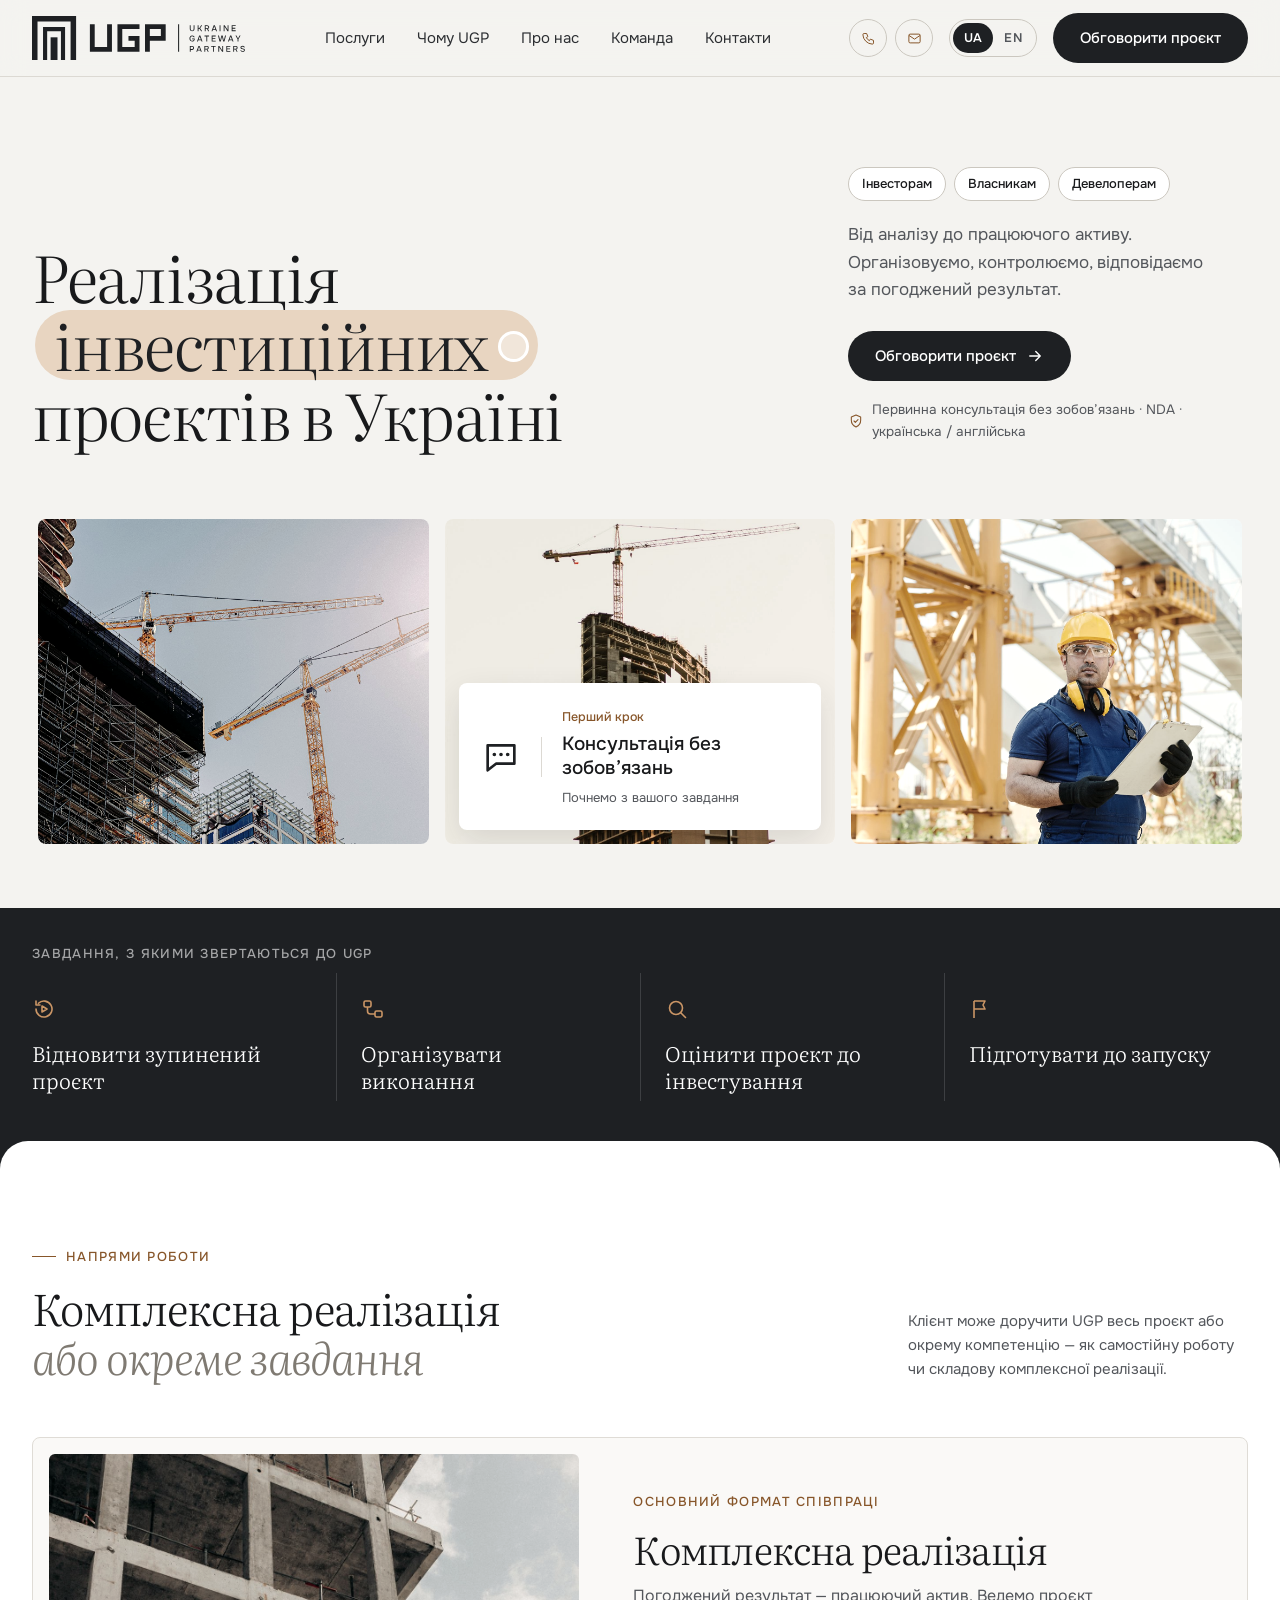
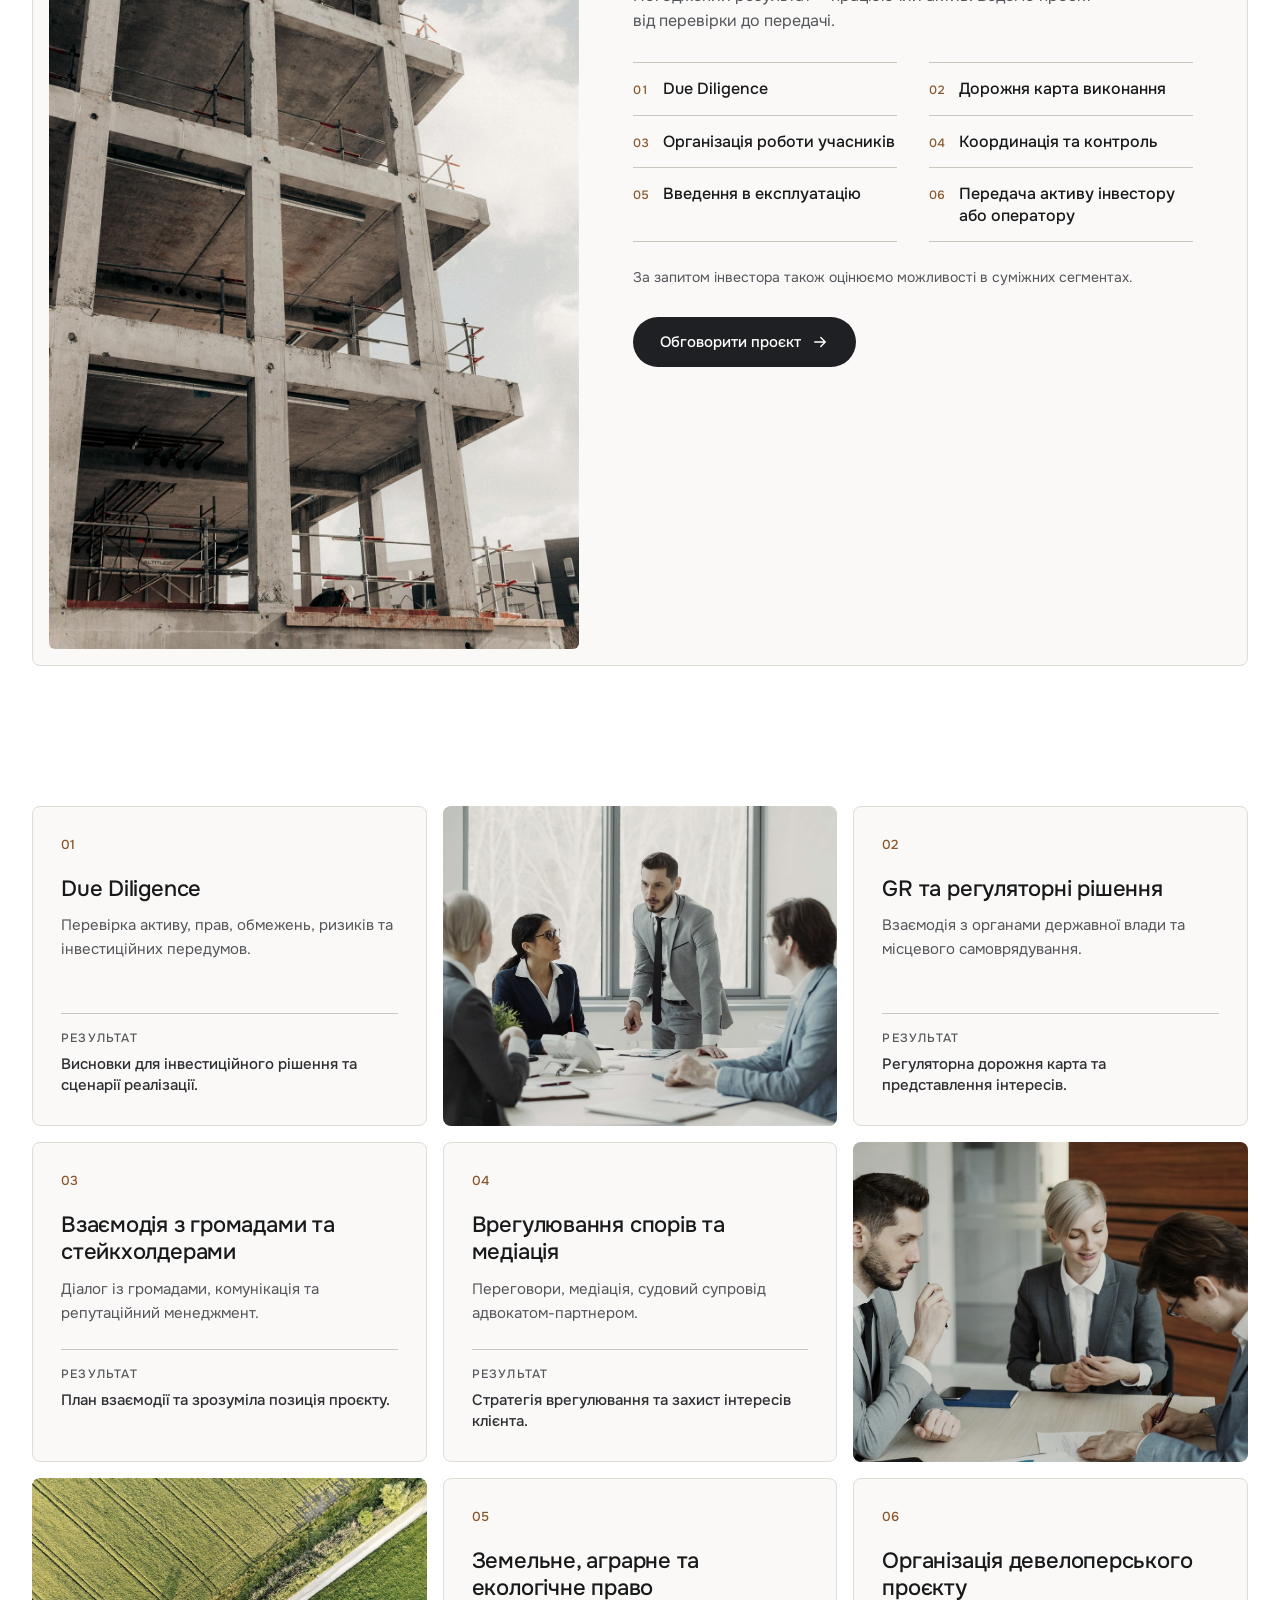
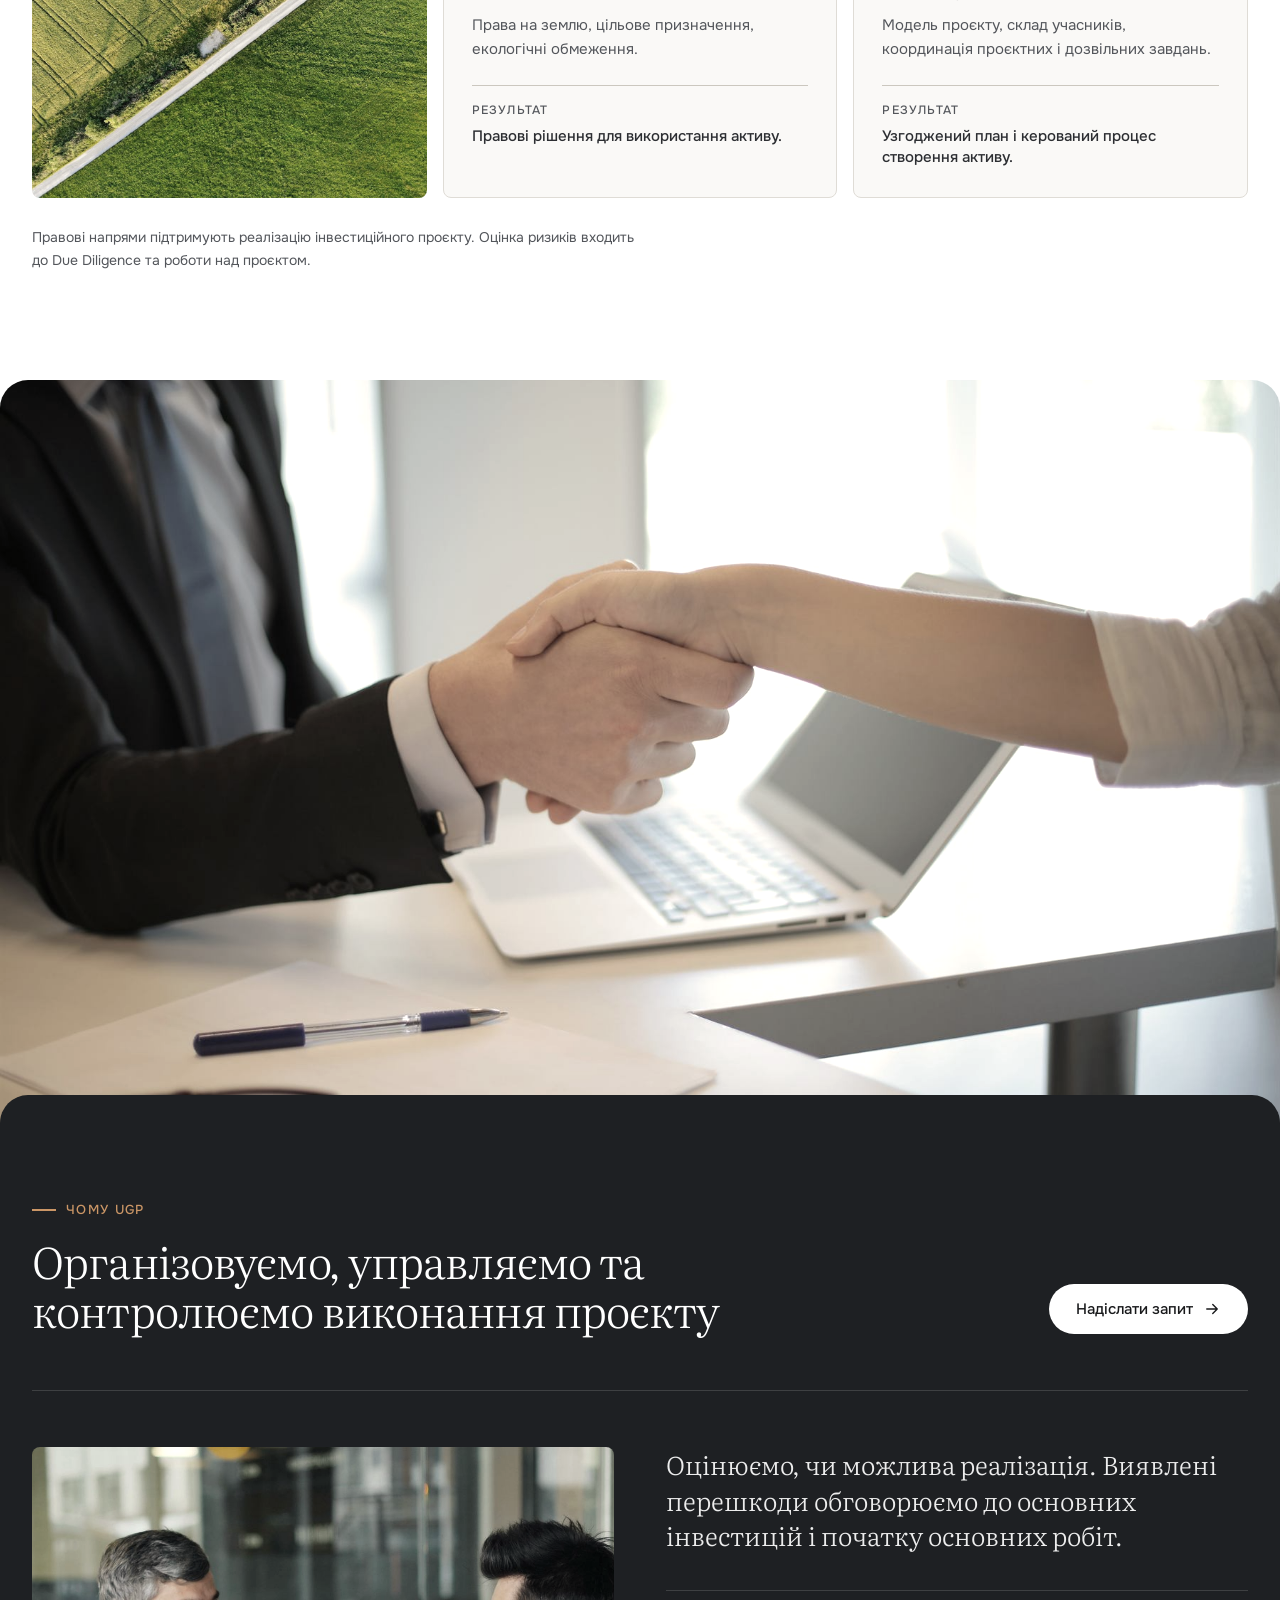
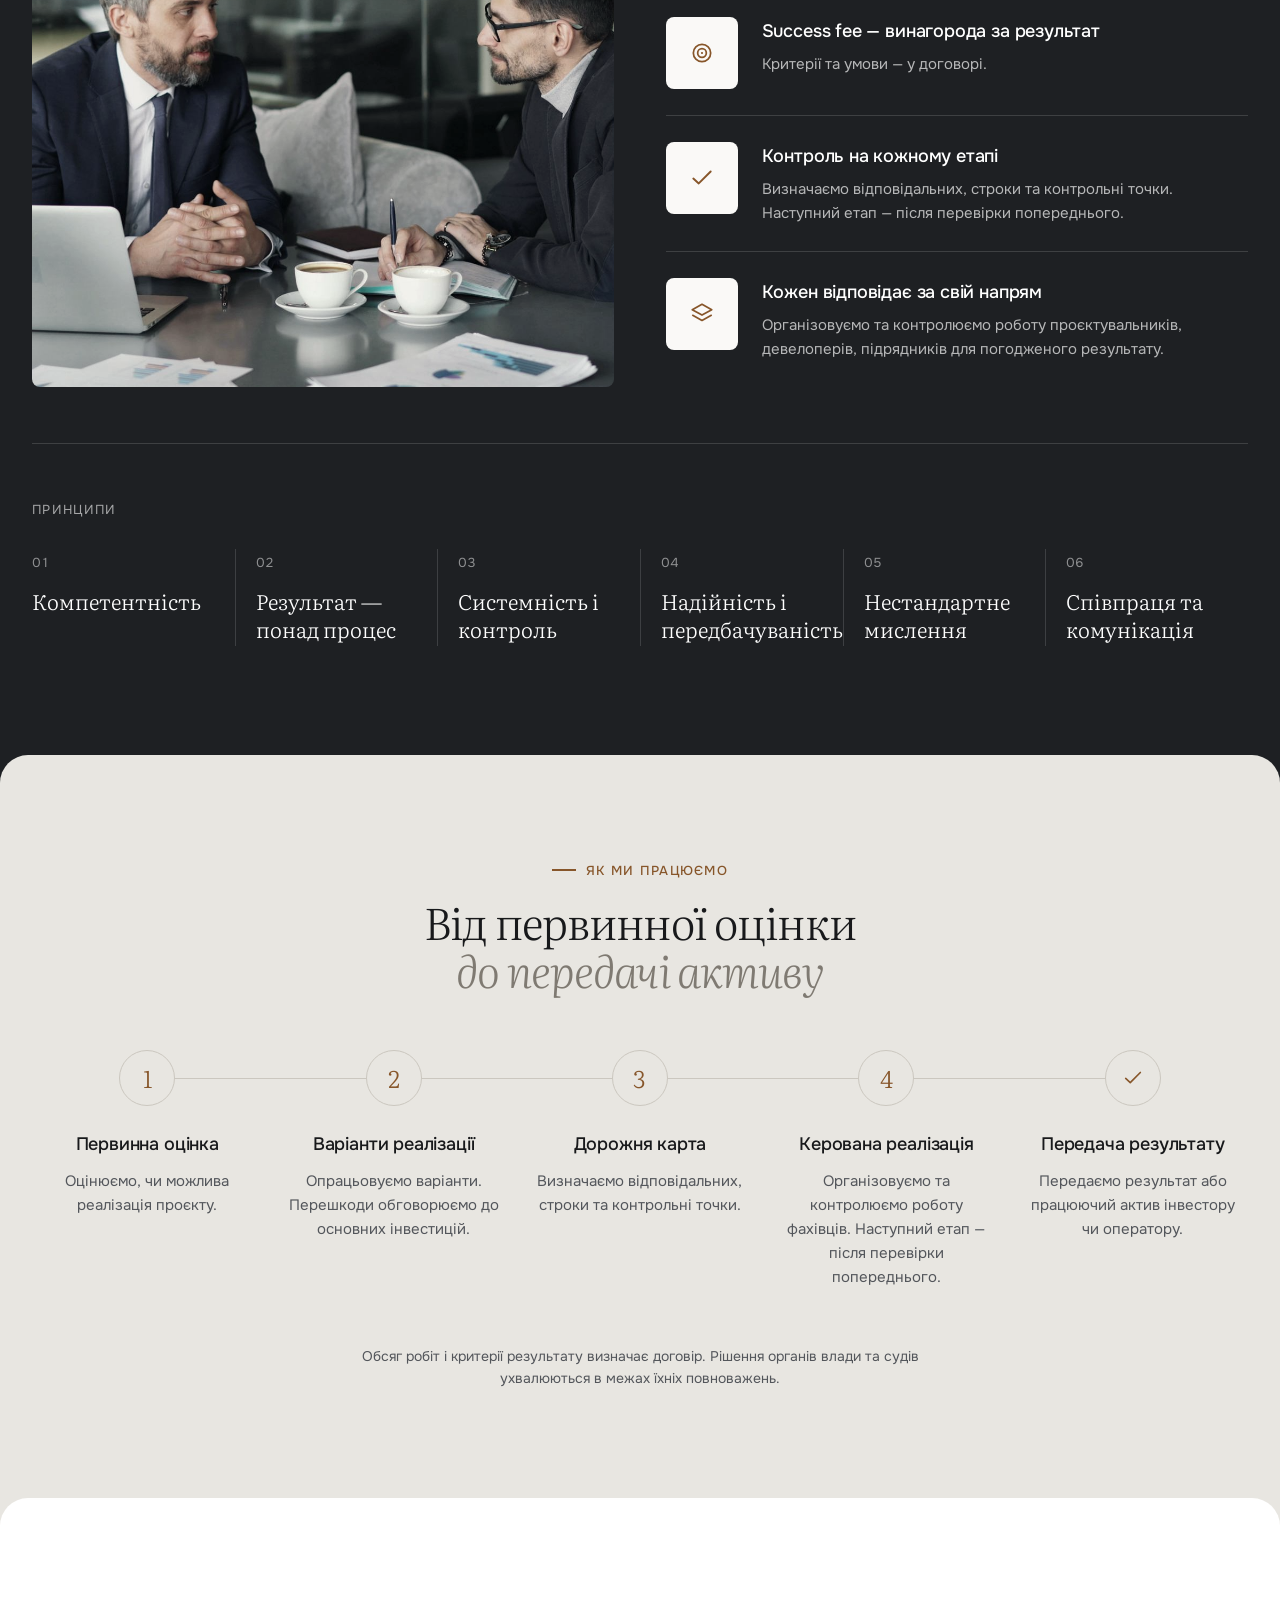
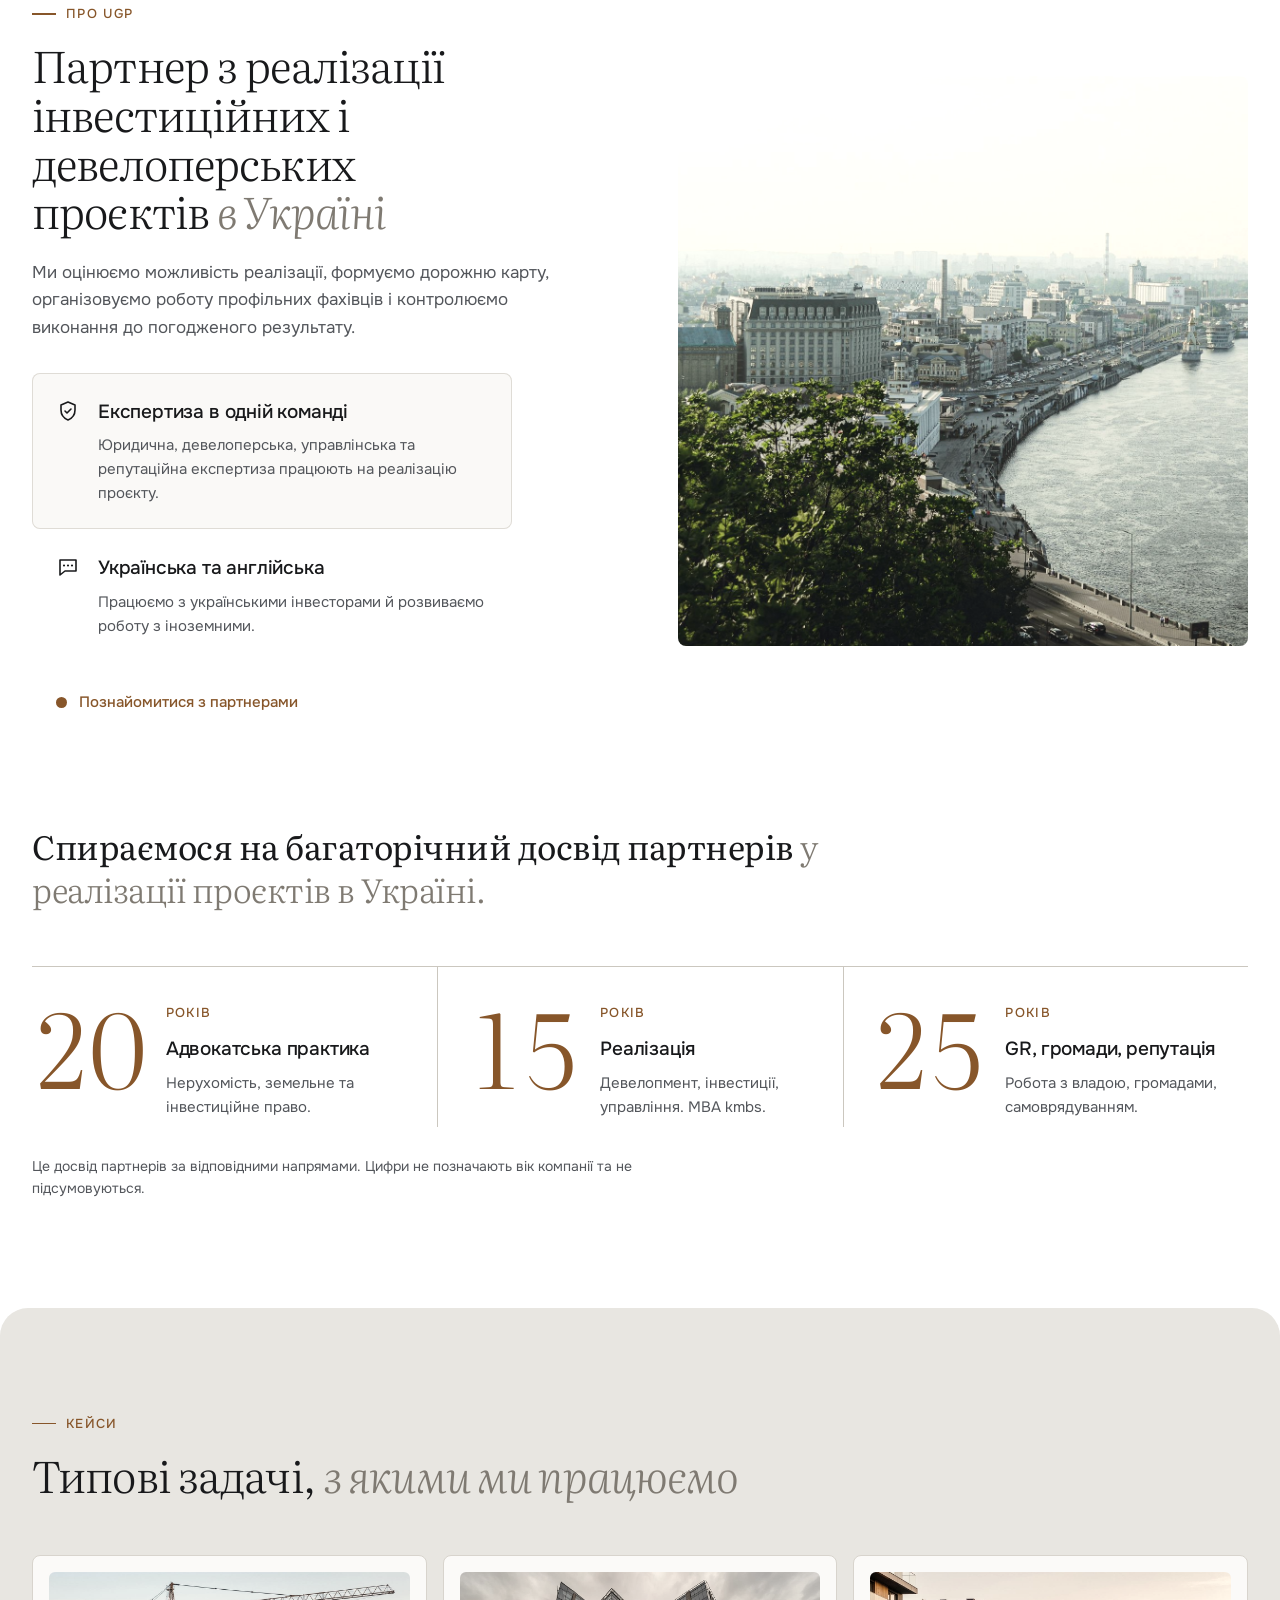
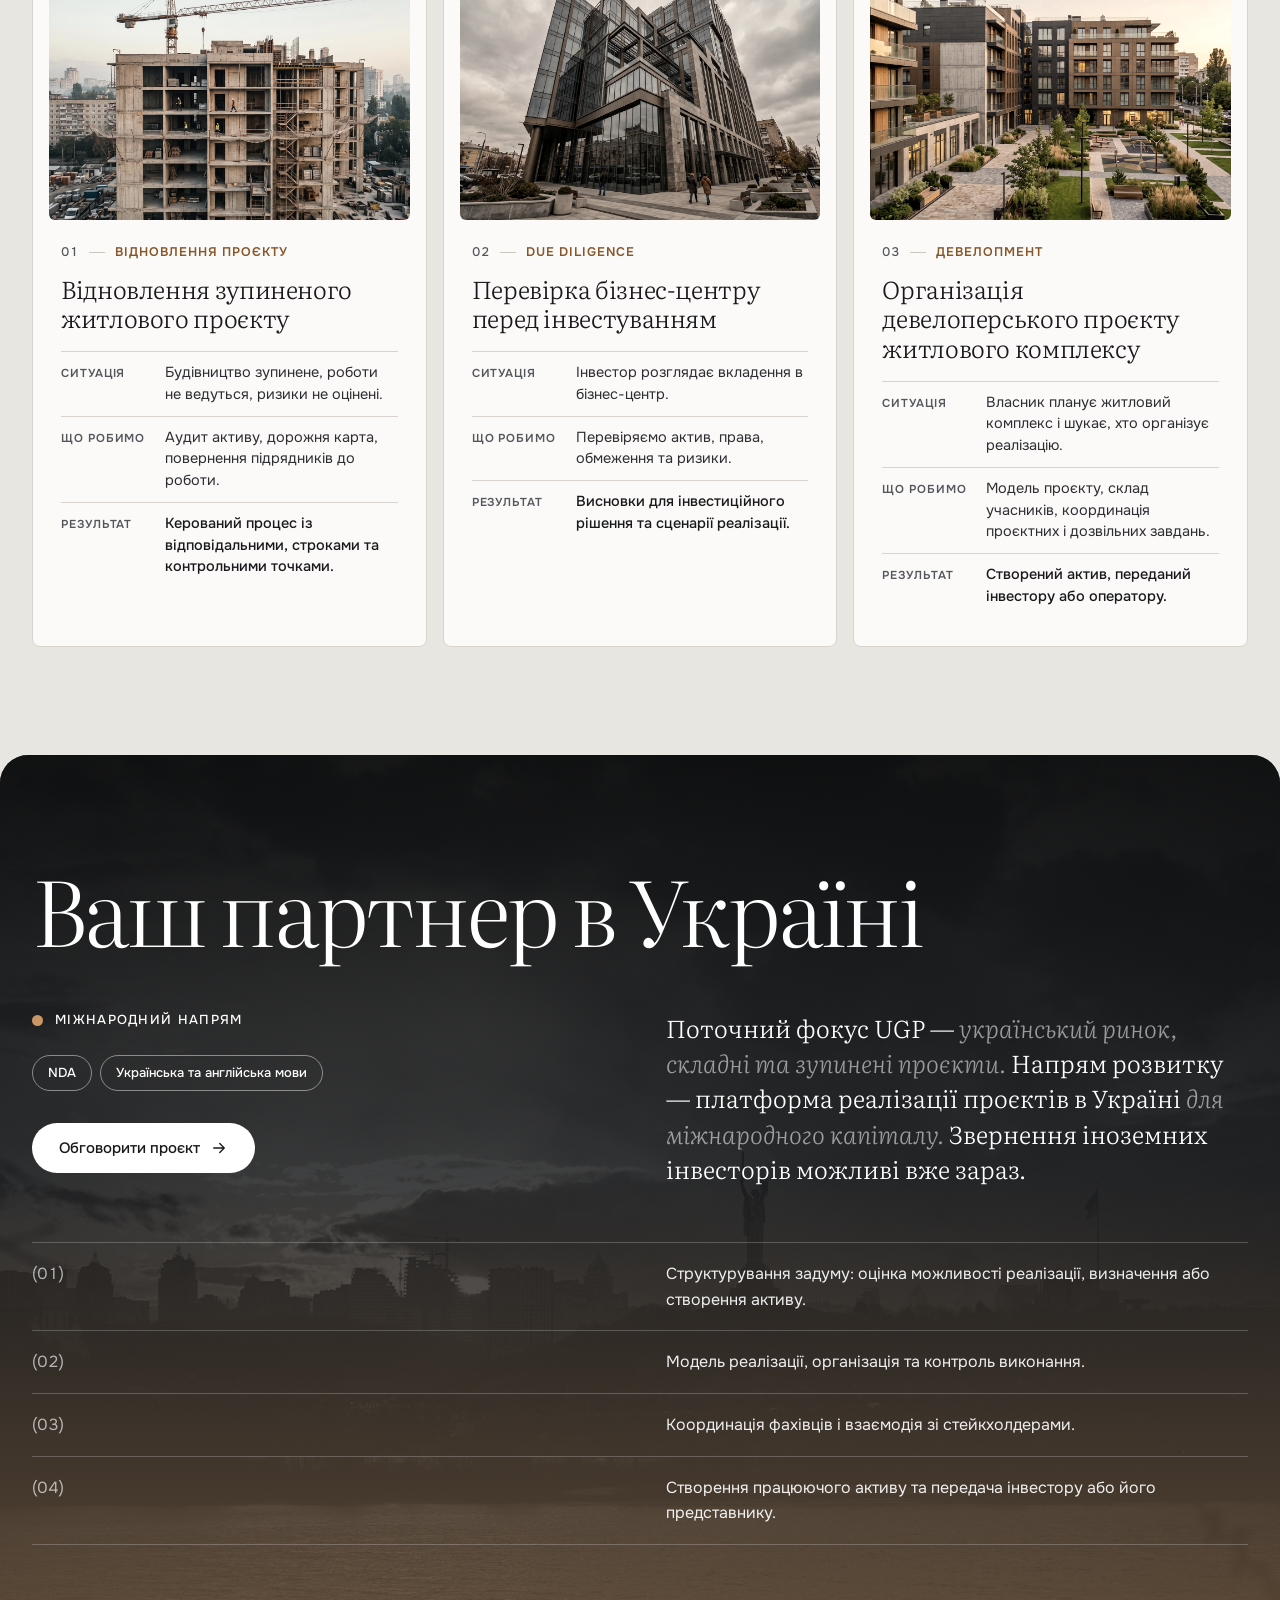
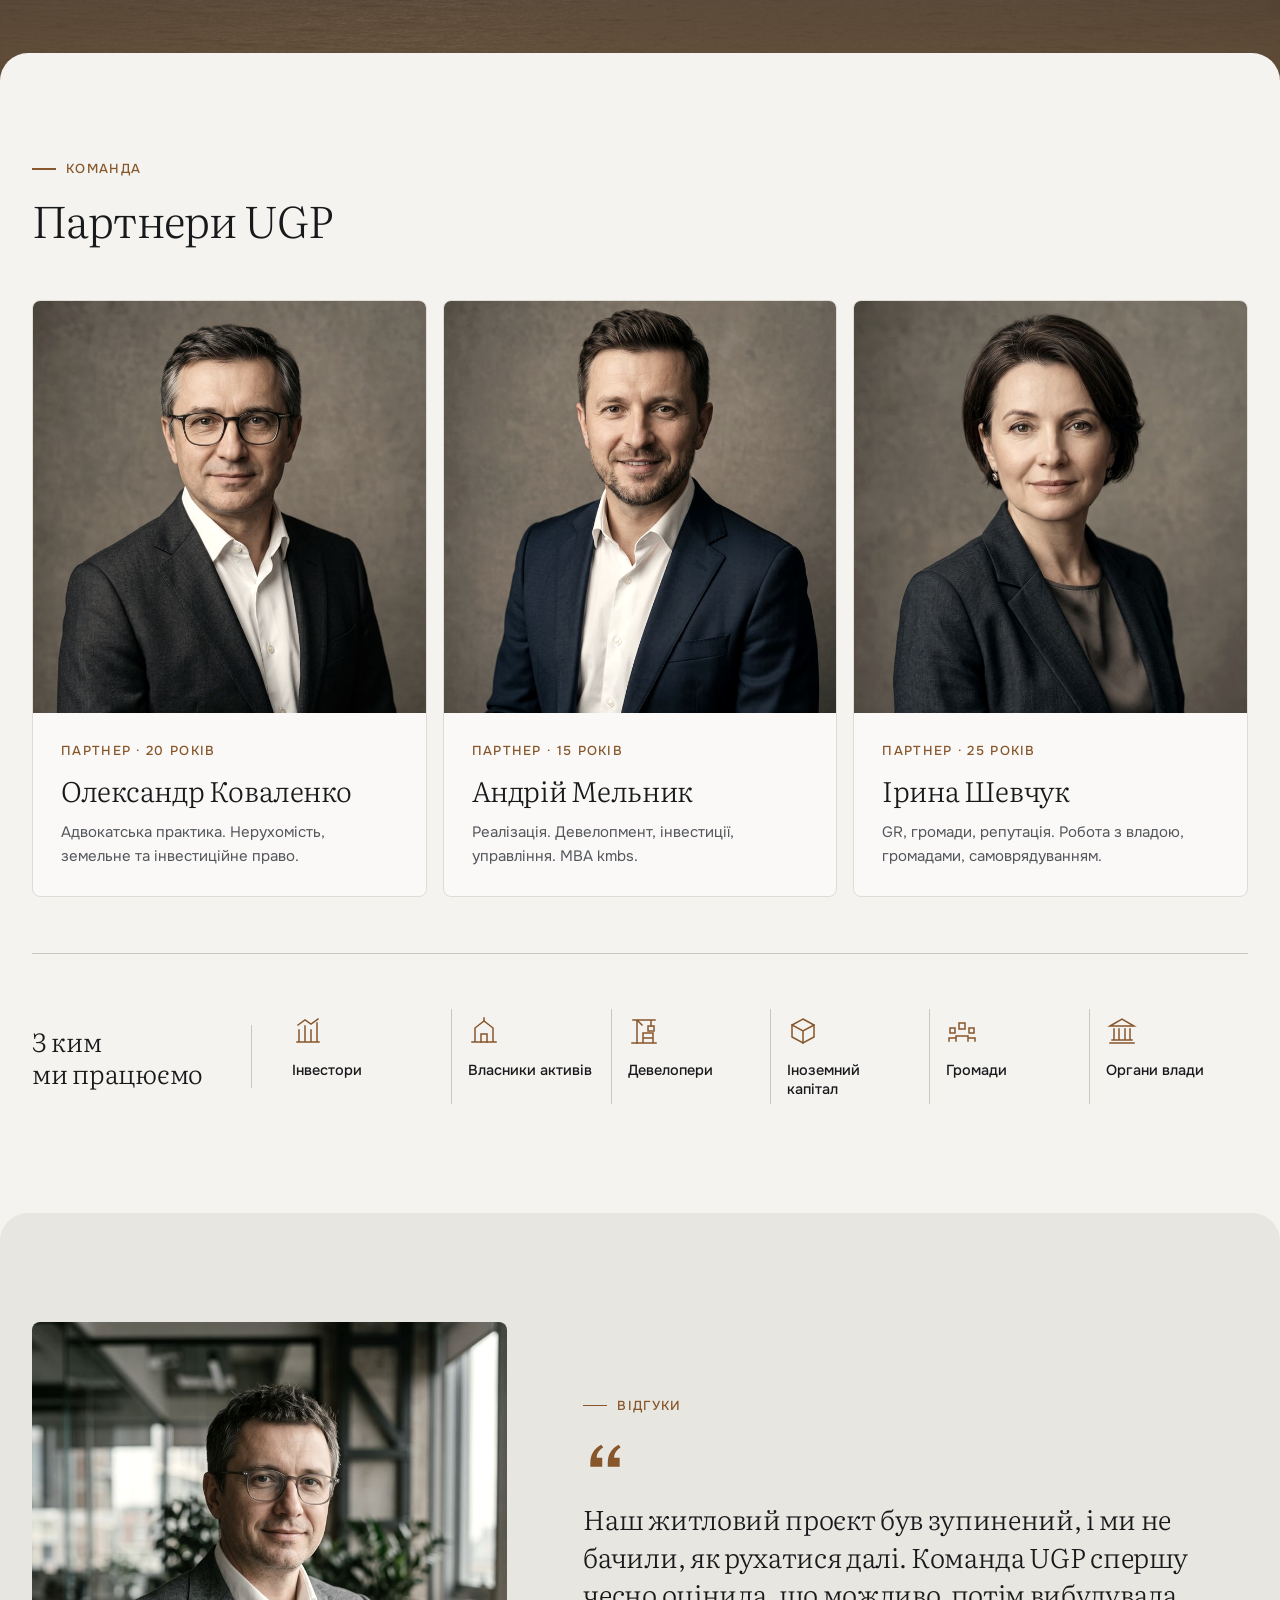
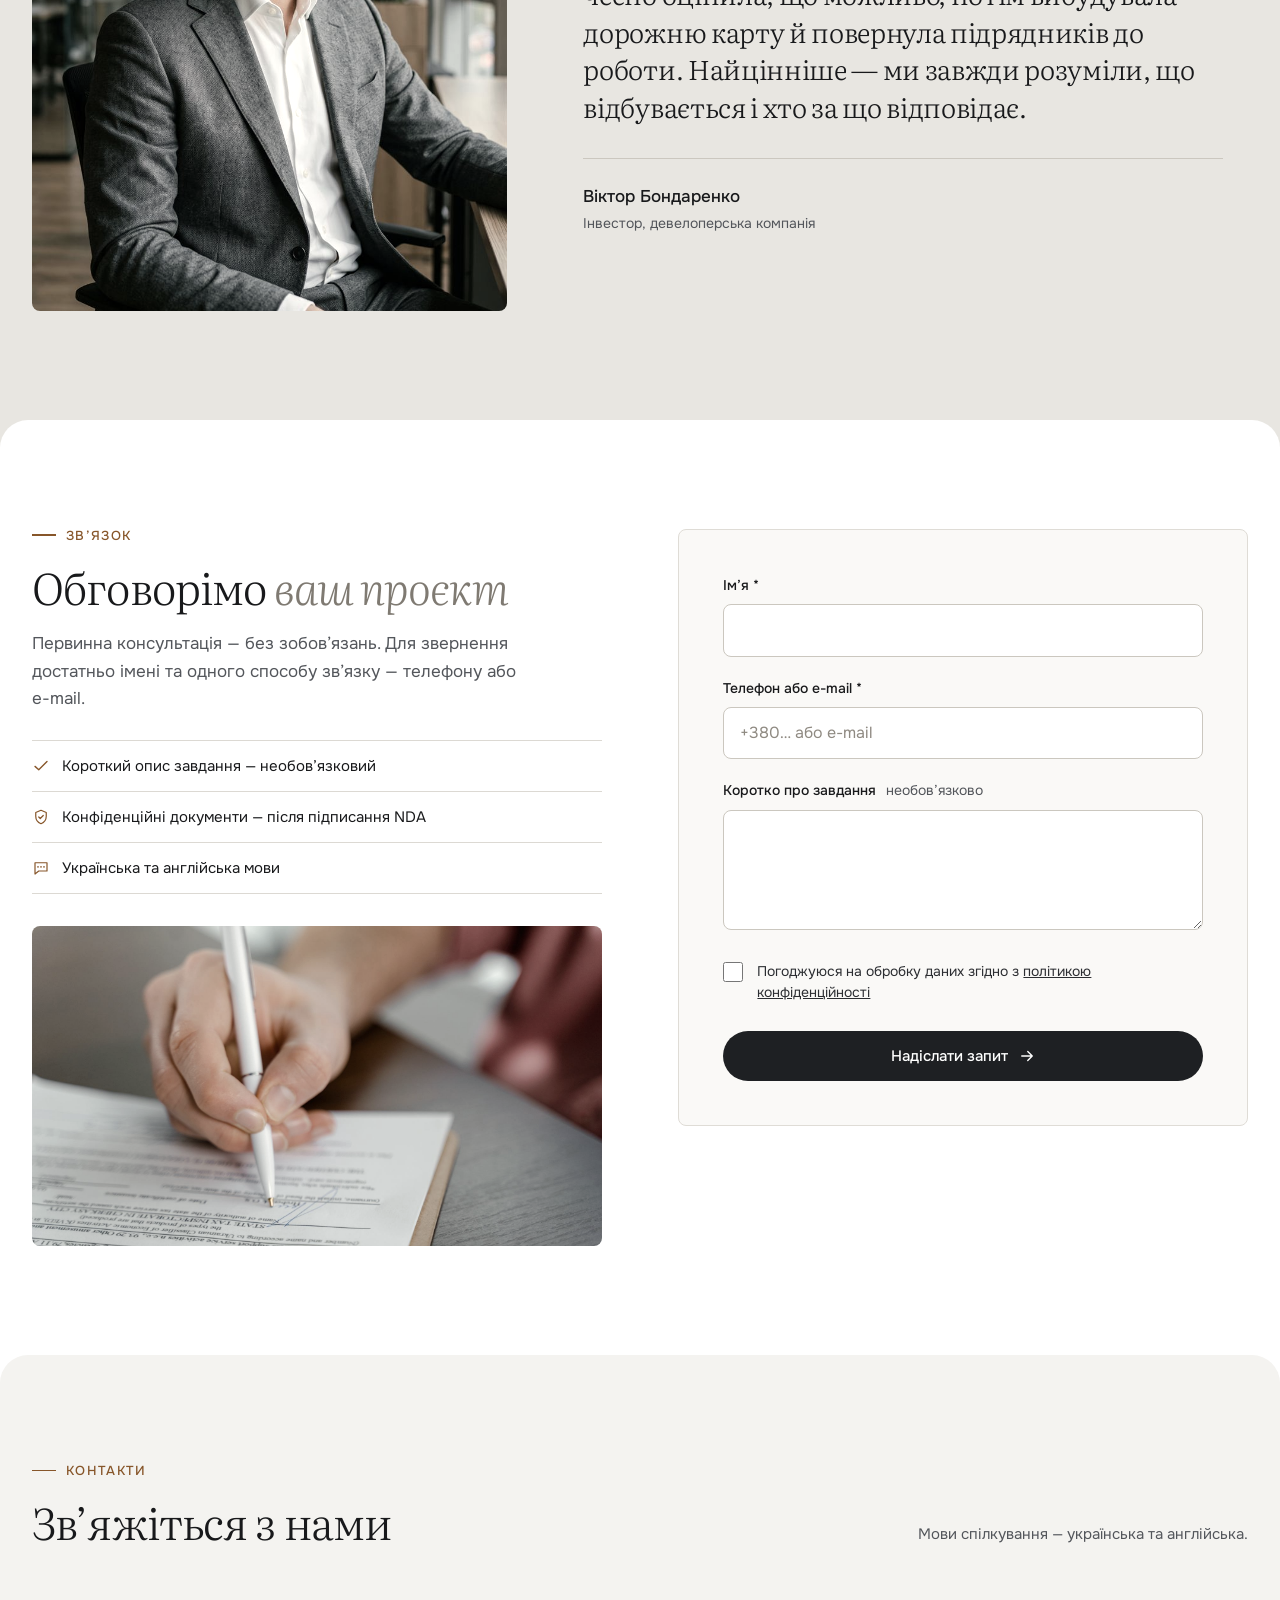
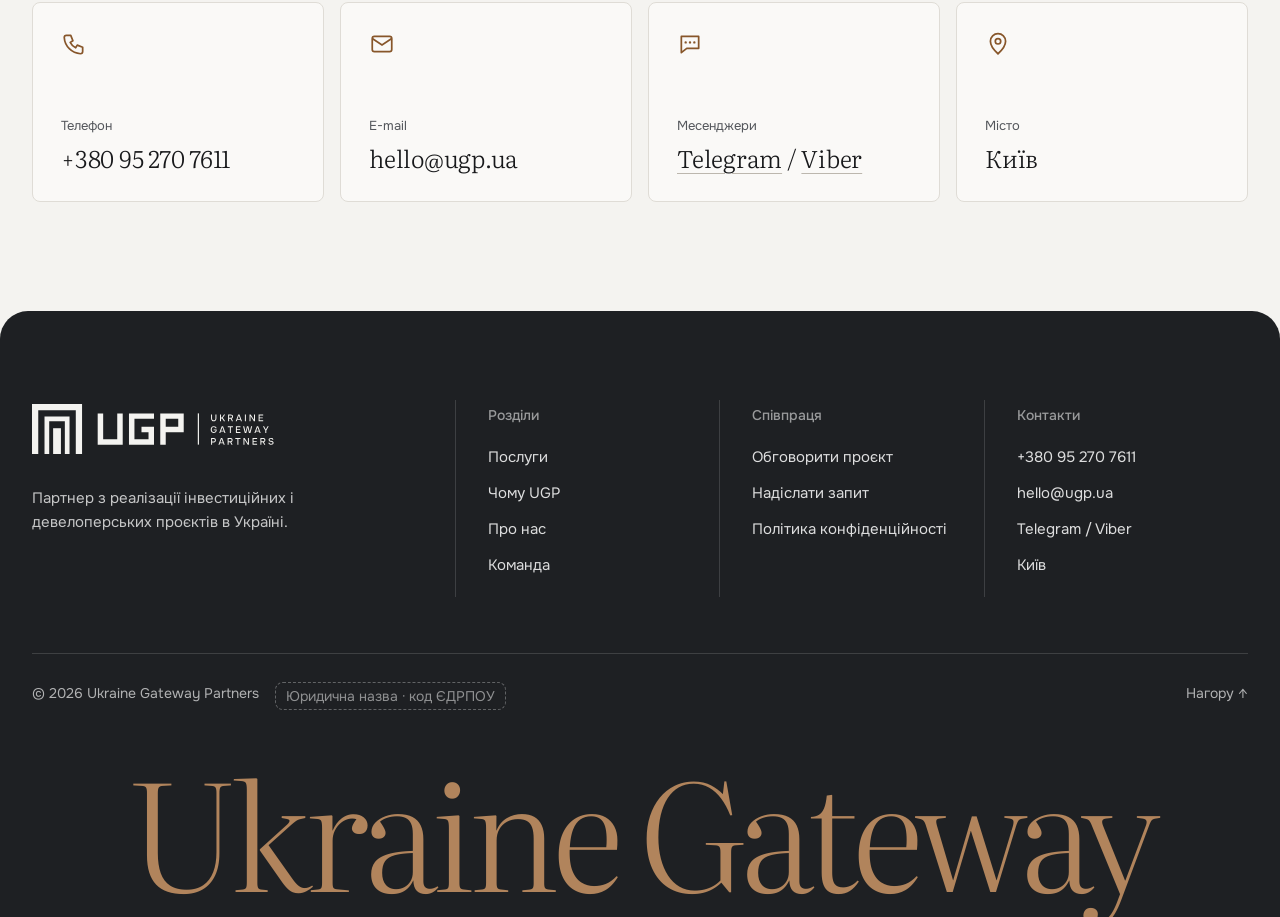
==== site/index.html @ 8f63236b "Replace logo strip with "Who we work with" block Six audience/stakeholder items from the brief with " ====
<!doctype html>
<html lang="uk">
<head>
  <meta charset="utf-8">
  <meta name="viewport" content="width=device-width, initial-scale=1">
  <title data-i18n="meta.title">UGP — Ukraine Gateway Partners · Реалізація інвестиційних проєктів в Україні</title>
  <meta name="description" data-i18n-attr="content:meta.description" content="UGP — партнер з реалізації інвестиційних і девелоперських проєктів в Україні. Від аналізу до працюючого активу: організовуємо, контролюємо, відповідаємо за погоджений результат.">
  <meta property="og:type" content="website">
  <meta property="og:locale" data-i18n-attr="content:meta.locale" content="uk_UA">
  <meta property="og:site_name" content="UGP — Ukraine Gateway Partners">
  <meta property="og:title" data-i18n-attr="content:meta.ogTitle" content="UGP — реалізація інвестиційних проєктів в Україні">
  <meta property="og:description" data-i18n-attr="content:meta.ogDescription" content="Від аналізу до працюючого активу. Організовуємо, контролюємо, відповідаємо за погоджений результат.">
  <!-- og:image: месенджери вимагають повну адресу. Після публікації замініть https://ugp.ua на реальний домен, якщо він інший. -->
  <meta property="og:image" content="https://ugp.ua/assets/brand/og-image.png">
  <meta property="og:image:width" content="1200">
  <meta property="og:image:height" content="630">
  <meta property="og:image:alt" content="UGP — Ukraine Gateway Partners">
  <meta name="twitter:card" content="summary_large_image">
  <meta name="theme-color" content="#1e2023">
  <link rel="icon" href="assets/brand/favicon.svg" type="image/svg+xml">
  <link rel="icon" href="assets/brand/favicon-32.png" sizes="32x32" type="image/png">
  <link rel="apple-touch-icon" href="assets/brand/apple-touch-icon.png">
  <link rel="preconnect" href="https://fonts.googleapis.com">
  <link rel="preconnect" href="https://fonts.gstatic.com" crossorigin>
  <link href="https://fonts.googleapis.com/css2?family=Literata:ital,opsz,wght@0,7..72,300;0,7..72,400;1,7..72,300;1,7..72,400&family=Onest:wght@400;500;600&display=swap" rel="stylesheet">
  <link rel="stylesheet" href="assets/css/style.css">
  <script>document.documentElement.classList.add('js')</script>
  <script type="application/ld+json">
  {
    "@context": "https://schema.org",
    "@type": "ProfessionalService",
    "name": "Ukraine Gateway Partners",
    "alternateName": "UGP",
    "description": "Партнер з реалізації інвестиційних і девелоперських проєктів в Україні.",
    "telephone": "+380952707611",
    "email": "hello@ugp.ua",
    "areaServed": "UA",
    "address": { "@type": "PostalAddress", "addressLocality": "Київ", "addressCountry": "UA" },
    "availableLanguage": ["uk", "en"]
  }
  </script>
</head>
<body>

<!--
  ТЕКСТИ ТА ПЕРЕКЛАД
  Українські тексти — у цьому файлі. Англійські — в assets/i18n/en.js (ключі збігаються з data-i18n).
  data-i18n="ключ"                 — перекладається вміст елемента
  data-i18n-attr="атрибут:ключ"    — перекладається атрибут (alt, aria-label, placeholder, content)
-->

<svg width="0" height="0" style="position:absolute" aria-hidden="true">
  <symbol id="i-arrow" viewBox="0 0 24 24"><path d="M5 12h14M13 6l6 6-6 6" fill="none" stroke="currentColor" stroke-width="1.8" stroke-linecap="round" stroke-linejoin="round"/></symbol>
  <symbol id="i-arrow-left" viewBox="0 0 24 24"><path d="M19 12H5M11 6l-6 6 6 6" fill="none" stroke="currentColor" stroke-width="1.8" stroke-linecap="round" stroke-linejoin="round"/></symbol>
  <symbol id="i-arrow-up" viewBox="0 0 24 24"><path d="M7 17 17 7M8 7h9v9" fill="none" stroke="currentColor" stroke-width="1.8" stroke-linecap="round" stroke-linejoin="round"/></symbol>
  <symbol id="i-phone" viewBox="0 0 24 24"><path d="M5 4h4l2 5-2.5 1.5a11 11 0 0 0 5 5L15 13l5 2v4a2 2 0 0 1-2 2A16 16 0 0 1 3 6a2 2 0 0 1 2-2" fill="none" stroke="currentColor" stroke-width="1.6" stroke-linejoin="round"/></symbol>
  <symbol id="i-mail" viewBox="0 0 24 24"><rect x="3" y="5" width="18" height="14" rx="2" fill="none" stroke="currentColor" stroke-width="1.6"/><path d="m3 7 9 6 9-6" fill="none" stroke="currentColor" stroke-width="1.6"/></symbol>
  <symbol id="i-chat" viewBox="0 0 24 24"><path d="M4 5h16v11H9l-5 4z" fill="none" stroke="currentColor" stroke-width="1.6" stroke-linejoin="round"/><path d="M8 10.5h.01M12 10.5h.01M16 10.5h.01" stroke="currentColor" stroke-width="2.2" stroke-linecap="round"/></symbol>
  <symbol id="i-pin" viewBox="0 0 24 24"><path d="M12 21s-7-6.2-7-11.5a7 7 0 0 1 14 0C19 14.8 12 21 12 21z" fill="none" stroke="currentColor" stroke-width="1.6"/><circle cx="12" cy="9.5" r="2.5" fill="none" stroke="currentColor" stroke-width="1.6"/></symbol>
  <symbol id="i-restart" viewBox="0 0 24 24"><path d="M4 12a8 8 0 1 0 2.4-5.7M4 4v4h4" fill="none" stroke="currentColor" stroke-width="1.6" stroke-linecap="round" stroke-linejoin="round"/><path d="m10 9 5 3-5 3z" fill="none" stroke="currentColor" stroke-width="1.6" stroke-linejoin="round"/></symbol>
  <symbol id="i-flow" viewBox="0 0 24 24"><rect x="3" y="4" width="7" height="6" rx="1.5" fill="none" stroke="currentColor" stroke-width="1.6"/><rect x="14" y="14" width="7" height="6" rx="1.5" fill="none" stroke="currentColor" stroke-width="1.6"/><path d="M6.5 10v4a3 3 0 0 0 3 3H14" fill="none" stroke="currentColor" stroke-width="1.6"/></symbol>
  <symbol id="i-search" viewBox="0 0 24 24"><circle cx="11" cy="11" r="6.5" fill="none" stroke="currentColor" stroke-width="1.6"/><path d="m16 16 4.5 4.5" stroke="currentColor" stroke-width="1.6" stroke-linecap="round"/></symbol>
  <symbol id="i-flag" viewBox="0 0 24 24"><path d="M5 21V4M5 4h11l-2 4 2 4H5" fill="none" stroke="currentColor" stroke-width="1.6" stroke-linejoin="round"/></symbol>
  <symbol id="i-target" viewBox="0 0 24 24"><circle cx="12" cy="12" r="8" fill="none" stroke="currentColor" stroke-width="1.6"/><circle cx="12" cy="12" r="4" fill="none" stroke="currentColor" stroke-width="1.6"/><circle cx="12" cy="12" r="1" fill="currentColor"/></symbol>
  <symbol id="i-check" viewBox="0 0 24 24"><path d="M4 12.5 9 17 20 6" fill="none" stroke="currentColor" stroke-width="1.8" stroke-linecap="round" stroke-linejoin="round"/></symbol>
  <symbol id="i-layers" viewBox="0 0 24 24"><path d="m12 3 9 5-9 5-9-5z M3 13l9 5 9-5" fill="none" stroke="currentColor" stroke-width="1.6" stroke-linejoin="round"/></symbol>
  <symbol id="i-shield" viewBox="0 0 24 24"><path d="M12 3 5 6v5c0 4.5 3 8.3 7 10 4-1.7 7-5.5 7-10V6z" fill="none" stroke="currentColor" stroke-width="1.6" stroke-linejoin="round"/><path d="m9 12 2 2 4-4" fill="none" stroke="currentColor" stroke-width="1.6" stroke-linecap="round" stroke-linejoin="round"/></symbol>
  <symbol id="i-image" viewBox="0 0 24 24"><rect x="3" y="4" width="18" height="16" rx="2" fill="none" stroke="currentColor" stroke-width="1.4"/><circle cx="9" cy="9.5" r="1.8" fill="none" stroke="currentColor" stroke-width="1.4"/><path d="m4 18 5-5 4 4 3-3 4 4" fill="none" stroke="currentColor" stroke-width="1.4" stroke-linejoin="round"/></symbol>
  <symbol id="i-user" viewBox="0 0 24 24"><circle cx="12" cy="8.5" r="4" fill="none" stroke="currentColor" stroke-width="1.3"/><path d="M4 21c.8-4.2 4-6.5 8-6.5s7.2 2.3 8 6.5" fill="none" stroke="currentColor" stroke-width="1.3" stroke-linecap="round"/></symbol>
  <!-- «З ким ми працюємо»: лінійні іконки, гострі кути (stroke-linejoin: miter) -->
  <symbol id="w-investor" viewBox="0 0 32 32"><g fill="none" stroke="currentColor" stroke-width="1.5" stroke-linejoin="miter" stroke-linecap="square"><path d="M5 27h22M7 27V15M13 27V11M19 27V15M25 27V8"/><path d="M6 10l7-5 6 4 7-5"/></g></symbol>
  <symbol id="w-owner" viewBox="0 0 32 32"><g fill="none" stroke="currentColor" stroke-width="1.5" stroke-linejoin="miter" stroke-linecap="square"><path d="M4 27h24M7 27V13l9-7 9 7v14"/><path d="M13 27v-8h6v8"/><path d="M16 6V3"/></g></symbol>
  <symbol id="w-developer" viewBox="0 0 32 32"><g fill="none" stroke="currentColor" stroke-width="1.5" stroke-linejoin="miter" stroke-linecap="square"><path d="M9 28V5M5 5h22M9 5l5 5M23 5v6"/><path d="M20 11h6v5h-6z"/><path d="M4 28h24M15 28V18h10v10M15 23h10"/></g></symbol>
  <symbol id="w-foreign" viewBox="0 0 32 32"><g fill="none" stroke="currentColor" stroke-width="1.5" stroke-linejoin="miter" stroke-linecap="square"><path d="M16 4l11 6v12l-11 6-11-6V10z"/><path d="M5 10l11 6 11-6M16 16v12"/></g></symbol>
  <symbol id="w-community" viewBox="0 0 32 32"><g fill="none" stroke="currentColor" stroke-width="1.5" stroke-linejoin="miter" stroke-linecap="square"><path d="M13 8h6v6h-6zM4 13h5v5H4zM23 13h5v5h-5z"/><path d="M10 26v-5h12v5M3 26v-3h7M22 23h7v3"/></g></symbol>
  <symbol id="w-authority" viewBox="0 0 32 32"><g fill="none" stroke="currentColor" stroke-width="1.5" stroke-linejoin="miter" stroke-linecap="square"><path d="M4 11L16 4l12 7z"/><path d="M4 28h24M6 25h20M8 14v11M13 14v11M19 14v11M24 14v11"/></g></symbol>
  <symbol id="i-quote" viewBox="0 0 48 48"><path d="M8 34c0-9 4-16 12-20l2 3c-5 3-7 7-7 11h6v10H8zm19 0c0-9 4-16 12-20l2 3c-5 3-7 7-7 11h6v10H27z" fill="currentColor"/></symbol>
</svg>

<a class="skip-link" href="#main" data-i18n="a11y.skip">Перейти до змісту</a>

<header class="header" id="top">
  <div class="container header__inner">
    <a class="logo" href="#top" data-i18n-attr="aria-label:a11y.logo" aria-label="UGP — Ukraine Gateway Partners, на початок сторінки">
      <picture>
        <source media="(max-width: 600px)" srcset="assets/brand/logo-compact.svg">
        <img class="logo__img" src="assets/brand/logo-header.svg" alt="UGP — Ukraine Gateway Partners" width="312" height="64">
      </picture>
    </a>
    <nav class="nav" id="nav" data-i18n-attr="aria-label:a11y.nav" aria-label="Основна навігація">
      <ul class="nav__list">
        <li><a href="#services" data-i18n="nav.services">Послуги</a></li>
        <li><a href="#why" data-i18n="nav.why">Чому UGP</a></li>
        <li><a href="#about" data-i18n="nav.about">Про нас</a></li>
        <li><a href="#team" data-i18n="nav.team">Команда</a></li>
        <li><a href="#contacts" data-i18n="nav.contacts">Контакти</a></li>
      </ul>
      <!-- Контакти в мобільному меню -->
      <div class="nav__contacts">
        <a href="tel:+380952707611"><svg class="ico" aria-hidden="true"><use href="#i-phone"/></svg>+380 95 270 7611</a>
        <a href="mailto:hello@ugp.ua"><svg class="ico" aria-hidden="true"><use href="#i-mail"/></svg>hello@ugp.ua</a>
      </div>
    </nav>
    <div class="header__end">
      <div class="header__contacts">
        <a href="tel:+380952707611"><svg class="ico" aria-hidden="true"><use href="#i-phone"/></svg><span>+380 95 270 7611</span></a>
        <a href="mailto:hello@ugp.ua"><svg class="ico" aria-hidden="true"><use href="#i-mail"/></svg><span>hello@ugp.ua</span></a>
      </div>
      <div class="lang" role="group" data-i18n-attr="aria-label:a11y.lang" aria-label="Мова сайту">
        <span class="lang__thumb" aria-hidden="true"></span>
        <button type="button" data-lang="uk" aria-pressed="true" aria-label="Українська">UA</button>
        <button type="button" data-lang="en" aria-pressed="false" aria-label="English">EN</button>
      </div>
      <a class="btn btn--dark header__cta" href="#contact-form" data-i18n="cta.discuss">Обговорити проєкт</a>
      <button class="burger" type="button" aria-expanded="false" aria-controls="nav" aria-label="Відкрити меню"><span></span><span></span></button>
    </div>
  </div>
</header>

<main id="main">

  <!-- 1. HERO -->
  <section class="hero" aria-labelledby="hero-title">
    <div class="container hero__head">
      <h1 id="hero-title" class="hero__title reveal" data-i18n="hero.title">Реалізація <span class="pill">інвестиційних<i class="pill__dot" aria-hidden="true"></i></span> проєктів в&nbsp;Україні</h1>
      <div class="hero__aside reveal">
        <p class="hero__audience"><span data-i18n="hero.aud1">Інвесторам</span><span data-i18n="hero.aud2">Власникам</span><span data-i18n="hero.aud3">Девелоперам</span></p>
        <p class="hero__lead" data-i18n="hero.lead">Від аналізу до працюючого активу. Організовуємо, контролюємо, відповідаємо за&nbsp;погоджений результат.</p>
        <a class="btn btn--dark" href="#contact-form"><span data-i18n="cta.discuss">Обговорити проєкт</span> <svg class="ico"><use href="#i-arrow"/></svg></a>
        <p class="hero__assure"><svg class="ico" aria-hidden="true"><use href="#i-shield"/></svg><span data-i18n="hero.assure">Первинна консультація без зобов’язань · NDA · українська / англійська</span></p>
      </div>
    </div>
    <div class="hero__gallery">
      <figure class="hero__photo photo-zoom reveal"><img src="assets/img/hero-concrete.jpg" data-i18n-attr="alt:alt.heroConcrete" alt="Будівництво висотного об'єкта з баштовими кранами" width="1800" height="1200" fetchpriority="high"></figure>
      <figure class="hero__photo photo-zoom reveal">
        <img src="assets/img/crane.jpg" data-i18n-attr="alt:alt.crane" alt="Баштовий кран над каркасом будівлі, що зводиться" width="1200" height="1800">
        <div class="hero__badge">
          <svg class="hero__badge-ico" aria-hidden="true"><use href="#i-chat"/></svg>
          <div>
            <span class="hero__badge-kicker" data-i18n="hero.badgeKicker">Перший крок</span>
            <strong data-i18n="hero.badgeTitle">Консультація без зобов’язань</strong>
            <span class="hero__badge-sub" data-i18n="hero.badgeSub">Почнемо з вашого завдання</span>
          </div>
        </div>
      </figure>
      <figure class="hero__photo photo-zoom reveal"><img src="assets/img/engineer.jpg" data-i18n-attr="alt:alt.engineer" alt="Інженер на будівельному майданчику з документацією" width="1800" height="1200"></figure>
    </div>
    <div class="tasks">
      <div class="container">
        <p class="tasks__label reveal" data-i18n="tasks.label">Завдання, з якими звертаються до&nbsp;UGP</p>
        <ul class="tasks__list">
          <li class="reveal"><svg class="ico"><use href="#i-restart"/></svg><span data-i18n="tasks.t1">Відновити зупинений проєкт</span></li>
          <li class="reveal"><svg class="ico"><use href="#i-flow"/></svg><span data-i18n="tasks.t2">Організувати виконання</span></li>
          <li class="reveal"><svg class="ico"><use href="#i-search"/></svg><span data-i18n="tasks.t3">Оцінити проєкт до інвестування</span></li>
          <li class="reveal"><svg class="ico"><use href="#i-flag"/></svg><span data-i18n="tasks.t4">Підготувати до запуску</span></li>
        </ul>
      </div>
    </div>
  </section>

  <!-- 2. ПОСЛУГИ -->
  <section class="section section--white sheet" id="services" aria-labelledby="services-title">
    <div class="container">
      <div class="section-head reveal">
        <div>
          <p class="eyebrow" data-i18n="services.eyebrow">Напрями роботи</p>
          <h2 id="services-title" data-i18n="services.title">Комплексна реалізація <span class="tone">або окреме завдання</span></h2>
        </div>
        <p class="section-head__text" data-i18n="services.text">Клієнт може доручити UGP весь проєкт або окрему компетенцію — як самостійну роботу чи складову комплексної реалізації.</p>
      </div>

      <article class="feature reveal">
        <div class="feature__media photo-zoom"><img src="assets/img/concrete-frame.jpg" data-i18n-attr="alt:alt.concreteFrame" alt="Бетонний каркас багатоповерхової будівлі" loading="lazy" width="1200" height="1800"></div>
        <div class="feature__body">
          <p class="feature__kicker" data-i18n="feature.kicker">Основний формат співпраці</p>
          <h3 class="feature__title" data-i18n="feature.title">Комплексна реалізація</h3>
          <p class="feature__text" data-i18n="feature.text">Погоджений результат — працюючий актив. Ведемо проєкт від перевірки до передачі.</p>
          <ol class="steps-list">
            <li><span>01</span><b data-i18n="feature.s1">Due Diligence</b></li>
            <li><span>02</span><b data-i18n="feature.s2">Дорожня карта виконання</b></li>
            <li><span>03</span><b data-i18n="feature.s3">Організація роботи учасників</b></li>
            <li><span>04</span><b data-i18n="feature.s4">Координація та контроль</b></li>
            <li><span>05</span><b data-i18n="feature.s5">Введення в експлуатацію</b></li>
            <li><span>06</span><b data-i18n="feature.s6">Передача активу інвестору або оператору</b></li>
          </ol>
          <p class="feature__note" data-i18n="feature.note">За запитом інвестора також оцінюємо можливості в суміжних сегментах.</p>
          <a class="btn btn--dark" href="#contact-form"><span data-i18n="cta.discuss">Обговорити проєкт</span> <svg class="ico"><use href="#i-arrow"/></svg></a>
        </div>
      </article>

      <h3 class="subhead reveal" data-i18n="services.subhead">Окремі компетенції</h3>
      <div class="svc-grid">
        <article class="svc reveal">
          <span class="svc__num">01</span>
          <h4 class="svc__title" data-i18n="svc1.title">Due Diligence</h4>
          <p class="svc__text" data-i18n="svc1.text">Перевірка активу, прав, обмежень, ризиків та інвестиційних передумов.</p>
          <p class="svc__result"><span data-i18n="svc.result">Результат</span><b data-i18n="svc1.result">Висновки для інвестиційного рішення та сценарії реалізації.</b></p>
        </article>
        <figure class="svc svc--photo photo-zoom reveal"><img src="assets/img/team-meeting.jpg" data-i18n-attr="alt:alt.teamMeeting" alt="Робоча нарада учасників проєкту" loading="lazy" width="1800" height="1013"></figure>
        <article class="svc reveal">
          <span class="svc__num">02</span>
          <h4 class="svc__title" data-i18n="svc2.title">GR та регуляторні рішення</h4>
          <p class="svc__text" data-i18n="svc2.text">Взаємодія з органами державної влади та місцевого самоврядування.</p>
          <p class="svc__result"><span data-i18n="svc.result">Результат</span><b data-i18n="svc2.result">Регуляторна дорожня карта та представлення інтересів.</b></p>
        </article>
        <article class="svc reveal">
          <span class="svc__num">03</span>
          <h4 class="svc__title" data-i18n="svc3.title">Взаємодія з громадами та стейкхолдерами</h4>
          <p class="svc__text" data-i18n="svc3.text">Діалог із громадами, комунікація та репутаційний менеджмент.</p>
          <p class="svc__result"><span data-i18n="svc.result">Результат</span><b data-i18n="svc3.result">План взаємодії та зрозуміла позиція проєкту.</b></p>
        </article>
        <article class="svc reveal">
          <span class="svc__num">04</span>
          <h4 class="svc__title" data-i18n="svc4.title">Врегулювання спорів та медіація</h4>
          <p class="svc__text" data-i18n="svc4.text">Переговори, медіація, судовий супровід адвокатом-партнером.</p>
          <p class="svc__result"><span data-i18n="svc.result">Результат</span><b data-i18n="svc4.result">Стратегія врегулювання та захист інтересів клієнта.</b></p>
        </article>
        <figure class="svc svc--photo photo-zoom reveal"><img src="assets/img/signing-team.jpg" data-i18n-attr="alt:alt.signingTeam" alt="Переговори та підписання документів" loading="lazy" width="1800" height="1013"></figure>
        <figure class="svc svc--photo photo-zoom reveal"><img src="assets/img/land-aerial.jpg" data-i18n-attr="alt:alt.landAerial" alt="Земельні ділянки, вигляд згори" loading="lazy" width="1200" height="899"></figure>
        <article class="svc reveal">
          <span class="svc__num">05</span>
          <h4 class="svc__title" data-i18n="svc5.title">Земельне, аграрне та екологічне право</h4>
          <p class="svc__text" data-i18n="svc5.text">Права на землю, цільове призначення, екологічні обмеження.</p>
          <p class="svc__result"><span data-i18n="svc.result">Результат</span><b data-i18n="svc5.result">Правові рішення для використання активу.</b></p>
        </article>
        <article class="svc reveal">
          <span class="svc__num">06</span>
          <h4 class="svc__title" data-i18n="svc6.title">Організація девелоперського проєкту</h4>
          <p class="svc__text" data-i18n="svc6.text">Модель проєкту, склад учасників, координація проєктних і дозвільних завдань.</p>
          <p class="svc__result"><span data-i18n="svc.result">Результат</span><b data-i18n="svc6.result">Узгоджений план і керований процес створення активу.</b></p>
        </article>
      </div>
      <p class="fineprint reveal" data-i18n="services.fine">Правові напрями підтримують реалізацію інвестиційного проєкту. Оцінка ризиків входить до Due Diligence та роботи над проєктом.</p>
    </div>
  </section>

  <!-- 3. CTA -->
  <section class="cta sheet" aria-labelledby="cta1-title">
    <img class="cta__bg" src="assets/img/handshake.jpg" alt="" loading="lazy" width="1800" height="1200">
    <div class="container cta__wrap">
      <div class="cta__panel reveal">
        <p class="eyebrow eyebrow--light" data-i18n="cta1.eyebrow">Перший крок</p>
        <h2 id="cta1-title" data-i18n="cta1.title">Обговорімо <span class="tone">ваш проєкт</span></h2>
        <p data-i18n="cta1.text">Почнемо з вашого завдання. Визначимо формат роботи та наступні кроки. Первинна консультація — без зобов’язань.</p>
        <a class="btn btn--light" href="#contact-form"><span data-i18n="cta.discuss">Обговорити проєкт</span> <svg class="ico"><use href="#i-arrow"/></svg></a>
      </div>
    </div>
  </section>

  <!-- 4. ЧОМУ МИ -->
  <section class="section section--dark sheet" id="why" aria-labelledby="why-title">
    <div class="container">
      <div class="section-head reveal">
        <div>
          <p class="eyebrow eyebrow--light" data-i18n="why.eyebrow">Чому UGP</p>
          <h2 id="why-title" data-i18n="why.title">Організовуємо, управляємо та контролюємо виконання проєкту</h2>
        </div>
        <a class="btn btn--light" href="#contact-form"><span data-i18n="cta.request">Надіслати запит</span> <svg class="ico"><use href="#i-arrow"/></svg></a>
      </div>
      <div class="why">
        <figure class="why__media photo-zoom reveal"><img src="assets/img/meeting-cafe.jpg" data-i18n-attr="alt:alt.meetingCafe" alt="Ділова зустріч щодо проєкту" loading="lazy" width="1800" height="1013"></figure>
        <div class="why__body">
          <p class="why__lead reveal" data-i18n="why.lead">Оцінюємо, чи можлива реалізація. Виявлені перешкоди обговорюємо до основних інвестицій і початку основних робіт.</p>
          <ul class="why__list">
            <li class="reveal">
              <span class="why__ico"><svg class="ico"><use href="#i-target"/></svg></span>
              <div><h3 data-i18n="why.i1Title">Success fee — винагорода за результат</h3><p data-i18n="why.i1Text">Критерії та умови — у договорі.</p></div>
            </li>
            <li class="reveal">
              <span class="why__ico"><svg class="ico"><use href="#i-check"/></svg></span>
              <div><h3 data-i18n="why.i2Title">Контроль на кожному етапі</h3><p data-i18n="why.i2Text">Визначаємо відповідальних, строки та контрольні точки. Наступний етап — після перевірки попереднього.</p></div>
            </li>
            <li class="reveal">
              <span class="why__ico"><svg class="ico"><use href="#i-layers"/></svg></span>
              <div><h3 data-i18n="why.i3Title">Кожен відповідає за свій напрям</h3><p data-i18n="why.i3Text">Організовуємо та контролюємо роботу проєктувальників, девелоперів, підрядників для погодженого результату.</p></div>
            </li>
          </ul>
        </div>
      </div>
      <div class="principles reveal">
        <p class="principles__label" data-i18n="why.principles">Принципи</p>
        <ul>
          <li><span>01</span><b data-i18n="why.p1">Компетентність</b></li>
          <li><span>02</span><b data-i18n="why.p2">Результат — понад процес</b></li>
          <li><span>03</span><b data-i18n="why.p3">Системність і контроль</b></li>
          <li><span>04</span><b data-i18n="why.p4">Надійність і передбачуваність</b></li>
          <li><span>05</span><b data-i18n="why.p5">Нестандартне мислення</b></li>
          <li><span>06</span><b data-i18n="why.p6">Співпраця та комунікація</b></li>
        </ul>
      </div>
    </div>
  </section>

  <section class="section section--stone sheet" aria-labelledby="process-title">
    <div class="container">
      <div class="section-head section-head--center reveal">
        <div>
          <p class="eyebrow" data-i18n="process.eyebrow">Як ми працюємо</p>
          <h2 id="process-title" data-i18n="process.title">Від первинної оцінки <span class="tone">до передачі активу</span></h2>
        </div>
      </div>
      <ol class="process">
        <li class="step reveal"><span class="step__num">1</span><h3 data-i18n="process.s1Title">Первинна оцінка</h3><p data-i18n="process.s1Text">Оцінюємо, чи можлива реалізація проєкту.</p></li>
        <li class="step reveal"><span class="step__num">2</span><h3 data-i18n="process.s2Title">Варіанти реалізації</h3><p data-i18n="process.s2Text">Опрацьовуємо варіанти. Перешкоди обговорюємо до основних інвестицій.</p></li>
        <li class="step reveal"><span class="step__num">3</span><h3 data-i18n="process.s3Title">Дорожня карта</h3><p data-i18n="process.s3Text">Визначаємо відповідальних, строки та контрольні точки.</p></li>
        <li class="step reveal"><span class="step__num">4</span><h3 data-i18n="process.s4Title">Керована реалізація</h3><p data-i18n="process.s4Text">Організовуємо та контролюємо роботу фахівців. Наступний етап — після перевірки попереднього.</p></li>
        <li class="step reveal"><span class="step__num"><svg class="ico" aria-hidden="true"><use href="#i-check"/></svg><span class="visually-hidden">5</span></span><h3 data-i18n="process.s5Title">Передача результату</h3><p data-i18n="process.s5Text">Передаємо результат або працюючий актив інвестору чи оператору.</p></li>
      </ol>
      <p class="fineprint fineprint--center reveal" data-i18n="process.fine">Обсяг робіт і критерії результату визначає договір. Рішення органів влади та судів ухвалюються в межах їхніх повноважень.</p>
    </div>
  </section>

  <!-- 5. ПРО НАС -->
  <section class="section section--white sheet" id="about" aria-labelledby="about-title">
    <div class="container">
      <div class="about">
        <div class="about__body">
          <p class="eyebrow reveal" data-i18n="about.eyebrow">Про UGP</p>
          <h2 id="about-title" class="reveal" data-i18n="about.title">Партнер з реалізації інвестиційних і девелоперських проєктів <span class="tone">в&nbsp;Україні</span></h2>
          <p class="about__text reveal" data-i18n="about.text">Ми оцінюємо можливість реалізації, формуємо дорожню карту, організовуємо роботу профільних фахівців і контролюємо виконання до погодженого результату.</p>
          <ul class="about__points">
            <li class="reveal"><svg class="ico"><use href="#i-shield"/></svg><div><h3 data-i18n="about.p1Title">Експертиза в одній команді</h3><p data-i18n="about.p1Text">Юридична, девелоперська, управлінська та репутаційна експертиза працюють на реалізацію проєкту.</p></div></li>
            <li class="reveal"><svg class="ico"><use href="#i-chat"/></svg><div><h3 data-i18n="about.p2Title">Українська та англійська</h3><p data-i18n="about.p2Text">Працюємо з українськими інвесторами й розвиваємо роботу з іноземними.</p></div></li>
          </ul>
          <a class="dot-link reveal" href="#team"><i aria-hidden="true"></i><span data-i18n="about.link">Познайомитися з партнерами</span></a>
        </div>
        <figure class="about__media photo-zoom reveal"><img src="assets/img/kyiv-podil.jpg" data-i18n-attr="alt:alt.kyivPodil" alt="Київ, вид на Поділ і Дніпро" loading="lazy" width="1800" height="1200"></figure>
      </div>

      <div class="exp">
        <p class="exp__intro reveal" data-i18n="exp.intro"><strong>Спираємося на багаторічний досвід партнерів</strong> у реалізації проєктів в Україні.</p>
        <div class="exp__grid">
          <div class="exp__item reveal">
            <p class="exp__num">20</p>
            <div><p class="exp__unit" data-i18n="exp.years">років</p><h3 data-i18n="exp.t1Title">Адвокатська практика</h3><p data-i18n="exp.t1Text">Нерухомість, земельне та інвестиційне право.</p></div>
          </div>
          <div class="exp__item reveal">
            <p class="exp__num">15</p>
            <div><p class="exp__unit" data-i18n="exp.years">років</p><h3 data-i18n="exp.t2Title">Реалізація</h3><p data-i18n="exp.t2Text">Девелопмент, інвестиції, управління. MBA kmbs.</p></div>
          </div>
          <div class="exp__item reveal">
            <p class="exp__num">25</p>
            <div><p class="exp__unit" data-i18n="exp.years">років</p><h3 data-i18n="exp.t3Title">GR, громади, репутація</h3><p data-i18n="exp.t3Text">Робота з владою, громадами, самоврядуванням.</p></div>
          </div>
        </div>
        <p class="fineprint reveal" data-i18n="exp.fine">Це досвід партнерів за відповідними напрямами. Цифри не позначають вік компанії та не підсумовуються.</p>
      </div>
    </div>
  </section>

  <!-- 6. КЕЙСИ (макет із заглушками) -->
  <section class="section section--stone sheet" id="cases" aria-labelledby="cases-title">
    <div class="container">
      <div class="section-head reveal">
        <div>
          <p class="eyebrow" data-i18n="cases.eyebrow">Кейси</p>
          <h2 id="cases-title" data-i18n="cases.title">Типові задачі, <span class="tone">з&nbsp;якими ми працюємо</span></h2>
        </div>
      </div>
      <!-- Типові сценарії на основі брифу (не історії конкретних клієнтів). Тексти погодити з замовником. -->
      <div class="cases">
        <article class="case reveal">
          <!-- DEMO — replace with real data before launch (AI photo) -->
          <figure class="case__media photo-zoom"><img src="assets/img/case-1.jpg" data-i18n-attr="alt:case1.alt" alt="Житловий будинок на етапі будівництва" loading="lazy" width="1600" height="893"></figure>
          <div class="case__body">
            <p class="case__tag"><span>01</span><b data-i18n="case1.tag">Відновлення проєкту</b></p>
            <h3 class="case__title" data-i18n="case1.title">Відновлення зупиненого житлового проєкту</h3>
            <dl class="case__steps">
              <div><dt data-i18n="cases.lSituation">Ситуація</dt><dd data-i18n="case1.s">Будівництво зупинене, роботи не ведуться, ризики не оцінені.</dd></div>
              <div><dt data-i18n="cases.lAction">Що робимо</dt><dd data-i18n="case1.a">Аудит активу, дорожня карта, повернення підрядників до роботи.</dd></div>
              <div><dt data-i18n="cases.lResult">Результат</dt><dd data-i18n="case1.r">Керований процес із відповідальними, строками та контрольними точками.</dd></div>
            </dl>
          </div>
        </article>
        <article class="case reveal">
          <!-- DEMO — replace with real data before launch (AI photo) -->
          <figure class="case__media photo-zoom"><img src="assets/img/case-2.jpg" data-i18n-attr="alt:case2.alt" alt="Сучасний бізнес-центр" loading="lazy" width="1600" height="893"></figure>
          <div class="case__body">
            <p class="case__tag"><span>02</span><b data-i18n="case2.tag">Due Diligence</b></p>
            <h3 class="case__title" data-i18n="case2.title">Перевірка бізнес-центру перед інвестуванням</h3>
            <dl class="case__steps">
              <div><dt data-i18n="cases.lSituation">Ситуація</dt><dd data-i18n="case2.s">Інвестор розглядає вкладення в бізнес-центр.</dd></div>
              <div><dt data-i18n="cases.lAction">Що робимо</dt><dd data-i18n="case2.a">Перевіряємо актив, права, обмеження та ризики.</dd></div>
              <div><dt data-i18n="cases.lResult">Результат</dt><dd data-i18n="case2.r">Висновки для інвестиційного рішення та сценарії реалізації.</dd></div>
            </dl>
          </div>
        </article>
        <article class="case reveal">
          <!-- DEMO — replace with real data before launch (AI photo) -->
          <figure class="case__media photo-zoom"><img src="assets/img/case-3.jpg" data-i18n-attr="alt:case3.alt" alt="Житловий комплекс із благоустроєним двором" loading="lazy" width="1600" height="893"></figure>
          <div class="case__body">
            <p class="case__tag"><span>03</span><b data-i18n="case3.tag">Девелопмент</b></p>
            <h3 class="case__title" data-i18n="case3.title">Організація девелоперського проєкту житлового комплексу</h3>
            <dl class="case__steps">
              <div><dt data-i18n="cases.lSituation">Ситуація</dt><dd data-i18n="case3.s">Власник планує житловий комплекс і шукає, хто організує реалізацію.</dd></div>
              <div><dt data-i18n="cases.lAction">Що робимо</dt><dd data-i18n="case3.a">Модель проєкту, склад учасників, координація проєктних і дозвільних завдань.</dd></div>
              <div><dt data-i18n="cases.lResult">Результат</dt><dd data-i18n="case3.r">Створений актив, переданий інвестору або оператору.</dd></div>
            </dl>
          </div>
        </article>
      </div>
    </div>
  </section>

  <!-- 7. CTA — міжнародний напрям -->
  <section class="intl sheet" aria-labelledby="intl-title">
    <img class="intl__bg" src="assets/img/kyiv-sunset.jpg" alt="" loading="lazy" width="1800" height="1200">
    <div class="container">
      <h2 id="intl-title" class="intl__title reveal" data-i18n="intl.title">Ваш партнер в&nbsp;Україні</h2>
      <div class="intl__grid">
        <div class="intl__side reveal">
          <p class="intl__label"><i aria-hidden="true"></i><span data-i18n="intl.eyebrow">Міжнародний напрям</span></p>
          <p class="intl__chips"><span>NDA</span><span data-i18n="intl.chipLang">Українська та англійська мови</span></p>
          <a class="btn btn--light" href="#contact-form"><span data-i18n="cta.discuss">Обговорити проєкт</span> <svg class="ico"><use href="#i-arrow"/></svg></a>
        </div>
        <p class="intl__text reveal" data-i18n="intl.text">Поточний фокус UGP — <span class="tone">український ринок, складні та зупинені проєкти.</span> Напрям розвитку — платформа реалізації проєктів в Україні <span class="tone">для міжнародного капіталу.</span> Звернення іноземних інвесторів можливі вже зараз.</p>
      </div>
      <ol class="intl__rows reveal">
        <li><span>(01)</span><b data-i18n="intl.s1">Структурування задуму: оцінка можливості реалізації, визначення або створення активу.</b></li>
        <li><span>(02)</span><b data-i18n="intl.s2">Модель реалізації, організація та контроль виконання.</b></li>
        <li><span>(03)</span><b data-i18n="intl.s3">Координація фахівців і взаємодія зі стейкхолдерами.</b></li>
        <li><span>(04)</span><b data-i18n="intl.s4">Створення працюючого активу та передача інвестору або його представнику.</b></li>
      </ol>
    </div>
  </section>

  <!-- 8. КОМАНДА (DEMO: імена й фото — демонстраційні) -->
  <section class="section section--paper sheet" id="team" aria-labelledby="team-title">
    <div class="container">
      <div class="section-head reveal">
        <div>
          <p class="eyebrow" data-i18n="team.eyebrow">Команда</p>
          <h2 id="team-title" data-i18n="team.title">Партнери UGP</h2>
        </div>
      </div>
      <ul class="team">
        <li class="member reveal">
          <!-- DEMO — replace with real data before launch (AI photo + demo name below) -->
          <figure class="member__photo photo-zoom"><img src="assets/img/team-1.jpg" data-i18n-attr="alt:ph.partnerPhoto" alt="Фото партнера" loading="lazy" width="725" height="900"></figure>
          <div class="member__body">
            <p class="member__role" data-i18n="team.role20">Партнер · 20 років</p>
            <h3 class="member__name" data-i18n="team.n1">Олександр Коваленко</h3>
            <p class="member__text" data-i18n="team.m1">Адвокатська практика. Нерухомість, земельне та інвестиційне право.</p>
          </div>
        </li>
        <li class="member reveal">
          <!-- DEMO — replace with real data before launch (AI photo + demo name below) -->
          <figure class="member__photo photo-zoom"><img src="assets/img/team-2.jpg" data-i18n-attr="alt:ph.partnerPhoto" alt="Фото партнера" loading="lazy" width="725" height="900"></figure>
          <div class="member__body">
            <p class="member__role" data-i18n="team.role15">Партнер · 15 років</p>
            <h3 class="member__name" data-i18n="team.n2">Андрій Мельник</h3>
            <p class="member__text" data-i18n="team.m2">Реалізація. Девелопмент, інвестиції, управління. MBA kmbs.</p>
          </div>
        </li>
        <li class="member reveal">
          <!-- DEMO — replace with real data before launch (AI photo + demo name below) -->
          <figure class="member__photo photo-zoom"><img src="assets/img/team-3.jpg" data-i18n-attr="alt:ph.partnerPhoto" alt="Фото партнера" loading="lazy" width="725" height="900"></figure>
          <div class="member__body">
            <p class="member__role" data-i18n="team.role25">Партнер · 25 років</p>
            <h3 class="member__name" data-i18n="team.n3">Ірина Шевчук</h3>
            <p class="member__text" data-i18n="team.m3">GR, громади, репутація. Робота з владою, громадами, самоврядуванням.</p>
          </div>
        </li>
      </ul>
    </div>
  </section>

  <!-- 9. З КИМ МИ ПРАЦЮЄМО (аудиторія та стейкхолдери з брифу) -->
  <section class="trust" aria-labelledby="trust-title">
    <div class="container trust__inner">
      <h2 id="trust-title" class="trust__label" data-i18n="trust.title">З ким ми працюємо</h2>
      <ul class="trust__logos trust__logos--who">
        <li class="who reveal"><svg class="who__ico" aria-hidden="true"><use href="#w-investor"/></svg><span data-i18n="who.investors">Інвестори</span></li>
        <li class="who reveal"><svg class="who__ico" aria-hidden="true"><use href="#w-owner"/></svg><span data-i18n="who.owners">Власники активів</span></li>
        <li class="who reveal"><svg class="who__ico" aria-hidden="true"><use href="#w-developer"/></svg><span data-i18n="who.developers">Девелопери</span></li>
        <li class="who reveal"><svg class="who__ico" aria-hidden="true"><use href="#w-foreign"/></svg><span data-i18n="who.foreign">Іноземний капітал</span></li>
        <li class="who reveal"><svg class="who__ico" aria-hidden="true"><use href="#w-community"/></svg><span data-i18n="who.communities">Громади</span></li>
        <li class="who reveal"><svg class="who__ico" aria-hidden="true"><use href="#w-authority"/></svg><span data-i18n="who.authorities">Органи влади</span></li>
      </ul>
    </div>
    <!--
      «НАМ ДОВІРЯЮТЬ» — смуга логотипів клієнтів. Увімкнути лише після письмового дозволу клієнтів
      (бриф: «погоджені логотипи… публікуємо після отримання дозволу»). Щоб увімкнути: замінити блок вище на цей,
      у кожен <li> вставити <img src="assets/img/logos/…" alt="Назва клієнта">, повернути ключ trust.title = «Нам довіряють» / "Trusted by".
    <div class="container trust__inner">
      <h2 id="trust-title" class="trust__label">Нам довіряють</h2>
      <ul class="trust__logos">
        <li class="ph-logo reveal">Логотип</li>
        <li class="ph-logo reveal">Логотип</li>
        <li class="ph-logo reveal">Логотип</li>
        <li class="ph-logo reveal">Логотип</li>
        <li class="ph-logo reveal">Логотип</li>
        <li class="ph-logo reveal">Логотип</li>
      </ul>
    </div>
    -->
  </section>

  <!-- 10. ВІДГУКИ (заглушки; лише реальні погоджені відгуки) -->
  <section class="section section--stone sheet reviews" aria-labelledby="reviews-title">
    <div class="container reviews__inner">
      <!-- DEMO — replace with real data before launch (AI photo) -->
      <figure class="reviews__media photo-zoom reveal"><img src="assets/img/review-1.jpg" data-i18n-attr="alt:ph.clientPhoto" alt="Фото клієнта" loading="lazy" width="800" height="993"></figure>
      <div class="reviews__body">
        <p class="eyebrow reveal" data-i18n="reviews.eyebrow">Відгуки</p>
        <h2 id="reviews-title" class="visually-hidden" data-i18n="reviews.title">Відгуки клієнтів</h2>
        <svg class="reviews__mark reveal" aria-hidden="true"><use href="#i-quote"/></svg>
        <figure class="reviews__figure reveal">
          <!-- DEMO — replace with real data before launch (review text, name, position) -->
          <blockquote class="reviews__quote">
            <p data-i18n="reviews.quote">Наш житловий проєкт був зупинений, і ми не бачили, як рухатися далі. Команда UGP спершу чесно оцінила, що можливо, потім вибудувала дорожню карту й повернула підрядників до роботи. Найцінніше&nbsp;— ми завжди розуміли, що відбувається і хто за що відповідає.</p>
          </blockquote>
          <figcaption class="reviews__author">
            <span class="reviews__name" data-i18n="reviews.name">Віктор Бондаренко</span>
            <span class="reviews__pos" data-i18n="reviews.pos">Інвестор, девелоперська компанія</span>
          </figcaption>
        </figure>
      </div>
    </div>
  </section>

  <!-- 11. ФОРМА -->
  <section class="section section--white sheet" id="contact-form" aria-labelledby="form-title">
    <div class="container contact">
      <div class="contact__intro">
        <p class="eyebrow reveal" data-i18n="form.eyebrow">Зв’язок</p>
        <h2 id="form-title" class="reveal" data-i18n="form.title">Обговорімо <span class="tone">ваш проєкт</span></h2>
        <p class="contact__text reveal" data-i18n="form.text">Первинна консультація — без зобов’язань. Для звернення достатньо імені та одного способу зв’язку — телефону або e-mail.</p>
        <ul class="contact__notes reveal">
          <li><svg class="ico"><use href="#i-check"/></svg><span data-i18n="form.note1">Короткий опис завдання — необов’язковий</span></li>
          <li><svg class="ico"><use href="#i-shield"/></svg><span data-i18n="form.note2">Конфіденційні документи — після підписання NDA</span></li>
          <li><svg class="ico"><use href="#i-chat"/></svg><span data-i18n="form.note3">Українська та англійська мови</span></li>
        </ul>
        <figure class="contact__media photo-zoom reveal"><img src="assets/img/document.jpg" data-i18n-attr="alt:alt.document" alt="Підписання документа" loading="lazy" width="1800" height="1200"></figure>
      </div>

      <!-- data-endpoint: адреса прийому заявок (CRM / пошта / Telegram-бот). Поки не задана — успіх не показується. -->
      <form class="form reveal" id="lead-form" data-endpoint="" novalidate>
        <div class="field">
          <label for="f-name"><span data-i18n="form.name">Ім’я</span> <span aria-hidden="true">*</span></label>
          <input id="f-name" name="name" type="text" autocomplete="name" required maxlength="100" aria-describedby="f-name-err">
          <p class="field__err" id="f-name-err" aria-live="polite"></p>
        </div>
        <div class="field">
          <label for="f-contact"><span data-i18n="form.contact">Телефон або e-mail</span> <span aria-hidden="true">*</span></label>
          <input id="f-contact" name="contact" type="text" autocomplete="email" inputmode="email" required maxlength="120" data-i18n-attr="placeholder:form.contactPh" placeholder="+380… або e-mail" aria-describedby="f-contact-err">
          <p class="field__err" id="f-contact-err" aria-live="polite"></p>
        </div>
        <div class="field">
          <label for="f-msg"><span data-i18n="form.message">Коротко про завдання</span> <span class="field__opt" data-i18n="form.optional">необов’язково</span></label>
          <textarea id="f-msg" name="message" rows="4" maxlength="2000"></textarea>
        </div>
        <div class="hp" aria-hidden="true">
          <label for="f-site">Не заповнюйте це поле / Leave this field empty</label>
          <input id="f-site" name="website" type="text" tabindex="-1" autocomplete="off">
        </div>
        <div class="field field--check">
          <input id="f-consent" name="consent" type="checkbox" required aria-describedby="f-consent-err">
          <label for="f-consent" data-i18n="form.consent">Погоджуюся на обробку даних згідно з <a href="#" data-todo="privacy-policy">політикою конфіденційності</a></label>
          <p class="field__err" id="f-consent-err" aria-live="polite"></p>
        </div>
        <button class="btn btn--dark btn--block" type="submit"><span data-i18n="cta.request">Надіслати запит</span> <svg class="ico"><use href="#i-arrow"/></svg></button>
        <div class="form__status" role="status" aria-live="polite"></div>
      </form>
    </div>
  </section>

  <!-- 12. КОНТАКТИ -->
  <section class="section section--paper sheet" id="contacts" aria-labelledby="contacts-title">
    <div class="container">
      <div class="section-head reveal">
        <div>
          <p class="eyebrow" data-i18n="contacts.eyebrow">Контакти</p>
          <h2 id="contacts-title" data-i18n="contacts.title">Зв’яжіться з&nbsp;нами</h2>
        </div>
        <p class="section-head__text" data-i18n="contacts.text">Мови спілкування — українська та англійська.</p>
      </div>
      <ul class="contacts">
        <li class="reveal"><a class="contact-card" href="tel:+380952707611"><svg class="ico"><use href="#i-phone"/></svg><span class="contact-card__label" data-i18n="contacts.phone">Телефон</span><span class="contact-card__value">+380 95 270 7611</span></a></li>
        <li class="reveal"><a class="contact-card" href="mailto:hello@ugp.ua"><svg class="ico"><use href="#i-mail"/></svg><span class="contact-card__label" data-i18n="contacts.email">E-mail</span><span class="contact-card__value">hello@ugp.ua</span></a></li>
        <!-- TODO: точні посилання на Telegram і Viber надає замовник -->
        <li class="reveal"><div class="contact-card"><svg class="ico"><use href="#i-chat"/></svg><span class="contact-card__label" data-i18n="contacts.messengers">Месенджери</span><span class="contact-card__value contact-card__links"><a href="#" data-todo="telegram">Telegram</a> <span aria-hidden="true">/</span> <a href="#" data-todo="viber">Viber</a></span></div></li>
        <li class="reveal"><div class="contact-card"><svg class="ico"><use href="#i-pin"/></svg><span class="contact-card__label" data-i18n="contacts.city">Місто</span><span class="contact-card__value" data-i18n="contacts.kyiv">Київ</span></div></li>
      </ul>
    </div>
  </section>

</main>

<footer class="footer sheet">
  <div class="container">
    <div class="footer__top">
      <div class="footer__brand">
        <a class="logo logo--light" href="#top" data-i18n-attr="aria-label:a11y.logoTop" aria-label="UGP — на початок сторінки">
          <img class="logo__img" src="assets/brand/logo-header-light.svg" alt="UGP — Ukraine Gateway Partners" width="312" height="64" loading="lazy">
        </a>
        <p data-i18n="footer.tagline">Партнер з реалізації інвестиційних і девелоперських проєктів в&nbsp;Україні.</p>
      </div>
      <nav class="footer__col" data-i18n-attr="aria-label:a11y.footerNav" aria-label="Розділи сайту">
        <p class="footer__head" data-i18n="footer.sections">Розділи</p>
        <ul><li><a href="#services" data-i18n="nav.services">Послуги</a></li><li><a href="#why" data-i18n="nav.why">Чому UGP</a></li><li><a href="#about" data-i18n="nav.about">Про нас</a></li><li><a href="#team" data-i18n="nav.team">Команда</a></li></ul>
      </nav>
      <div class="footer__col">
        <p class="footer__head" data-i18n="footer.work">Співпраця</p>
        <ul><li><a href="#contact-form" data-i18n="cta.discuss">Обговорити проєкт</a></li><li><a href="#contact-form" data-i18n="cta.request">Надіслати запит</a></li><li><a href="#" data-todo="privacy-policy" data-i18n="footer.privacy">Політика конфіденційності</a></li></ul>
      </div>
      <div class="footer__col">
        <p class="footer__head" data-i18n="footer.contacts">Контакти</p>
        <ul><li><a href="tel:+380952707611">+380 95 270 7611</a></li><li><a href="mailto:hello@ugp.ua">hello@ugp.ua</a></li><li>Telegram / Viber</li><li data-i18n="contacts.kyiv">Київ</li></ul>
      </div>
    </div>
    <div class="footer__bottom">
      <p>© <span data-year>2026</span> Ukraine Gateway Partners</p>
      <!-- TODO: юридична назва та код ЄДРПОУ — надає замовник -->
      <p class="footer__legal" data-i18n="footer.legal">Юридична назва · код ЄДРПОУ</p>
      <a href="#top" data-i18n="footer.top">Нагору ↑</a>
    </div>
  </div>
  <p class="footer__wordmark" aria-hidden="true">Ukraine Gateway</p>
</footer>

<script src="assets/js/vendor/lenis.min.js"></script><!-- Lenis 1.1.13 (MIT), плавна прокрутка -->
<script src="assets/i18n/en.js"></script>
<script src="assets/js/main.js"></script>
</body>
</html>
---- site/assets/css/style.css ----
/* UGP — Ukraine Gateway Partners
   Єдина дизайн-система: одна палітра, одна пара шрифтів, один радіус, одна сітка відступів. */

:root {
  /* Палітра «Graphite & Bronze» */
  --paper: #f4f3f0;          /* основне тло */
  --white: #ffffff;
  --stone: #e8e6e1;          /* тепле тло-«аркуш» */
  --card: #faf9f7;           /* картки на світлому тлі */
  --card-line: #dfdcd6;      /* тонка рамка карток */
  --card-2: #f1efeb;
  --ph: #e4e1db;             /* заглушки */
  --ink: #18191b;
  --ink-2: #2c2e32;
  --muted: #53565b;
  --tone: #7f7a72;           /* курсивні акцентні слова */
  --line: #dcd9d3;
  --line-2: #cbc7bf;
  --dark: #1e2023;           /* темні секції — графіт */
  --dark-2: #2a2d31;
  --dark-line: rgba(255, 255, 255, .14);
  --accent: #87562a;         /* акцент — бронза (на світлому) */
  --accent-dark: #cb9666;    /* бронза на темному */
  --pill: #e8d5c1;           /* виділення слова в заголовку */
  --shadow: 30, 32, 35;      /* RGB для тіней */

  /* Типографіка */
  --serif: "Literata", Georgia, "Times New Roman", serif;
  --sans: "Onest", "Segoe UI", system-ui, sans-serif;

  /* Сітка й відступи */
  --wrap: 1240px;
  --gutter: 32px;
  --gap: 16px;
  --section: clamp(80px, 8.5vw, 120px);
  --head-gap: clamp(40px, 4.5vw, 56px);
  --radius: 8px;
  --sheet: 28px;             /* заокруглення верхніх кутів секцій-«аркушів» */
  --edge: max(var(--gutter), calc((100vw - var(--wrap)) / 2));
  --ease: cubic-bezier(.2, .7, .2, 1);
}

*, *::before, *::after { box-sizing: border-box; }
html { scroll-behavior: smooth; scroll-padding-top: 72px; -webkit-text-size-adjust: 100%; }
/* Lenis (плавна інерційна прокрутка) */
html.lenis, html.lenis body { height: auto; }
.lenis.lenis-smooth { scroll-behavior: auto !important; }
.lenis.lenis-smooth [data-lenis-prevent] { overscroll-behavior: contain; }
.lenis.lenis-stopped { overflow: hidden; }
body {
  margin: 0;
  background: var(--paper);
  color: var(--ink);
  font: 400 16px/1.6 var(--sans);
  -webkit-font-smoothing: antialiased;
  text-rendering: optimizeLegibility;
  overflow-x: hidden;
}
img { display: block; max-width: 100%; height: auto; }
a { color: inherit; }
ul, ol { margin: 0; padding: 0; list-style: none; }
h1, h2, h3, h4, p, figure, blockquote { margin: 0; }
b { font-weight: inherit; }
button { font: inherit; }

h1, h2 {
  font-family: var(--serif);
  font-weight: 300;
  letter-spacing: -.02em;
  text-wrap: balance;
}
h2 { font-size: clamp(32px, 3.4vw, 50px); line-height: 1.12; }
h3, h4 { font-weight: 500; letter-spacing: -.01em; }

/* Акцентні слова в заголовках: курсив + приглушений тон */
.tone { font-style: italic; color: var(--tone); }

.container { width: 100%; max-width: calc(var(--wrap) + var(--gutter) * 2); margin: 0 auto; padding: 0 var(--gutter); }
.ico { width: 18px; height: 18px; flex: none; }
.visually-hidden { position: absolute !important; width: 1px; height: 1px; overflow: hidden; clip: rect(0 0 0 0); white-space: nowrap; }

.skip-link { position: absolute; left: 16px; top: -60px; z-index: 100; background: var(--dark); color: #fff; padding: 10px 16px; border-radius: var(--radius); }
.skip-link:focus { top: 12px; }
:focus-visible { outline: 2px solid var(--accent); outline-offset: 3px; border-radius: 4px; }

/* ---------- Кнопки й посилання ---------- */
.btn {
  display: inline-flex; align-items: center; justify-content: center; gap: 10px;
  min-height: 50px; padding: 13px 26px;
  border-radius: 999px; border: 1px solid transparent;
  font: 500 15px/1.2 var(--sans); text-decoration: none; cursor: pointer; white-space: nowrap;
  transition: background .4s var(--ease), color .4s var(--ease), border-color .4s var(--ease), transform .4s var(--ease), box-shadow .4s var(--ease);
}
.btn:hover { transform: translateY(-2px); box-shadow: 0 10px 24px rgba(var(--shadow), .16); }
.btn:active { transform: translateY(0); box-shadow: none; transition-duration: .15s; }
.btn .ico { transition: transform .4s var(--ease); }
.btn:hover .ico { transform: translateX(3px); }
.btn--dark { background: var(--dark); color: #fff; }
.btn--dark:hover { background: var(--accent); }
.btn--light { background: #fff; color: var(--ink); }
.btn--light:hover { background: var(--pill); }
.btn--block { width: 100%; }

.dot-link { display: inline-flex; align-items: center; gap: 12px; color: var(--accent); font-size: 15px; font-weight: 500; text-decoration: none; }
.dot-link i { width: 11px; height: 11px; border-radius: 50%; background: currentColor; transition: transform .25s var(--ease); }
.dot-link:hover span { text-decoration: underline; text-underline-offset: 4px; }
.dot-link:hover i { transform: scale(1.3); }

.arrow {
  display: inline-grid; place-items: center; width: 46px; height: 46px;
  border: 1px solid var(--line-2); border-radius: 50%; background: transparent; color: var(--ink);
  cursor: pointer; transition: background .2s, color .2s, opacity .2s;
}
.arrow:hover:not(:disabled) { background: var(--dark); border-color: var(--dark); color: #fff; }
.arrow:disabled { opacity: .45; cursor: default; }
.slider-nav { display: flex; gap: 12px; }

/* ---------- Заголовки секцій ---------- */
.eyebrow {
  display: flex; align-items: center; gap: 10px; margin-bottom: 20px;
  font: 500 13px/1 var(--sans); letter-spacing: .1em; text-transform: uppercase; color: var(--accent);
}
.eyebrow::before { content: ""; width: 24px; height: 1.5px; background: currentColor; }
.eyebrow--light { color: var(--accent-dark); }
.eyebrow--center { justify-content: center; }

.section { padding: var(--section) 0 calc(var(--section) + var(--sheet)); }
.section--white { background: var(--white); }
.section--paper { background: var(--paper); }
.section--stone { background: var(--stone); --card: #fbfaf8; --card-2: #fff; --card-line: #d8d4cd; }
.section--dark { background: var(--dark); color: #fff; }
.section--dark h2 { color: #fff; }
.section--dark .tone { color: rgba(255,255,255,.55); }

/* Секції-«аркуші»: кожна наступна заходить на попередню із заокругленими верхніми кутами */
.sheet { position: relative; border-radius: var(--sheet) var(--sheet) 0 0; margin-top: calc(-1 * var(--sheet)); }

.section-head { display: flex; justify-content: space-between; align-items: flex-end; gap: 40px; margin-bottom: var(--head-gap); }
.section-head > div { max-width: 720px; }
.section-head__text { max-width: 340px; color: var(--muted); font-size: 15px; }
.section-head--center { justify-content: center; text-align: center; }
.section-head--center .eyebrow { justify-content: center; }
.subhead { font: 500 22px/1.3 var(--sans); margin: calc(var(--head-gap) * 1.5) 0 28px; }
.fineprint { margin-top: 28px; max-width: 68ch; color: var(--muted); font-size: 14px; }
.fineprint--center { margin: var(--head-gap) auto 0; text-align: center; }
.section--dark .fineprint { color: rgba(255,255,255,.6); }

/* ---------- Topbar і шапка ---------- */

.header { position: sticky; top: 0; z-index: 50; background: rgba(244, 243, 240, .92); backdrop-filter: saturate(1.4) blur(12px); border-bottom: 1px solid var(--line); transition: box-shadow .4s var(--ease), background .4s var(--ease); }
.header__inner { display: grid; grid-template-columns: auto 1fr auto; align-items: center; gap: 24px; min-height: 76px; transition: min-height .4s var(--ease); }
.header.is-scrolled { background: rgba(244, 243, 240, .97); box-shadow: 0 6px 24px rgba(var(--shadow), .08); }
.header.is-scrolled .header__inner { min-height: 62px; }
.logo { display: inline-flex; align-items: center; text-decoration: none; justify-self: start; }
.logo picture { display: block; }
.logo__img { display: block; height: 44px; width: auto; transition: height .4s var(--ease); }
.header.is-scrolled .logo__img { height: 36px; }
.footer .logo__img { height: 50px; }

.nav__list { display: flex; gap: 32px; }
.nav__list a { text-decoration: none; font-size: 15px; color: var(--ink-2); padding: 6px 0; position: relative; white-space: nowrap; }
.nav__list a::after { content: ""; position: absolute; left: 0; right: 0; bottom: 0; height: 1px; background: currentColor; transform: scaleX(0); transform-origin: left; transition: transform .3s var(--ease); }
.nav__list a:hover::after { transform: scaleX(1); }
.nav { justify-self: center; }
.nav__contacts { display: none; }
.header__end { display: flex; align-items: center; gap: 16px; justify-self: end; }
.header__contacts { display: flex; flex-direction: column; align-items: flex-start; gap: 1px; padding-right: 16px; border-right: 1px solid var(--line); font-size: 13px; line-height: 1.4; }
.header__contacts a { display: inline-flex; align-items: center; gap: 7px; color: var(--ink-2); text-decoration: none; white-space: nowrap; transition: color .3s var(--ease); }
.header__contacts a:hover { color: var(--accent); }
.header__contacts .ico { width: 13px; height: 13px; color: var(--accent); }

/* Перемикач мови: індикатор ковзає між UA та EN */
.lang { position: relative; display: flex; padding: 3px; border: 1px solid var(--line-2); border-radius: 999px; }
.lang__thumb { position: absolute; top: 3px; left: 3px; width: 40px; height: 30px; border-radius: 999px; background: var(--dark); transition: transform .32s cubic-bezier(.65, 0, .35, 1); will-change: transform; }
.lang[data-active="en"] .lang__thumb { transform: translateX(40px); }
.lang button { position: relative; z-index: 1; width: 40px; height: 30px; padding: 0; border: 0; border-radius: 999px; background: transparent; font: 600 12.5px/1 var(--sans); letter-spacing: .04em; color: var(--muted); cursor: pointer; transition: color .32s cubic-bezier(.65, 0, .35, 1); }
.lang button:hover { color: var(--ink); }
.lang button[aria-pressed="true"] { color: #fff; }

/* Плавна зміна текстів при перемиканні мови */
html.lang-anim [data-i18n] { transition: opacity .2s ease-in !important; }
html.lang-in [data-i18n] { transition: opacity .25s ease-out !important; }
html.lang-out [data-i18n] { opacity: 0 !important; }
.burger { display: none; }

/* ---------- 1. Hero ---------- */
.hero { padding-top: clamp(56px, 7vw, 96px); }
.hero__head { display: grid; grid-template-columns: minmax(0, 1.65fr) minmax(0, 1fr); gap: 48px; align-items: end; }
.hero__title { font-size: clamp(42px, 5vw, 72px); line-height: 1.06; }
.pill {
  display: inline-flex; align-items: center; gap: .16em;
  padding: .02em .14em .06em .3em; margin: 0 .04em;
  background: var(--pill); border-radius: 999px; color: var(--dark); line-height: 1.02;
}
.pill__dot { display: inline-block; width: .48em; height: .48em; flex: none; margin-top: .08em; border-radius: 50%; border: .06em solid #fff; background: rgba(255,255,255,.4); }
.hero__aside { max-width: 400px; justify-self: end; padding-bottom: 6px; }
.hero__audience { display: flex; flex-wrap: wrap; gap: 8px; margin-bottom: 20px; }
.hero__audience span { font-size: 13px; font-weight: 500; padding: 6px 13px; border: 1px solid var(--line-2); border-radius: 999px; background: var(--white); }
.hero__lead { color: var(--muted); font-size: 17px; margin-bottom: 28px; }
.hero__assure { display: flex; align-items: center; gap: 8px; margin-top: 18px; font-size: 13.5px; color: var(--muted); }
.hero__assure .ico { width: 16px; height: 16px; color: var(--accent); }

.hero__gallery { display: grid; grid-template-columns: repeat(3, 1fr); gap: var(--gap); max-width: 1600px; margin: clamp(48px, 5.5vw, 80px) auto 0; padding: 0 clamp(16px, 3vw, 48px); }
.hero__photo { position: relative; border-radius: var(--radius); overflow: hidden; aspect-ratio: 6 / 5; background: var(--card); }
.hero__photo img { width: 100%; height: 100%; object-fit: cover; }
.hero__badge { position: absolute; left: 14px; right: 14px; bottom: 14px; display: flex; align-items: center; gap: 20px; background: #fff; border-radius: var(--radius); padding: 20px 22px; box-shadow: 0 12px 32px rgba(var(--shadow), .12); }
.hero__badge-ico { width: 40px; height: 40px; flex: none; color: var(--dark); padding-right: 20px; box-sizing: content-box; border-right: 1px solid var(--line); }
.hero__badge strong { display: block; font: 500 19px/1.25 var(--sans); margin: 4px 0; }
.hero__badge-kicker { font-size: 12.5px; font-weight: 500; color: var(--accent); }
.hero__badge-sub { font-size: 13px; color: var(--muted); }

/* Смуга завдань: темна стрічка з 4 рівними колонками та вертикальними розділювачами */
.tasks { background: var(--dark); color: #fff; margin-top: clamp(48px, 5vw, 72px); padding: 36px 0 calc(40px + var(--sheet)); }
.tasks__label { font-size: 13px; font-weight: 500; letter-spacing: .1em; text-transform: uppercase; color: rgba(255,255,255,.6); margin-bottom: 8px; }
.tasks__list { display: grid; grid-template-columns: repeat(4, minmax(0, 1fr)); }
.tasks__list li { display: flex; flex-direction: column; gap: 18px; padding: 24px 24px 8px; border-left: 1px solid var(--dark-line); font: 300 21px/1.3 var(--serif); }
.tasks__list li:first-child { border-left: 0; padding-left: 0; }
.tasks__list .ico { width: 24px; height: 24px; color: var(--accent-dark); }

/* ---------- 2. Послуги ---------- */
.feature { display: grid; grid-template-columns: minmax(0, 1fr) minmax(0, 1.2fr); gap: var(--gap); background: var(--card); border: 1px solid var(--card-line); border-radius: var(--radius); padding: var(--gap); }
.feature__media { border-radius: calc(var(--radius) - 2px); overflow: hidden; min-height: 460px; }
.feature__media img { width: 100%; height: 100%; object-fit: cover; }
.feature__body { padding: clamp(20px, 3vw, 40px); display: flex; flex-direction: column; align-items: flex-start; }
.feature__kicker { font-size: 13px; font-weight: 500; letter-spacing: .1em; text-transform: uppercase; color: var(--accent); }
.feature__title { font: 300 clamp(30px, 3vw, 42px)/1.15 var(--serif); letter-spacing: -.02em; margin: 14px 0 12px; }
.feature__text { color: var(--muted); margin-bottom: 28px; max-width: 480px; }
.steps-list { width: 100%; display: grid; grid-template-columns: 1fr 1fr; column-gap: 32px; margin-bottom: 24px; }
.steps-list li { display: flex; gap: 14px; align-items: baseline; padding: 15px 0; border-top: 1px solid var(--line-2); font-weight: 500; line-height: 1.35; }
.steps-list li:nth-last-child(-n+2) { border-bottom: 1px solid var(--line-2); }
.steps-list span { font-size: 12px; color: var(--accent); font-variant-numeric: tabular-nums; }
.feature__note { font-size: 14px; color: var(--muted); margin-bottom: 28px; }

.svc-grid { display: grid; grid-template-columns: repeat(3, minmax(0, 1fr)); gap: var(--gap); }
.svc { display: flex; flex-direction: column; min-height: 320px; background: var(--card); border: 1px solid var(--card-line); border-radius: var(--radius); padding: 28px; transition: background .4s var(--ease), border-color .4s var(--ease); }
article.svc:hover { background: var(--card-2); border-color: var(--line-2); }
.svc__num { font-size: 13px; color: var(--accent); font-weight: 500; margin-bottom: 20px; }
.svc__title { font-size: 22px; line-height: 1.25; margin-bottom: 10px; }
.svc__text { color: var(--muted); font-size: 15px; }
.svc__result { margin-top: auto; padding-top: 24px; font-size: 15px; font-weight: 500; color: var(--ink-2); line-height: 1.45; }
.svc__result b { display: block; min-height: 2.9em; }
.svc__result span { display: block; font-size: 12px; font-weight: 500; letter-spacing: .1em; text-transform: uppercase; color: var(--muted); margin-bottom: 6px; padding-top: 16px; border-top: 1px solid var(--line-2); }
.svc--photo { padding: 0; overflow: hidden; border: 0; }
.svc--photo img { width: 100%; height: 100%; object-fit: cover; }

/* ---------- 3. CTA: фото + темна панель, що на нього заходить ---------- */
.cta { overflow: hidden; isolation: isolate; color: #fff; padding-bottom: calc(clamp(64px, 7vw, 104px) + var(--sheet)); }
.cta__bg { position: absolute; inset: 0; width: 100%; height: 100%; object-fit: cover; z-index: -1; }
.cta__wrap { display: flex; justify-content: flex-end; padding-top: clamp(140px, 16vw, 240px); }
.cta__panel { width: min(560px, 100%); background: var(--dark); border-radius: var(--radius); padding: clamp(40px, 4.5vw, 64px) clamp(28px, 4vw, 56px); text-align: center; box-shadow: 0 24px 60px rgba(var(--shadow), .3); }
.cta__panel .eyebrow { justify-content: center; }
.cta h2 { color: #fff; margin-bottom: 16px; }
.cta .tone { color: rgba(255,255,255,.55); }
.cta p:not(.eyebrow) { color: rgba(255,255,255,.8); margin: 0 auto 32px; max-width: 420px; }

/* ---------- 4. Чому UGP ---------- */
.section--dark .section-head { padding-bottom: var(--head-gap); border-bottom: 1px solid var(--dark-line); }
.why { display: grid; grid-template-columns: repeat(2, minmax(0, 1fr)); gap: clamp(32px, 4vw, 56px); }
.why__media { border-radius: var(--radius); overflow: hidden; min-height: 480px; }
.why__media img { width: 100%; height: 100%; object-fit: cover; }
.why__lead { font: 300 clamp(22px, 2vw, 28px)/1.4 var(--serif); color: rgba(255,255,255,.92); margin-bottom: 36px; }
.why__list li { display: flex; gap: 24px; align-items: flex-start; padding: 26px 0; border-top: 1px solid var(--dark-line); }
.why__ico { flex: none; display: grid; place-items: center; width: 72px; height: 72px; border-radius: var(--radius); background: var(--card); color: var(--accent); }
.why__ico .ico { width: 26px; height: 26px; }
.why__list h3 { font-size: 18px; margin-bottom: 6px; }
.why__list p { color: rgba(255,255,255,.68); font-size: 15px; }
.principles { margin-top: var(--head-gap); padding-top: var(--head-gap); border-top: 1px solid var(--dark-line); }
.principles__label { font-size: 13px; letter-spacing: .1em; text-transform: uppercase; color: rgba(255,255,255,.6); margin-bottom: 28px; }
.principles ul { display: grid; grid-template-columns: repeat(6, minmax(0, 1fr)); }
.principles li { display: flex; flex-direction: column; gap: 14px; padding: 4px 20px; border-left: 1px solid var(--dark-line); }
.principles li:first-child { border-left: 0; padding-left: 0; }
.principles span { font-size: 13px; color: rgba(255,255,255,.5); font-variant-numeric: tabular-nums; }
.principles b { font: 300 21px/1.3 var(--serif); }

/* Етапи: нумеровані кола, з'єднані лінією */
.process { position: relative; display: grid; grid-template-columns: repeat(5, minmax(0, 1fr)); gap: var(--gap); text-align: center; }
.process::before { content: ""; position: absolute; top: 28px; left: 10%; right: 10%; height: 1px; background: var(--line-2); }
.step { position: relative; padding: 0 8px; }
.step__num { display: grid; place-items: center; width: 56px; height: 56px; margin: 0 auto 24px; border: 1px solid var(--line-2); border-radius: 50%; background: var(--stone); font: 300 24px/1 var(--serif); color: var(--accent); }
.step__num .ico { width: 22px; height: 22px; }
.step h3 { font-size: 18px; margin-bottom: 10px; }
.step p { color: var(--muted); font-size: 15px; }

/* ---------- 5. Про нас ---------- */
.about { display: grid; grid-template-columns: repeat(2, minmax(0, 1fr)); gap: clamp(40px, 6vw, 96px); align-items: center; }
.about h2 { margin-bottom: 24px; }
.about__text { color: var(--muted); font-size: 17px; margin-bottom: 32px; max-width: 520px; }
.about__points { max-width: 480px; margin-bottom: 28px; }
.about__points li { display: flex; gap: 18px; padding: 24px; border-radius: var(--radius); }
.about__points li:first-child { background: var(--card); box-shadow: inset 0 0 0 1px var(--card-line); }
.about__points .ico { width: 24px; height: 24px; color: var(--ink); margin-top: 2px; }
.about__points h3 { font-size: 19px; margin-bottom: 6px; }
.about__points p { color: var(--muted); font-size: 15px; }
.about__body .dot-link { margin-left: 24px; }
.about__media { border-radius: var(--radius); overflow: hidden; aspect-ratio: 1 / 1; }
.about__media img { width: 100%; height: 100%; object-fit: cover; }

/* Досвід партнерів: великі тонкі цифри з підписом поруч */
.exp { margin-top: var(--section); }
.exp__intro { font: 300 clamp(24px, 2.6vw, 36px)/1.3 var(--serif); letter-spacing: -.015em; color: var(--tone); max-width: 860px; margin-bottom: var(--head-gap); }
.exp__intro strong { font-weight: 400; color: var(--ink); }
.exp__grid { display: grid; grid-template-columns: repeat(3, minmax(0, 1fr)); border-top: 1px solid var(--line-2); }
.exp__item { display: flex; gap: 22px; align-items: flex-start; padding: 36px 28px 8px; border-left: 1px solid var(--line-2); }
.exp__item:first-child { border-left: 0; padding-left: 0; }
.exp__num { font: 300 clamp(80px, 8vw, 120px)/.82 var(--serif); letter-spacing: -.04em; color: var(--accent); }
.exp__unit { font-size: 13px; font-weight: 500; letter-spacing: .1em; text-transform: uppercase; color: var(--accent); margin-bottom: 10px; }
.exp__item h3 { font-size: 19px; margin-bottom: 6px; }
.exp__item p:last-child { color: var(--muted); font-size: 15px; }

/* ---------- Заглушки ---------- */
.ph { display: flex; flex-direction: column; align-items: center; justify-content: center; gap: 10px; color: #6f6a63; font-size: 13px; font-weight: 500; background: repeating-linear-gradient(135deg, transparent 0 14px, rgba(var(--shadow), .035) 14px 15px), var(--ph); border-radius: calc(var(--radius) - 2px); }
.ph .ico { width: 36px; height: 36px; }
.ph-logo { display: inline-flex; align-items: center; justify-content: center; height: 44px; padding: 0 18px; border: 1px dashed #bcb7ae; border-radius: var(--radius); font-size: 13px; font-weight: 500; color: #6f6a63; white-space: nowrap; }

/* ---------- 6. Кейси ---------- */
.cases { display: grid; grid-template-columns: repeat(3, minmax(0, 1fr)); gap: var(--gap); }
.case { display: flex; flex-direction: column; background: var(--card); border: 1px solid var(--card-line); border-radius: var(--radius); padding: var(--gap); }
.case__media { border-radius: calc(var(--radius) - 2px); overflow: hidden; aspect-ratio: 16 / 11; }
.case__media img { width: 100%; height: 100%; object-fit: cover; }
.case__body { padding: 22px 12px 12px; }
.case__tag { display: flex; align-items: center; gap: 10px; font-size: 12.5px; font-weight: 600; letter-spacing: .08em; text-transform: uppercase; color: var(--accent); margin-bottom: 12px; }
.case__tag span { font-variant-numeric: tabular-nums; color: var(--muted); font-weight: 500; }
.case__tag span::after { content: ""; display: inline-block; width: 16px; height: 1px; margin-left: 10px; vertical-align: middle; background: var(--line-2); }
.case__title { font: 300 clamp(22px, 1.9vw, 26px)/1.22 var(--serif); letter-spacing: -.015em; margin-bottom: 18px; text-wrap: balance; }
.case__steps { margin: 0; }
.case__steps div { display: grid; grid-template-columns: 92px 1fr; gap: 12px; padding: 10px 0; border-top: 1px solid var(--card-line); }
.case__steps dt { font-size: 11.5px; font-weight: 600; letter-spacing: .08em; text-transform: uppercase; color: var(--muted); padding-top: 3px; }
.case__steps dd { margin: 0; font-size: 14.5px; line-height: 1.5; color: var(--ink-2); }
.case__steps div:last-child dd { font-weight: 500; color: var(--ink); }

/* ---------- 7. Міжнародний напрям ---------- */
.intl { overflow: hidden; isolation: isolate; color: #fff; padding: var(--section) 0 calc(var(--section) + var(--sheet)); }
.intl__bg { position: absolute; inset: 0; width: 100%; height: 100%; object-fit: cover; z-index: -2; filter: grayscale(1) sepia(.25) contrast(1.05); }
.intl::after { content: ""; position: absolute; inset: 0; z-index: -1; background: linear-gradient(180deg, rgba(14, 15, 16, .94) 0%, rgba(30, 32, 35, .86) 45%, rgba(112, 88, 64, .84) 100%); }
.intl__title { color: #fff; font-size: clamp(48px, 7vw, 104px); line-height: 1; letter-spacing: -.035em; margin-bottom: var(--head-gap); }
.intl__grid { display: grid; grid-template-columns: repeat(2, minmax(0, 1fr)); gap: clamp(32px, 4vw, 56px); margin-bottom: var(--head-gap); }
.intl__label { display: flex; align-items: center; gap: 12px; font-size: 13px; font-weight: 500; letter-spacing: .1em; text-transform: uppercase; margin-bottom: 24px; }
.intl__label i { width: 11px; height: 11px; border-radius: 50%; background: var(--accent-dark); }
.intl__chips { display: flex; flex-wrap: wrap; gap: 8px; margin-bottom: 32px; }
.intl__chips span { font-size: 13px; font-weight: 500; padding: 7px 15px; border-radius: 999px; border: 1px solid rgba(255,255,255,.45); }
.intl__text { font: 300 clamp(21px, 1.9vw, 27px)/1.45 var(--serif); }
.intl__text .tone { color: rgba(255,255,255,.55); }
.intl__rows li { display: grid; grid-template-columns: repeat(2, minmax(0, 1fr)); gap: clamp(32px, 4vw, 56px); padding: 18px 0; border-top: 1px solid rgba(255,255,255,.22); }
.intl__rows li:last-child { border-bottom: 1px solid rgba(255,255,255,.22); }
.intl__rows span { color: rgba(255,255,255,.65); font-variant-numeric: tabular-nums; }
.intl__rows b { color: rgba(255,255,255,.92); }

/* ---------- 8. Команда ---------- */
#team { padding-bottom: 0; }
.team { display: grid; grid-template-columns: repeat(3, minmax(0, 1fr)); gap: var(--gap); }
.member { background: var(--card); border: 1px solid var(--card-line); border-radius: var(--radius); overflow: hidden; display: flex; flex-direction: column; }
.member__photo { aspect-ratio: 4 / 4.2; overflow: hidden; }
.member__photo img { width: 100%; height: 100%; object-fit: cover; object-position: 50% 22%; }
.member__body { padding: 28px; }
.member__role { font-size: 13px; font-weight: 500; letter-spacing: .1em; text-transform: uppercase; color: var(--accent); margin-bottom: 12px; }
.member__name { font: 300 28px/1.2 var(--serif); letter-spacing: -.015em; margin-bottom: 12px; }
.member__text { color: var(--muted); font-size: 15px; }

/* ---------- 9. Нам довіряють (продовжує тло команди) ---------- */
.trust { background: var(--paper); padding: var(--head-gap) 0 calc(var(--section) + var(--sheet)); }
.trust__inner { display: flex; align-items: center; gap: 40px; padding-top: var(--head-gap); background: linear-gradient(var(--line-2), var(--line-2)) center top / calc(100% - 2 * var(--gutter)) 1px no-repeat; }
.trust__label { flex: none; font: 300 26px/1.2 var(--serif); letter-spacing: -.01em; padding-right: 40px; border-right: 1px solid var(--line-2); }
.trust__logos { flex: 1; display: grid; grid-template-columns: repeat(6, minmax(0, 1fr)); gap: var(--gap); }
.trust__logos .ph-logo { width: 100%; }
.trust__label { max-width: 220px; }
.trust__logos--who { gap: 0; }
.who { display: flex; flex-direction: column; align-items: flex-start; gap: 14px; padding: 6px 16px; border-left: 1px solid var(--line-2); }
.who__ico { width: 32px; height: 32px; color: var(--accent); transition: transform .4s var(--ease); }
.who:first-child { border-left: 0; padding-left: 0; }
.who:hover .who__ico { transform: translateY(-3px); }
.who span { font-size: 14.5px; font-weight: 500; line-height: 1.3; color: var(--ink); }

/* ---------- 10. Відгуки ---------- */
/* Відгук: велике фото + цитата в дві колонки */
.reviews__inner { display: grid; grid-template-columns: minmax(0, 5fr) minmax(0, 7fr); gap: clamp(40px, 6vw, 96px); align-items: stretch; }
.reviews__body { display: flex; flex-direction: column; justify-content: center; padding: 8px 0; }
.reviews__media { border-radius: var(--radius); overflow: hidden; min-height: 440px; margin: 0; }
.reviews__media img { width: 100%; height: 100%; object-fit: cover; object-position: 50% 25%; }
.reviews__figure { margin: 0; }
.reviews__mark { width: 44px; height: 44px; color: var(--accent); margin-bottom: 24px; }
.reviews__quote { margin: 0; }
.reviews__quote p { font: 300 clamp(22px, 2.1vw, 30px)/1.4 var(--serif); letter-spacing: -.012em; max-width: 640px; }
.reviews__author { display: flex; flex-direction: column; gap: 2px; margin-top: 32px; padding-top: 24px; border-top: 1px solid var(--line-2); max-width: 640px; }
.reviews__name { font-weight: 500; font-size: 17px; }
.reviews__pos { font-size: 14px; color: var(--muted); }
.photo-grade { filter: sepia(.14) saturate(.78) contrast(1.03); }

/* ---------- 11. Форма ---------- */
.contact { display: grid; grid-template-columns: repeat(2, minmax(0, 1fr)); gap: clamp(40px, 6vw, 96px); align-items: start; }
.contact h2 { margin-bottom: 20px; }
.contact__text { color: var(--muted); font-size: 17px; margin-bottom: 28px; max-width: 500px; }
.contact__notes li { display: flex; gap: 12px; align-items: center; padding: 13px 0; border-top: 1px solid var(--line); font-size: 15px; }
.contact__notes li:last-child { border-bottom: 1px solid var(--line); }
.contact__notes .ico { color: var(--accent); }
.contact__media { margin-top: 32px; border-radius: var(--radius); overflow: hidden; aspect-ratio: 16 / 9; }
.contact__media img { width: 100%; height: 100%; object-fit: cover; }

.form { background: var(--card); border: 1px solid var(--card-line); border-radius: var(--radius); padding: clamp(24px, 3.5vw, 44px); }
.field { margin-bottom: 20px; }
.field label { display: block; font-size: 14px; font-weight: 500; margin-bottom: 8px; }
.field__opt { font-weight: 400; color: var(--muted); margin-left: 6px; }
.field input[type="text"], .field textarea { width: 100%; padding: 14px 16px; font: 400 16px/1.4 var(--sans); color: var(--ink); background: #fff; border: 1px solid var(--line-2); border-radius: var(--radius); transition: border-color .2s, box-shadow .2s; }
.field textarea { resize: vertical; min-height: 120px; }
.field input:focus, .field textarea:focus { outline: none; border-color: var(--accent); box-shadow: 0 0 0 3px rgba(135, 86, 42, .16); }
.field input::placeholder { color: #8f8a82; }
.field.is-invalid input[type="text"] { border-color: #b3261e; }
.field__err { color: #b3261e; font-size: 13px; margin-top: 6px; }
.field__err:empty { display: none; }
.field--check { display: grid; grid-template-columns: 22px 1fr; gap: 12px; align-items: start; margin: 24px 0 28px; }
.field--check input { width: 20px; height: 20px; margin: 1px 0 0; accent-color: var(--dark); }
.field--check label { font-weight: 400; color: var(--ink-2); margin: 0; line-height: 1.5; }
.field--check .field__err { grid-column: 2; margin: 0; }
.hp { position: absolute; left: -9999px; width: 1px; height: 1px; overflow: hidden; }
.form__status:not(:empty) { margin-top: 18px; padding: 14px 16px; border-radius: var(--radius); font-size: 15px; }
.form__status.is-ok { background: #e3efe6; color: #1d4a2a; }
.form__status.is-error { background: #f6e4e2; color: #6e1d17; }
.form__status a { font-weight: 600; }
.form.is-sending button[type="submit"] { opacity: .6; pointer-events: none; }

/* ---------- 12. Контакти ---------- */
#contacts { padding-bottom: calc(var(--section) + var(--sheet)); }
.contacts { display: grid; grid-template-columns: repeat(4, minmax(0, 1fr)); gap: var(--gap); }
.contact-card { display: flex; flex-direction: column; gap: 6px; height: 100%; min-height: 200px; padding: 28px; background: var(--card); border: 1px solid var(--card-line); border-radius: var(--radius); text-decoration: none; transition: background .4s var(--ease), border-color .4s var(--ease); }
a.contact-card:hover { background: var(--card-2); border-color: var(--line-2); }
.contact-card > .ico { width: 26px; height: 26px; color: var(--accent); margin-bottom: auto; }
.contact-card__label { font-size: 13px; color: var(--muted); padding-top: 32px; }
.contact-card__value { font: 300 24px/1.25 var(--serif); letter-spacing: -.01em; }
.contact-card__links a { text-decoration: underline; text-decoration-color: #bcb7ae; text-underline-offset: 5px; text-decoration-thickness: 1px; }
.contact-card__links a:hover { text-decoration-color: currentColor; }

/* ---------- Footer ---------- */
.footer { background: var(--dark); color: #fff; padding-top: clamp(56px, 7vw, 96px); overflow: hidden; }
.footer__top { display: grid; grid-template-columns: 1.6fr repeat(3, 1fr); padding-bottom: 56px; }
.footer__top > * { padding: 4px 32px 8px; border-left: 1px solid var(--dark-line); }
.footer__top > :first-child { border-left: 0; padding-left: 0; }
.footer__brand p { margin-top: 24px; max-width: 300px; color: rgba(255,255,255,.75); font-size: 15px; }
.footer__head { font-size: 14px; font-weight: 500; color: rgba(255,255,255,.55); margin-bottom: 18px; }
.footer__col li { margin-bottom: 12px; font-size: 15px; color: rgba(255,255,255,.85); }
.footer__col a { text-decoration: none; }
.footer__col a:hover { color: #fff; text-decoration: underline; }
.footer__bottom { display: flex; justify-content: space-between; gap: 16px; padding: 28px 0; border-top: 1px solid var(--dark-line); font-size: 14px; color: rgba(255,255,255,.65); }
.footer__bottom a { text-decoration: none; }
.footer__legal { margin-right: auto; padding: 2px 10px; border: 1px dashed rgba(255,255,255,.3); border-radius: var(--radius); color: rgba(255,255,255,.5); }
.footer__bottom a:hover { color: #fff; }
.footer__wordmark { margin: 16px 0 0; padding-bottom: .1em; text-align: center; white-space: nowrap; font: 300 clamp(40px, 11.6vw, 210px)/1 var(--serif); letter-spacing: -.045em; color: var(--accent-dark); opacity: .85; user-select: none; }

/* ---------- Фото: єдина обробка + повільне наближення при наведенні ---------- */
.photo-zoom img { filter: sepia(.14) saturate(.78) contrast(1.03); transition: transform .8s var(--ease); }
.photo-zoom:hover img { transform: scale(1.045); }
.cta__bg { filter: sepia(.14) saturate(.78) contrast(1.03); }

/* ---------- Анімація появи ---------- */
.js .reveal { opacity: 0; transform: translateY(24px); transition: opacity .7s var(--ease), transform .7s var(--ease); }
.js .reveal.is-in { opacity: 1; transform: none; }
.js .svc.reveal, .js .contact-card.reveal { transition: opacity .7s var(--ease), transform .7s var(--ease), background .4s var(--ease), border-color .4s var(--ease); }
.exp__num { font-variant-numeric: tabular-nums; }
@media (prefers-reduced-motion: reduce) {
  html { scroll-behavior: auto; }
  .js .reveal { opacity: 1; transform: none; transition: none; }
  * { transition-duration: .01ms !important; transition-delay: 0s !important; }
  .btn:hover, .photo-zoom:hover img { transform: none !important; }
}

/* ---------- Адаптив ---------- */
@media (max-width: 1319px) {
  .header__contacts { flex-direction: row; gap: 8px; border-right: 0; padding-right: 0; }
  .header__contacts a { justify-content: center; width: 38px; height: 38px; border: 1px solid var(--line-2); border-radius: 50%; }
  .header__contacts span { position: absolute; width: 1px; height: 1px; overflow: hidden; clip: rect(0 0 0 0); white-space: nowrap; }
  .header__contacts .ico { width: 15px; height: 15px; }
}

@media (max-width: 1220px) {
  .header__cta { display: none; }
}

@media (max-width: 1180px) {
  .nav__list { gap: 22px; }
  .header__contacts { padding-right: 12px; }
  .principles ul { grid-template-columns: repeat(3, minmax(0, 1fr)); row-gap: 32px; }
  .principles li:nth-child(4) { border-left: 0; padding-left: 0; }
}

@media (max-width: 1100px) {
  .svc-grid { grid-template-columns: repeat(2, minmax(0, 1fr)); }
  .svc--photo { display: none; }
  .process { grid-template-columns: repeat(3, minmax(0, 1fr)); row-gap: 48px; }
  .process::before { display: none; }
  .team { grid-template-columns: repeat(2, minmax(0, 1fr)); }
  .trust__logos { grid-template-columns: repeat(3, minmax(0, 1fr)); }
  .trust__logos--who { row-gap: 28px; }
  .who:nth-child(3n+1) { border-left: 0; padding-left: 0; }
  .contacts { grid-template-columns: repeat(2, minmax(0, 1fr)); }
  .footer__top { grid-template-columns: repeat(3, 1fr); row-gap: 40px; }
  .footer__brand { grid-column: 1 / -1; }
  .footer__top > :nth-child(2) { border-left: 0; padding-left: 0; }
}

@media (max-width: 900px) {
  :root { --gutter: 24px; --sheet: 22px; }
  .header__inner { grid-template-columns: 1fr auto; }
  .header__contacts { display: none; }
  .nav__contacts { display: flex; flex-direction: column; gap: 4px; padding-top: 16px; }
  .nav__contacts a { display: inline-flex; align-items: center; gap: 12px; padding: 10px 0; font-size: 17px; color: var(--ink); text-decoration: none; }
  .nav__contacts .ico { width: 18px; height: 18px; color: var(--accent); }
  .burger { display: grid; place-content: center; gap: 6px; width: 46px; height: 46px; border: 1px solid var(--line-2); border-radius: 50%; background: #fff; cursor: pointer; }
  .burger span { display: block; width: 18px; height: 1.6px; background: var(--ink); transition: transform .3s var(--ease); }
  .burger[aria-expanded="true"] span:first-child { transform: translateY(3.8px) rotate(45deg); }
  .burger[aria-expanded="true"] span:last-child { transform: translateY(-3.8px) rotate(-45deg); }
  .nav { position: absolute; top: 100%; left: 0; right: 0; padding: 4px var(--gutter) 24px; background: var(--paper); border-bottom: 1px solid var(--line); border-radius: 0 0 var(--radius) var(--radius); box-shadow: 0 20px 40px rgba(var(--shadow), .08); display: none; }
  .nav.is-open { display: block; }
  .nav { justify-self: stretch; }
  .nav__list { flex-direction: column; gap: 0; }
  .nav__list a { display: block; padding: 14px 0; font-size: 17px; border-bottom: 1px solid var(--line); }
  .nav__list a::after { display: none; }

  .hero__head, .about, .why, .contact, .intl__grid { grid-template-columns: minmax(0, 1fr); }
  .hero__aside { justify-self: start; }
  .hero__gallery { grid-template-columns: repeat(2, 1fr); padding: 0 var(--gutter); }
  .hero__photo:last-child { display: none; }
  .tasks__list { grid-template-columns: repeat(2, minmax(0, 1fr)); }
  .tasks__list li:nth-child(3) { border-left: 0; padding-left: 0; }
  .section-head { flex-direction: column; align-items: flex-start; gap: 24px; }
  .section-head--center { align-items: center; }
  .section-head__text { max-width: 560px; }
  .feature { grid-template-columns: minmax(0, 1fr); }
  .feature__media { min-height: 0; aspect-ratio: 16 / 10; }
  .cta__wrap { justify-content: center; }
  .why__media { min-height: 0; aspect-ratio: 16 / 10; }
  .about__media { aspect-ratio: 16 / 10; order: -1; }
  .exp__grid { grid-template-columns: minmax(0, 1fr); }
  .exp__item { border-left: 0; padding: 28px 0; border-bottom: 1px solid var(--line-2); }
  .cases { grid-template-columns: minmax(0, 1fr); }
  .reviews__inner { grid-template-columns: minmax(0, 1fr); gap: 40px; }
  .reviews__media { aspect-ratio: 4 / 3.6; min-height: 0; }
  .intl__rows li { grid-template-columns: 56px minmax(0, 1fr); gap: 16px; }
  .trust__inner { flex-direction: column; align-items: flex-start; gap: 24px; }
  .trust__label { border: 0; padding: 0; }
  .trust__logos { width: 100%; }
}

@media (max-width: 600px) {
  :root { --gutter: 16px; --gap: 12px; --sheet: 18px; }
  body { font-size: 15.5px; }
  .header__inner { min-height: 64px; gap: 12px; }
  .header__end { gap: 10px; }
  .header .logo__img { height: 34px; }
  .header.is-scrolled .header__inner { min-height: 56px; }
  .header.is-scrolled .logo__img { height: 30px; }
  .footer__legal { margin-right: 0; align-self: flex-start; }
  .hero__gallery { grid-template-columns: minmax(0, 1fr); }
  .hero__photo:first-child { display: none; }
  .hero__photo { aspect-ratio: 4 / 3; }
  .hero__badge { left: 10px; right: 10px; bottom: 10px; padding: 14px 16px; gap: 14px; }
  .hero__badge-ico { width: 30px; height: 30px; padding-right: 14px; }
  .hero__badge strong { font-size: 16px; }
  .tasks__list { grid-template-columns: minmax(0, 1fr); }
  .tasks__list li { flex-direction: row; align-items: center; gap: 16px; padding: 16px 0; border-left: 0; border-top: 1px solid var(--dark-line); font-size: 19px; }
  .tasks__list li:first-child { border-top: 0; }
  .steps-list { grid-template-columns: minmax(0, 1fr); }
  .steps-list li:nth-last-child(2) { border-bottom: 0; }
  .svc-grid { grid-template-columns: minmax(0, 1fr); }
  .svc { min-height: 0; padding: 24px; }
  .feature__body { padding: 20px 12px 12px; }
  .feature .btn, .cta .btn, .intl .btn { width: 100%; }
  .cta { background: var(--white); }
  .cta__bg { height: 300px; bottom: auto; object-position: 45% 60%; }
  .cta__wrap { padding: 220px 0 0; }
  .cta__panel { padding-left: 24px; padding-right: 24px; }
  .why__list li { gap: 16px; }
  .why__ico { width: 52px; height: 52px; }
  .principles ul { grid-template-columns: repeat(2, minmax(0, 1fr)); row-gap: 24px; }
  .principles li, .principles li:nth-child(4) { padding: 0 12px; border-left: 1px solid var(--dark-line); }
  .principles li:nth-child(odd) { border-left: 0; padding-left: 0; }
  .principles b { font-size: 18px; }
  .process { grid-template-columns: minmax(0, 1fr); row-gap: 36px; }
  .exp__item { gap: 18px; }
  .team { grid-template-columns: minmax(0, 1fr); }
  .trust__logos { grid-template-columns: repeat(2, minmax(0, 1fr)); }
  .trust__logos--who { row-gap: 24px; }
  .who { flex-direction: row; align-items: center; gap: 12px; padding: 4px 10px; }
  .who:nth-child(odd) { border-left: 0; padding-left: 0; }
  .who:nth-child(even) { border-left: 1px solid var(--line-2); padding-left: 10px; }
  .who__ico { width: 26px; height: 26px; flex: none; }
  .who span { font-size: 14px; }
  .contacts { grid-template-columns: minmax(0, 1fr); }
  .contact-card { min-height: 0; flex-direction: row; flex-wrap: wrap; align-items: center; gap: 4px 16px; padding: 22px; }
  .contact-card > .ico { margin: 0; }
  .contact-card__label { padding: 0; flex: 1; }
  .contact-card__value { flex-basis: 100%; padding-left: 42px; font-size: 22px; }
  .footer__top { grid-template-columns: 1fr 1fr; }
  .footer__top > * { padding-left: 16px; padding-right: 8px; }
  .footer__top > :nth-child(2), .footer__top > :nth-child(4) { border-left: 0; padding-left: 0; }
  .footer__top > :nth-child(3) { border-left: 1px solid var(--dark-line); }
  .footer__bottom { flex-direction: column; }
}

/* Під час зміни мови вирівнювання прокрутки робить скрипт (без подвійної корекції браузером) */
html.lang-anim body, html.lang-in body { overflow-anchor: none; }
[tabindex="-1"]:focus { outline: none; }
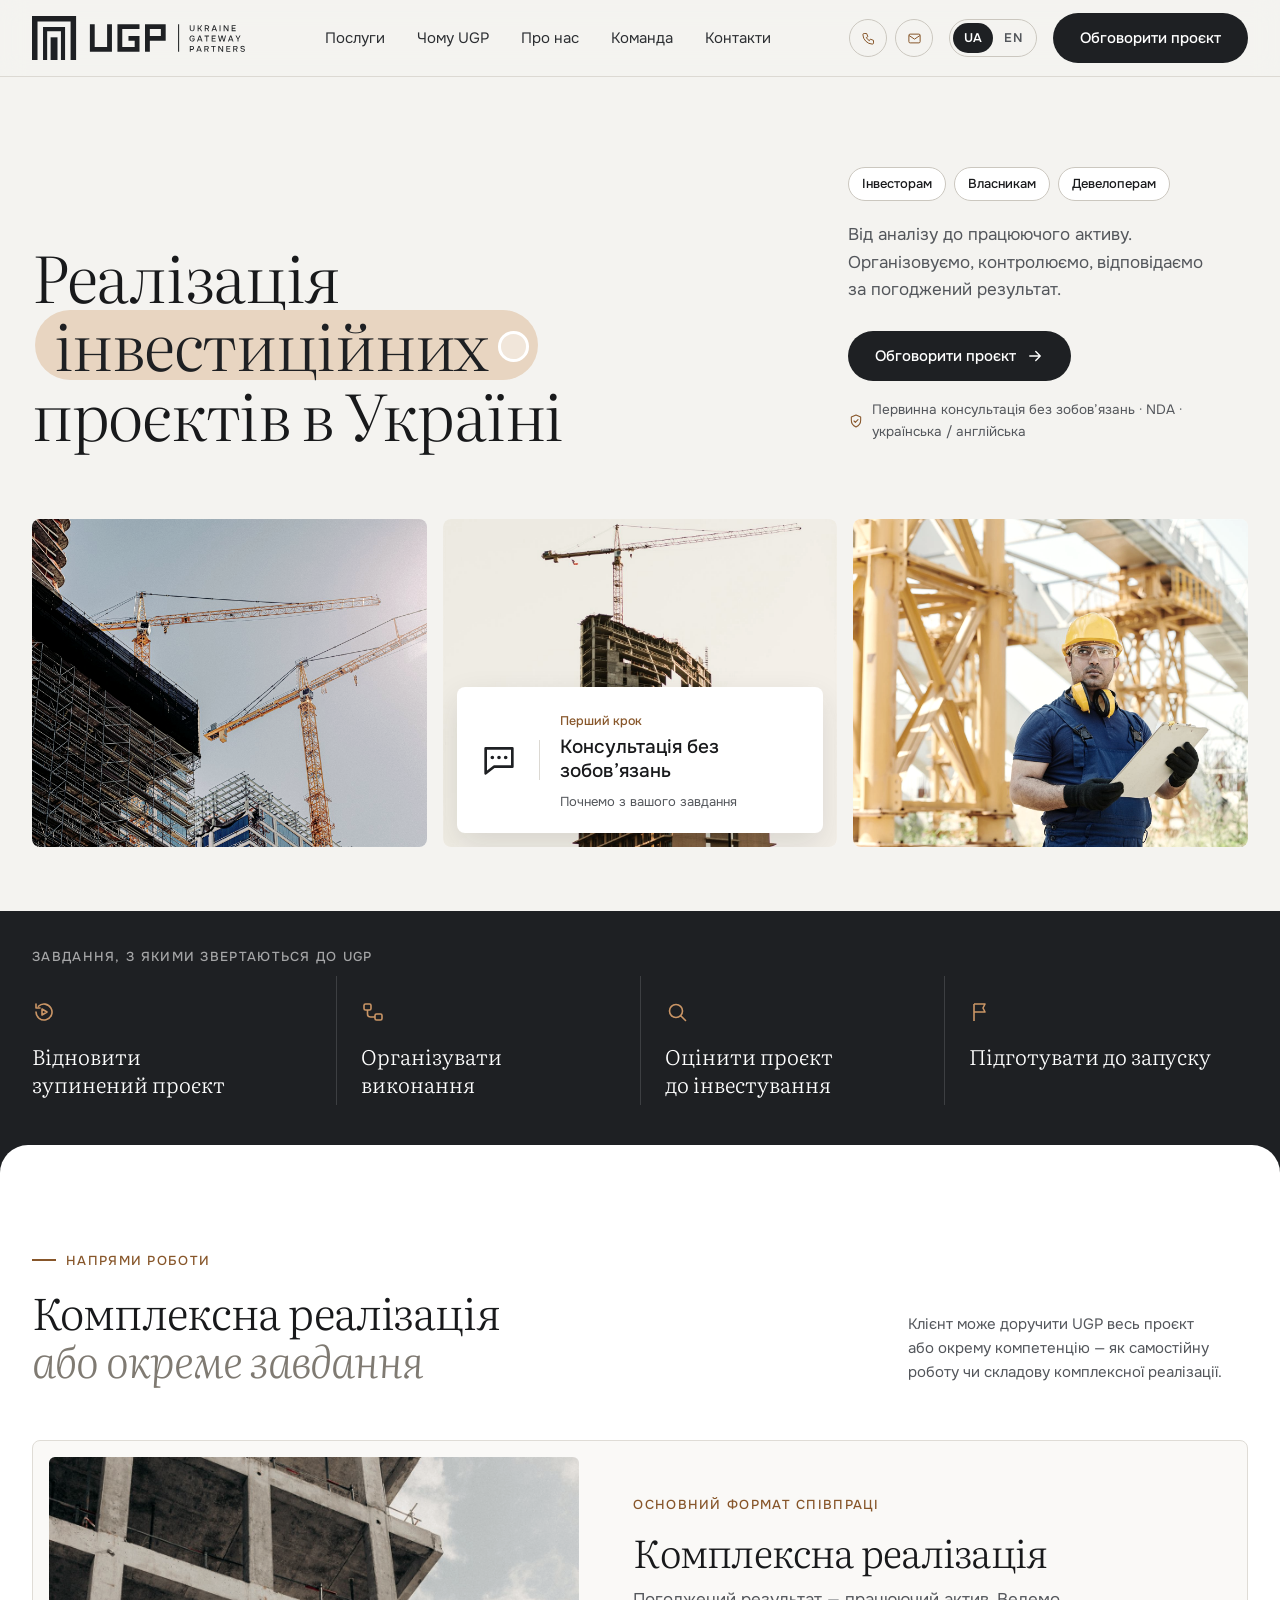
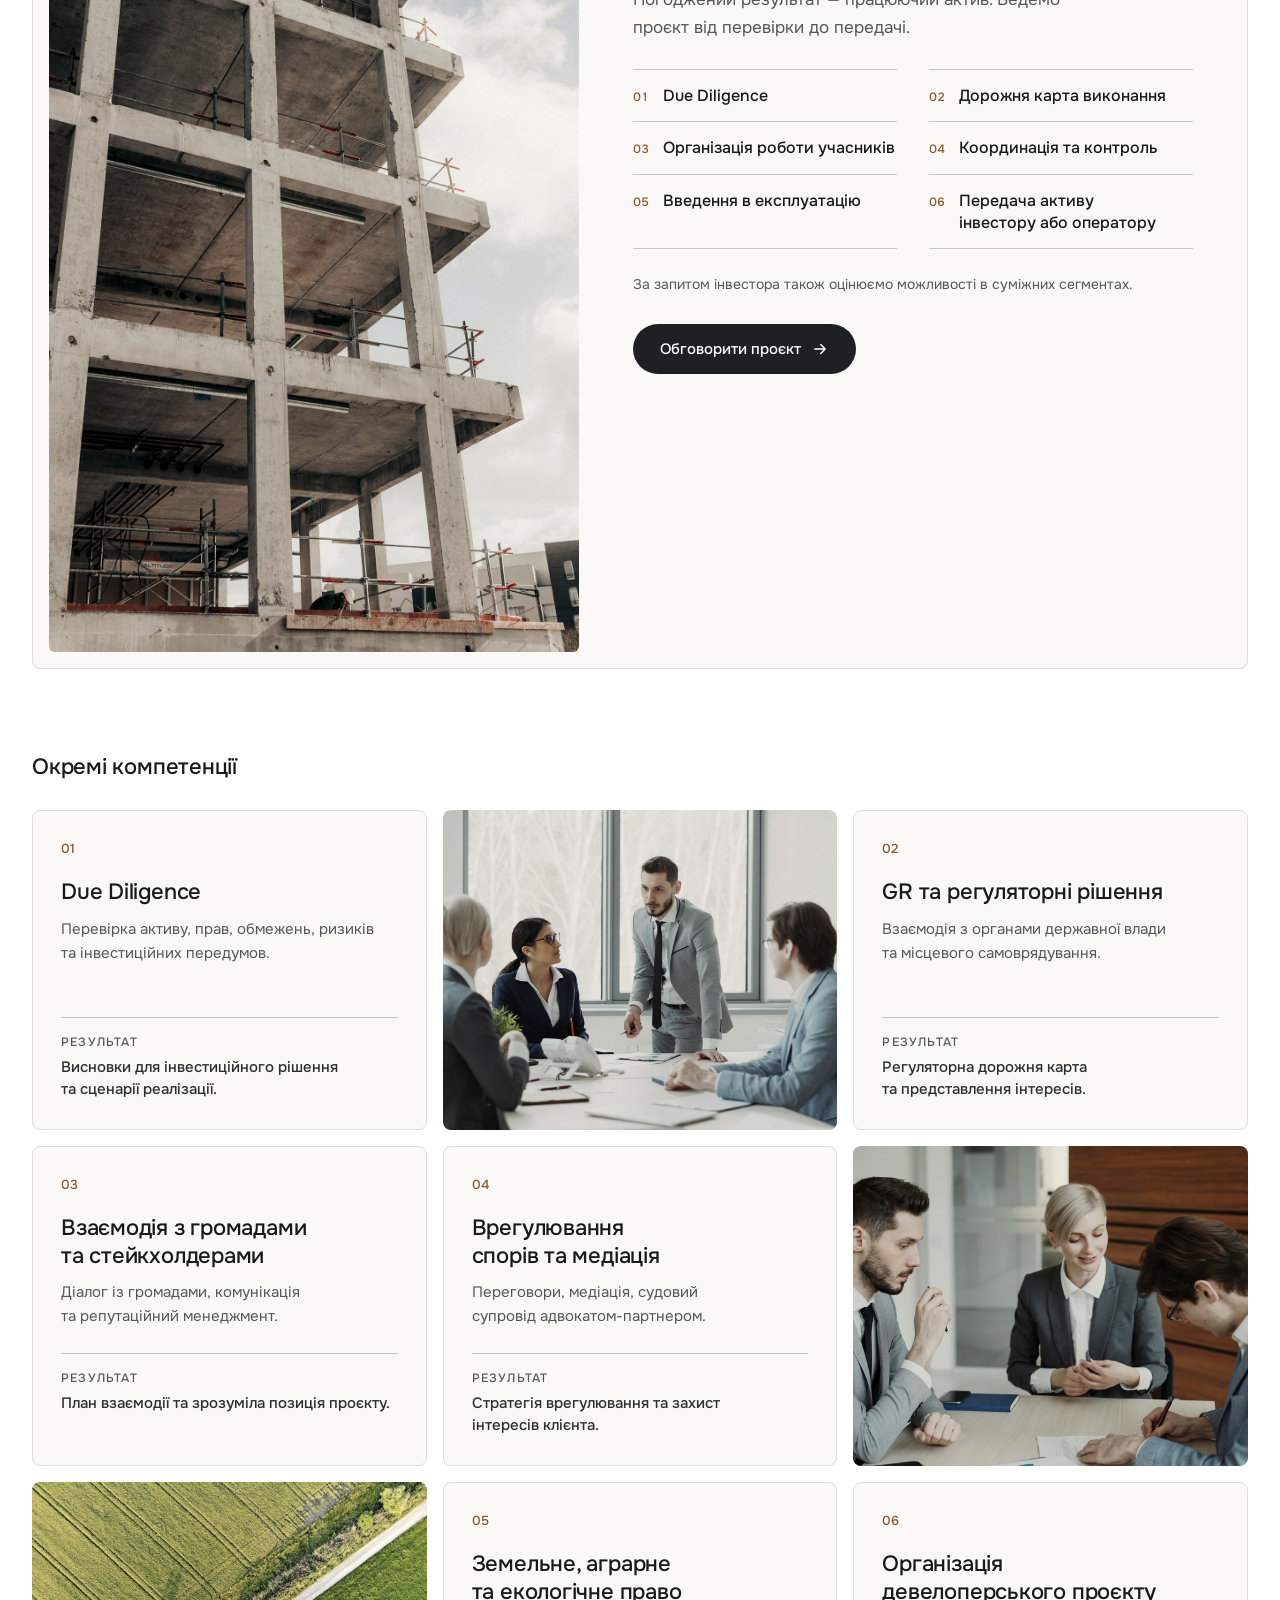
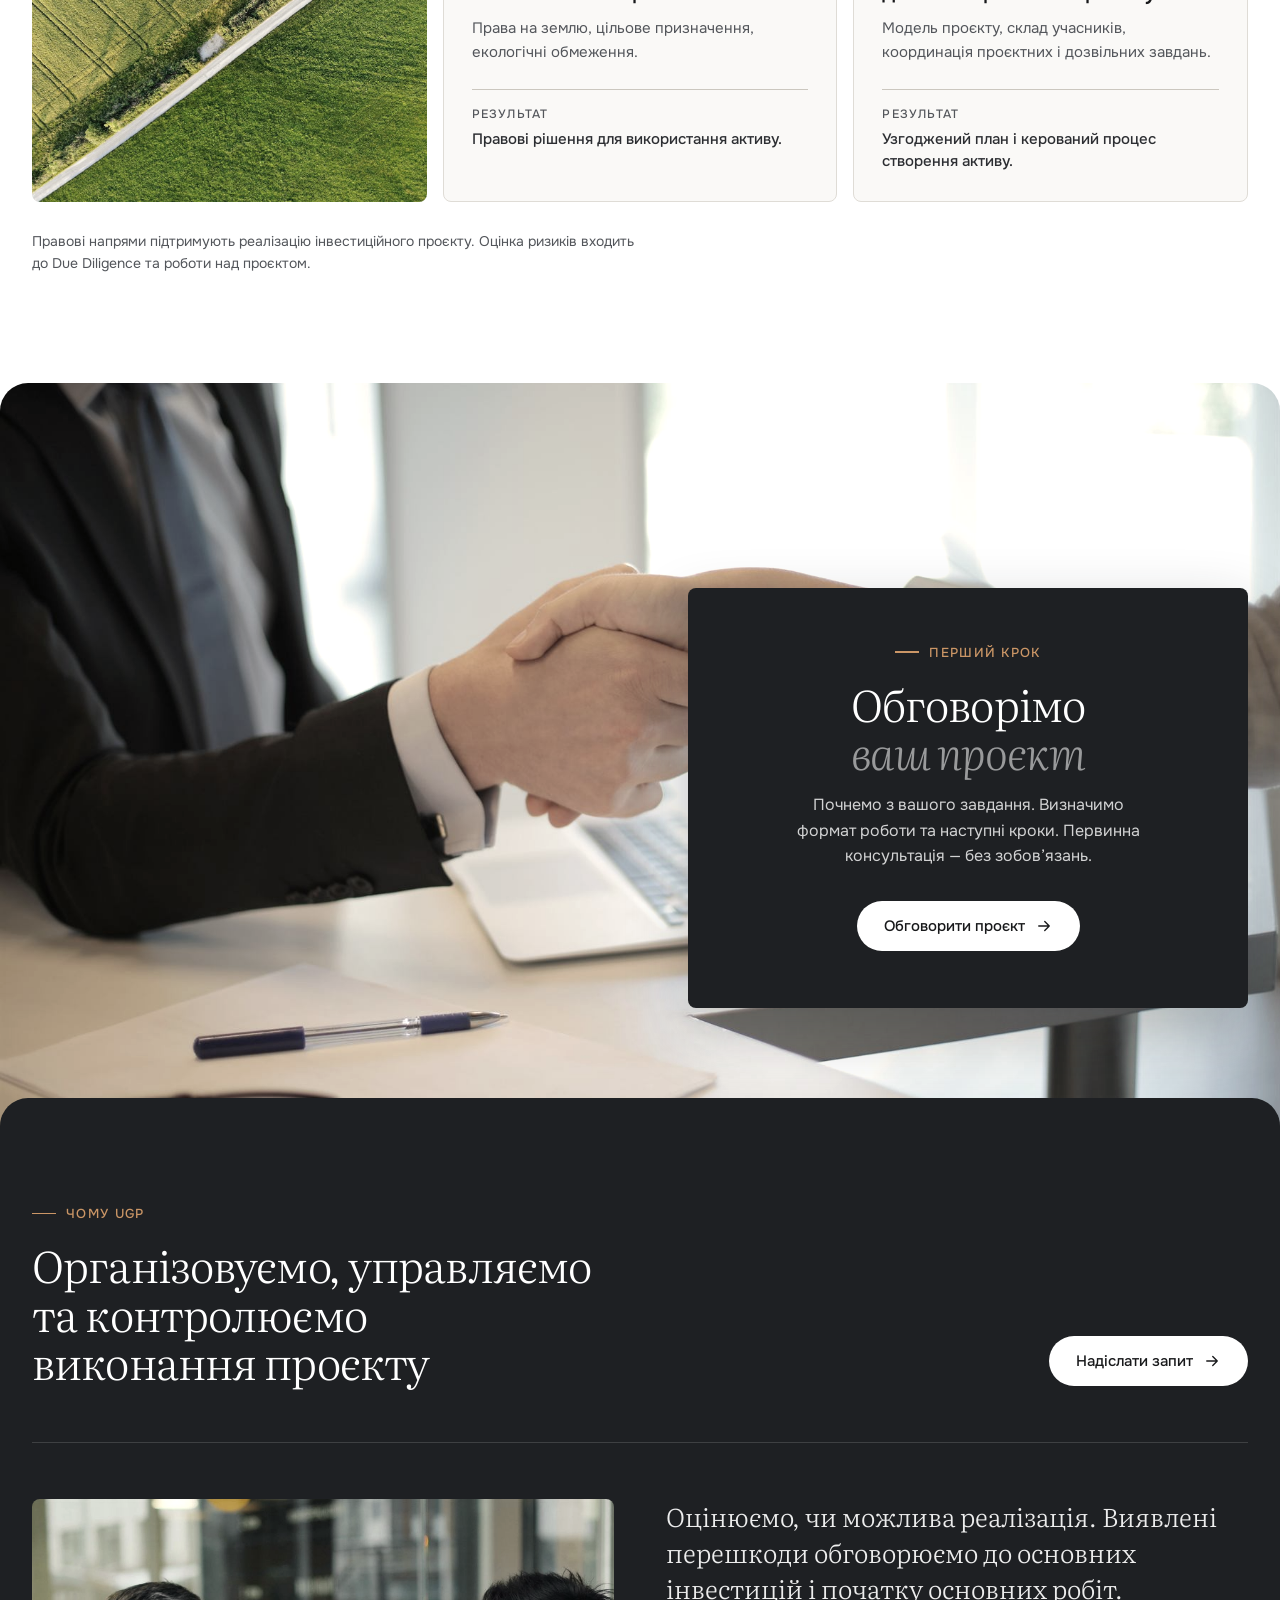
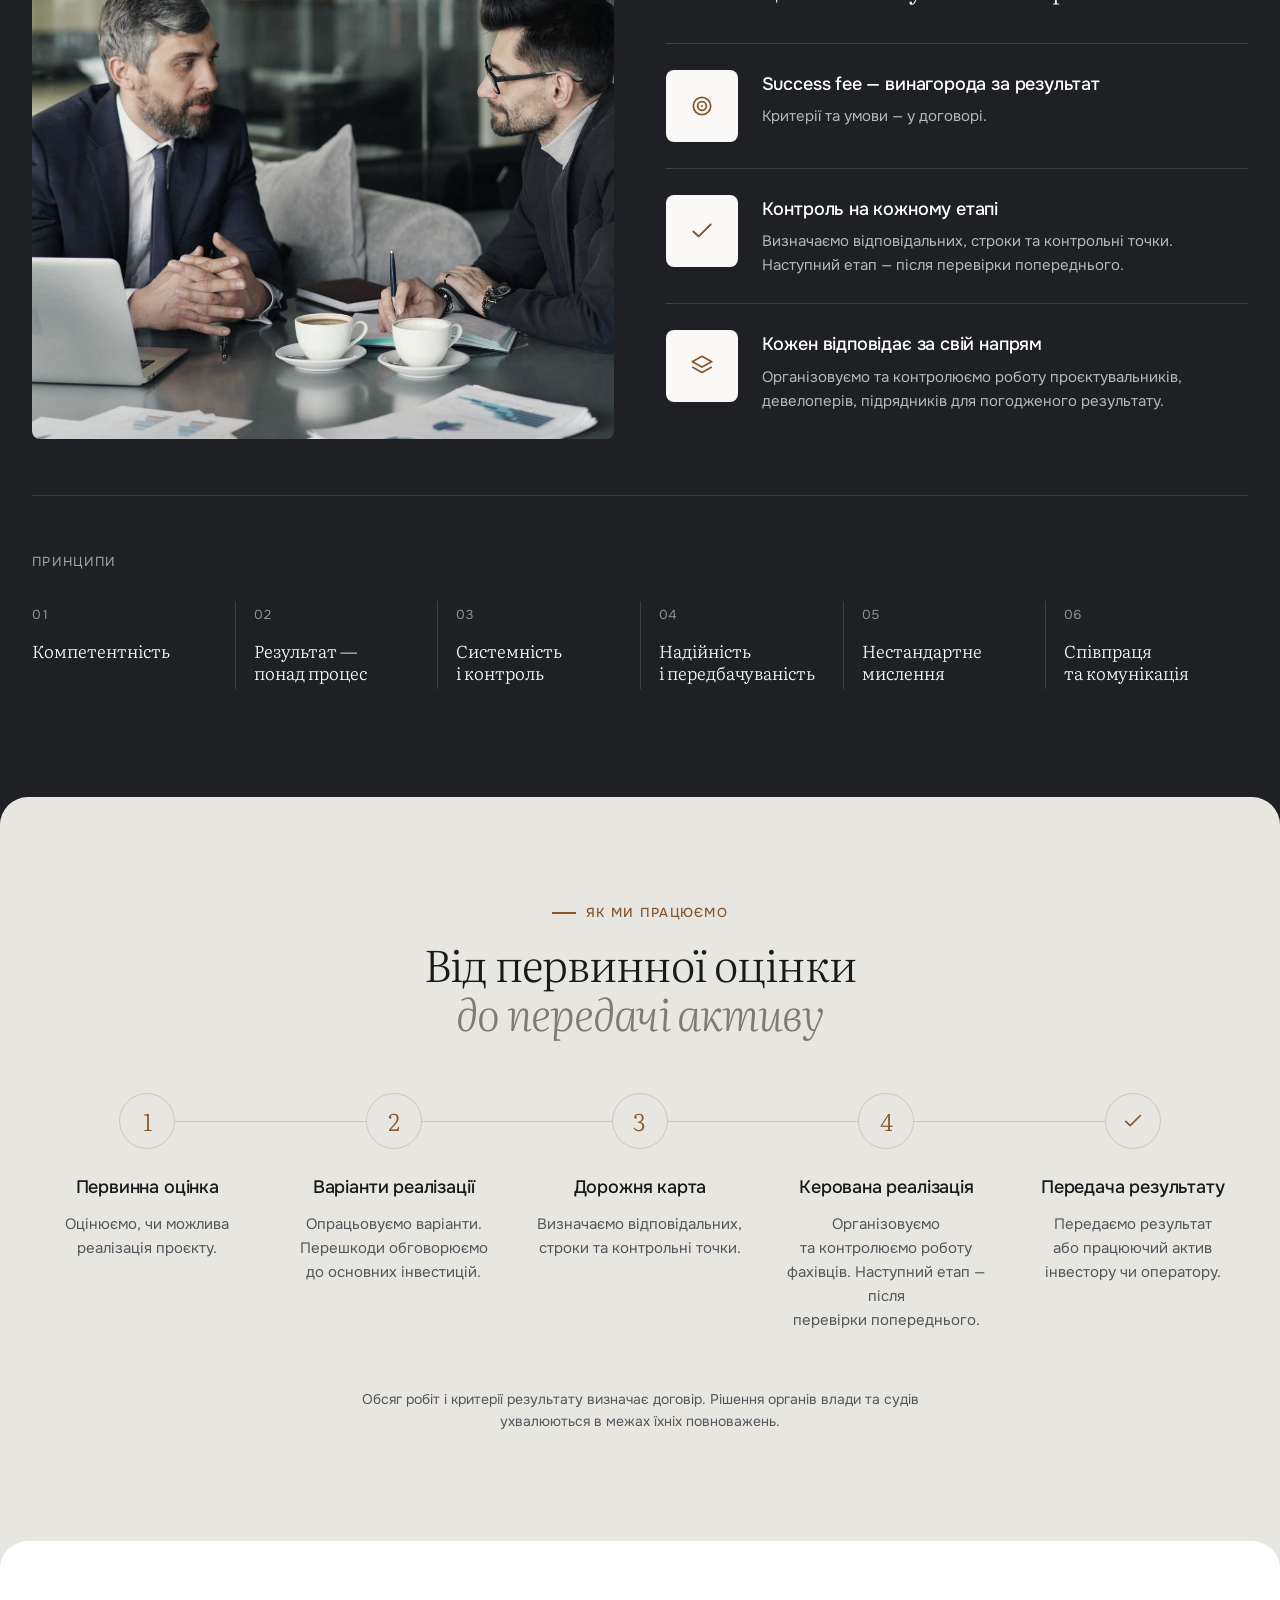
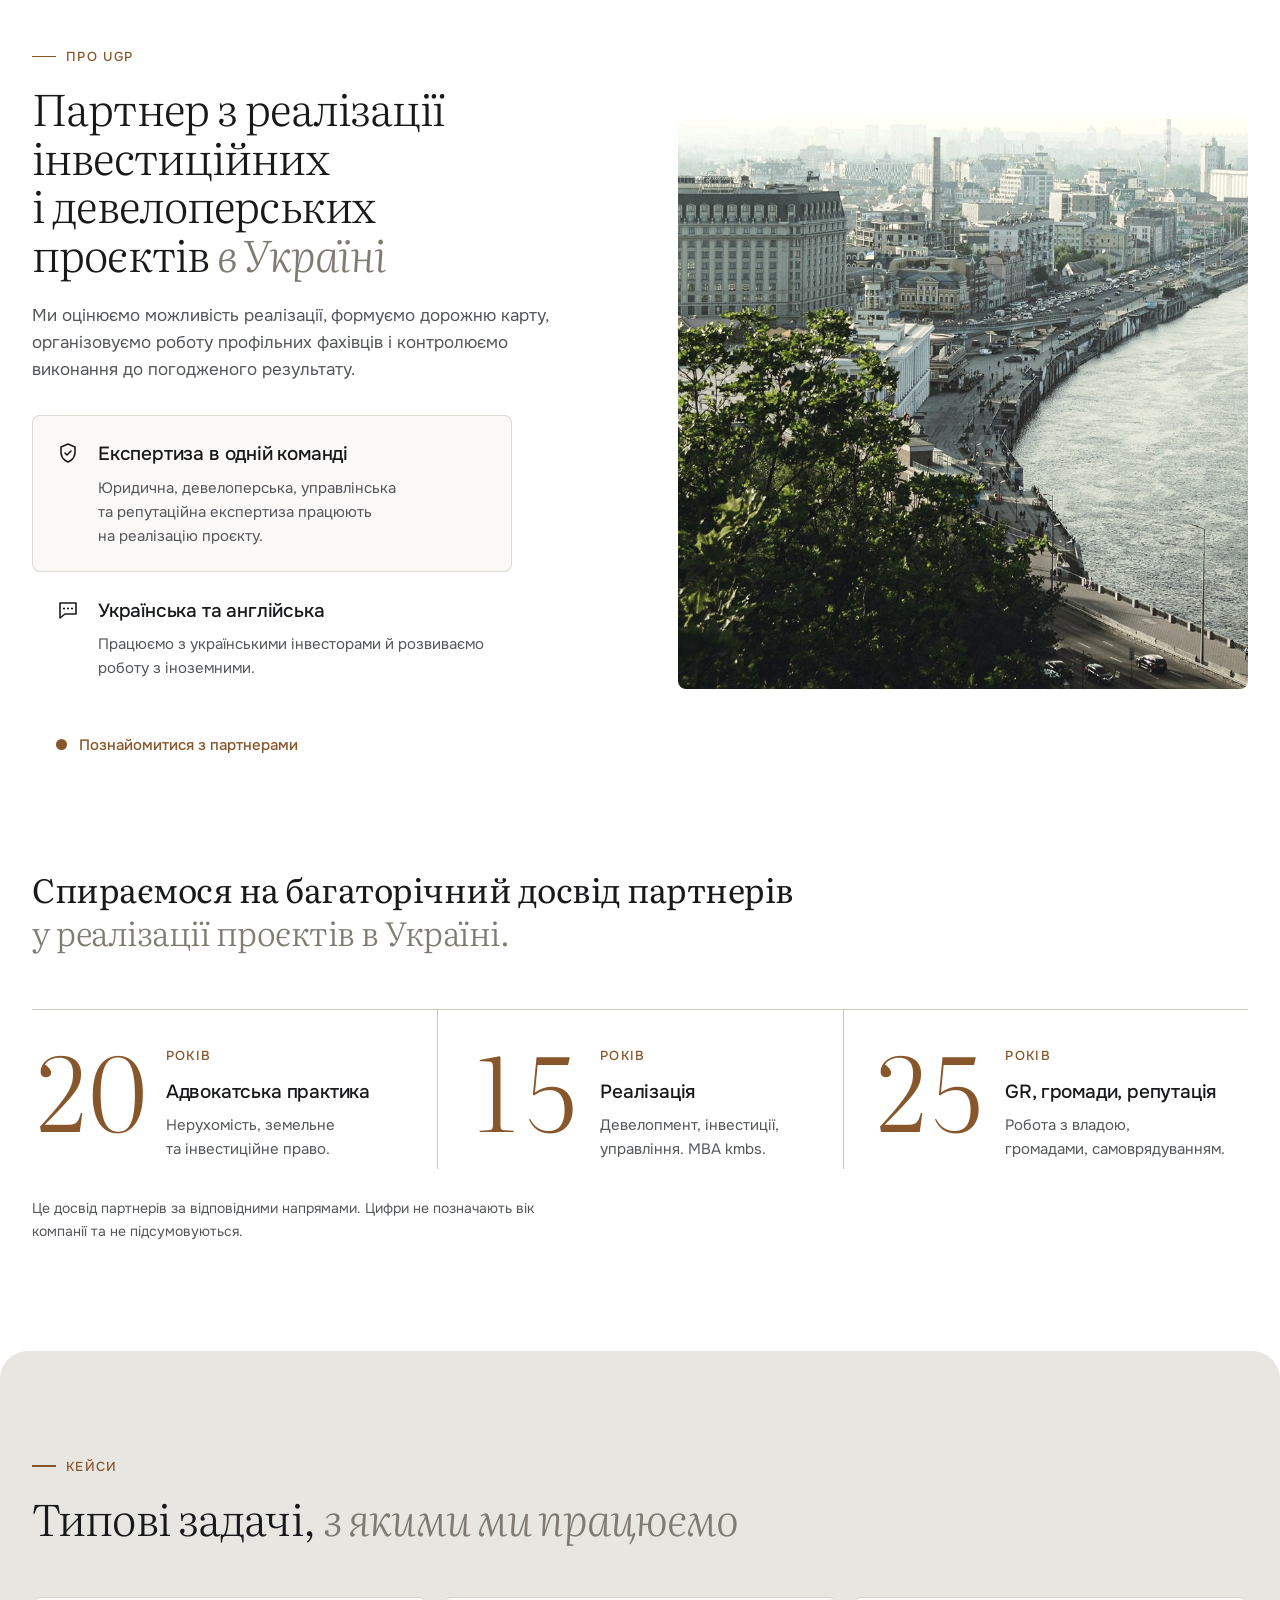
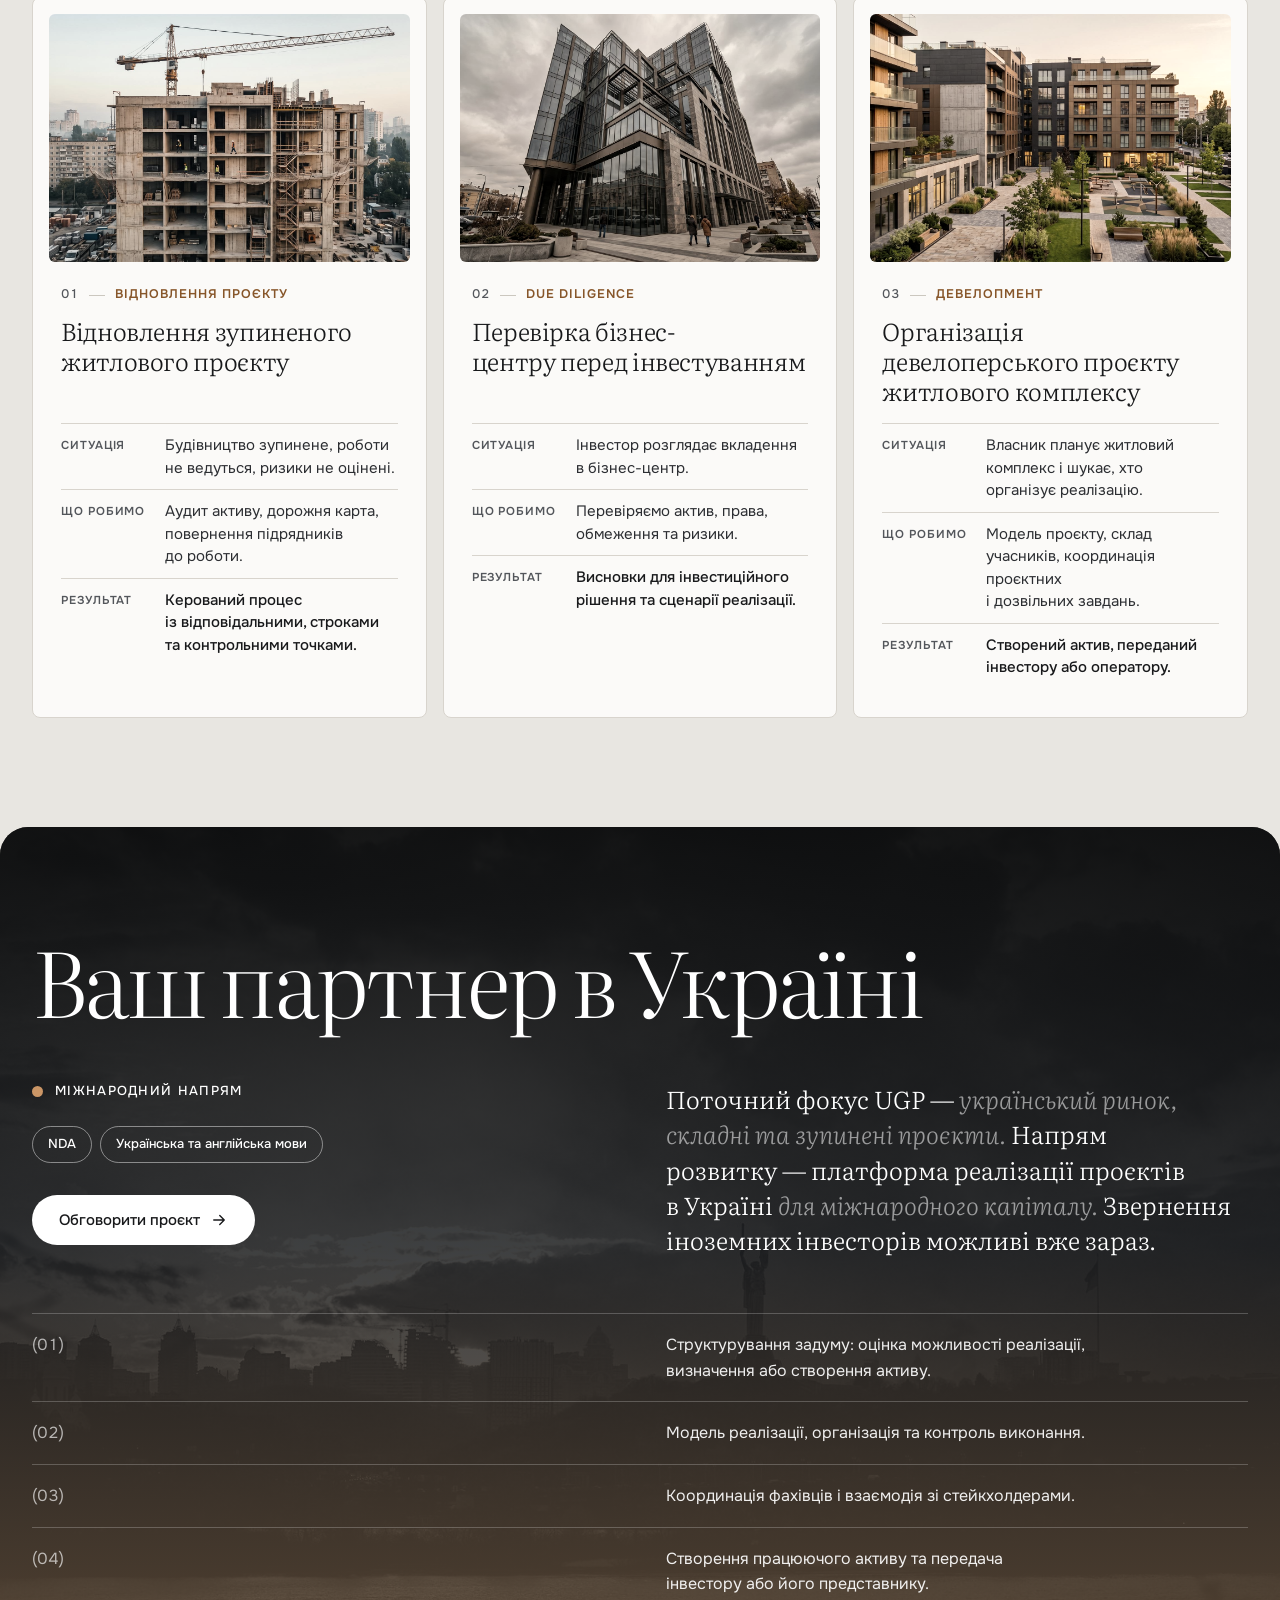
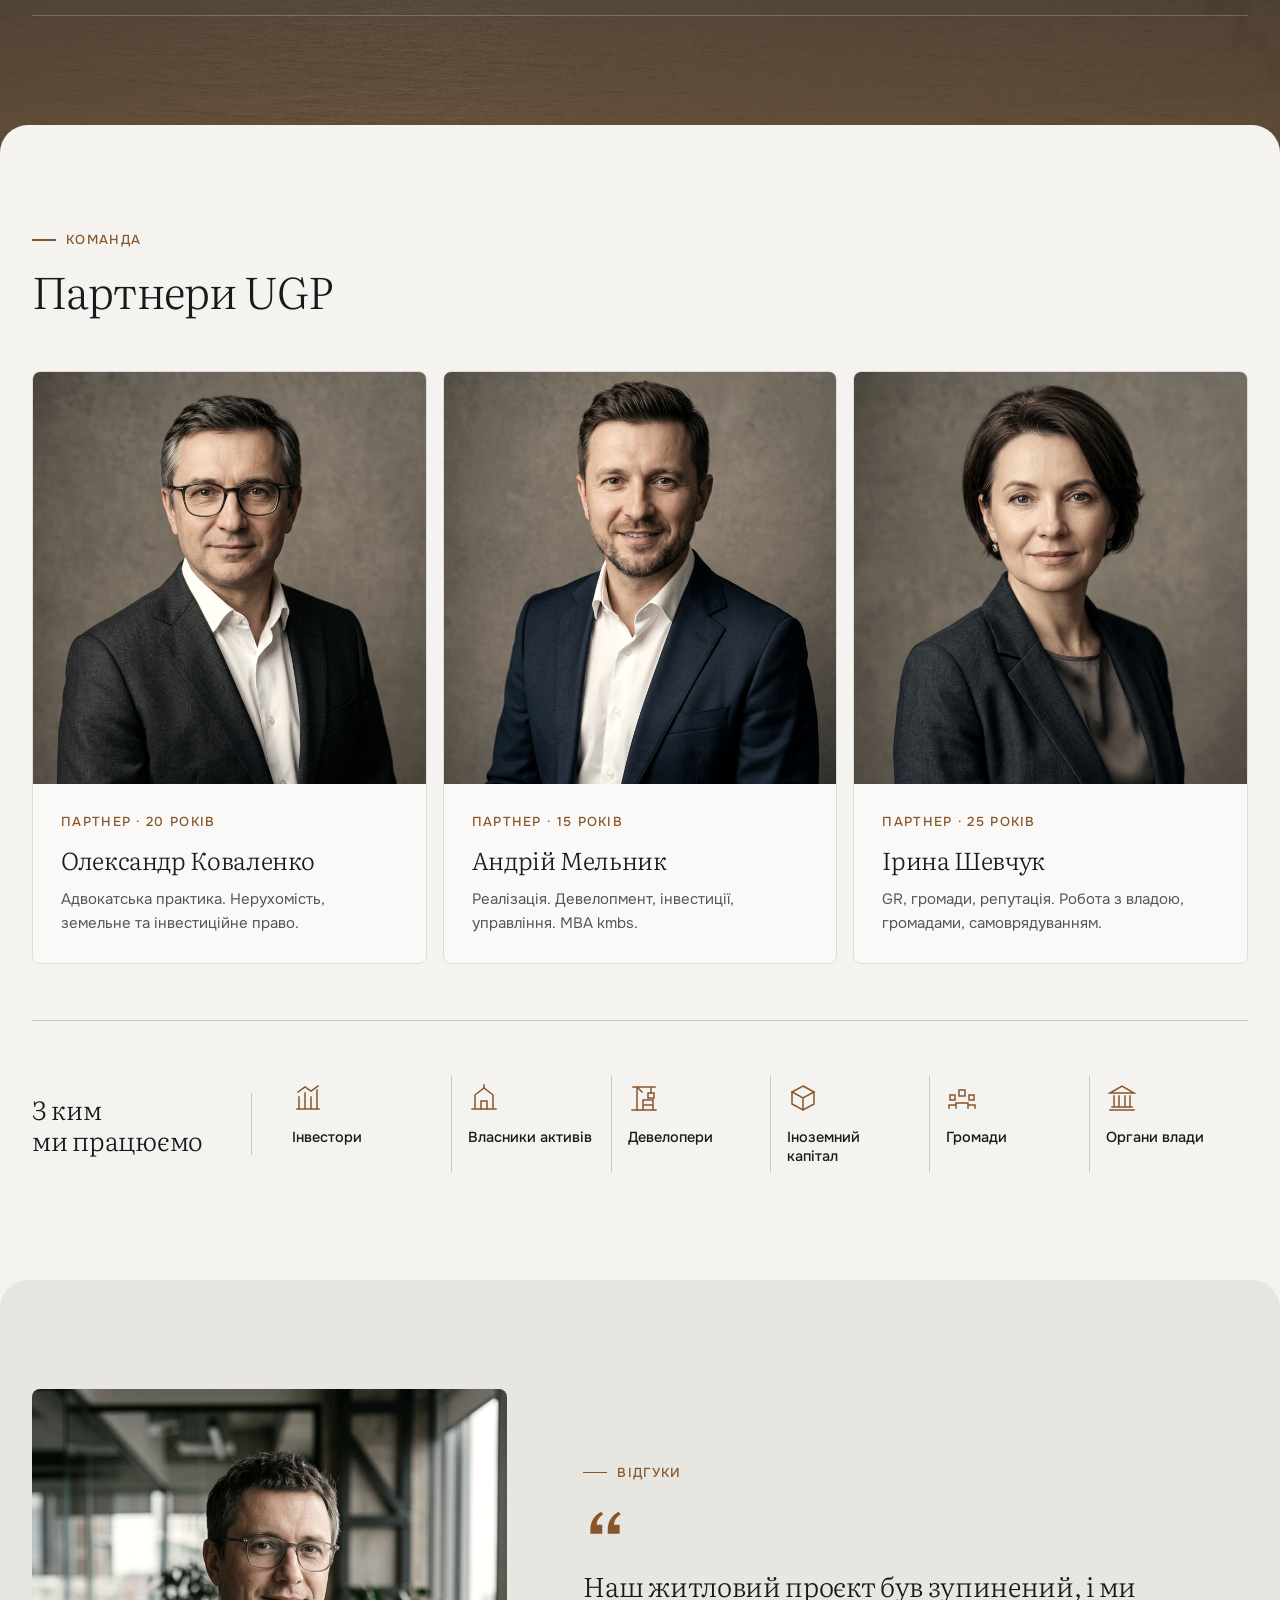
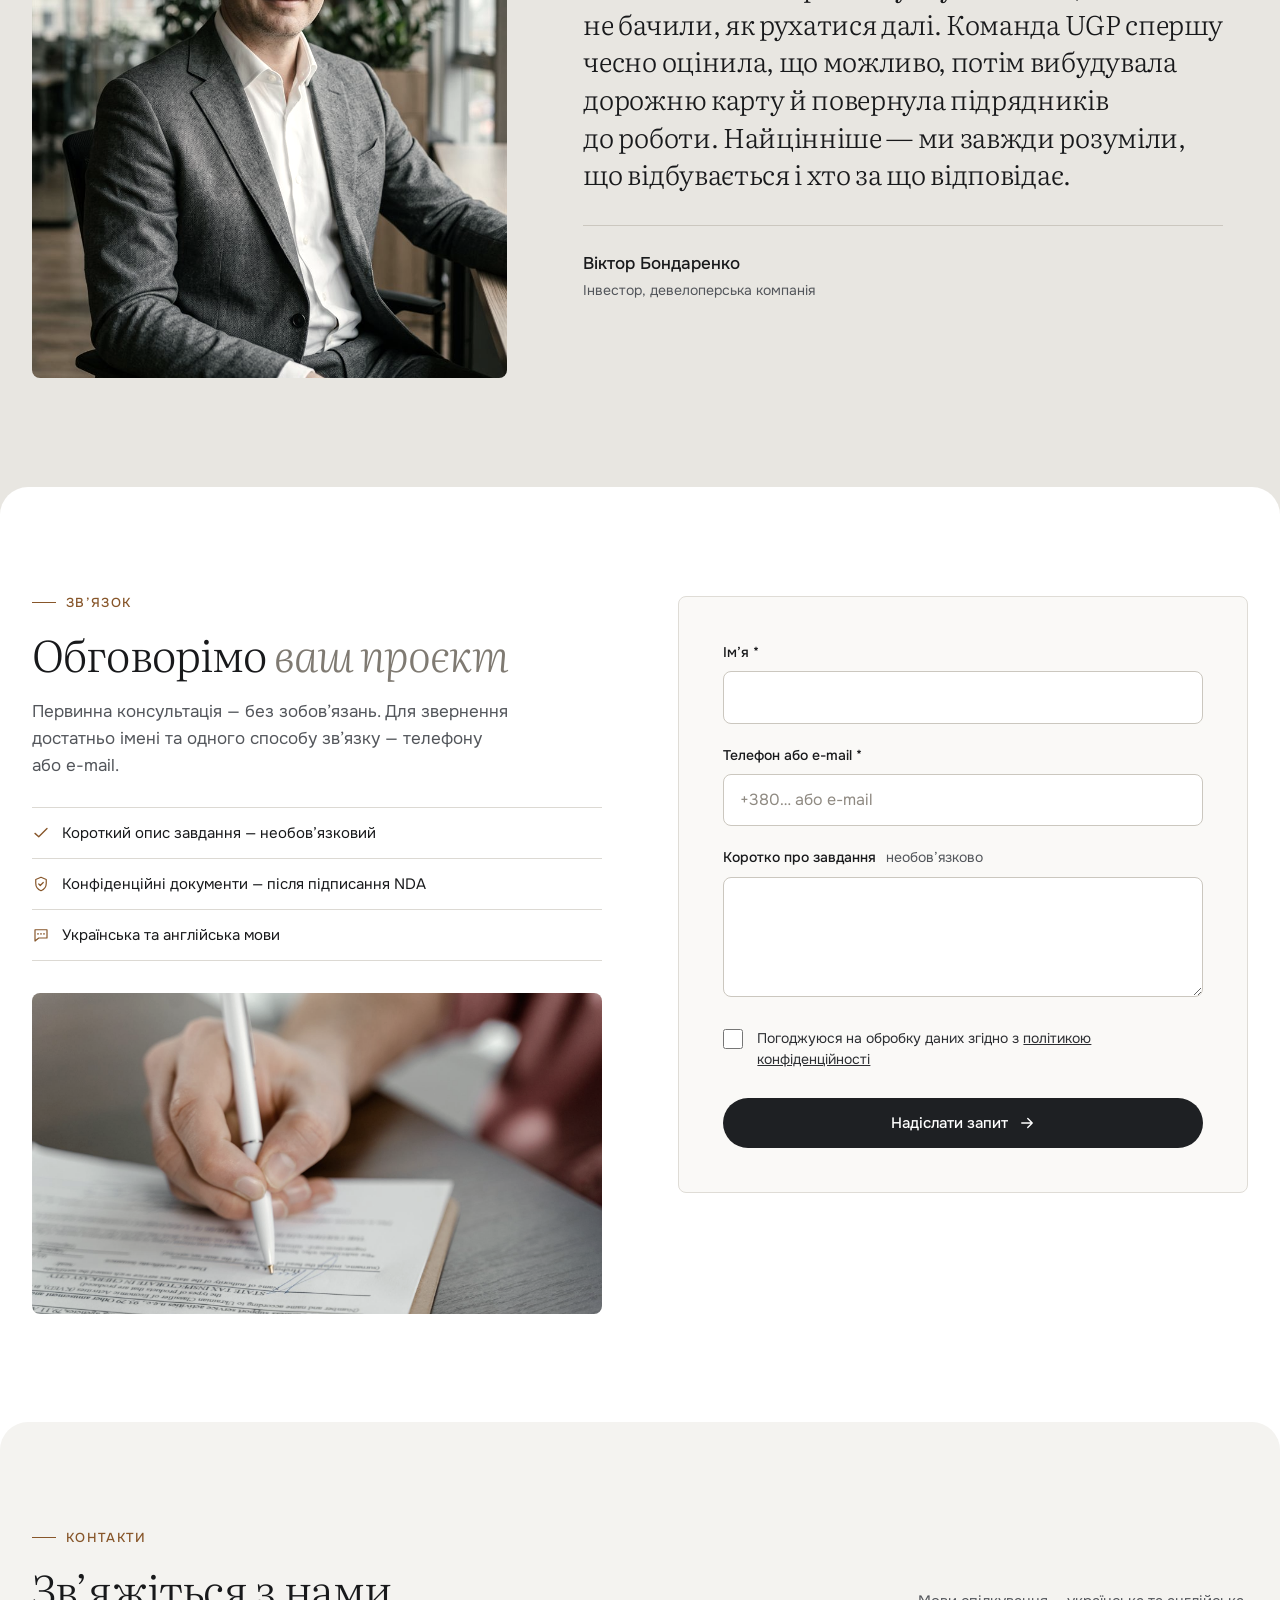
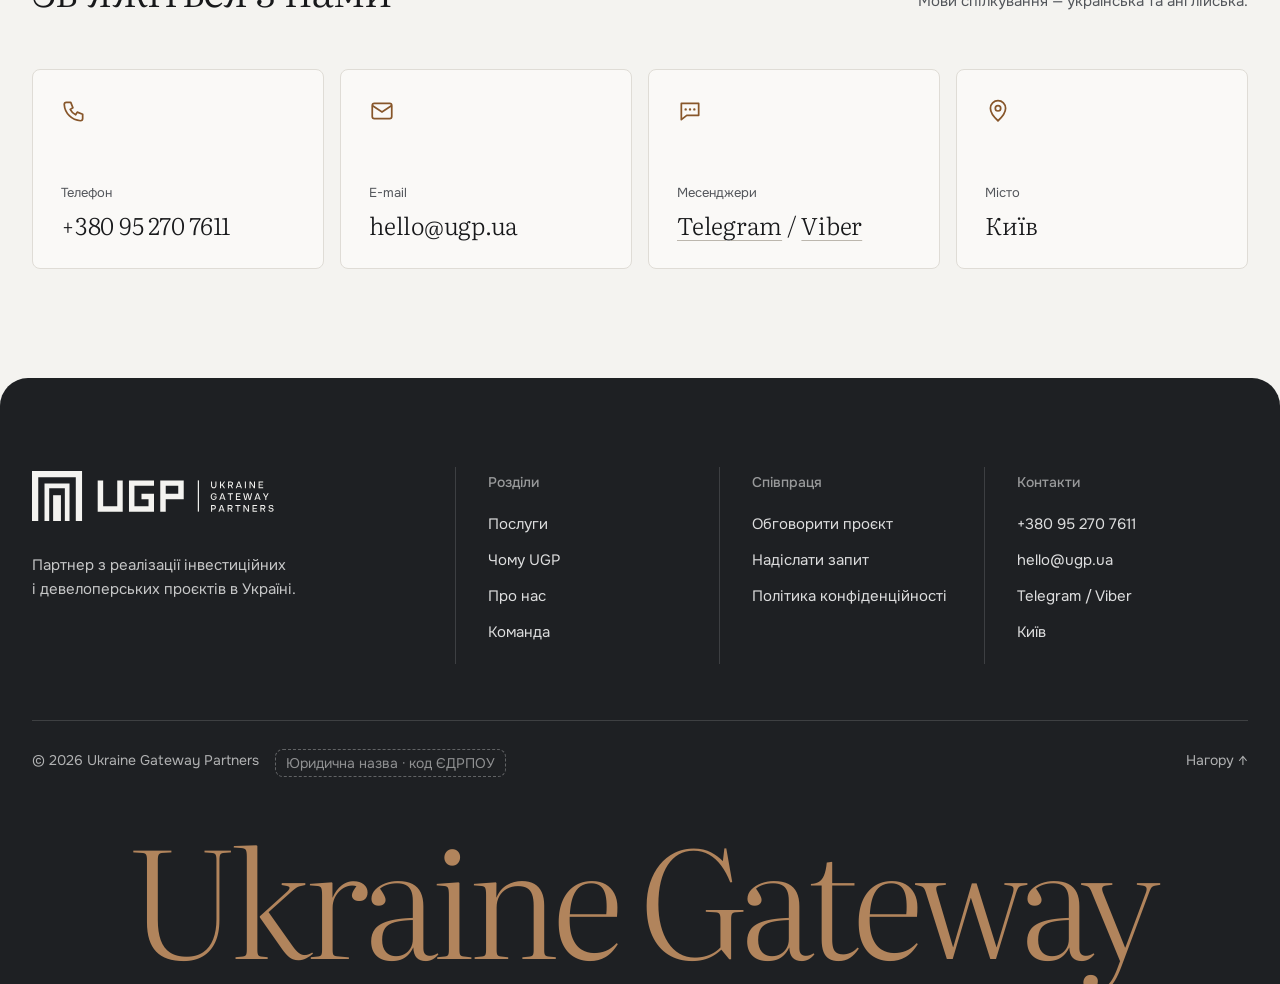
==== commit 6bc76bbb: "Design audit fixes: typography, grid, responsive layouts - Keep short words with the next word and l" ====
--- a/site/index.html
+++ b/site/index.html
@@ -324,7 +324,7 @@
           </ul>
           <a class="dot-link reveal" href="#team"><i aria-hidden="true"></i><span data-i18n="about.link">Познайомитися з партнерами</span></a>
         </div>
-        <figure class="about__media photo-zoom reveal"><img src="assets/img/kyiv-podil.jpg" data-i18n-attr="alt:alt.kyivPodil" alt="Київ, вид на Поділ і Дніпро" loading="lazy" width="1800" height="1200"></figure>
+        <figure class="about__media photo-zoom reveal"><img src="assets/img/kyiv-podil.jpg" data-i18n-attr="alt:alt.kyivPodil" alt="Київ, вид на Поділ і Дніпро" loading="lazy" width="1800" height="840"></figure>
       </div>
 
       <div class="exp">
--- a/site/assets/css/style.css
+++ b/site/assets/css/style.css
@@ -70,7 +70,10 @@
   text-wrap: balance;
 }
 h2 { font-size: clamp(32px, 3.4vw, 50px); line-height: 1.12; }
-h3, h4 { font-weight: 500; letter-spacing: -.01em; }
+h3, h4 { font-weight: 500; letter-spacing: -.01em; text-wrap: balance; }
+/* Без «вдів»: останній рядок абзацу не лишається з одного слова */
+p, li, dd, dt, blockquote, figcaption { text-wrap: pretty; }
+.tasks__list li, .principles b, .who span, .steps-list b, .btn { text-wrap: balance; }
 
 /* Акцентні слова в заголовках: курсив + приглушений тон */
 .tone { font-style: italic; color: var(--tone); }
@@ -200,7 +203,7 @@
 .hero__assure { display: flex; align-items: center; gap: 8px; margin-top: 18px; font-size: 13.5px; color: var(--muted); }
 .hero__assure .ico { width: 16px; height: 16px; color: var(--accent); }
 
-.hero__gallery { display: grid; grid-template-columns: repeat(3, 1fr); gap: var(--gap); max-width: 1600px; margin: clamp(48px, 5.5vw, 80px) auto 0; padding: 0 clamp(16px, 3vw, 48px); }
+.hero__gallery { display: grid; grid-template-columns: repeat(3, 1fr); gap: var(--gap); max-width: calc(var(--wrap) + var(--gutter) * 2); margin: clamp(48px, 5.5vw, 80px) auto 0; padding: 0 var(--gutter); }
 .hero__photo { position: relative; border-radius: var(--radius); overflow: hidden; aspect-ratio: 6 / 5; background: var(--card); }
 .hero__photo img { width: 100%; height: 100%; object-fit: cover; }
 .hero__badge { position: absolute; left: 14px; right: 14px; bottom: 14px; display: flex; align-items: center; gap: 20px; background: #fff; border-radius: var(--radius); padding: 20px 22px; box-shadow: 0 12px 32px rgba(var(--shadow), .12); }
@@ -224,7 +227,7 @@
 .feature__body { padding: clamp(20px, 3vw, 40px); display: flex; flex-direction: column; align-items: flex-start; }
 .feature__kicker { font-size: 13px; font-weight: 500; letter-spacing: .1em; text-transform: uppercase; color: var(--accent); }
 .feature__title { font: 300 clamp(30px, 3vw, 42px)/1.15 var(--serif); letter-spacing: -.02em; margin: 14px 0 12px; }
-.feature__text { color: var(--muted); margin-bottom: 28px; max-width: 480px; }
+.feature__text { color: var(--muted); font-size: 17px; margin-bottom: 28px; max-width: 480px; }
 .steps-list { width: 100%; display: grid; grid-template-columns: 1fr 1fr; column-gap: 32px; margin-bottom: 24px; }
 .steps-list li { display: flex; gap: 14px; align-items: baseline; padding: 15px 0; border-top: 1px solid var(--line-2); font-weight: 500; line-height: 1.35; }
 .steps-list li:nth-last-child(-n+2) { border-bottom: 1px solid var(--line-2); }
@@ -267,10 +270,10 @@
 .principles { margin-top: var(--head-gap); padding-top: var(--head-gap); border-top: 1px solid var(--dark-line); }
 .principles__label { font-size: 13px; letter-spacing: .1em; text-transform: uppercase; color: rgba(255,255,255,.6); margin-bottom: 28px; }
 .principles ul { display: grid; grid-template-columns: repeat(6, minmax(0, 1fr)); }
-.principles li { display: flex; flex-direction: column; gap: 14px; padding: 4px 20px; border-left: 1px solid var(--dark-line); }
+.principles li { display: flex; flex-direction: column; gap: 14px; padding: 4px 18px; border-left: 1px solid var(--dark-line); min-width: 0; }
 .principles li:first-child { border-left: 0; padding-left: 0; }
 .principles span { font-size: 13px; color: rgba(255,255,255,.5); font-variant-numeric: tabular-nums; }
-.principles b { font: 300 21px/1.3 var(--serif); }
+.principles b { font: 300 clamp(17px, 1.35vw, 20px)/1.3 var(--serif); overflow-wrap: anywhere; }
 
 /* Етапи: нумеровані кола, з'єднані лінією */
 .process { position: relative; display: grid; grid-template-columns: repeat(5, minmax(0, 1fr)); gap: var(--gap); text-align: center; }
@@ -314,10 +317,13 @@
 
 /* ---------- 6. Кейси ---------- */
 .cases { display: grid; grid-template-columns: repeat(3, minmax(0, 1fr)); gap: var(--gap); }
-.case { display: flex; flex-direction: column; background: var(--card); border: 1px solid var(--card-line); border-radius: var(--radius); padding: var(--gap); }
+.case { display: grid; grid-template-rows: subgrid; grid-row: span 4; row-gap: 0; background: var(--card); border: 1px solid var(--card-line); border-radius: var(--radius); padding: var(--gap); }
+.case__body { display: contents; }
+.case__body > * { margin-left: 12px; margin-right: 12px; }
+.case__body > .case__tag { margin-top: 22px; }
+.case__body > .case__steps { margin: 0 12px 12px; align-self: start; }
 .case__media { border-radius: calc(var(--radius) - 2px); overflow: hidden; aspect-ratio: 16 / 11; }
 .case__media img { width: 100%; height: 100%; object-fit: cover; }
-.case__body { padding: 22px 12px 12px; }
 .case__tag { display: flex; align-items: center; gap: 10px; font-size: 12.5px; font-weight: 600; letter-spacing: .08em; text-transform: uppercase; color: var(--accent); margin-bottom: 12px; }
 .case__tag span { font-variant-numeric: tabular-nums; color: var(--muted); font-weight: 500; }
 .case__tag span::after { content: ""; display: inline-block; width: 16px; height: 1px; margin-left: 10px; vertical-align: middle; background: var(--line-2); }
@@ -325,7 +331,7 @@
 .case__steps { margin: 0; }
 .case__steps div { display: grid; grid-template-columns: 92px 1fr; gap: 12px; padding: 10px 0; border-top: 1px solid var(--card-line); }
 .case__steps dt { font-size: 11.5px; font-weight: 600; letter-spacing: .08em; text-transform: uppercase; color: var(--muted); padding-top: 3px; }
-.case__steps dd { margin: 0; font-size: 14.5px; line-height: 1.5; color: var(--ink-2); }
+.case__steps dd { margin: 0; font-size: 15px; line-height: 1.5; color: var(--ink-2); }
 .case__steps div:last-child dd { font-weight: 500; color: var(--ink); }
 
 /* ---------- 7. Міжнародний напрям ---------- */
@@ -353,7 +359,7 @@
 .member__photo img { width: 100%; height: 100%; object-fit: cover; object-position: 50% 22%; }
 .member__body { padding: 28px; }
 .member__role { font-size: 13px; font-weight: 500; letter-spacing: .1em; text-transform: uppercase; color: var(--accent); margin-bottom: 12px; }
-.member__name { font: 300 28px/1.2 var(--serif); letter-spacing: -.015em; margin-bottom: 12px; }
+.member__name { font: 300 clamp(22px, 1.9vw, 26px)/1.22 var(--serif); letter-spacing: -.015em; margin-bottom: 12px; }
 .member__text { color: var(--muted); font-size: 15px; }
 
 /* ---------- 9. Нам довіряють (продовжує тло команди) ---------- */
@@ -483,9 +489,10 @@
 @media (max-width: 1100px) {
   .svc-grid { grid-template-columns: repeat(2, minmax(0, 1fr)); }
   .svc--photo { display: none; }
-  .process { grid-template-columns: repeat(3, minmax(0, 1fr)); row-gap: 48px; }
+  .process { display: flex; flex-wrap: wrap; justify-content: center; row-gap: 48px; }
+  .process > .step { flex: 0 0 calc((100% - 2 * var(--gap)) / 3); }
   .process::before { display: none; }
-  .team { grid-template-columns: repeat(2, minmax(0, 1fr)); }
+
   .trust__logos { grid-template-columns: repeat(3, minmax(0, 1fr)); }
   .trust__logos--who { row-gap: 28px; }
   .who:nth-child(3n+1) { border-left: 0; padding-left: 0; }
@@ -530,6 +537,15 @@
   .exp__grid { grid-template-columns: minmax(0, 1fr); }
   .exp__item { border-left: 0; padding: 28px 0; border-bottom: 1px solid var(--line-2); }
   .cases { grid-template-columns: minmax(0, 1fr); }
+  .process { display: grid; grid-template-columns: minmax(0, 1fr); row-gap: 0; max-width: 620px; margin: 0 auto; text-align: left; }
+  .process > .step { display: grid; grid-template-columns: 56px minmax(0, 1fr); column-gap: 20px; padding: 0 0 28px; }
+  .process > .step:not(:last-child)::after { content: ""; position: absolute; left: 28px; top: 56px; bottom: 0; width: 1px; background: var(--line-2); }
+  .step__num { grid-row: span 2; margin: 0; }
+  .step h3 { margin: 14px 0 6px; }
+  .team { grid-template-columns: minmax(0, 1fr); }
+  .member { display: grid; grid-template-columns: minmax(200px, 38%) minmax(0, 1fr); }
+  .member__photo { aspect-ratio: auto; min-height: 260px; }
+  .member__body { align-self: center; }
   .reviews__inner { grid-template-columns: minmax(0, 1fr); gap: 40px; }
   .reviews__media { aspect-ratio: 4 / 3.6; min-height: 0; }
   .intl__rows li { grid-template-columns: 56px minmax(0, 1fr); gap: 16px; }
@@ -564,7 +580,7 @@
   .feature .btn, .cta .btn, .intl .btn { width: 100%; }
   .cta { background: var(--white); }
   .cta__bg { height: 300px; bottom: auto; object-position: 45% 60%; }
-  .cta__wrap { padding: 220px 0 0; }
+  .cta__wrap { padding-top: 220px; }
   .cta__panel { padding-left: 24px; padding-right: 24px; }
   .why__list li { gap: 16px; }
   .why__ico { width: 52px; height: 52px; }
@@ -572,9 +588,11 @@
   .principles li, .principles li:nth-child(4) { padding: 0 12px; border-left: 1px solid var(--dark-line); }
   .principles li:nth-child(odd) { border-left: 0; padding-left: 0; }
   .principles b { font-size: 18px; }
-  .process { grid-template-columns: minmax(0, 1fr); row-gap: 36px; }
+
+
   .exp__item { gap: 18px; }
-  .team { grid-template-columns: minmax(0, 1fr); }
+  .member { grid-template-columns: minmax(0, 1fr); }
+  .member__photo { aspect-ratio: 4 / 4.2; min-height: 0; }
   .trust__logos { grid-template-columns: repeat(2, minmax(0, 1fr)); }
   .trust__logos--who { row-gap: 24px; }
   .who { flex-direction: row; align-items: center; gap: 12px; padding: 4px 10px; }
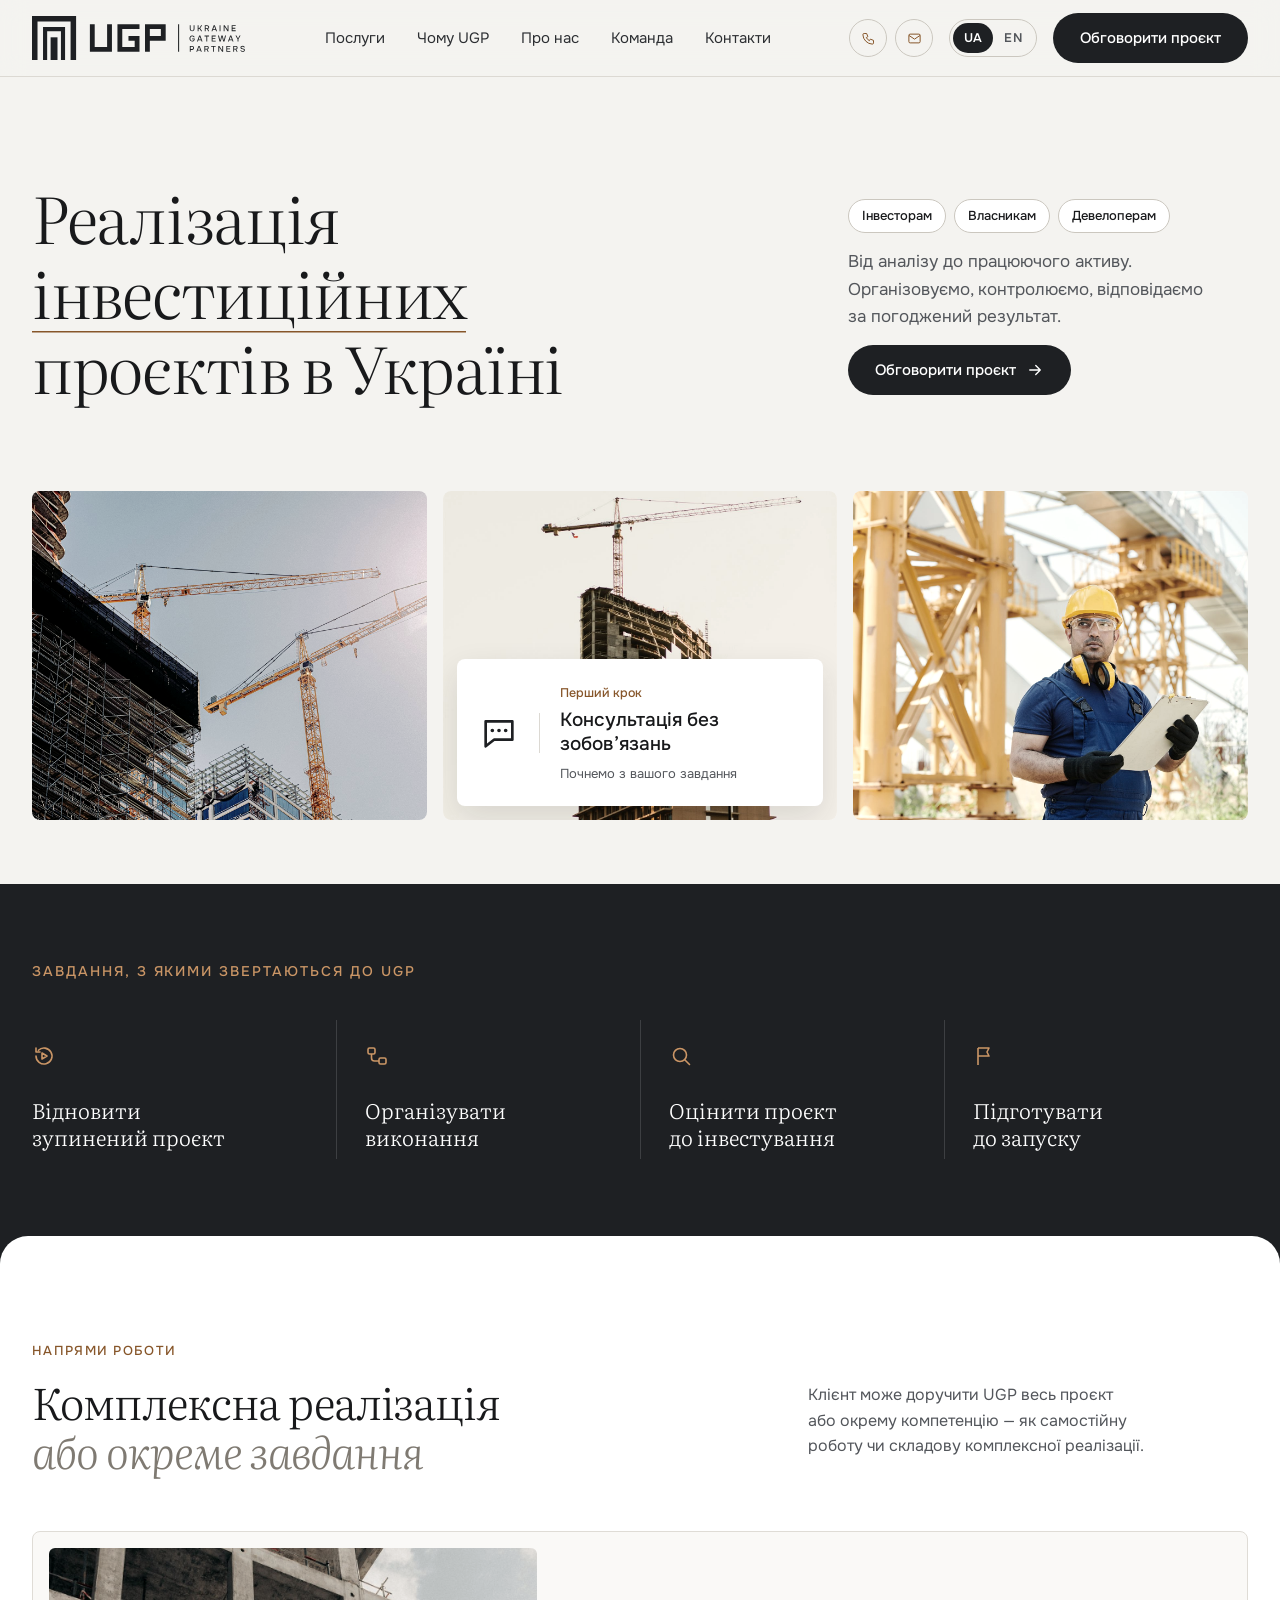
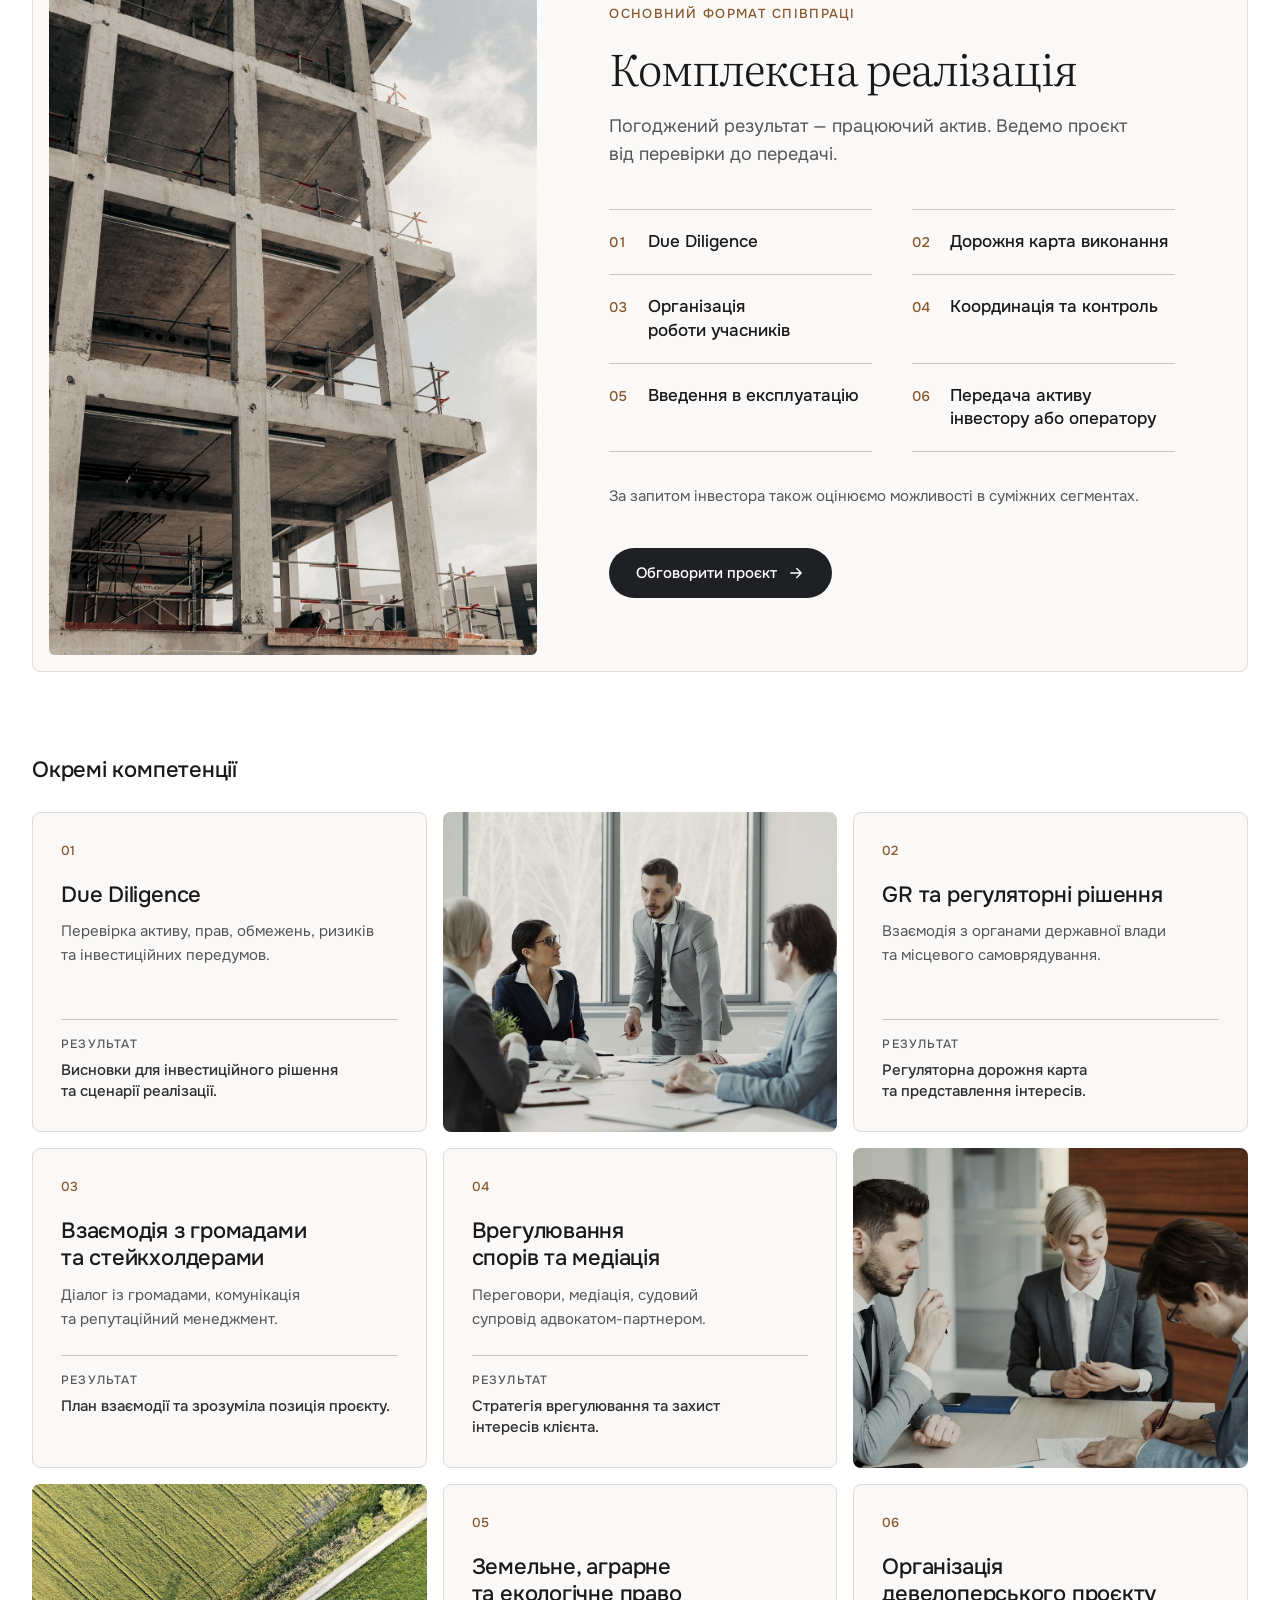
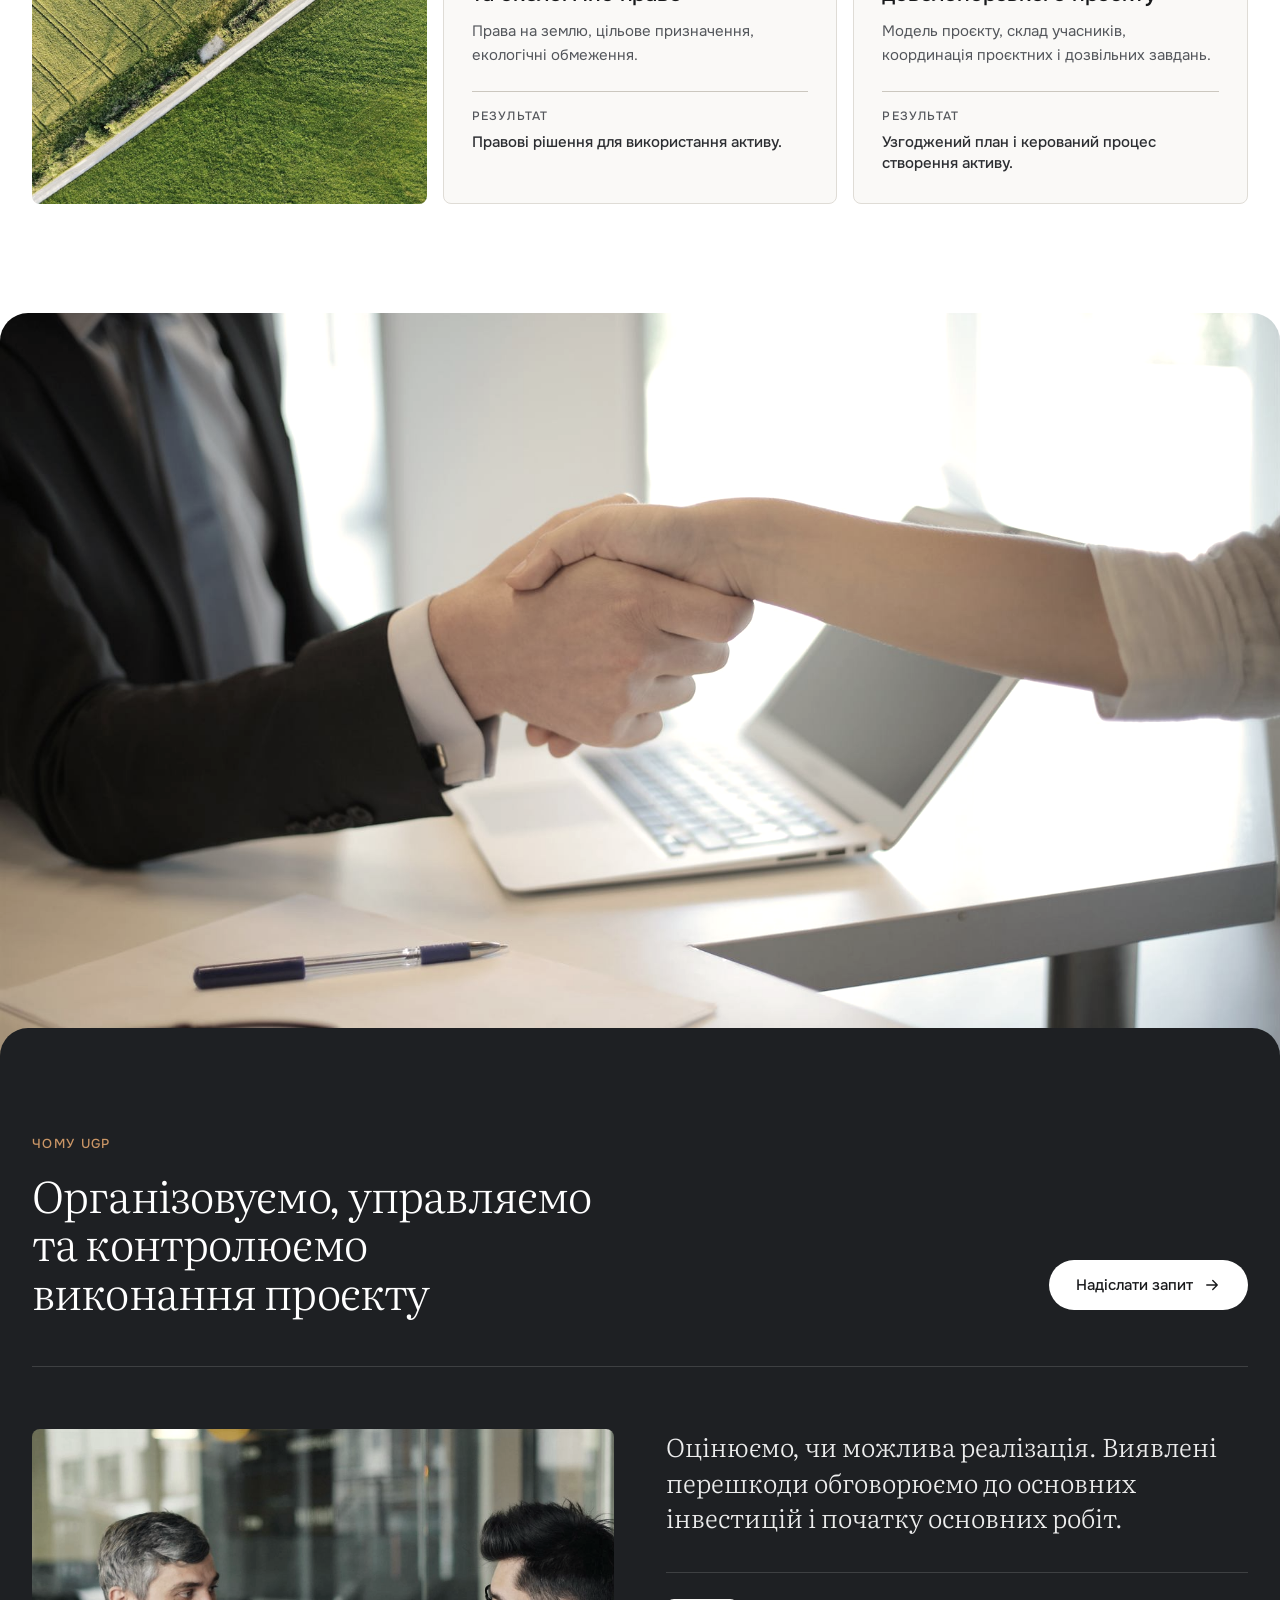
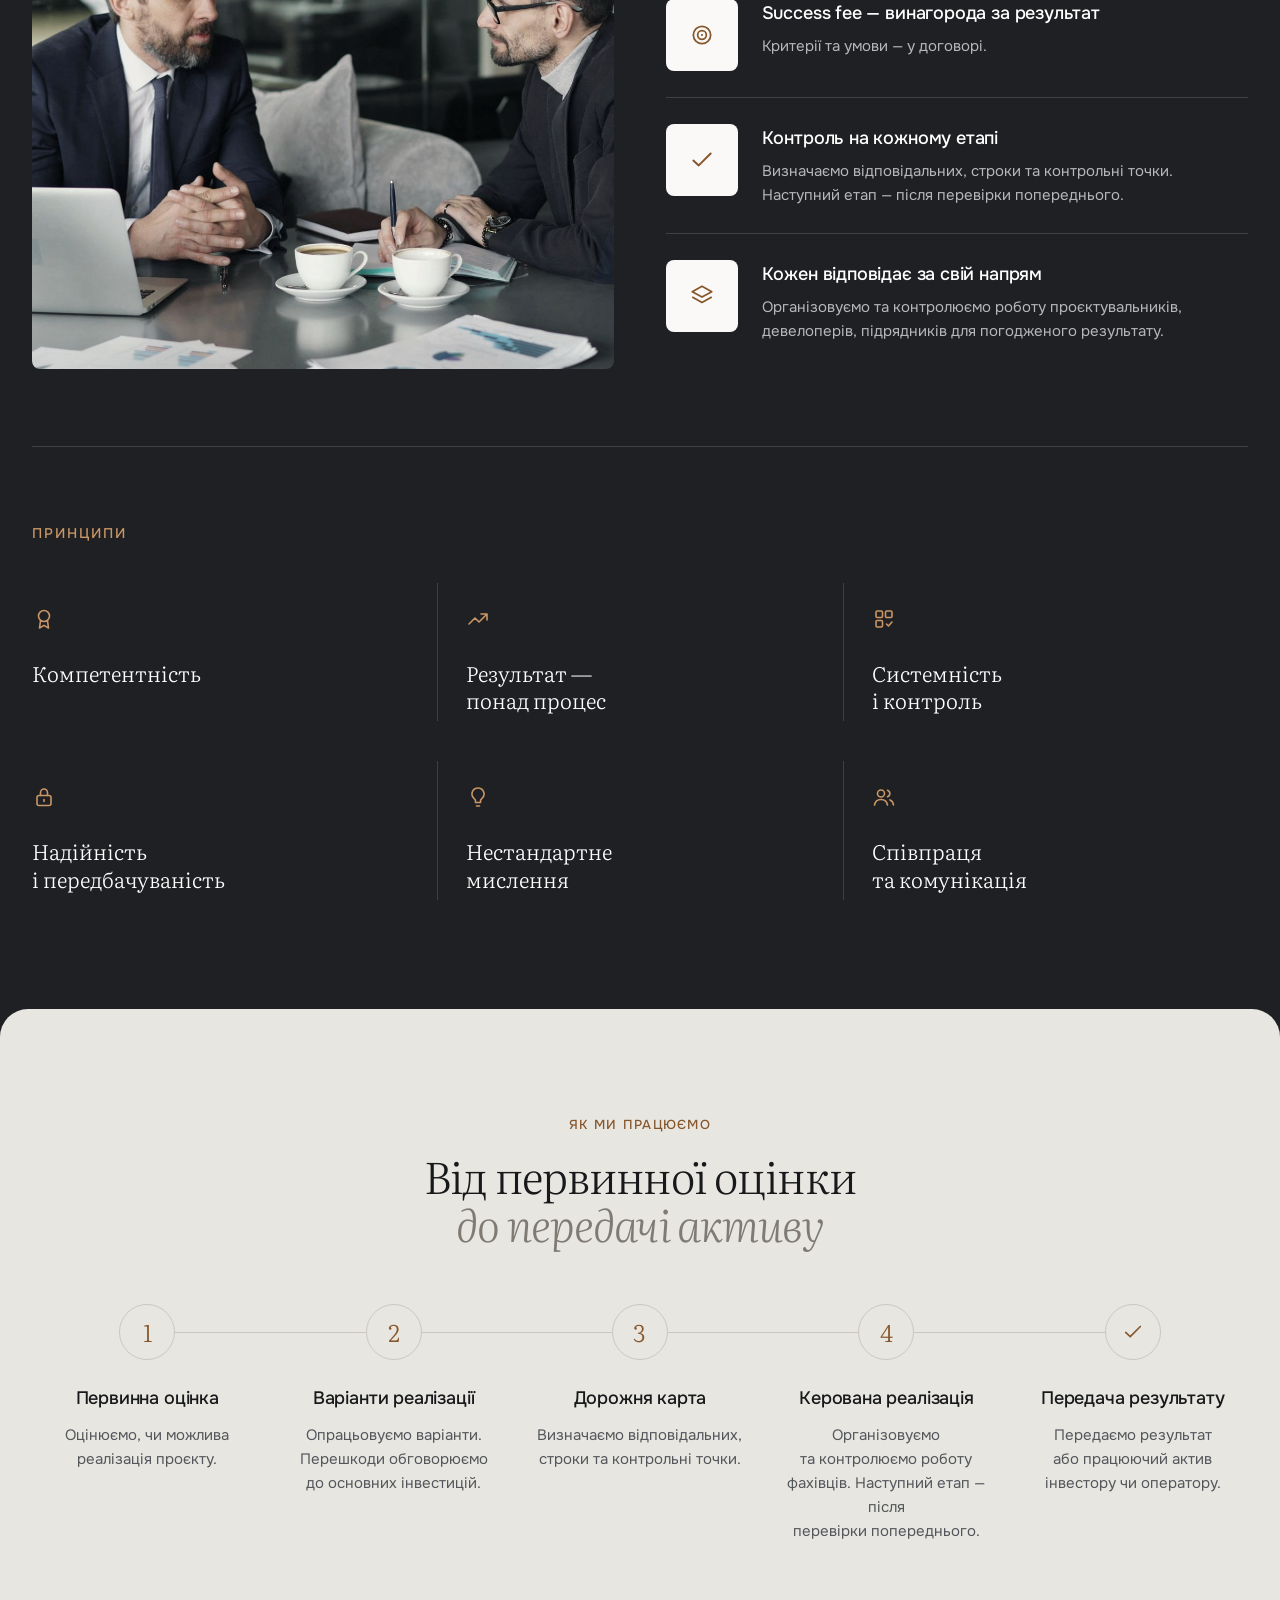
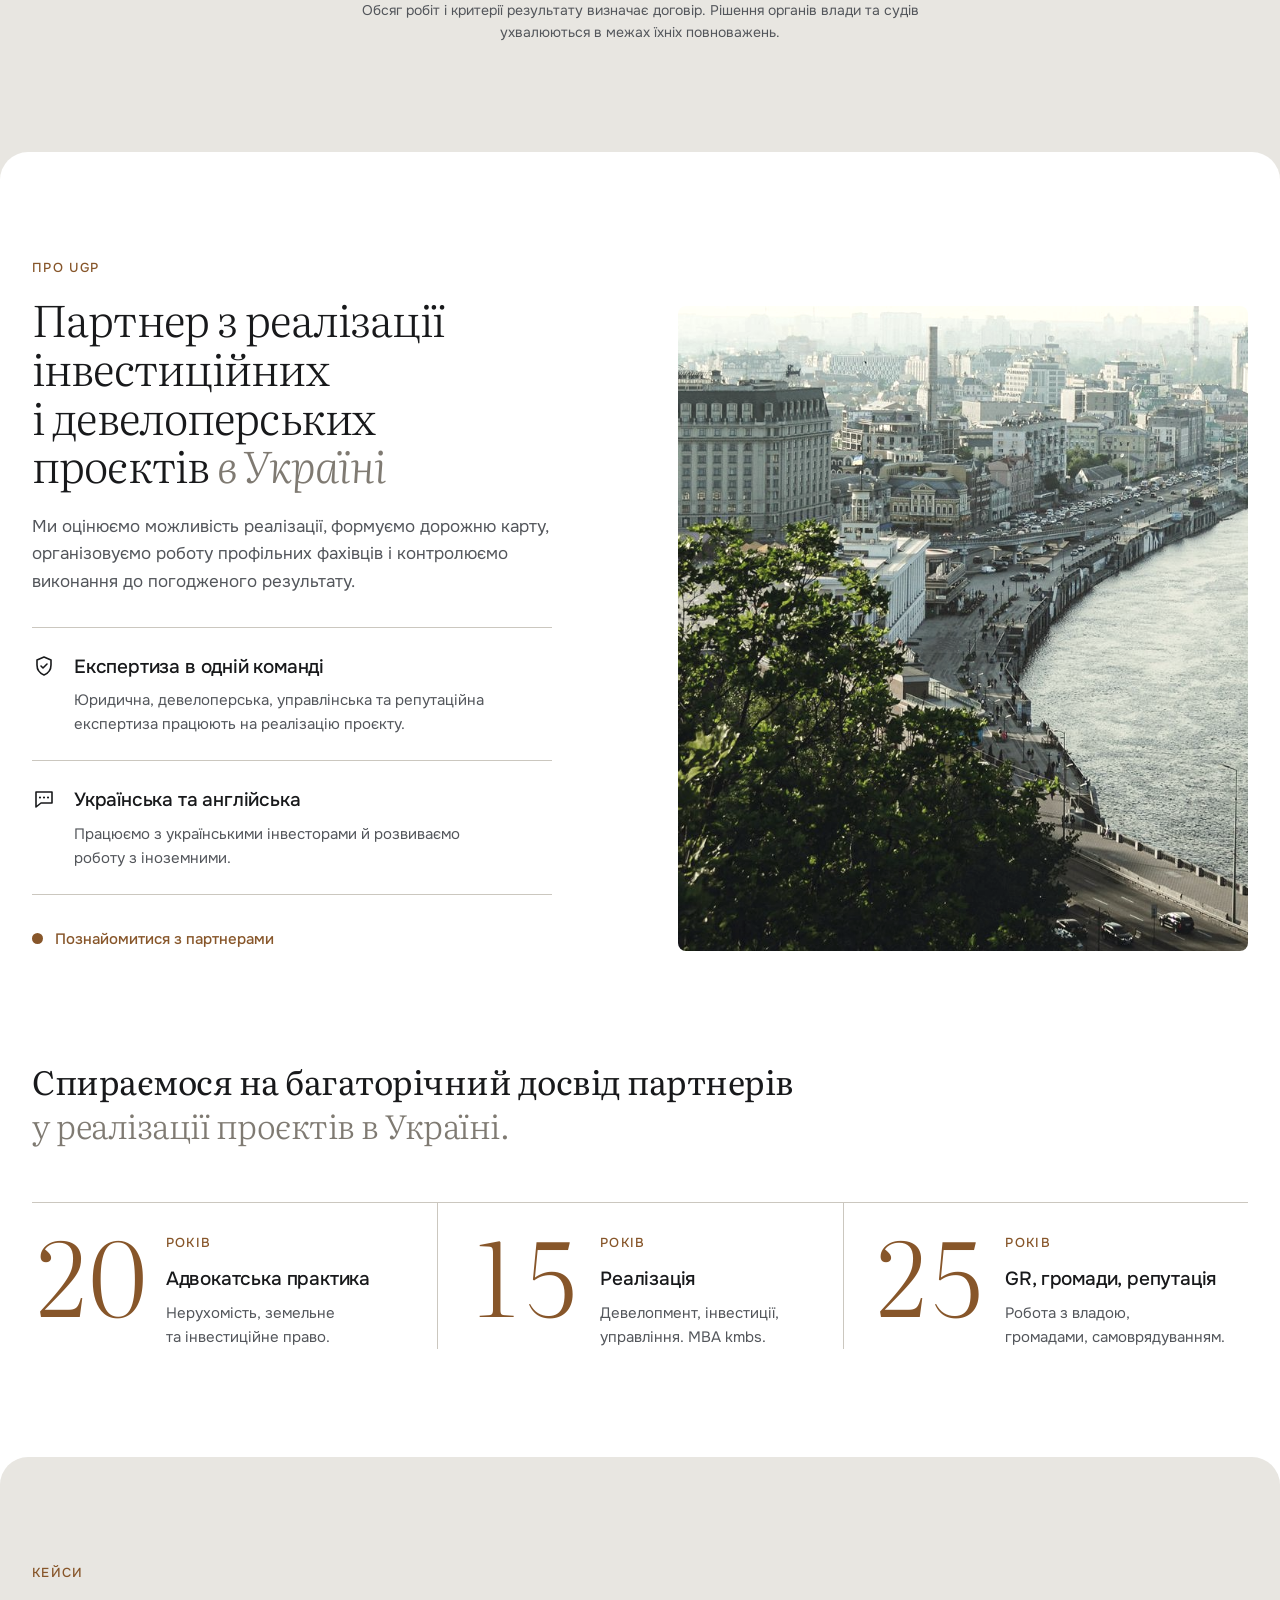
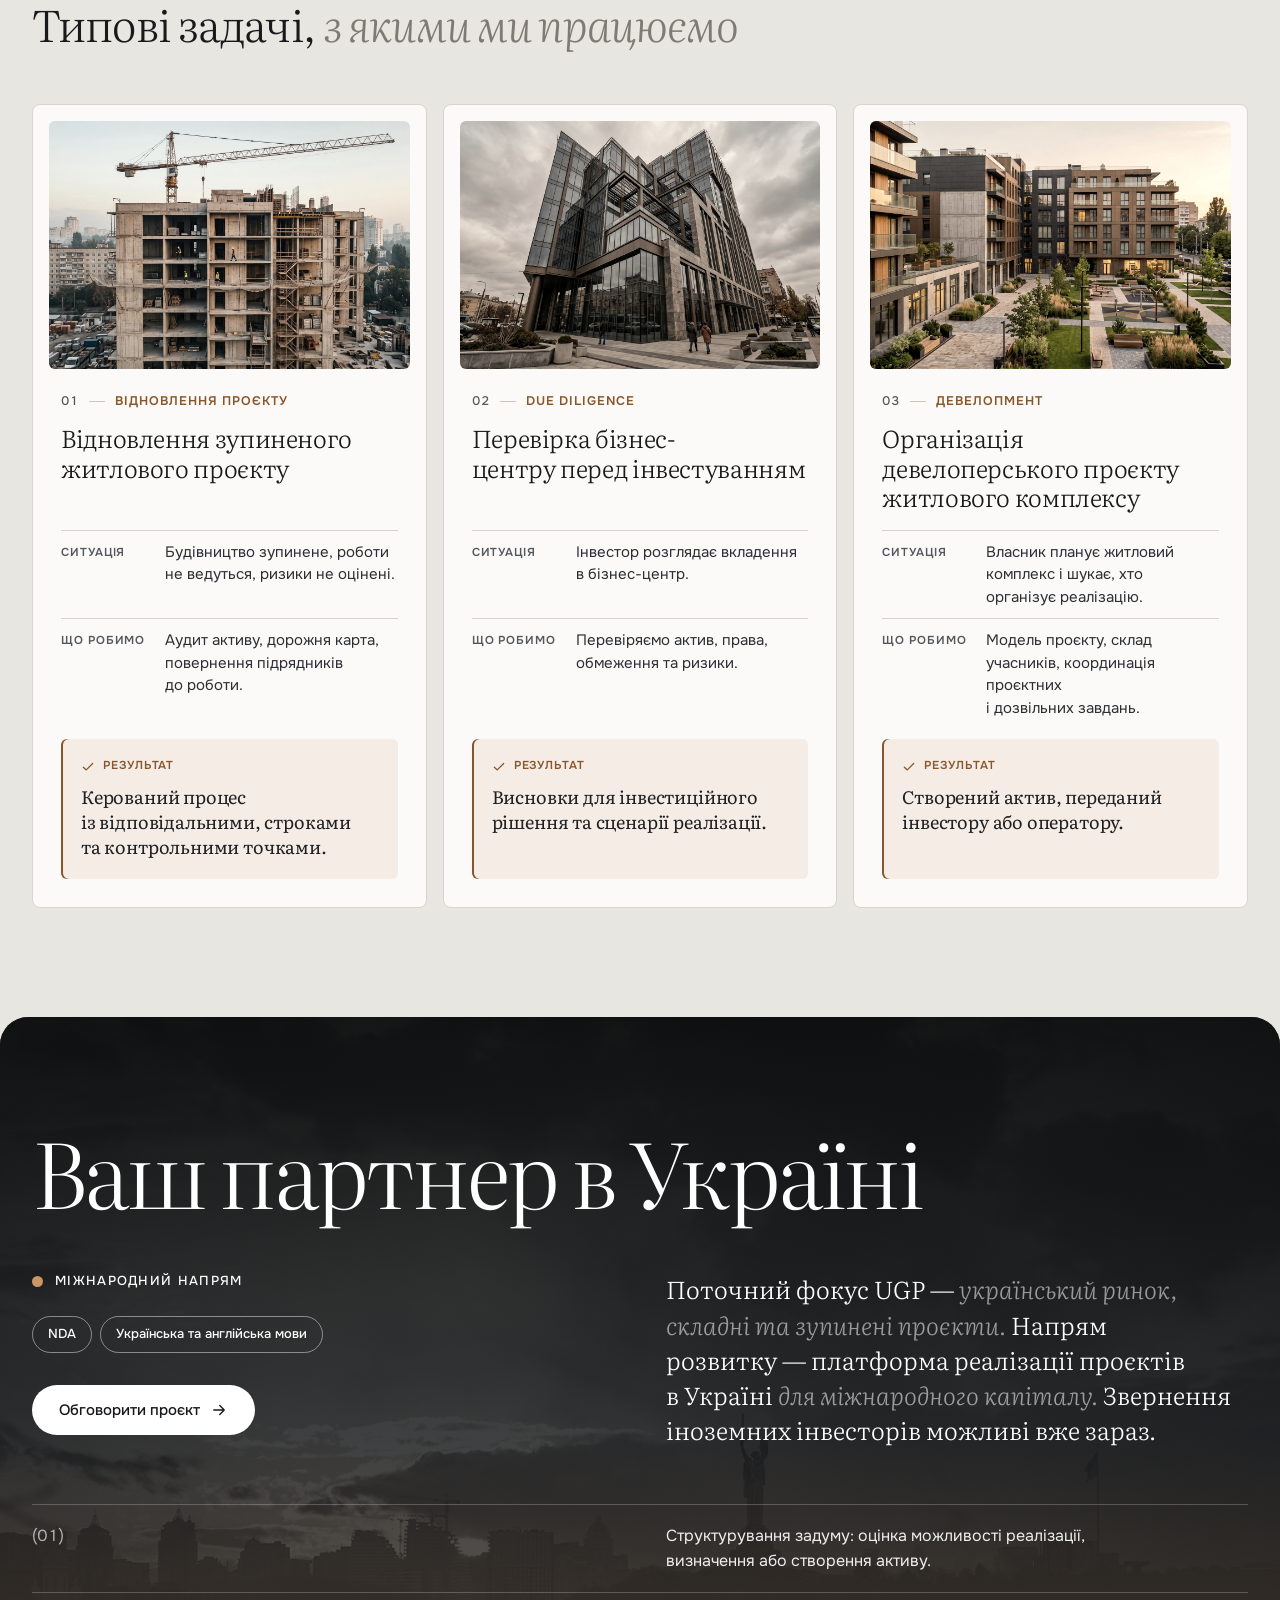
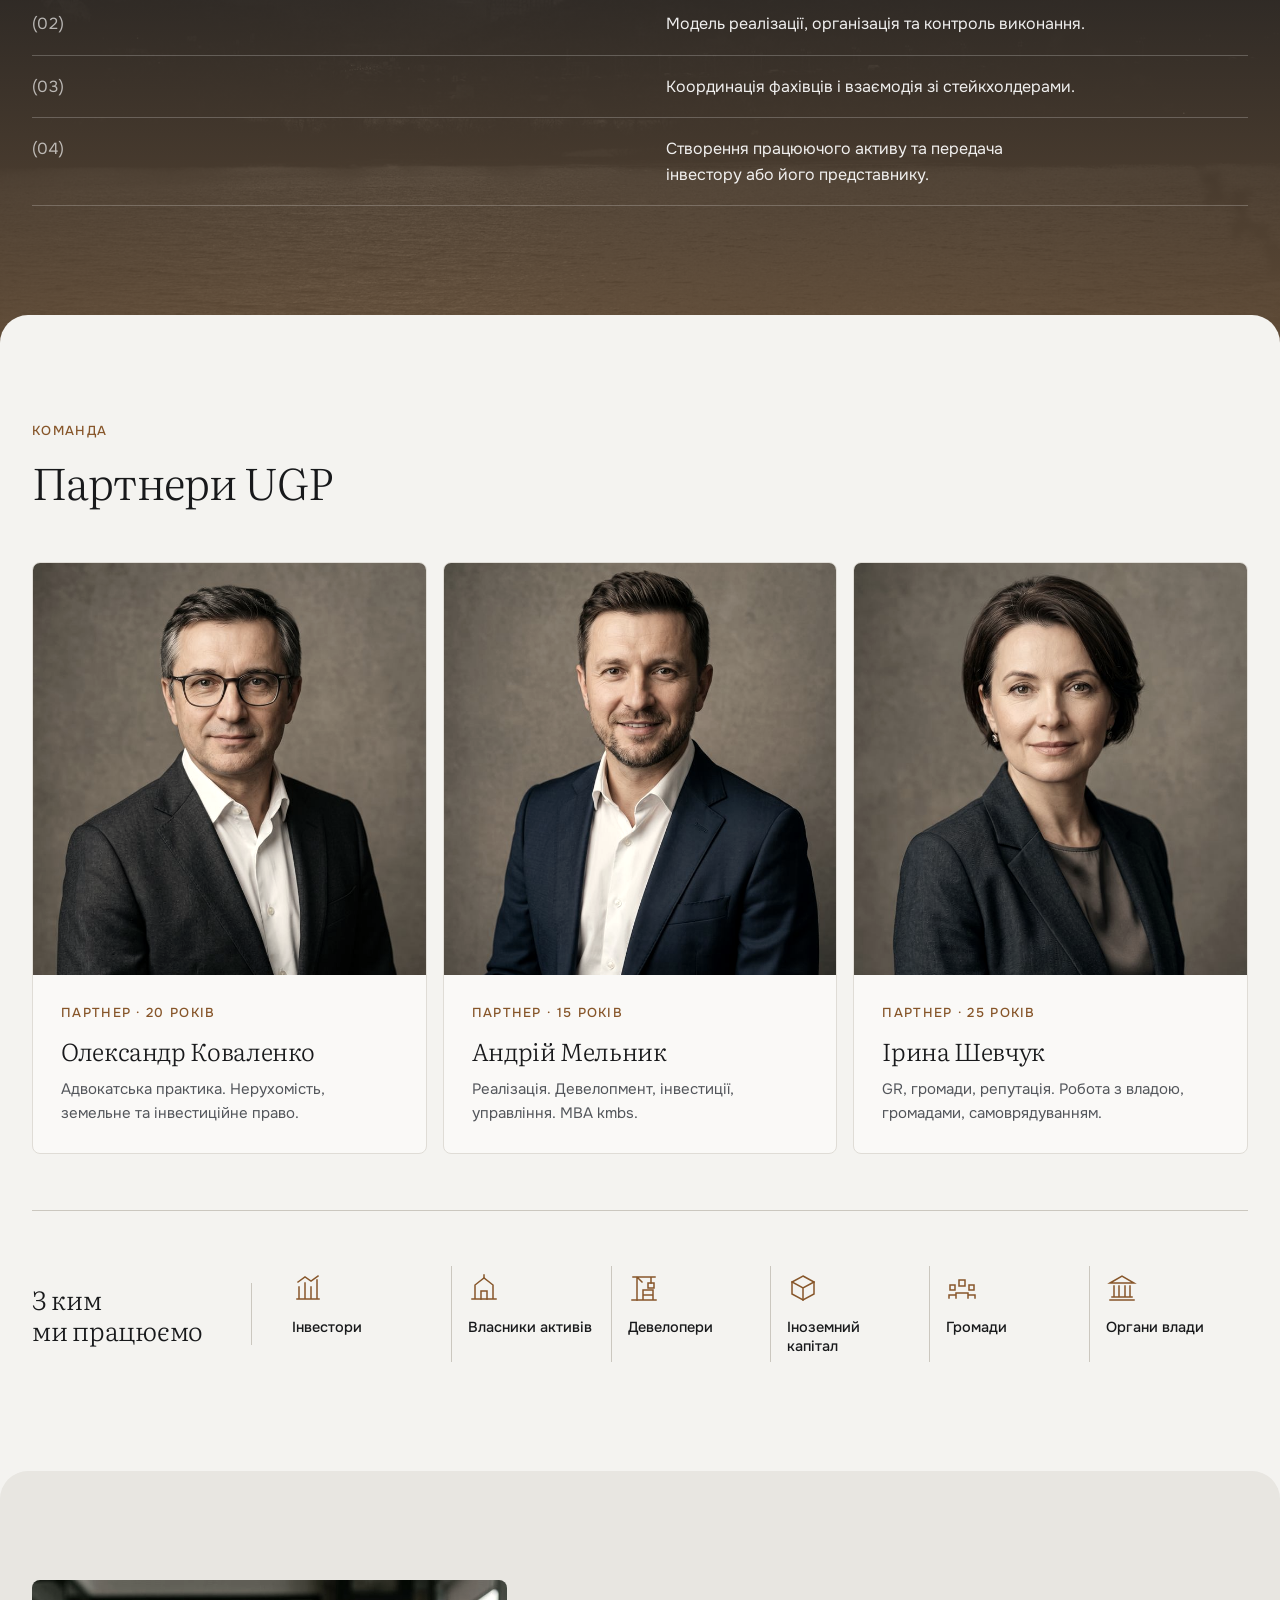
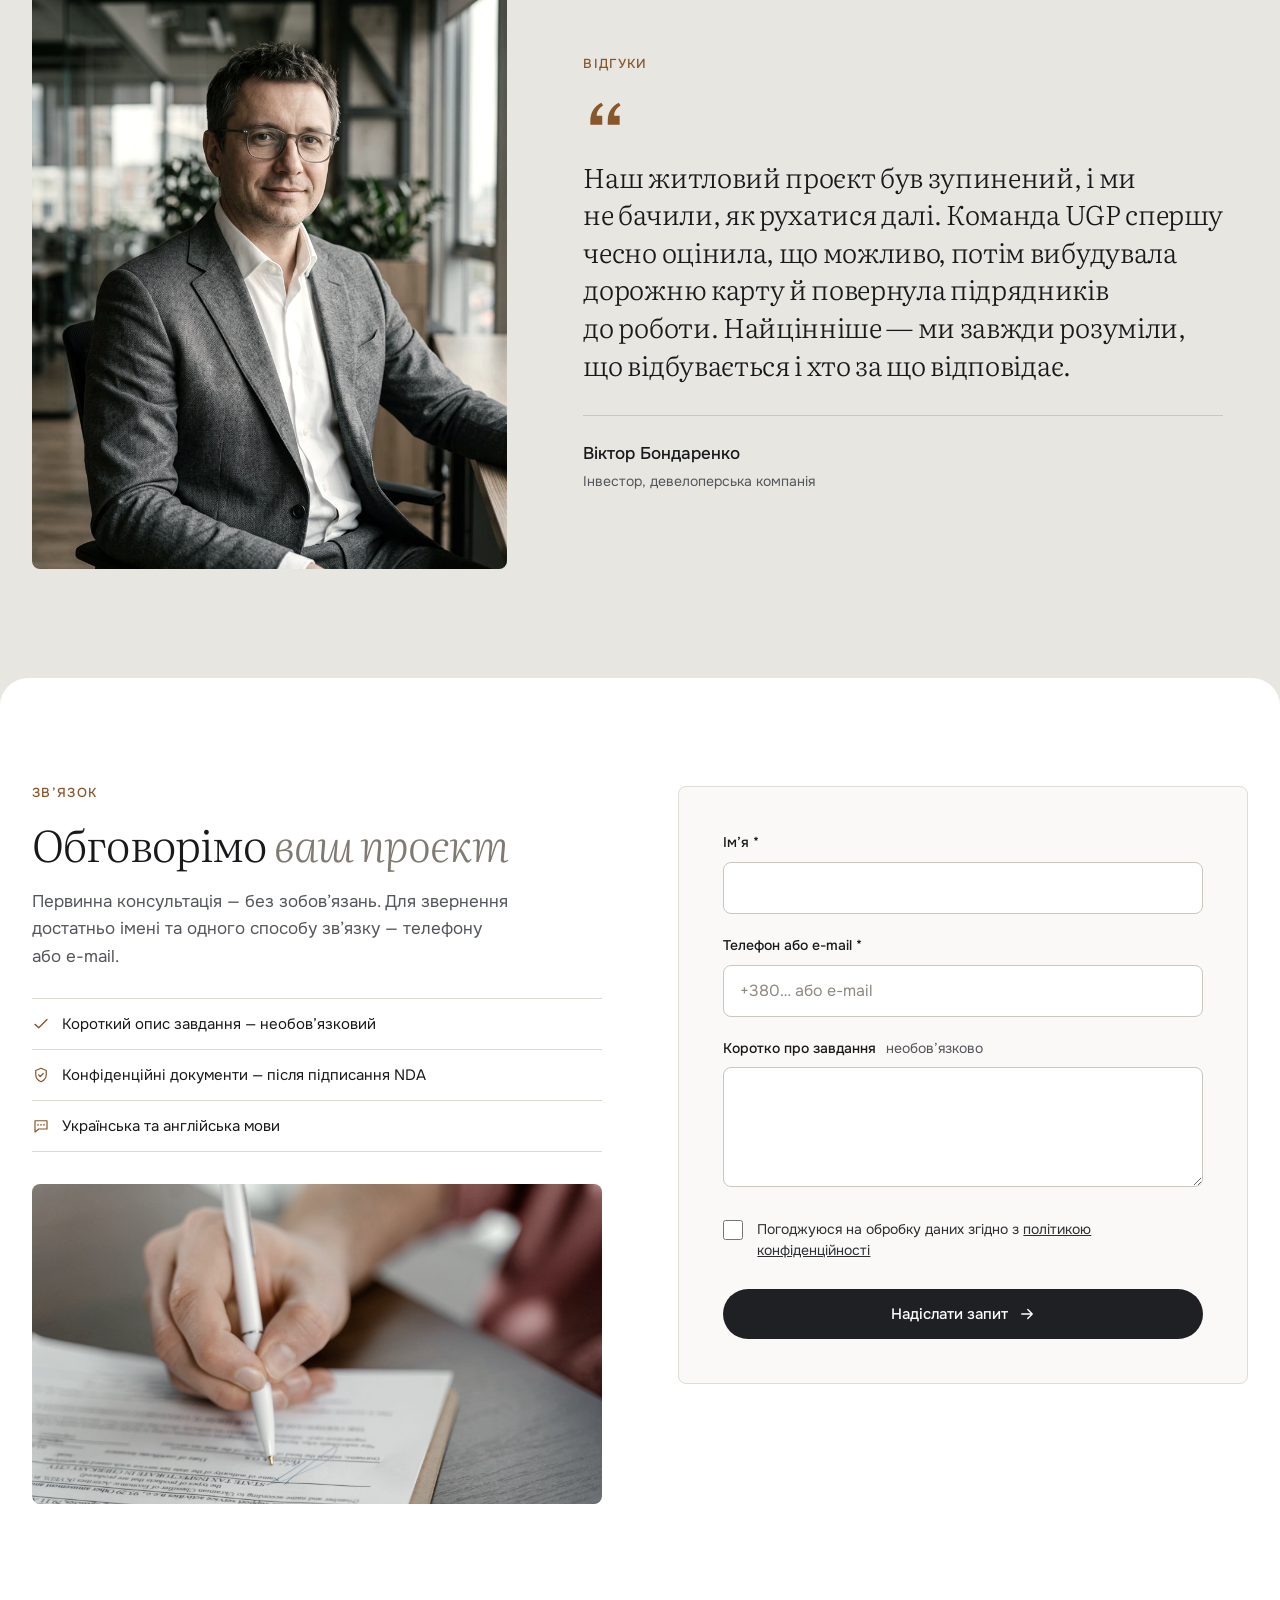
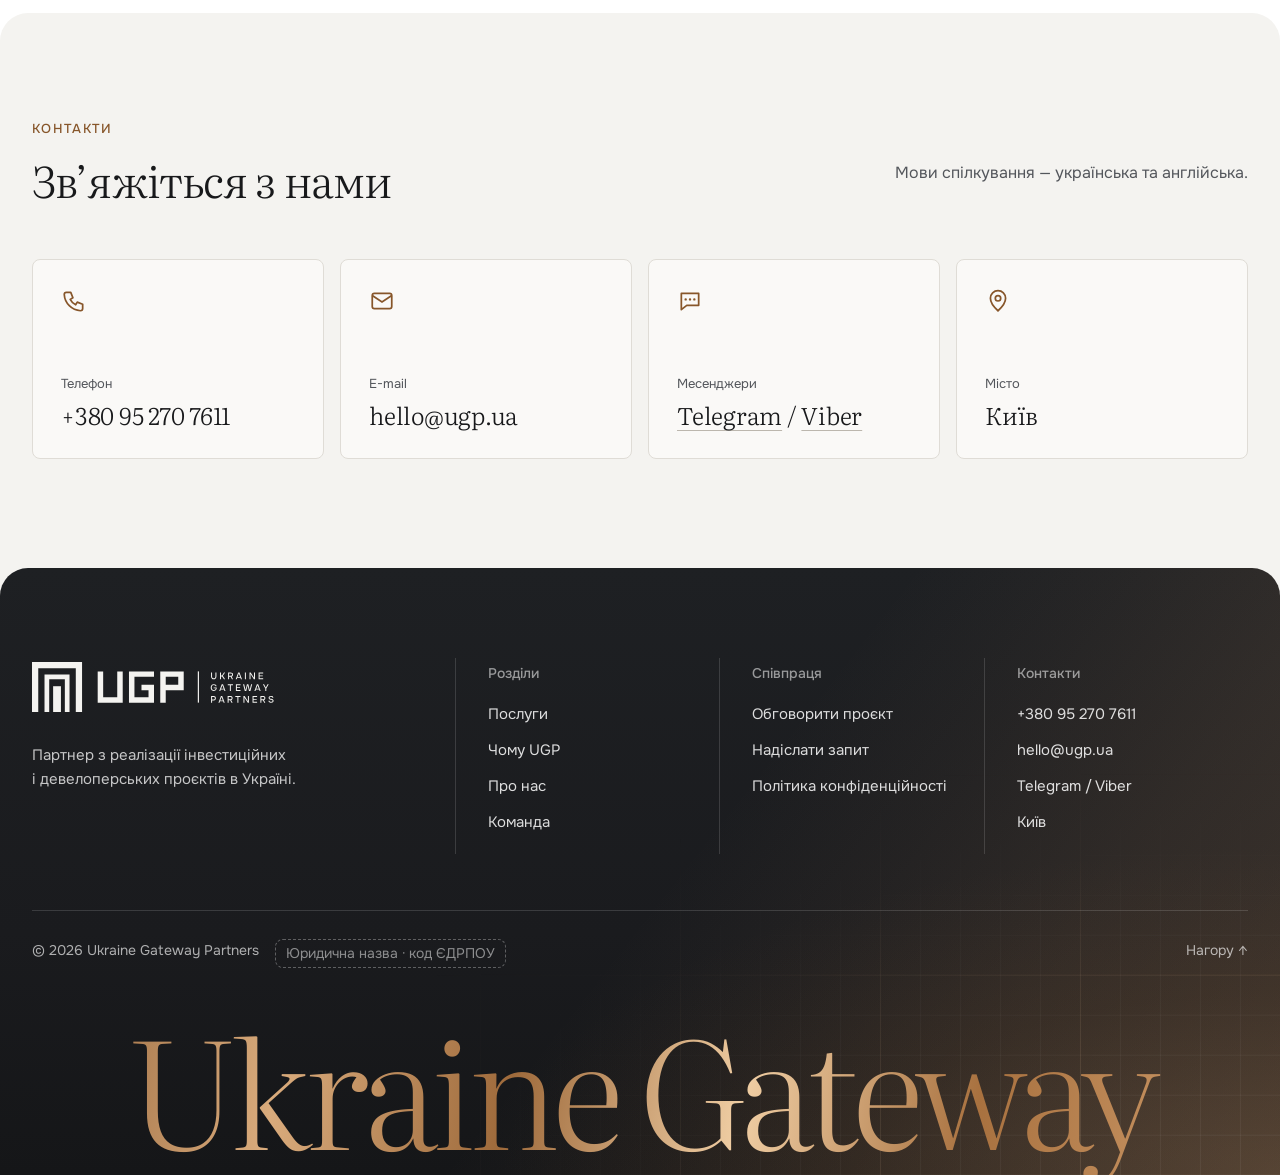
==== commit 0e49172d: "Landing refinements: hero, strips, section headers, about, cases - Hero: fine bronze underline on th" ====
--- a/site/index.html
+++ b/site/index.html
@@ -67,6 +67,13 @@
   <symbol id="i-shield" viewBox="0 0 24 24"><path d="M12 3 5 6v5c0 4.5 3 8.3 7 10 4-1.7 7-5.5 7-10V6z" fill="none" stroke="currentColor" stroke-width="1.6" stroke-linejoin="round"/><path d="m9 12 2 2 4-4" fill="none" stroke="currentColor" stroke-width="1.6" stroke-linecap="round" stroke-linejoin="round"/></symbol>
   <symbol id="i-image" viewBox="0 0 24 24"><rect x="3" y="4" width="18" height="16" rx="2" fill="none" stroke="currentColor" stroke-width="1.4"/><circle cx="9" cy="9.5" r="1.8" fill="none" stroke="currentColor" stroke-width="1.4"/><path d="m4 18 5-5 4 4 3-3 4 4" fill="none" stroke="currentColor" stroke-width="1.4" stroke-linejoin="round"/></symbol>
   <symbol id="i-user" viewBox="0 0 24 24"><circle cx="12" cy="8.5" r="4" fill="none" stroke="currentColor" stroke-width="1.3"/><path d="M4 21c.8-4.2 4-6.5 8-6.5s7.2 2.3 8 6.5" fill="none" stroke="currentColor" stroke-width="1.3" stroke-linecap="round"/></symbol>
+  <!-- «Принципи»: лінійні іконки в стилі стрічки «Завдання» -->
+  <symbol id="p-competence" viewBox="0 0 24 24"><circle cx="12" cy="9" r="5.5" fill="none" stroke="currentColor" stroke-width="1.6"/><path d="M8.6 13.4 7.5 21l4.5-2.6 4.5 2.6-1.1-7.6" fill="none" stroke="currentColor" stroke-width="1.6" stroke-linejoin="round"/></symbol>
+  <symbol id="p-result" viewBox="0 0 24 24"><path d="m3 17 6-6 4 4 8-8M15 7h6v6" fill="none" stroke="currentColor" stroke-width="1.6" stroke-linecap="round" stroke-linejoin="round"/></symbol>
+  <symbol id="p-system" viewBox="0 0 24 24"><rect x="4" y="4" width="6.5" height="6.5" rx="1.2" fill="none" stroke="currentColor" stroke-width="1.6"/><rect x="13.5" y="4" width="6.5" height="6.5" rx="1.2" fill="none" stroke="currentColor" stroke-width="1.6"/><rect x="4" y="13.5" width="6.5" height="6.5" rx="1.2" fill="none" stroke="currentColor" stroke-width="1.6"/><path d="m14.5 17 2 2 3.5-4" fill="none" stroke="currentColor" stroke-width="1.6" stroke-linecap="round" stroke-linejoin="round"/></symbol>
+  <symbol id="p-reliable" viewBox="0 0 24 24"><rect x="5" y="10.5" width="14" height="10" rx="2" fill="none" stroke="currentColor" stroke-width="1.6"/><path d="M8.5 10.5V7.5a3.5 3.5 0 0 1 7 0v3M12 14.5v2" fill="none" stroke="currentColor" stroke-width="1.6" stroke-linecap="round"/></symbol>
+  <symbol id="p-idea" viewBox="0 0 24 24"><path d="M9.5 17.5h5M10.5 21h3M12 3a6 6 0 0 0-3.6 10.8c.7.6 1.1 1.4 1.1 2.2v1.5h5V16c0-.8.4-1.6 1.1-2.2A6 6 0 0 0 12 3z" fill="none" stroke="currentColor" stroke-width="1.6" stroke-linecap="round" stroke-linejoin="round"/></symbol>
+  <symbol id="p-team" viewBox="0 0 24 24"><circle cx="9" cy="8.5" r="3.5" fill="none" stroke="currentColor" stroke-width="1.6"/><path d="M2.5 20c.6-3.5 3.2-5.5 6.5-5.5s5.9 2 6.5 5.5M15.5 5.2a3.5 3.5 0 0 1 0 6.6M18 14.9c1.9.7 3.2 2.5 3.5 5.1" fill="none" stroke="currentColor" stroke-width="1.6" stroke-linecap="round"/></symbol>
   <!-- «З ким ми працюємо»: лінійні іконки, гострі кути (stroke-linejoin: miter) -->
   <symbol id="w-investor" viewBox="0 0 32 32"><g fill="none" stroke="currentColor" stroke-width="1.5" stroke-linejoin="miter" stroke-linecap="square"><path d="M5 27h22M7 27V15M13 27V11M19 27V15M25 27V8"/><path d="M6 10l7-5 6 4 7-5"/></g></symbol>
   <symbol id="w-owner" viewBox="0 0 32 32"><g fill="none" stroke="currentColor" stroke-width="1.5" stroke-linejoin="miter" stroke-linecap="square"><path d="M4 27h24M7 27V13l9-7 9 7v14"/><path d="M13 27v-8h6v8"/><path d="M16 6V3"/></g></symbol>
@@ -122,12 +129,11 @@
   <!-- 1. HERO -->
   <section class="hero" aria-labelledby="hero-title">
     <div class="container hero__head">
-      <h1 id="hero-title" class="hero__title reveal" data-i18n="hero.title">Реалізація <span class="pill">інвестиційних<i class="pill__dot" aria-hidden="true"></i></span> проєктів в&nbsp;Україні</h1>
+      <h1 id="hero-title" class="hero__title reveal" data-i18n="hero.title">Реалізація <span class="pill">інвестиційних</span> проєктів в&nbsp;Україні</h1>
       <div class="hero__aside reveal">
         <p class="hero__audience"><span data-i18n="hero.aud1">Інвесторам</span><span data-i18n="hero.aud2">Власникам</span><span data-i18n="hero.aud3">Девелоперам</span></p>
         <p class="hero__lead" data-i18n="hero.lead">Від аналізу до працюючого активу. Організовуємо, контролюємо, відповідаємо за&nbsp;погоджений результат.</p>
         <a class="btn btn--dark" href="#contact-form"><span data-i18n="cta.discuss">Обговорити проєкт</span> <svg class="ico"><use href="#i-arrow"/></svg></a>
-        <p class="hero__assure"><svg class="ico" aria-hidden="true"><use href="#i-shield"/></svg><span data-i18n="hero.assure">Первинна консультація без зобов’язань · NDA · українська / англійська</span></p>
       </div>
     </div>
     <div class="hero__gallery">
@@ -147,12 +153,12 @@
     </div>
     <div class="tasks">
       <div class="container">
-        <p class="tasks__label reveal" data-i18n="tasks.label">Завдання, з якими звертаються до&nbsp;UGP</p>
+        <p class="eyebrow eyebrow--light tasks__label reveal" data-i18n="tasks.label">Завдання, з якими звертаються до&nbsp;UGP</p>
         <ul class="tasks__list">
-          <li class="reveal"><svg class="ico"><use href="#i-restart"/></svg><span data-i18n="tasks.t1">Відновити зупинений проєкт</span></li>
-          <li class="reveal"><svg class="ico"><use href="#i-flow"/></svg><span data-i18n="tasks.t2">Організувати виконання</span></li>
-          <li class="reveal"><svg class="ico"><use href="#i-search"/></svg><span data-i18n="tasks.t3">Оцінити проєкт до інвестування</span></li>
-          <li class="reveal"><svg class="ico"><use href="#i-flag"/></svg><span data-i18n="tasks.t4">Підготувати до запуску</span></li>
+          <li class="reveal"><svg class="ico"><use href="#i-restart"/></svg><span data-i18n="tasks.t1">Відновити<br>зупинений проєкт</span></li>
+          <li class="reveal"><svg class="ico"><use href="#i-flow"/></svg><span data-i18n="tasks.t2">Організувати<br>виконання</span></li>
+          <li class="reveal"><svg class="ico"><use href="#i-search"/></svg><span data-i18n="tasks.t3">Оцінити проєкт<br>до інвестування</span></li>
+          <li class="reveal"><svg class="ico"><use href="#i-flag"/></svg><span data-i18n="tasks.t4">Підготувати<br>до запуску</span></li>
         </ul>
       </div>
     </div>
@@ -230,7 +236,6 @@
           <p class="svc__result"><span data-i18n="svc.result">Результат</span><b data-i18n="svc6.result">Узгоджений план і керований процес створення активу.</b></p>
         </article>
       </div>
-      <p class="fineprint reveal" data-i18n="services.fine">Правові напрями підтримують реалізацію інвестиційного проєкту. Оцінка ризиків входить до Due Diligence та роботи над проєктом.</p>
     </div>
   </section>
 
@@ -278,14 +283,14 @@
         </div>
       </div>
       <div class="principles reveal">
-        <p class="principles__label" data-i18n="why.principles">Принципи</p>
-        <ul>
-          <li><span>01</span><b data-i18n="why.p1">Компетентність</b></li>
-          <li><span>02</span><b data-i18n="why.p2">Результат — понад процес</b></li>
-          <li><span>03</span><b data-i18n="why.p3">Системність і контроль</b></li>
-          <li><span>04</span><b data-i18n="why.p4">Надійність і передбачуваність</b></li>
-          <li><span>05</span><b data-i18n="why.p5">Нестандартне мислення</b></li>
-          <li><span>06</span><b data-i18n="why.p6">Співпраця та комунікація</b></li>
+        <p class="eyebrow eyebrow--light tasks__label" data-i18n="why.principles">Принципи</p>
+        <ul class="tasks__list tasks__list--3">
+          <li><svg class="ico" aria-hidden="true"><use href="#p-competence"/></svg><span data-i18n="why.p1">Компетентність</span></li>
+          <li><svg class="ico" aria-hidden="true"><use href="#p-result"/></svg><span data-i18n="why.p2">Результат —<br>понад процес</span></li>
+          <li><svg class="ico" aria-hidden="true"><use href="#p-system"/></svg><span data-i18n="why.p3">Системність<br>і контроль</span></li>
+          <li><svg class="ico" aria-hidden="true"><use href="#p-reliable"/></svg><span data-i18n="why.p4">Надійність<br>і передбачуваність</span></li>
+          <li><svg class="ico" aria-hidden="true"><use href="#p-idea"/></svg><span data-i18n="why.p5">Нестандартне<br>мислення</span></li>
+          <li><svg class="ico" aria-hidden="true"><use href="#p-team"/></svg><span data-i18n="why.p6">Співпраця<br>та комунікація</span></li>
         </ul>
       </div>
     </div>
@@ -314,8 +319,8 @@
   <section class="section section--white sheet" id="about" aria-labelledby="about-title">
     <div class="container">
       <div class="about">
+        <p class="eyebrow reveal" data-i18n="about.eyebrow">Про UGP</p>
         <div class="about__body">
-          <p class="eyebrow reveal" data-i18n="about.eyebrow">Про UGP</p>
           <h2 id="about-title" class="reveal" data-i18n="about.title">Партнер з реалізації інвестиційних і девелоперських проєктів <span class="tone">в&nbsp;Україні</span></h2>
           <p class="about__text reveal" data-i18n="about.text">Ми оцінюємо можливість реалізації, формуємо дорожню карту, організовуємо роботу профільних фахівців і контролюємо виконання до погодженого результату.</p>
           <ul class="about__points">
@@ -343,7 +348,6 @@
             <div><p class="exp__unit" data-i18n="exp.years">років</p><h3 data-i18n="exp.t3Title">GR, громади, репутація</h3><p data-i18n="exp.t3Text">Робота з владою, громадами, самоврядуванням.</p></div>
           </div>
         </div>
-        <p class="fineprint reveal" data-i18n="exp.fine">Це досвід партнерів за відповідними напрямами. Цифри не позначають вік компанії та не підсумовуються.</p>
       </div>
     </div>
   </section>
@@ -368,7 +372,7 @@
             <dl class="case__steps">
               <div><dt data-i18n="cases.lSituation">Ситуація</dt><dd data-i18n="case1.s">Будівництво зупинене, роботи не ведуться, ризики не оцінені.</dd></div>
               <div><dt data-i18n="cases.lAction">Що робимо</dt><dd data-i18n="case1.a">Аудит активу, дорожня карта, повернення підрядників до роботи.</dd></div>
-              <div><dt data-i18n="cases.lResult">Результат</dt><dd data-i18n="case1.r">Керований процес із відповідальними, строками та контрольними точками.</dd></div>
+              <div class="case__result"><dt data-i18n="cases.lResult">Результат</dt><dd data-i18n="case1.r">Керований процес із відповідальними, строками та контрольними точками.</dd></div>
             </dl>
           </div>
         </article>
@@ -381,7 +385,7 @@
             <dl class="case__steps">
               <div><dt data-i18n="cases.lSituation">Ситуація</dt><dd data-i18n="case2.s">Інвестор розглядає вкладення в бізнес-центр.</dd></div>
               <div><dt data-i18n="cases.lAction">Що робимо</dt><dd data-i18n="case2.a">Перевіряємо актив, права, обмеження та ризики.</dd></div>
-              <div><dt data-i18n="cases.lResult">Результат</dt><dd data-i18n="case2.r">Висновки для інвестиційного рішення та сценарії реалізації.</dd></div>
+              <div class="case__result"><dt data-i18n="cases.lResult">Результат</dt><dd data-i18n="case2.r">Висновки для інвестиційного рішення та сценарії реалізації.</dd></div>
             </dl>
           </div>
         </article>
@@ -394,7 +398,7 @@
             <dl class="case__steps">
               <div><dt data-i18n="cases.lSituation">Ситуація</dt><dd data-i18n="case3.s">Власник планує житловий комплекс і шукає, хто організує реалізацію.</dd></div>
               <div><dt data-i18n="cases.lAction">Що робимо</dt><dd data-i18n="case3.a">Модель проєкту, склад учасників, координація проєктних і дозвільних завдань.</dd></div>
-              <div><dt data-i18n="cases.lResult">Результат</dt><dd data-i18n="case3.r">Створений актив, переданий інвестору або оператору.</dd></div>
+              <div class="case__result"><dt data-i18n="cases.lResult">Результат</dt><dd data-i18n="case3.r">Створений актив, переданий інвестору або оператору.</dd></div>
             </dl>
           </div>
         </article>
--- a/site/assets/css/style.css
+++ b/site/assets/css/style.css
@@ -34,6 +34,7 @@
   --gap: 16px;
   --section: clamp(80px, 8.5vw, 120px);
   --head-gap: clamp(40px, 4.5vw, 56px);
+  --strip-pad: clamp(56px, 6vw, 88px); /* відступи стрічок «Завдання» і «Принципи» */
   --radius: 8px;
   --sheet: 28px;             /* заокруглення верхніх кутів секцій-«аркушів» */
   --edge: max(var(--gutter), calc((100vw - var(--wrap)) / 2));
@@ -69,11 +70,12 @@
   letter-spacing: -.02em;
   text-wrap: balance;
 }
-h2 { font-size: clamp(32px, 3.4vw, 50px); line-height: 1.12; }
+:root { --fs-h2: clamp(32px, 3.4vw, 50px); }
+h2 { font-size: var(--fs-h2); line-height: 1.12; }
 h3, h4 { font-weight: 500; letter-spacing: -.01em; text-wrap: balance; }
 /* Без «вдів»: останній рядок абзацу не лишається з одного слова */
 p, li, dd, dt, blockquote, figcaption { text-wrap: pretty; }
-.tasks__list li, .principles b, .who span, .steps-list b, .btn { text-wrap: balance; }
+.tasks__list li, .who span, .steps-list b, .btn { text-wrap: balance; }
 
 /* Акцентні слова в заголовках: курсив + приглушений тон */
 .tone { font-style: italic; color: var(--tone); }
@@ -120,10 +122,9 @@
 
 /* ---------- Заголовки секцій ---------- */
 .eyebrow {
-  display: flex; align-items: center; gap: 10px; margin-bottom: 20px;
+  display: flex; align-items: center; margin-bottom: 20px;
   font: 500 13px/1 var(--sans); letter-spacing: .1em; text-transform: uppercase; color: var(--accent);
 }
-.eyebrow::before { content: ""; width: 24px; height: 1.5px; background: currentColor; }
 .eyebrow--light { color: var(--accent-dark); }
 .eyebrow--center { justify-content: center; }
 
@@ -138,10 +139,19 @@
 /* Секції-«аркуші»: кожна наступна заходить на попередню із заокругленими верхніми кутами */
 .sheet { position: relative; border-radius: var(--sheet) var(--sheet) 0 0; margin-top: calc(-1 * var(--sheet)); }
 
-.section-head { display: flex; justify-content: space-between; align-items: flex-end; gap: 40px; margin-bottom: var(--head-gap); }
-.section-head > div { max-width: 720px; }
-.section-head__text { max-width: 340px; color: var(--muted); font-size: 15px; }
-.section-head--center { justify-content: center; text-align: center; }
+/* Заголовок секції: надзаголовок над рядком «заголовок ↔ текст праворуч».
+   Верх заголовка і тексту праворуч вирівняно по верху великих літер (див. «Вирівнювання по висоті літер» нижче). */
+/* Заголовок обрізано до базової лінії (див. нижче) — додаємо висоту виносних елементів, щоб відступ під ним не змінився */
+.section-head { display: grid; grid-template-columns: minmax(0, 1fr) auto; grid-template-areas: "eyebrow ." "title side"; column-gap: 40px; align-items: start; margin-bottom: calc(var(--head-gap) + var(--fs-h2) * .131); }
+.section-head > div { display: contents; }
+.section-head .eyebrow { grid-area: eyebrow; margin-bottom: calc(20px + var(--fs-h2) * .265); }
+.section-head h2 { grid-area: title; max-width: 720px; }
+/* Заголовок з текстом праворуч: сіра частина завжди з нового рядка (як в UA), щоб заголовок не був нижчим за текст */
+.section-head:has(.section-head__text) h2 .tone { display: block; }
+/* Текст праворуч вирівняно по верху: верх великих літер першого рядка = верх великих літер заголовка */
+.section-head__text { grid-area: side; align-self: start; max-width: 440px; color: var(--muted); font-size: 16px; text-wrap: balance; }
+.section-head > .btn { grid-area: side; align-self: end; } /* низ кнопки = базова лінія заголовка */
+.section-head--center { grid-template-columns: minmax(0, 1fr); grid-template-areas: "eyebrow" "title"; justify-items: center; text-align: center; }
 .section-head--center .eyebrow { justify-content: center; }
 .subhead { font: 500 22px/1.3 var(--sans); margin: calc(var(--head-gap) * 1.5) 0 28px; }
 .fineprint { margin-top: 28px; max-width: 68ch; color: var(--muted); font-size: 14px; }
@@ -187,23 +197,25 @@
 .burger { display: none; }
 
 /* ---------- 1. Hero ---------- */
-.hero { padding-top: clamp(56px, 7vw, 96px); }
-.hero__head { display: grid; grid-template-columns: minmax(0, 1.65fr) minmax(0, 1fr); gap: 48px; align-items: end; }
-.hero__title { font-size: clamp(42px, 5vw, 72px); line-height: 1.06; }
+.hero { padding-top: clamp(80px, 9.5vw, 136px); }
+.hero__head { display: grid; grid-template-columns: minmax(0, 1.65fr) minmax(0, 1fr); gap: 72px; align-items: start; }
+.hero__title { font-size: clamp(42px, 5vw, 72px); line-height: 1.17; }
+/* Виділене слово: тонка бронзова лінія під літерами, «малюється» при завантаженні */
 .pill {
-  display: inline-flex; align-items: center; gap: .16em;
-  padding: .02em .14em .06em .3em; margin: 0 .04em;
-  background: var(--pill); border-radius: 999px; color: var(--dark); line-height: 1.02;
-}
-.pill__dot { display: inline-block; width: .48em; height: .48em; flex: none; margin-top: .08em; border-radius: 50%; border: .06em solid #fff; background: rgba(255,255,255,.4); }
-.hero__aside { max-width: 400px; justify-self: end; padding-bottom: 6px; }
-.hero__audience { display: flex; flex-wrap: wrap; gap: 8px; margin-bottom: 20px; }
+  background: linear-gradient(var(--accent), var(--accent)) no-repeat 0 calc(100% - .11em) / 0 1.5px;
+  -webkit-box-decoration-break: clone; box-decoration-break: clone;
+  animation: pill-draw 1.2s var(--ease) .7s forwards;
+}
+@keyframes pill-draw { to { background-size: 100% 1.5px; } }
+/* Права колонка на всю висоту заголовка: верх тегів = верх першого рядка, низ кнопки = базова лінія останнього */
+.hero__aside { max-width: 400px; justify-self: end; align-self: stretch; display: flex; flex-direction: column; align-items: flex-start; justify-content: space-between; gap: 14px; }
+/* EN-заголовок коротший: на десктопі — теж три рядки, щоб права колонка вміщалася між лініями */
+@media (min-width: 901px) { html[lang="en"] .hero__title { max-width: 9em; } }
+.hero__audience { display: flex; flex-wrap: wrap; gap: 8px; }
 .hero__audience span { font-size: 13px; font-weight: 500; padding: 6px 13px; border: 1px solid var(--line-2); border-radius: 999px; background: var(--white); }
-.hero__lead { color: var(--muted); font-size: 17px; margin-bottom: 28px; }
-.hero__assure { display: flex; align-items: center; gap: 8px; margin-top: 18px; font-size: 13.5px; color: var(--muted); }
-.hero__assure .ico { width: 16px; height: 16px; color: var(--accent); }
-
-.hero__gallery { display: grid; grid-template-columns: repeat(3, 1fr); gap: var(--gap); max-width: calc(var(--wrap) + var(--gutter) * 2); margin: clamp(48px, 5.5vw, 80px) auto 0; padding: 0 var(--gutter); }
+.hero__lead { color: var(--muted); font-size: 17px; }
+
+.hero__gallery { display: grid; grid-template-columns: repeat(3, 1fr); gap: var(--gap); max-width: calc(var(--wrap) + var(--gutter) * 2); margin: clamp(64px, 7.5vw, 112px) auto 0; padding: 0 var(--gutter); }
 .hero__photo { position: relative; border-radius: var(--radius); overflow: hidden; aspect-ratio: 6 / 5; background: var(--card); }
 .hero__photo img { width: 100%; height: 100%; object-fit: cover; }
 .hero__badge { position: absolute; left: 14px; right: 14px; bottom: 14px; display: flex; align-items: center; gap: 20px; background: #fff; border-radius: var(--radius); padding: 20px 22px; box-shadow: 0 12px 32px rgba(var(--shadow), .12); }
@@ -213,26 +225,30 @@
 .hero__badge-sub { font-size: 13px; color: var(--muted); }
 
 /* Смуга завдань: темна стрічка з 4 рівними колонками та вертикальними розділювачами */
-.tasks { background: var(--dark); color: #fff; margin-top: clamp(48px, 5vw, 72px); padding: 36px 0 calc(40px + var(--sheet)); }
-.tasks__label { font-size: 13px; font-weight: 500; letter-spacing: .1em; text-transform: uppercase; color: rgba(255,255,255,.6); margin-bottom: 8px; }
+.tasks { background: var(--dark); color: #fff; margin-top: clamp(48px, 5vw, 72px); padding: var(--strip-pad) 0 calc(var(--strip-pad) + var(--sheet)); }
+/* Підпис стрічки — як інші підписи секцій, трохи більший: контраст #cb9666 на #1e2023 ≈ 6.3:1 */
+.tasks__label { font-size: 14px; line-height: 1.5; letter-spacing: .14em; margin-bottom: clamp(28px, 3vw, 40px); }
 .tasks__list { display: grid; grid-template-columns: repeat(4, minmax(0, 1fr)); }
-.tasks__list li { display: flex; flex-direction: column; gap: 18px; padding: 24px 24px 8px; border-left: 1px solid var(--dark-line); font: 300 21px/1.3 var(--serif); }
+/* Кожен пункт — рівно два рядки: розрив задано <br>, усередині рядка перенос заборонено */
+.tasks__list li { display: flex; flex-direction: column; gap: 28px; padding: 24px 28px 8px; white-space: nowrap; hyphens: manual; overflow-wrap: normal; word-break: normal; border-left: 1px solid var(--dark-line); font: 300 21px/1.3 var(--serif); }
 .tasks__list li:first-child { border-left: 0; padding-left: 0; }
 .tasks__list .ico { width: 24px; height: 24px; color: var(--accent-dark); }
 
 /* ---------- 2. Послуги ---------- */
-.feature { display: grid; grid-template-columns: minmax(0, 1fr) minmax(0, 1.2fr); gap: var(--gap); background: var(--card); border: 1px solid var(--card-line); border-radius: var(--radius); padding: var(--gap); }
-.feature__media { border-radius: calc(var(--radius) - 2px); overflow: hidden; min-height: 460px; }
-.feature__media img { width: 100%; height: 100%; object-fit: cover; }
-.feature__body { padding: clamp(20px, 3vw, 40px); display: flex; flex-direction: column; align-items: flex-start; }
+/* Фото ≈ 42% ширини картки; його висоту задає текст (зображення абсолютне й не розтягує картку) */
+.feature { display: grid; grid-template-columns: minmax(0, .72fr) minmax(0, 1fr); gap: var(--gap); background: var(--card); border: 1px solid var(--card-line); border-radius: var(--radius); padding: var(--gap); }
+.feature__media { position: relative; border-radius: calc(var(--radius) - 2px); overflow: hidden; }
+.feature__media img { position: absolute; inset: 0; width: 100%; height: 100%; object-fit: cover; }
+.feature__body { padding: clamp(36px, 4.4vw, 64px); display: flex; flex-direction: column; align-items: flex-start; }
 .feature__kicker { font-size: 13px; font-weight: 500; letter-spacing: .1em; text-transform: uppercase; color: var(--accent); }
-.feature__title { font: 300 clamp(30px, 3vw, 42px)/1.15 var(--serif); letter-spacing: -.02em; margin: 14px 0 12px; }
-.feature__text { color: var(--muted); font-size: 17px; margin-bottom: 28px; max-width: 480px; }
-.steps-list { width: 100%; display: grid; grid-template-columns: 1fr 1fr; column-gap: 32px; margin-bottom: 24px; }
-.steps-list li { display: flex; gap: 14px; align-items: baseline; padding: 15px 0; border-top: 1px solid var(--line-2); font-weight: 500; line-height: 1.35; }
+.feature__title { font: 300 clamp(34px, 3.4vw, 50px)/1.12 var(--serif); letter-spacing: -.02em; margin: 18px 0 20px; }
+.feature__text { color: var(--muted); font-size: 18px; line-height: 1.6; margin-bottom: 40px; max-width: 520px; }
+.steps-list { width: 100%; display: grid; grid-template-columns: 1fr 1fr; column-gap: 40px; margin-bottom: 32px; }
+.steps-list li { display: flex; gap: 16px; align-items: baseline; padding: 20px 0; border-top: 1px solid var(--line-2); font-size: 17px; font-weight: 500; line-height: 1.4; }
 .steps-list li:nth-last-child(-n+2) { border-bottom: 1px solid var(--line-2); }
-.steps-list span { font-size: 12px; color: var(--accent); font-variant-numeric: tabular-nums; }
-.feature__note { font-size: 14px; color: var(--muted); margin-bottom: 28px; }
+.steps-list span { flex: none; min-width: 1.6em; font-size: 14px; font-weight: 500; color: var(--accent); font-variant-numeric: tabular-nums; }
+.feature__note { font-size: 15px; color: var(--muted); margin-bottom: 40px; }
+@media (min-width: 901px) and (max-width: 1180px) { .steps-list { grid-template-columns: minmax(0, 1fr); } .steps-list li:nth-last-child(2) { border-bottom: 0; } }
 
 .svc-grid { display: grid; grid-template-columns: repeat(3, minmax(0, 1fr)); gap: var(--gap); }
 .svc { display: flex; flex-direction: column; min-height: 320px; background: var(--card); border: 1px solid var(--card-line); border-radius: var(--radius); padding: 28px; transition: background .4s var(--ease), border-color .4s var(--ease); }
@@ -267,13 +283,12 @@
 .why__ico .ico { width: 26px; height: 26px; }
 .why__list h3 { font-size: 18px; margin-bottom: 6px; }
 .why__list p { color: rgba(255,255,255,.68); font-size: 15px; }
-.principles { margin-top: var(--head-gap); padding-top: var(--head-gap); border-top: 1px solid var(--dark-line); }
-.principles__label { font-size: 13px; letter-spacing: .1em; text-transform: uppercase; color: rgba(255,255,255,.6); margin-bottom: 28px; }
-.principles ul { display: grid; grid-template-columns: repeat(6, minmax(0, 1fr)); }
-.principles li { display: flex; flex-direction: column; gap: 14px; padding: 4px 18px; border-left: 1px solid var(--dark-line); min-width: 0; }
-.principles li:first-child { border-left: 0; padding-left: 0; }
-.principles span { font-size: 13px; color: rgba(255,255,255,.5); font-variant-numeric: tabular-nums; }
-.principles b { font: 300 clamp(17px, 1.35vw, 20px)/1.3 var(--serif); overflow-wrap: anywhere; }
+/* «Принципи» — та сама стрічка, що й «Завдання» (класи tasks__label / tasks__list); 6 пунктів — сітка 3 × 2 */
+.principles { margin-top: var(--strip-pad); padding-top: var(--strip-pad); border-top: 1px solid var(--dark-line); }
+@media (min-width: 901px) {
+  .tasks__list--3 { grid-template-columns: repeat(3, minmax(0, 1fr)); row-gap: 40px; }
+  .tasks__list--3 li:nth-child(3n+1) { border-left: 0; padding-left: 0; }
+}
 
 /* Етапи: нумеровані кола, з'єднані лінією */
 .process { position: relative; display: grid; grid-template-columns: repeat(5, minmax(0, 1fr)); gap: var(--gap); text-align: center; }
@@ -285,25 +300,30 @@
 .step p { color: var(--muted); font-size: 15px; }
 
 /* ---------- 5. Про нас ---------- */
-.about { display: grid; grid-template-columns: repeat(2, minmax(0, 1fr)); gap: clamp(40px, 6vw, 96px); align-items: center; }
+/* Надзаголовок — над обома колонками; фото займає висоту лівої колонки:
+   верх = верх великих літер заголовка, низ = низ посилання «Познайомитися з партнерами» */
+.about { display: grid; grid-template-columns: repeat(2, minmax(0, 1fr)); grid-template-areas: "eyebrow ." "body media"; column-gap: clamp(40px, 6vw, 96px); }
+.about > .eyebrow { grid-area: eyebrow; margin-bottom: calc(20px + var(--fs-h2) * .265); }
+.about__body { grid-area: body; }
+.about__body .dot-link { display: flex; width: fit-content; } /* блочне посилання: низ колонки = низ посилання, без зайвого рядка */
 .about h2 { margin-bottom: 24px; }
 .about__text { color: var(--muted); font-size: 17px; margin-bottom: 32px; max-width: 520px; }
-.about__points { max-width: 480px; margin-bottom: 28px; }
-.about__points li { display: flex; gap: 18px; padding: 24px; border-radius: var(--radius); }
-.about__points li:first-child { background: var(--card); box-shadow: inset 0 0 0 1px var(--card-line); }
-.about__points .ico { width: 24px; height: 24px; color: var(--ink); margin-top: 2px; }
+/* Обидва пункти однакові: без карток, розділені тонкими лініями */
+.about__points { max-width: 520px; margin-bottom: 32px; }
+.about__points li { display: flex; gap: 18px; padding: 24px 0; border-top: 1px solid var(--line-2); }
+.about__points li:last-child { border-bottom: 1px solid var(--line-2); }
+.about__points .ico { flex: none; width: 24px; height: 24px; color: var(--ink); margin-top: 2px; }
 .about__points h3 { font-size: 19px; margin-bottom: 6px; }
 .about__points p { color: var(--muted); font-size: 15px; }
-.about__body .dot-link { margin-left: 24px; }
-.about__media { border-radius: var(--radius); overflow: hidden; aspect-ratio: 1 / 1; }
-.about__media img { width: 100%; height: 100%; object-fit: cover; }
+.about__media { grid-area: media; position: relative; border-radius: var(--radius); overflow: hidden; }
+.about__media img { position: absolute; inset: 0; width: 100%; height: 100%; object-fit: cover; }
 
 /* Досвід партнерів: великі тонкі цифри з підписом поруч */
 .exp { margin-top: var(--section); }
 .exp__intro { font: 300 clamp(24px, 2.6vw, 36px)/1.3 var(--serif); letter-spacing: -.015em; color: var(--tone); max-width: 860px; margin-bottom: var(--head-gap); }
 .exp__intro strong { font-weight: 400; color: var(--ink); }
 .exp__grid { display: grid; grid-template-columns: repeat(3, minmax(0, 1fr)); border-top: 1px solid var(--line-2); }
-.exp__item { display: flex; gap: 22px; align-items: flex-start; padding: 36px 28px 8px; border-left: 1px solid var(--line-2); }
+.exp__item { display: flex; gap: 22px; align-items: flex-start; padding: 36px 28px 0; border-left: 1px solid var(--line-2); }
 .exp__item:first-child { border-left: 0; padding-left: 0; }
 .exp__num { font: 300 clamp(80px, 8vw, 120px)/.82 var(--serif); letter-spacing: -.04em; color: var(--accent); }
 .exp__unit { font-size: 13px; font-weight: 500; letter-spacing: .1em; text-transform: uppercase; color: var(--accent); margin-bottom: 10px; }
@@ -317,22 +337,46 @@
 
 /* ---------- 6. Кейси ---------- */
 .cases { display: grid; grid-template-columns: repeat(3, minmax(0, 1fr)); gap: var(--gap); }
-.case { display: grid; grid-template-rows: subgrid; grid-row: span 4; row-gap: 0; background: var(--card); border: 1px solid var(--card-line); border-radius: var(--radius); padding: var(--gap); }
-.case__body { display: contents; }
-.case__body > * { margin-left: 12px; margin-right: 12px; }
+/* Спільні рядки (subgrid) для всіх карток: фото · тег · заголовок · ситуація · що робимо · результат —
+   кожен рядок починається на одному рівні в усіх трьох картках, панелі результату — внизу й однакової висоти */
+.case { display: grid; grid-template-rows: subgrid; grid-row: span 6; row-gap: 0; background: var(--card); border: 1px solid var(--card-line); border-radius: var(--radius); padding: var(--gap); }
+.case__body, .case__steps { display: contents; }
+.case__body > *, .case__steps > div { margin-left: 12px; margin-right: 12px; }
 .case__body > .case__tag { margin-top: 22px; }
-.case__body > .case__steps { margin: 0 12px 12px; align-self: start; }
 .case__media { border-radius: calc(var(--radius) - 2px); overflow: hidden; aspect-ratio: 16 / 11; }
 .case__media img { width: 100%; height: 100%; object-fit: cover; }
 .case__tag { display: flex; align-items: center; gap: 10px; font-size: 12.5px; font-weight: 600; letter-spacing: .08em; text-transform: uppercase; color: var(--accent); margin-bottom: 12px; }
 .case__tag span { font-variant-numeric: tabular-nums; color: var(--muted); font-weight: 500; }
 .case__tag span::after { content: ""; display: inline-block; width: 16px; height: 1px; margin-left: 10px; vertical-align: middle; background: var(--line-2); }
 .case__title { font: 300 clamp(22px, 1.9vw, 26px)/1.22 var(--serif); letter-spacing: -.015em; margin-bottom: 18px; text-wrap: balance; }
-.case__steps { margin: 0; }
-.case__steps div { display: grid; grid-template-columns: 92px 1fr; gap: 12px; padding: 10px 0; border-top: 1px solid var(--card-line); }
+.case__steps > div { display: grid; grid-template-columns: 92px 1fr; align-content: start; gap: 12px; padding: 10px 0; border-top: 1px solid var(--card-line); }
 .case__steps dt { font-size: 11.5px; font-weight: 600; letter-spacing: .08em; text-transform: uppercase; color: var(--muted); padding-top: 3px; }
 .case__steps dd { margin: 0; font-size: 15px; line-height: 1.5; color: var(--ink-2); }
-.case__steps div:last-child dd { font-weight: 500; color: var(--ink); }
+/* Результат — ключовий підсумок кейсу: світла бронзова панель із тонкою бронзовою лінією ліворуч */
+.case__steps > .case__result {
+  grid-template-columns: minmax(0, 1fr); gap: 8px; margin-top: 10px; margin-bottom: 12px; padding: 18px 20px 20px;
+  border-top: 0; border-radius: calc(var(--radius) - 2px);
+  background: rgba(203, 150, 102, .13); box-shadow: inset 2px 0 0 var(--accent);
+}
+.case__result dt { display: flex; align-items: center; gap: 8px; padding-top: 0; color: var(--accent); }
+.case__result dt::before { content: ""; flex: none; width: 14px; height: 14px; background: url("data:image/svg+xml,%3Csvg xmlns='http://www.w3.org/2000/svg' viewBox='0 0 24 24'%3E%3Cpath d='M4 12.5 9 17 20 6' fill='none' stroke='%2387562a' stroke-width='2.2' stroke-linecap='round' stroke-linejoin='round'/%3E%3C/svg%3E") center / contain no-repeat; }
+.case__result dd { font: 400 18px/1.4 var(--serif); letter-spacing: -.01em; color: var(--dark); text-wrap: pretty; }
+/* Три вузькі колонки (901–1180px): підпис над текстом, трохи менші заголовок і результат */
+@media (min-width: 901px) and (max-width: 1180px) {
+  .case__body > *, .case__steps > div { margin-left: 6px; margin-right: 6px; }
+  .case__steps > div { grid-template-columns: minmax(0, 1fr); gap: 4px; }
+  .case__steps > .case__result { padding: 16px; }
+  .case__title { font-size: 20px; }
+  .case__result dd { font-size: 17px; }
+}
+@media (min-width: 901px) and (max-width: 1000px) {
+  .case { padding: 12px; }
+  .case__steps > .case__result { margin-left: 0; margin-right: 0; padding: 14px 12px 14px 14px; }
+  .case__result dd { font-size: 16px; }
+}
+@media (min-width: 901px) and (max-width: 940px) {
+  .case__result dd { font-size: 15px; }
+}
 
 /* ---------- 7. Міжнародний напрям ---------- */
 .intl { overflow: hidden; isolation: isolate; color: #fff; padding: var(--section) 0 calc(var(--section) + var(--sheet)); }
@@ -435,7 +479,29 @@
 .contact-card__links a:hover { text-decoration-color: currentColor; }
 
 /* ---------- Footer ---------- */
-.footer { background: var(--dark); color: #fff; padding-top: clamp(56px, 7vw, 96px); overflow: hidden; }
+/* Футер: графіт + м'яке діагональне бронзове світло з правого нижнього кута (як вечірнє світло на фасаді)
+   + тонка сітка-креслення, видима лише там, де світло, і зникає догори та в темних зонах. */
+.footer {
+  --f-light: 1;                       /* сила бронзового світла (на телефонах слабша — див. адаптив) */
+  position: relative; isolation: isolate; color: #fff; padding-top: clamp(56px, 7vw, 96px); overflow: hidden;
+  background:
+    linear-gradient(128deg, transparent 0%, transparent 52%, rgba(203, 150, 102, calc(.05 * var(--f-light))) 64%, rgba(203, 150, 102, calc(.12 * var(--f-light))) 78%, rgba(203, 150, 102, calc(.2 * var(--f-light))) 100%),
+    radial-gradient(ellipse 85% 75% at 100% 100%, rgba(203, 150, 102, calc(.2 * var(--f-light))) 0%, rgba(135, 86, 42, calc(.1 * var(--f-light))) 40%, transparent 72%),
+    linear-gradient(180deg, #1e2023 0%, #1a1b1e 60%, #151618 100%);
+}
+.footer::before {
+  content: ""; position: absolute; inset: 0; z-index: -1; pointer-events: none;
+  background-image:
+    linear-gradient(rgba(255, 255, 255, .06) 1px, transparent 1px),
+    linear-gradient(90deg, rgba(255, 255, 255, .06) 1px, transparent 1px),
+    linear-gradient(rgba(203, 150, 102, .14) 1px, transparent 1px),
+    linear-gradient(90deg, rgba(203, 150, 102, .14) 1px, transparent 1px);
+  background-size: 40px 40px, 40px 40px, 200px 200px, 200px 200px;   /* сильніша бронзова лінія кожну 5-ту клітинку */
+  background-position: right bottom;
+  /* Маска: сітка проявляється там, де бронзове світло (правий нижній кут), і зникає догори */
+  -webkit-mask-image: radial-gradient(ellipse 90% 85% at 100% 100%, #000 0%, rgba(0, 0, 0, .55) 40%, rgba(0, 0, 0, .12) 65%, transparent 85%);
+          mask-image: radial-gradient(ellipse 90% 85% at 100% 100%, #000 0%, rgba(0, 0, 0, .55) 40%, rgba(0, 0, 0, .12) 65%, transparent 85%);
+}
 .footer__top { display: grid; grid-template-columns: 1.6fr repeat(3, 1fr); padding-bottom: 56px; }
 .footer__top > * { padding: 4px 32px 8px; border-left: 1px solid var(--dark-line); }
 .footer__top > :first-child { border-left: 0; padding-left: 0; }
@@ -448,7 +514,9 @@
 .footer__bottom a { text-decoration: none; }
 .footer__legal { margin-right: auto; padding: 2px 10px; border: 1px dashed rgba(255,255,255,.3); border-radius: var(--radius); color: rgba(255,255,255,.5); }
 .footer__bottom a:hover { color: #fff; }
-.footer__wordmark { margin: 16px 0 0; padding-bottom: .1em; text-align: center; white-space: nowrap; font: 300 clamp(40px, 11.6vw, 210px)/1 var(--serif); letter-spacing: -.045em; color: var(--accent-dark); opacity: .85; user-select: none; }
+.footer__wordmark { margin: 16px 0 0; padding-bottom: .1em; text-align: center; white-space: nowrap; font: 300 clamp(40px, 11.6vw, 210px)/1 var(--serif); letter-spacing: -.045em; color: var(--accent-dark); user-select: none;
+  background: linear-gradient(100deg, #8a5a30 0%, #d9ab7c 22%, #9e6a3b 40%, #efcda3 58%, #a8713f 76%, #d4a271 100%);
+  -webkit-background-clip: text; background-clip: text; -webkit-text-fill-color: transparent; }
 
 /* ---------- Фото: єдина обробка + повільне наближення при наведенні ---------- */
 .photo-zoom img { filter: sepia(.14) saturate(.78) contrast(1.03); transition: transform .8s var(--ease); }
@@ -463,6 +531,7 @@
 @media (prefers-reduced-motion: reduce) {
   html { scroll-behavior: auto; }
   .js .reveal { opacity: 1; transform: none; transition: none; }
+  .pill { animation: none; background-size: 100% 1.5px; }
   * { transition-duration: .01ms !important; transition-delay: 0s !important; }
   .btn:hover, .photo-zoom:hover img { transform: none !important; }
 }
@@ -482,8 +551,6 @@
 @media (max-width: 1180px) {
   .nav__list { gap: 22px; }
   .header__contacts { padding-right: 12px; }
-  .principles ul { grid-template-columns: repeat(3, minmax(0, 1fr)); row-gap: 32px; }
-  .principles li:nth-child(4) { border-left: 0; padding-left: 0; }
 }
 
 @media (max-width: 1100px) {
@@ -521,19 +588,22 @@
   .nav__list a::after { display: none; }
 
   .hero__head, .about, .why, .contact, .intl__grid { grid-template-columns: minmax(0, 1fr); }
-  .hero__aside { justify-self: start; }
+  .hero__aside { justify-self: start; gap: 20px; }
+  .hero__lead { margin-bottom: 8px; }
   .hero__gallery { grid-template-columns: repeat(2, 1fr); padding: 0 var(--gutter); }
   .hero__photo:last-child { display: none; }
-  .tasks__list { grid-template-columns: repeat(2, minmax(0, 1fr)); }
-  .tasks__list li:nth-child(3) { border-left: 0; padding-left: 0; }
-  .section-head { flex-direction: column; align-items: flex-start; gap: 24px; }
-  .section-head--center { align-items: center; }
+  .tasks__list { grid-template-columns: repeat(2, minmax(0, 1fr)); row-gap: 40px; }
+  .tasks__list li:nth-child(odd) { border-left: 0; padding-left: 0; }
+  .section-head { grid-template-columns: minmax(0, 1fr); grid-template-areas: "eyebrow" "title" "side"; }
+  .section-head__text, .section-head > .btn { margin-top: 24px; align-self: start; justify-self: start; }
   .section-head__text { max-width: 560px; }
+  .section-head--center { grid-template-areas: "eyebrow" "title"; }
   .feature { grid-template-columns: minmax(0, 1fr); }
   .feature__media { min-height: 0; aspect-ratio: 16 / 10; }
   .cta__wrap { justify-content: center; }
   .why__media { min-height: 0; aspect-ratio: 16 / 10; }
-  .about__media { aspect-ratio: 16 / 10; order: -1; }
+  .about { grid-template-areas: "media" "eyebrow" "body"; }
+  .about__media { aspect-ratio: 16 / 10; margin-bottom: 40px; }
   .exp__grid { grid-template-columns: minmax(0, 1fr); }
   .exp__item { border-left: 0; padding: 28px 0; border-bottom: 1px solid var(--line-2); }
   .cases { grid-template-columns: minmax(0, 1fr); }
@@ -551,6 +621,7 @@
   .intl__rows li { grid-template-columns: 56px minmax(0, 1fr); gap: 16px; }
   .trust__inner { flex-direction: column; align-items: flex-start; gap: 24px; }
   .trust__label { border: 0; padding: 0; }
+  .footer { --f-light: .75; }
   .trust__logos { width: 100%; }
 }
 
@@ -569,14 +640,14 @@
   .hero__badge { left: 10px; right: 10px; bottom: 10px; padding: 14px 16px; gap: 14px; }
   .hero__badge-ico { width: 30px; height: 30px; padding-right: 14px; }
   .hero__badge strong { font-size: 16px; }
-  .tasks__list { grid-template-columns: minmax(0, 1fr); }
-  .tasks__list li { flex-direction: row; align-items: center; gap: 16px; padding: 16px 0; border-left: 0; border-top: 1px solid var(--dark-line); font-size: 19px; }
+  .tasks__list { grid-template-columns: minmax(0, 1fr); row-gap: 0; }
+  .tasks__list li { flex-direction: row; align-items: center; gap: 20px; padding: 20px 0; border-left: 0; border-top: 1px solid var(--dark-line); font-size: 19px; }
   .tasks__list li:first-child { border-top: 0; }
   .steps-list { grid-template-columns: minmax(0, 1fr); }
   .steps-list li:nth-last-child(2) { border-bottom: 0; }
   .svc-grid { grid-template-columns: minmax(0, 1fr); }
   .svc { min-height: 0; padding: 24px; }
-  .feature__body { padding: 20px 12px 12px; }
+  .feature__body { padding: 32px 16px 16px; }
   .feature .btn, .cta .btn, .intl .btn { width: 100%; }
   .cta { background: var(--white); }
   .cta__bg { height: 300px; bottom: auto; object-position: 45% 60%; }
@@ -584,10 +655,6 @@
   .cta__panel { padding-left: 24px; padding-right: 24px; }
   .why__list li { gap: 16px; }
   .why__ico { width: 52px; height: 52px; }
-  .principles ul { grid-template-columns: repeat(2, minmax(0, 1fr)); row-gap: 24px; }
-  .principles li, .principles li:nth-child(4) { padding: 0 12px; border-left: 1px solid var(--dark-line); }
-  .principles li:nth-child(odd) { border-left: 0; padding-left: 0; }
-  .principles b { font-size: 18px; }
 
 
   .exp__item { gap: 18px; }
@@ -610,8 +677,27 @@
   .footer__top > :nth-child(2), .footer__top > :nth-child(4) { border-left: 0; padding-left: 0; }
   .footer__top > :nth-child(3) { border-left: 1px solid var(--dark-line); }
   .footer__bottom { flex-direction: column; }
+  .footer { --f-light: .6; }
 }
 
 /* Під час зміни мови вирівнювання прокрутки робить скрипт (без подвійної корекції браузером) */
 html.lang-anim body, html.lang-in body { overflow-anchor: none; }
 [tabindex="-1"]:focus { outline: none; }
+
+/* ---------- Вирівнювання по висоті літер ----------
+   Верх текстового блоку = верх великих літер першого рядка (а не верх рядка з інтерліньяжем),
+   тож заголовок ліворуч і текст праворуч стоять на одній лінії незалежно від розміру шрифту. */
+.hero__title, .section-head h2, .section-head__text, .about h2, .exp__num, .exp__unit { text-box: trim-start cap alphabetic; }
+/* Hero і заголовки секцій: обрізаємо й низ до базової лінії — права колонка закінчується рівно на ній */
+.hero__title, .section-head h2, .section-head__text { text-box: trim-both cap alphabetic; }
+/* Цифри Literata на ~3.5% вищі за великі літери — опускаємо їх, щоб верх «20/15/25» збігався з верхом «РОКІВ» */
+.exp__num { margin-top: .035em; }
+/* Запасний варіант для браузерів без text-box (Firefox): той самий відступ, розрахований за метриками шрифтів */
+@supports not (text-box: trim-start cap alphabetic) {
+  .hero__title { margin-top: -.284em; margin-bottom: -.156em; } /* Literata, line-height 1.17; низ — до базової лінії */
+  .section-head h2 { margin-top: -.265em; margin-bottom: -.131em; } /* Literata, line-height 1.12 */
+  .about h2 { margin-top: -.265em; }
+  .exp__unit { margin-top: -.42em; }            /* Onest, line-height 1.6 */
+  @media (min-width: 901px) { .section-head__text { margin-top: -.42em; margin-bottom: -.475em; } } /* Onest, line-height 1.6 */
+  .exp__num { margin-top: -.08em; }              /* Literata, line-height .82, з поправкою на висоту цифр */
+}
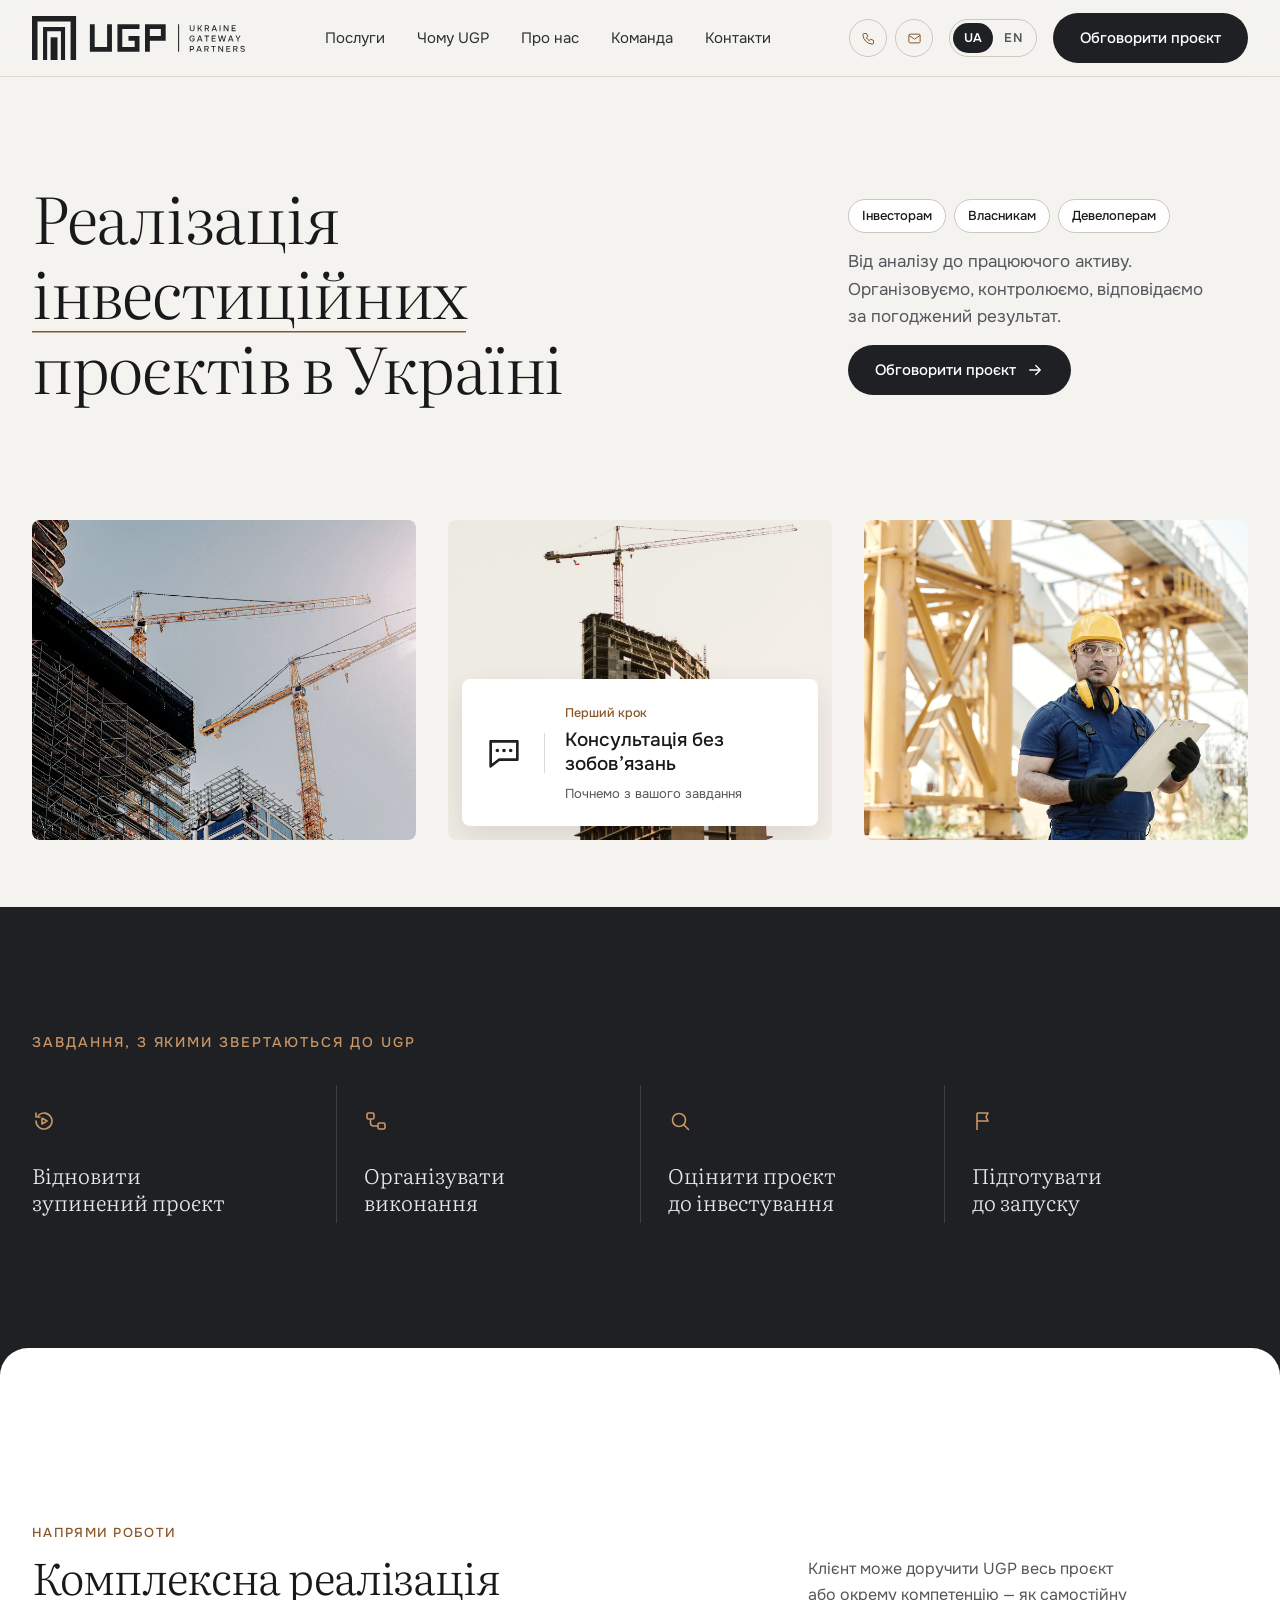
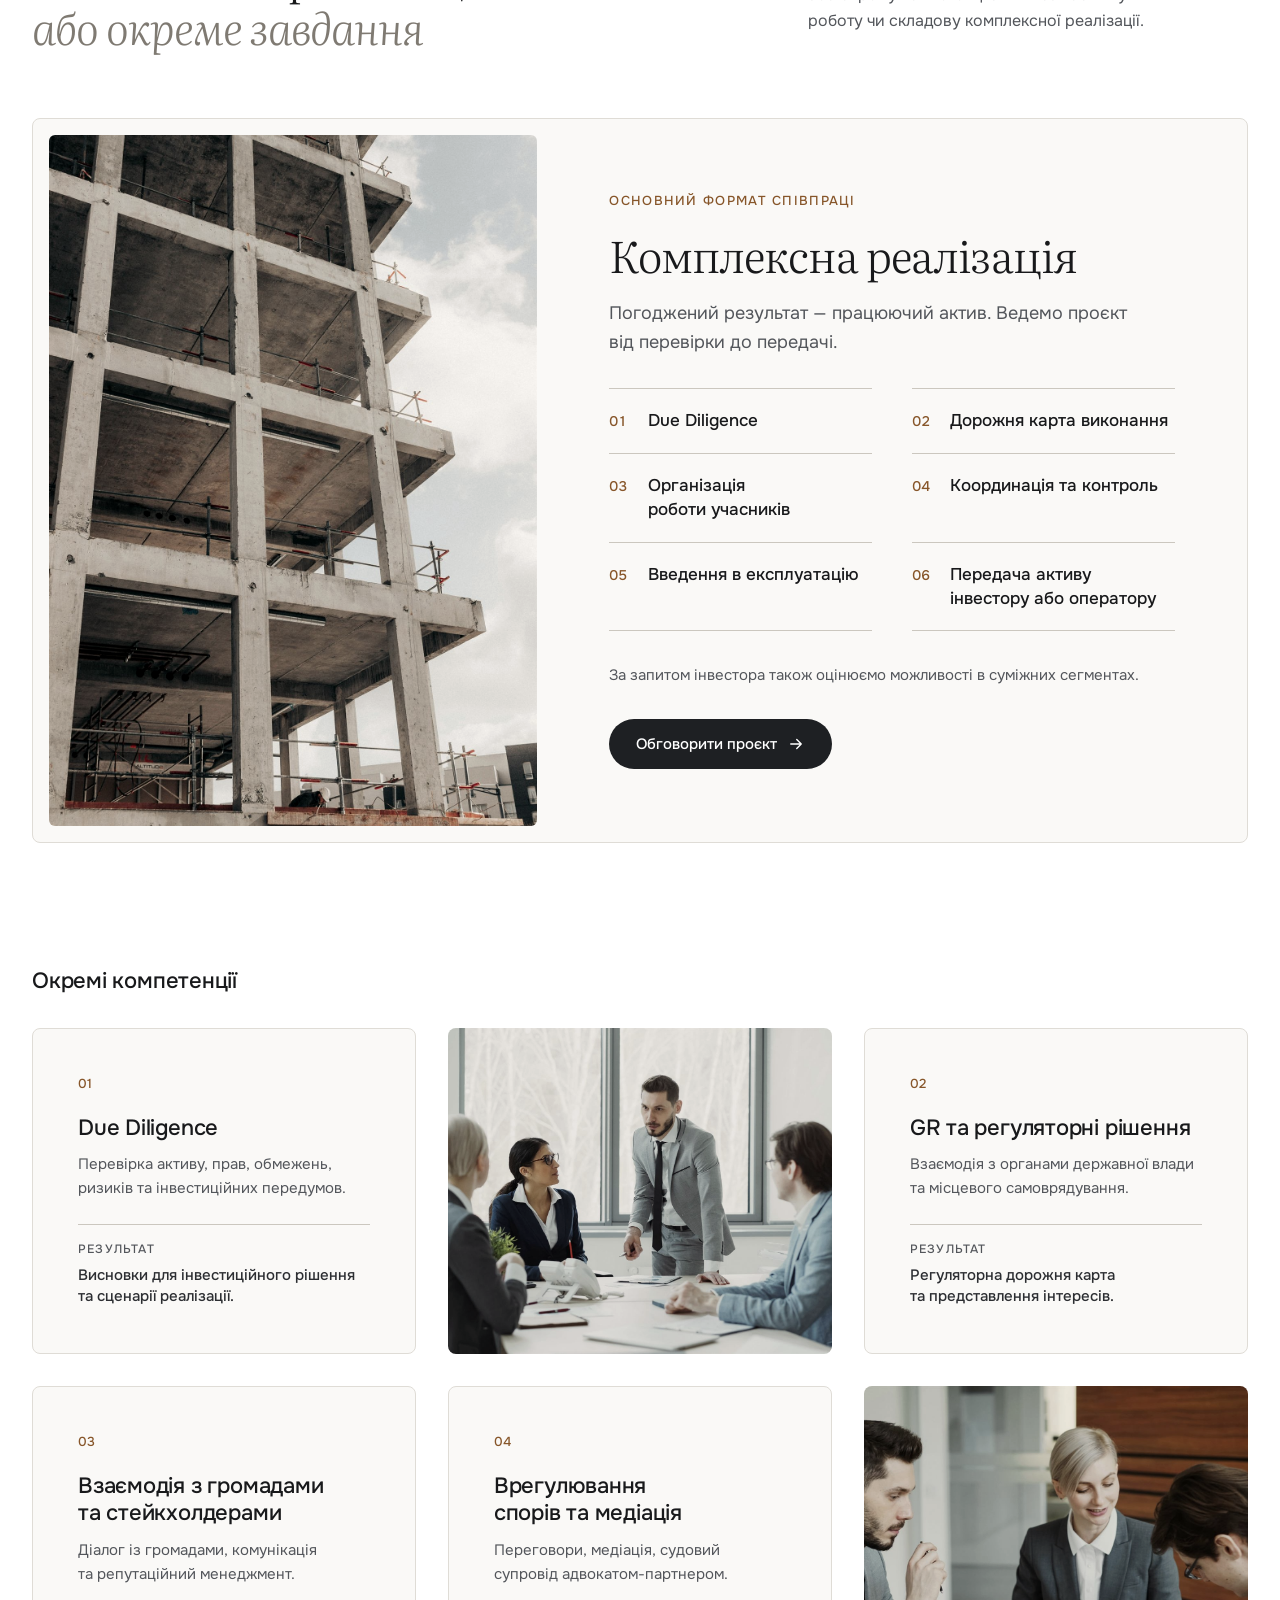
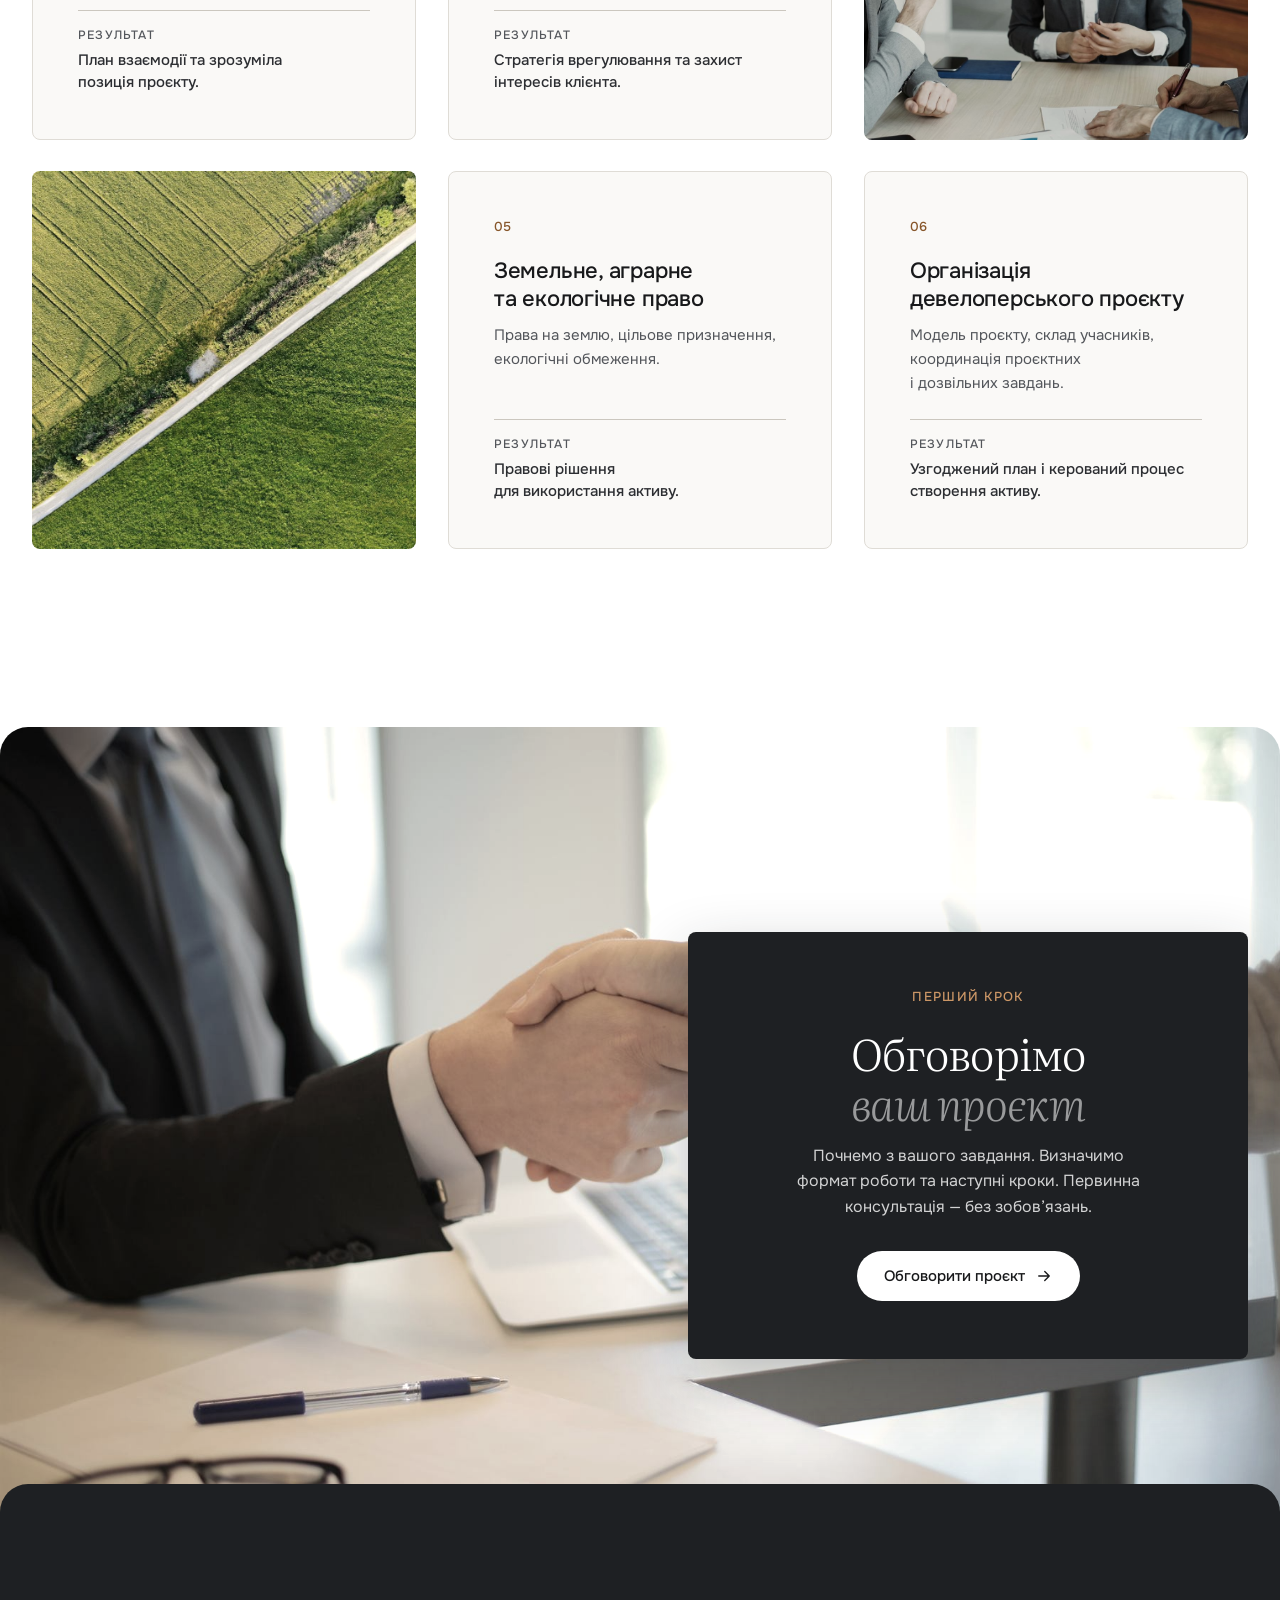
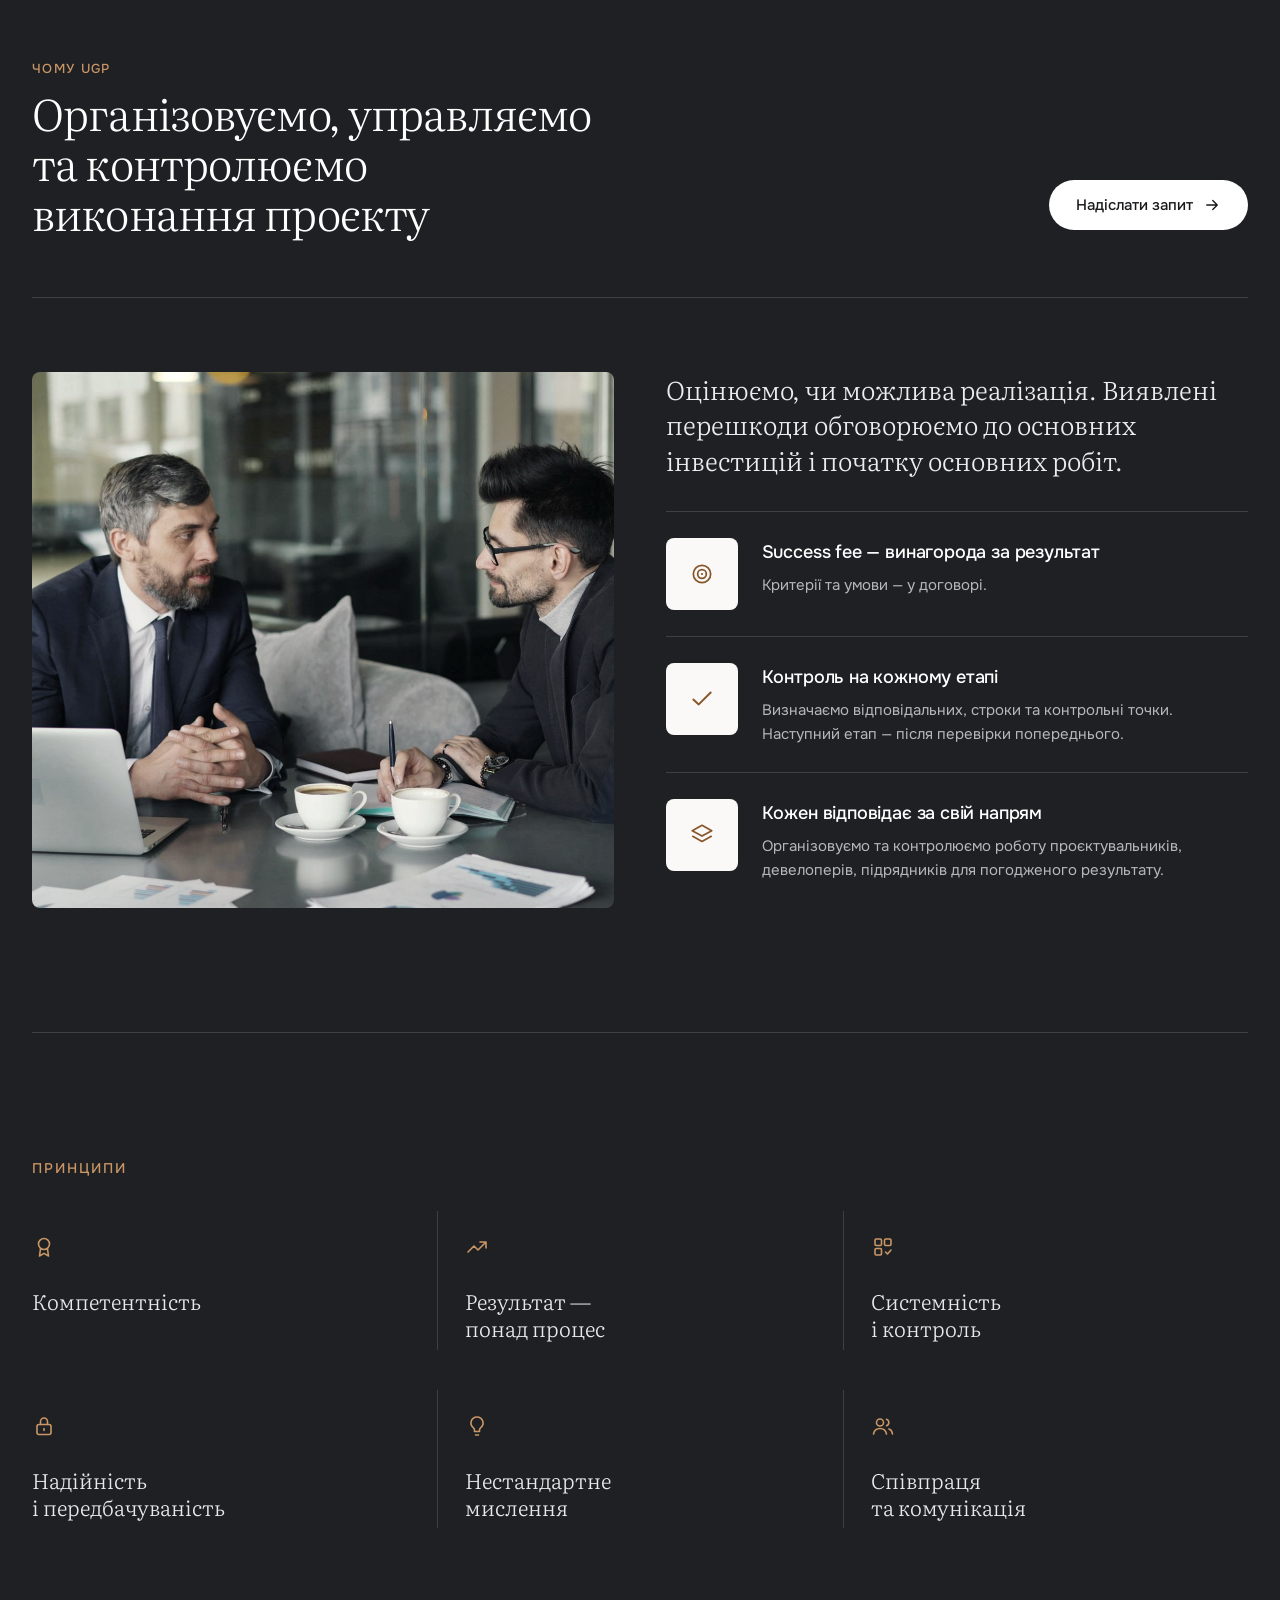
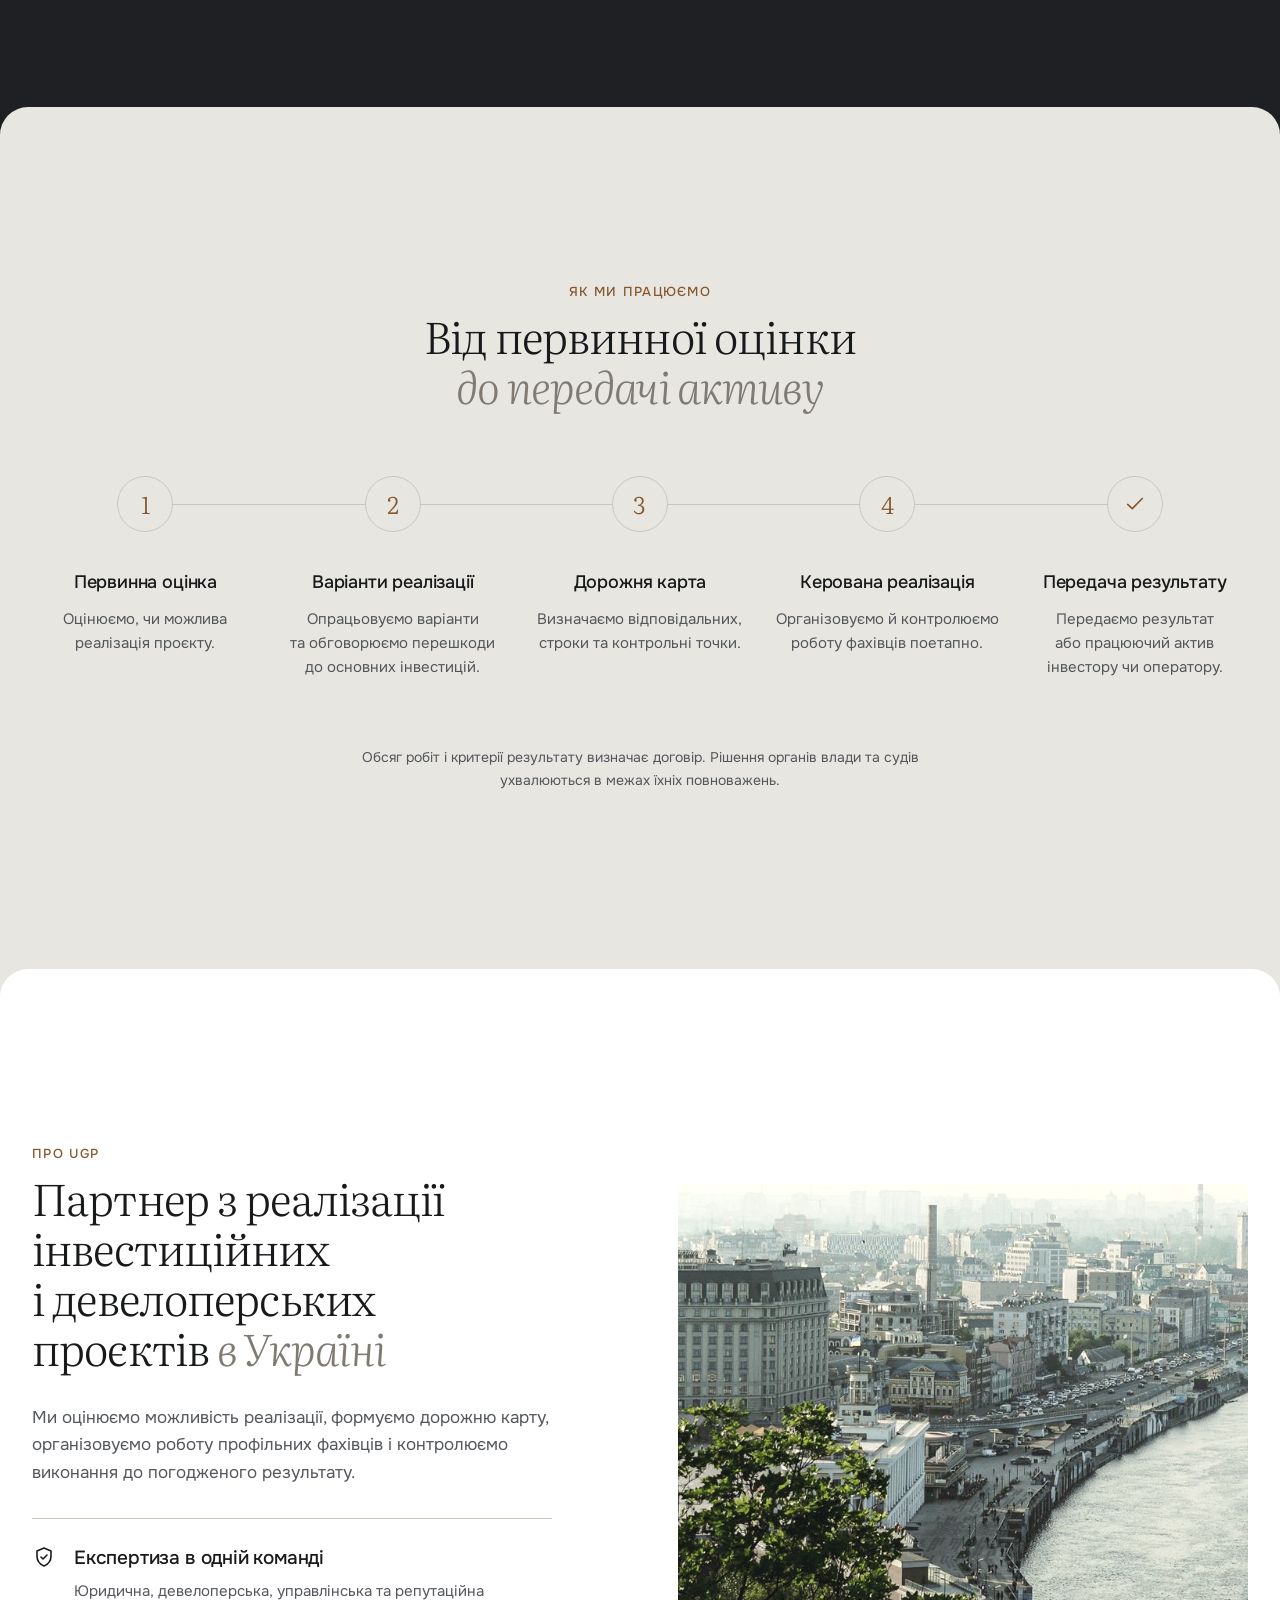
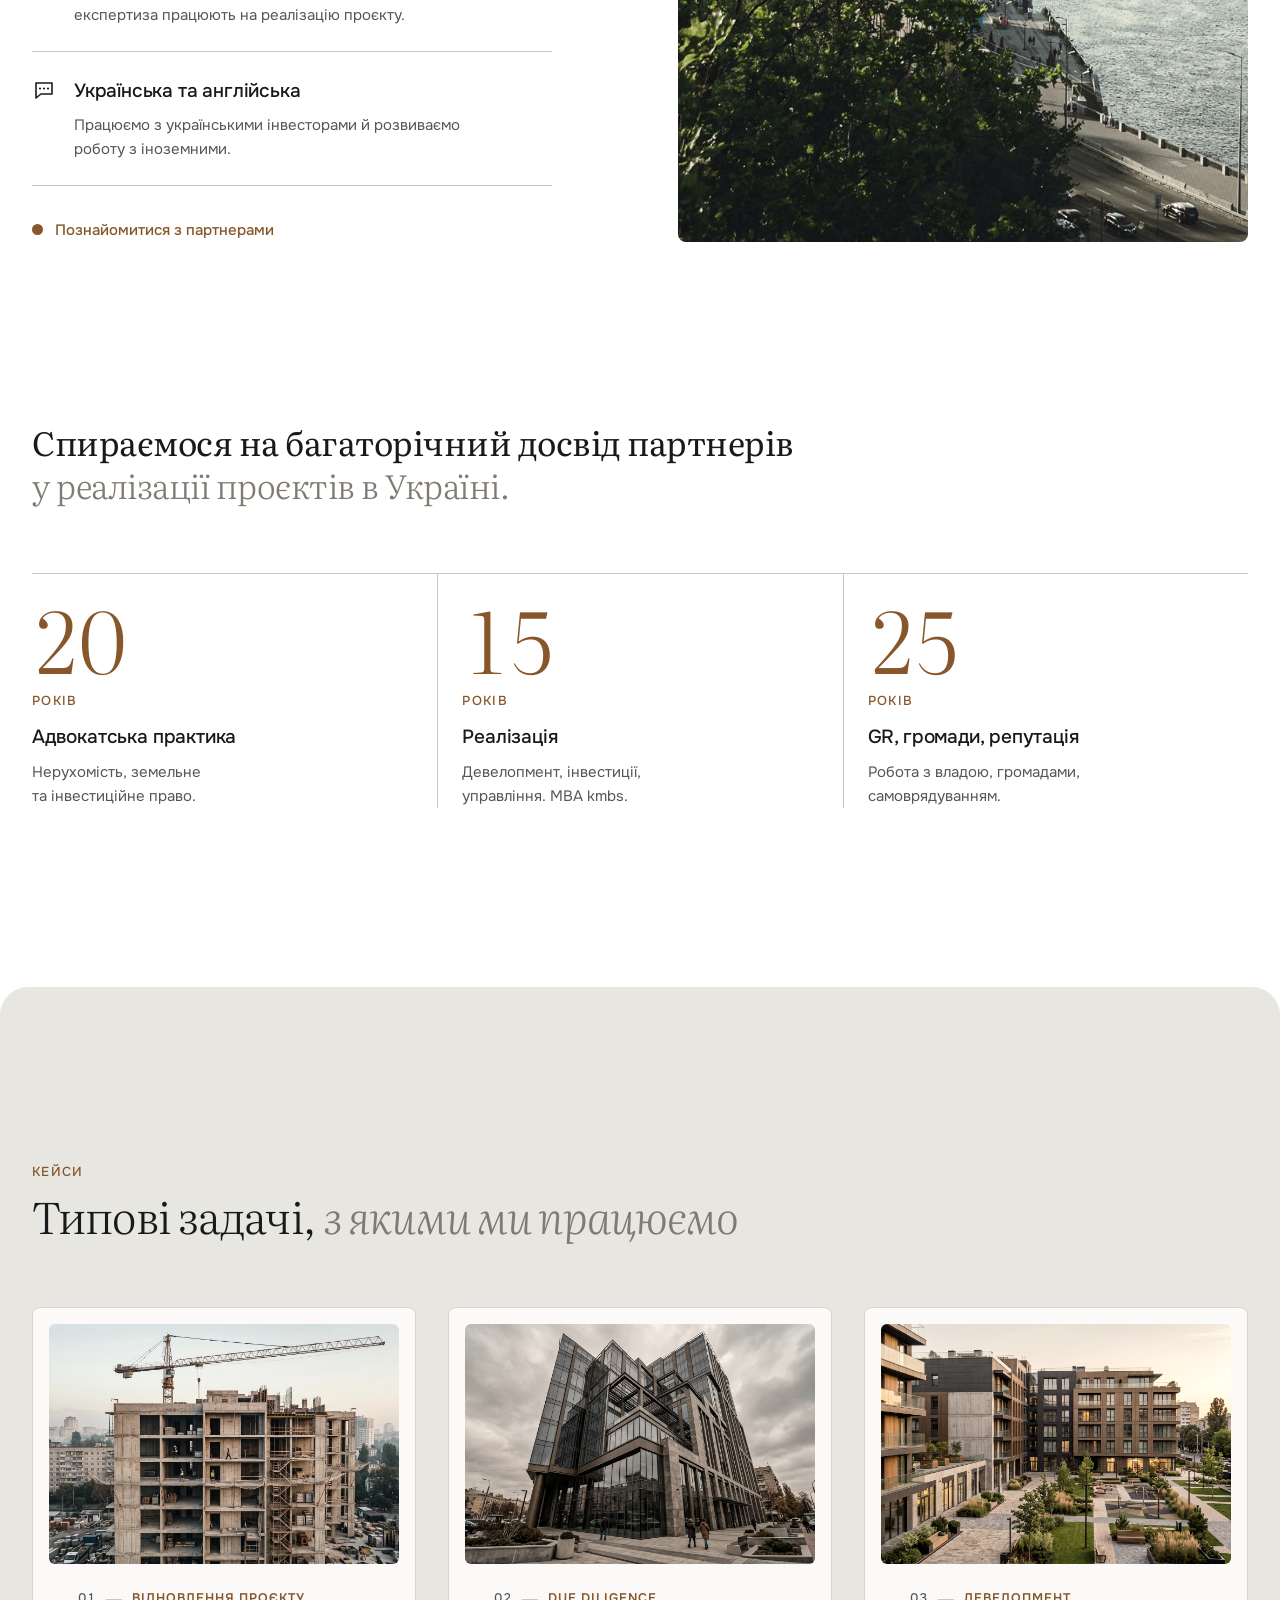
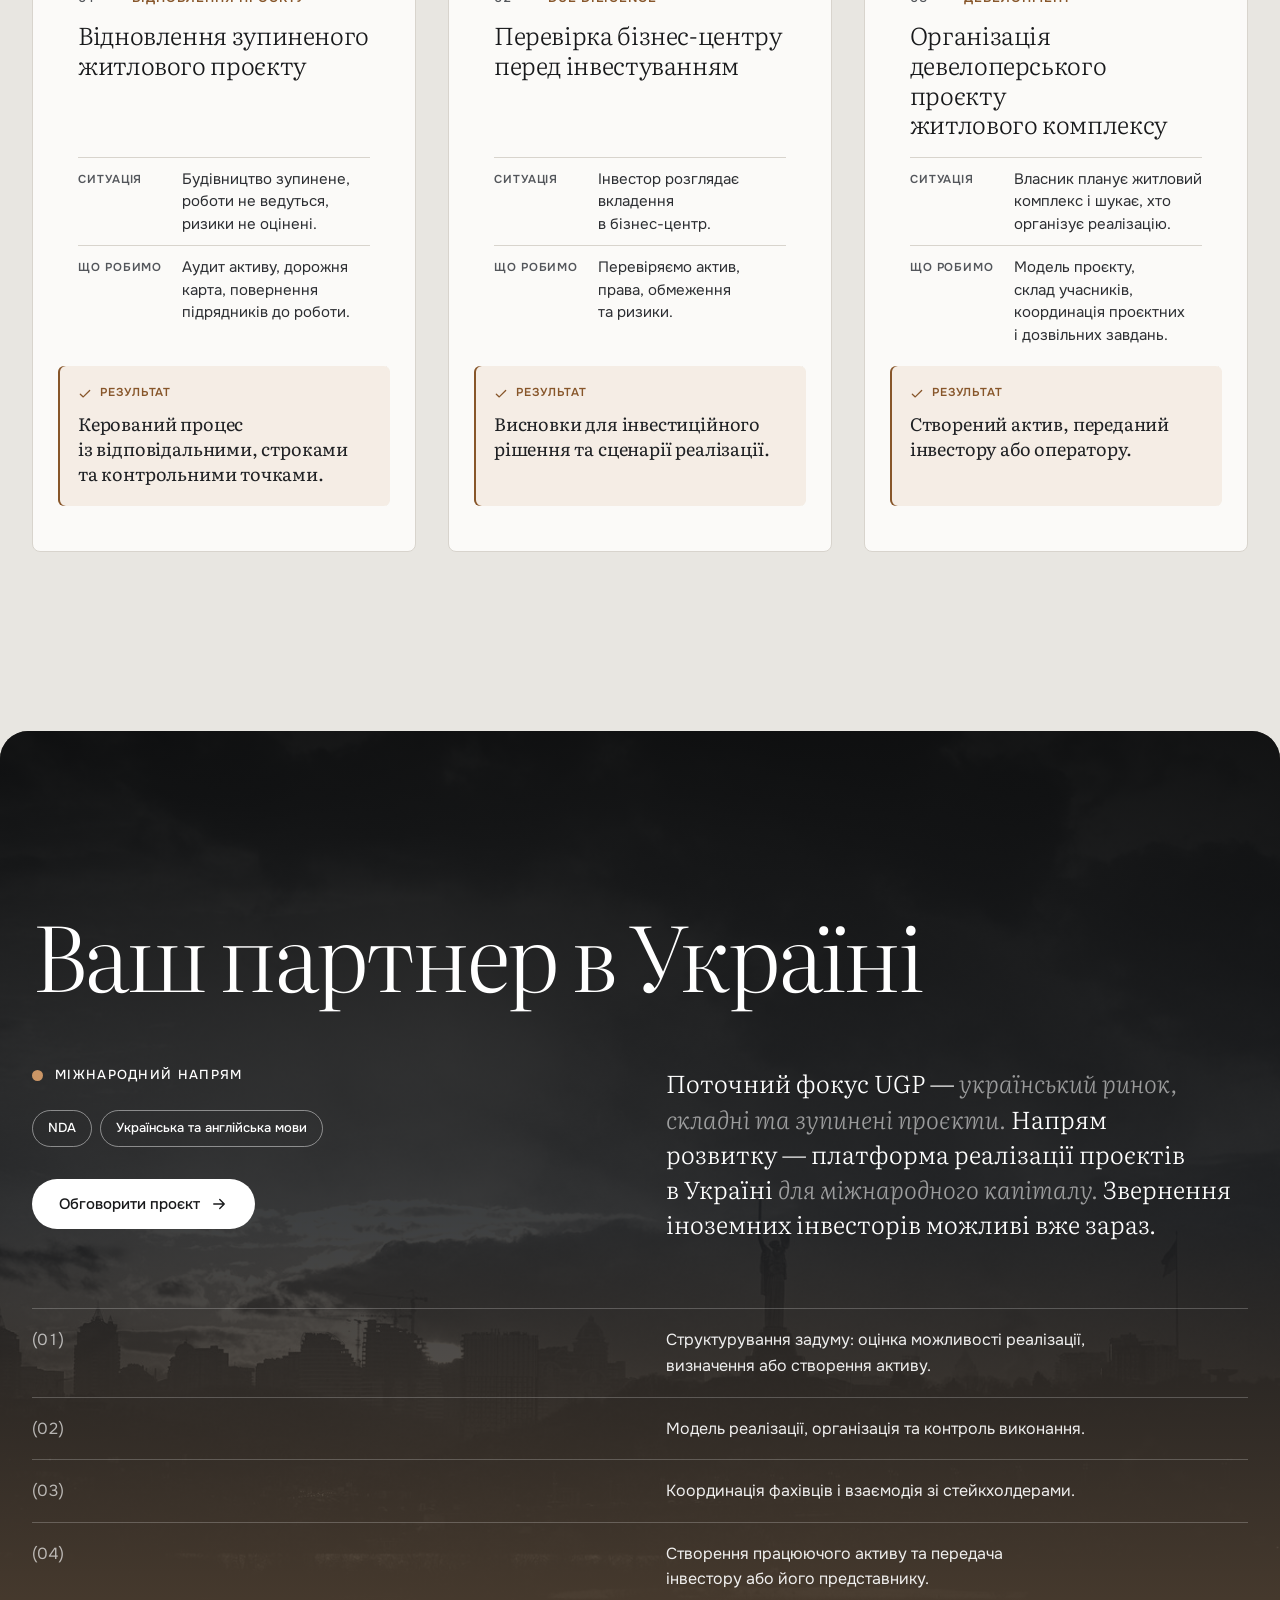
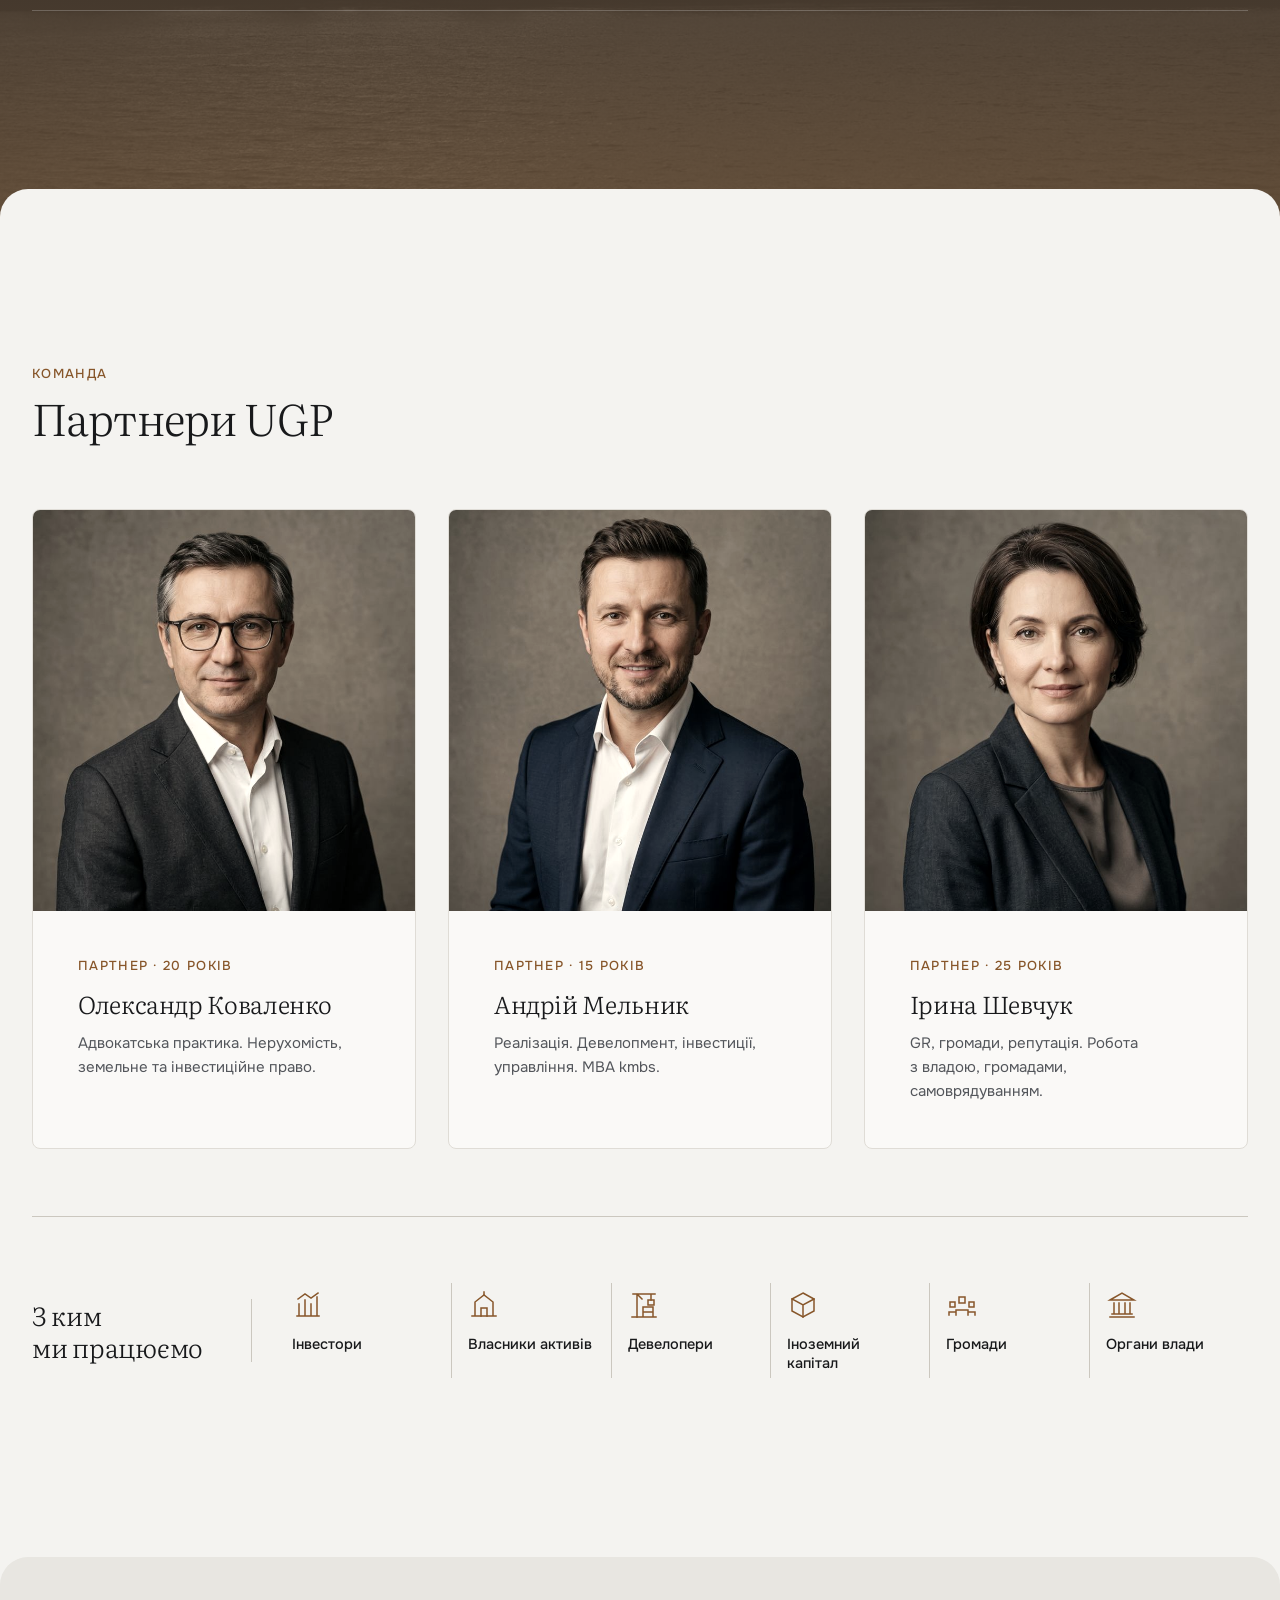
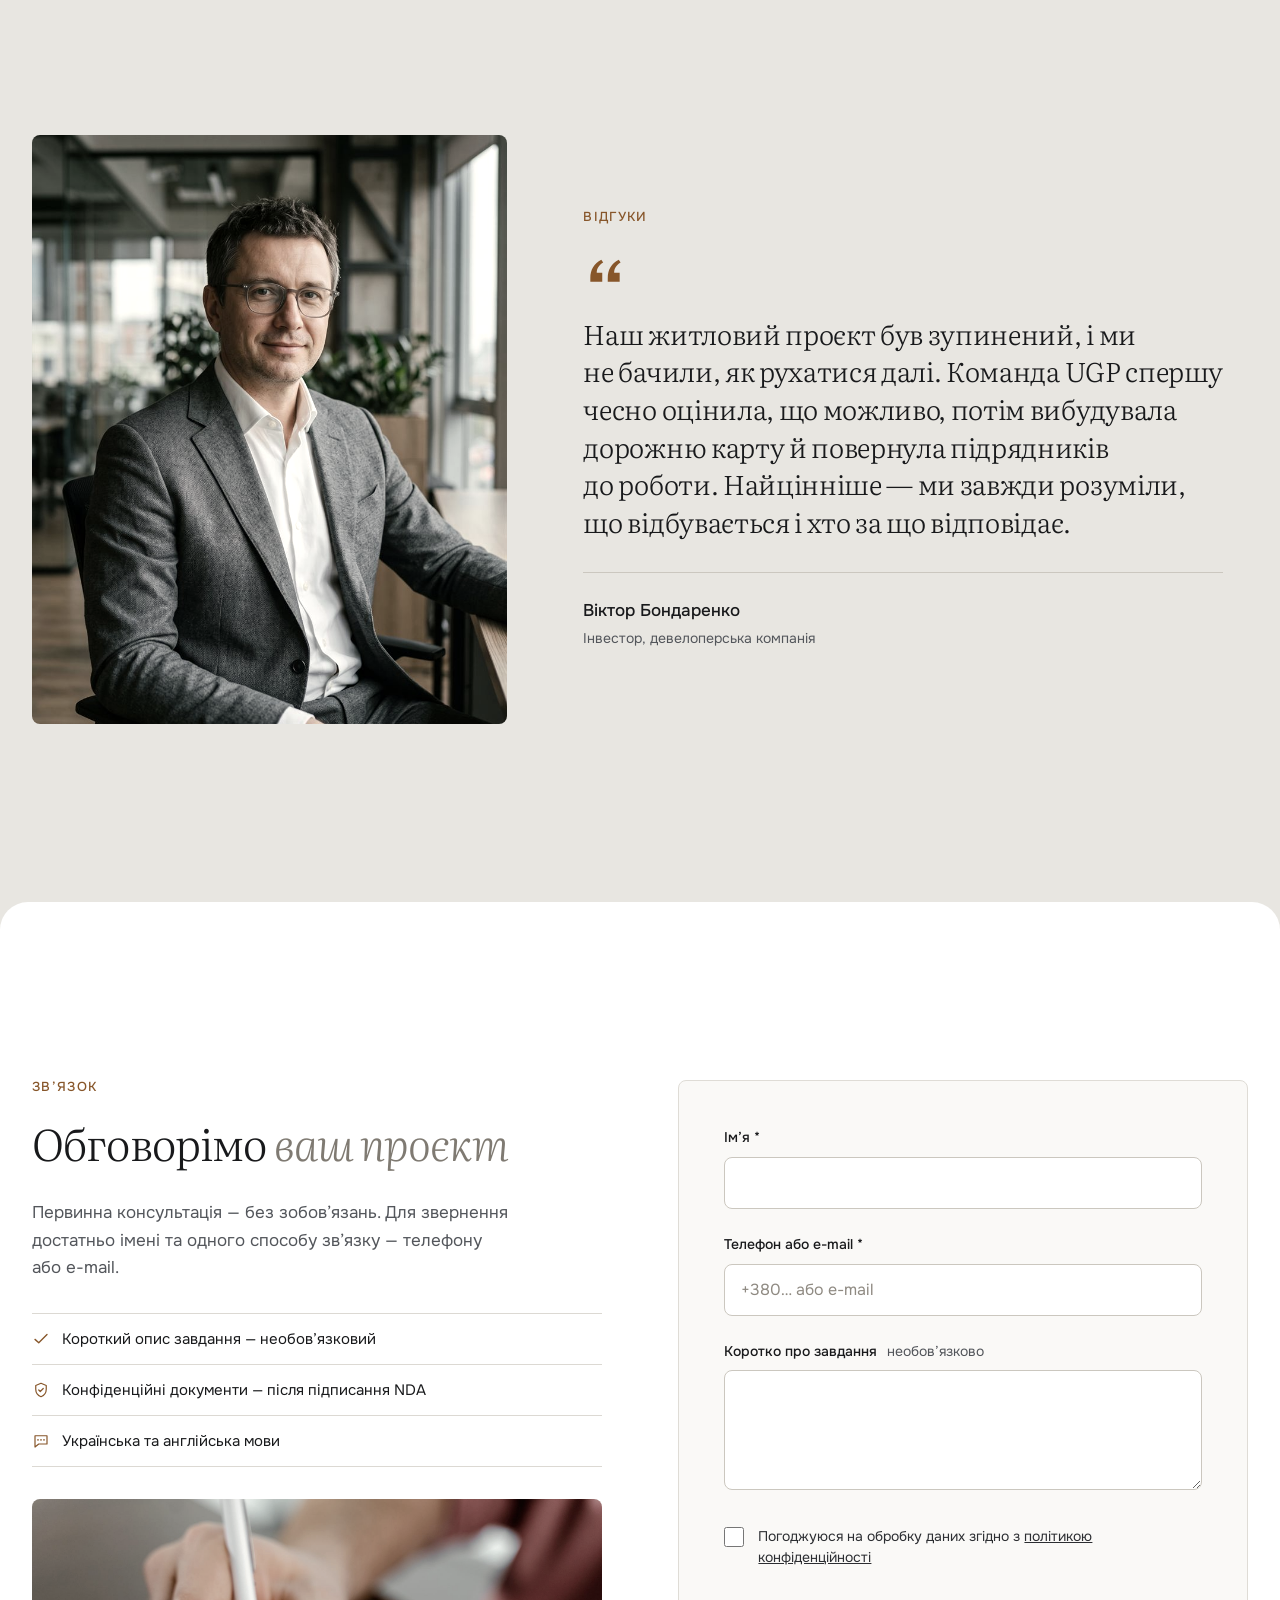
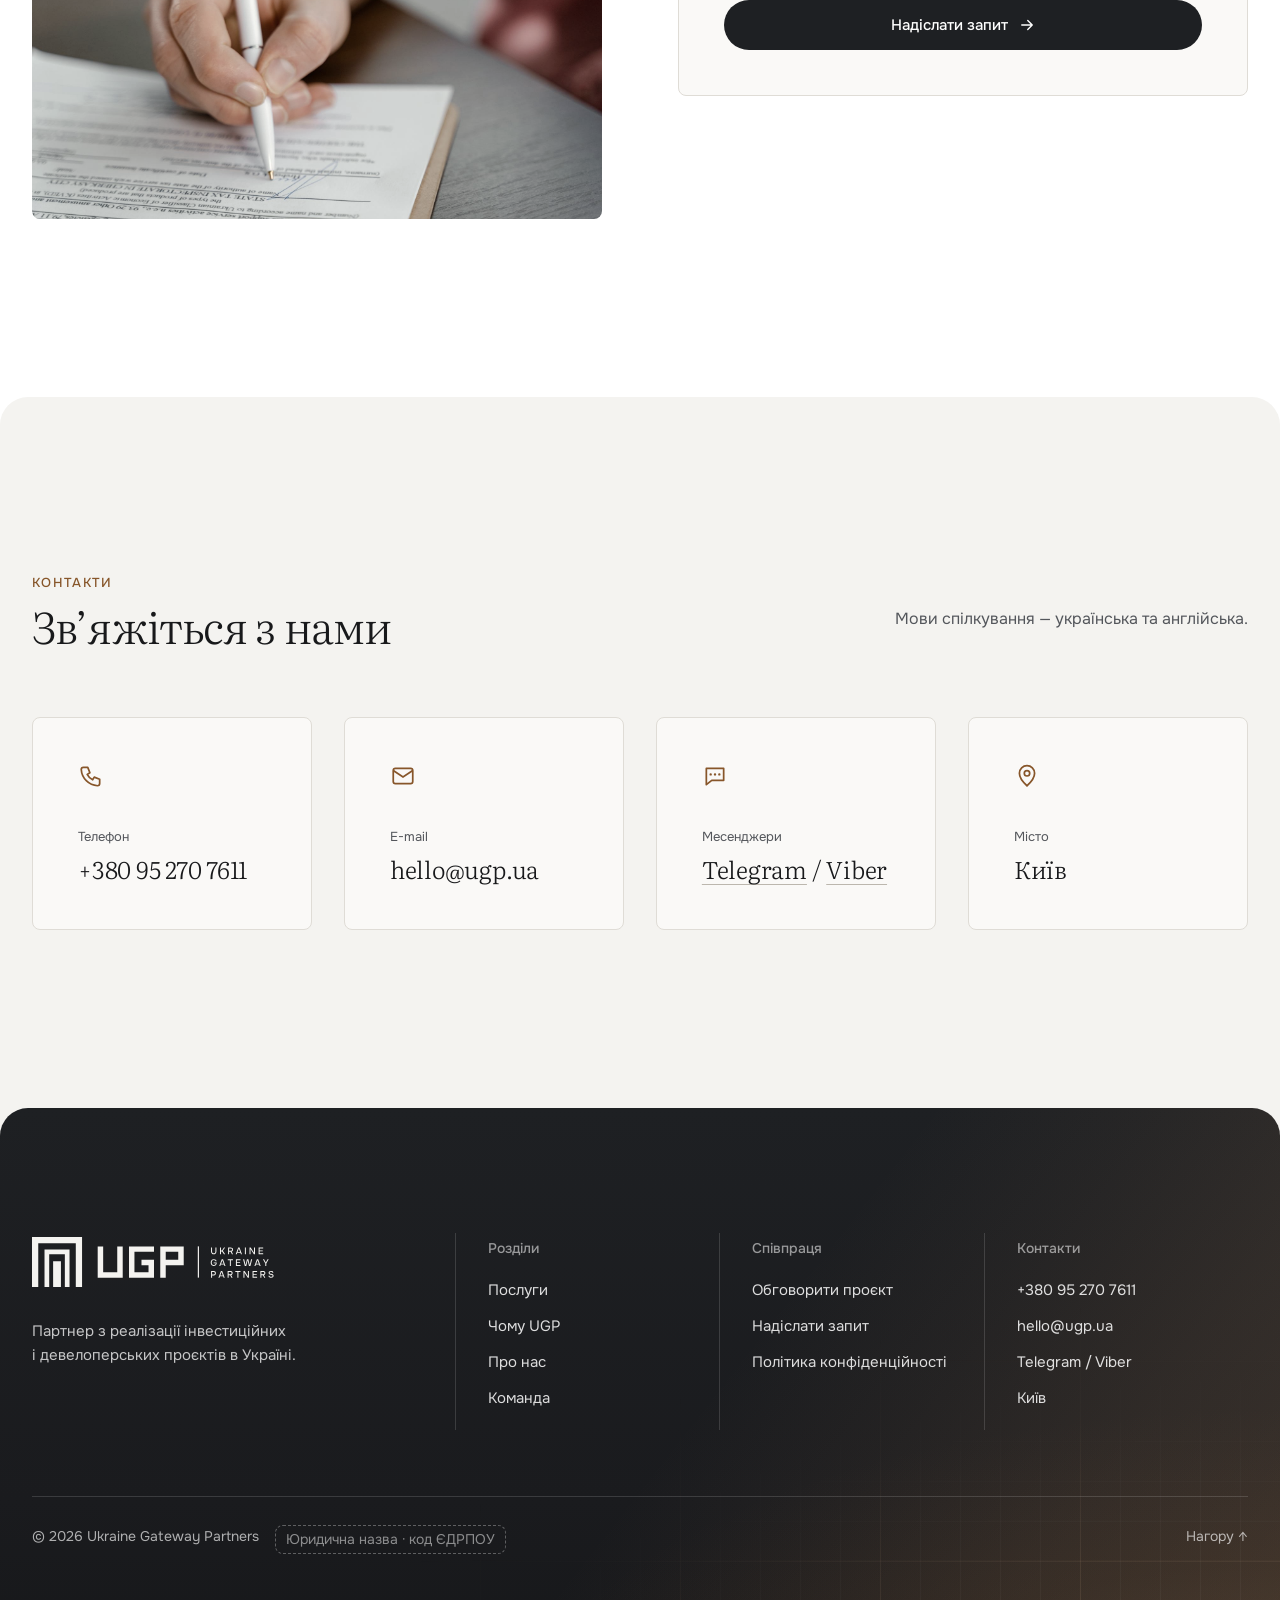
==== commit ddcf9572: "Animated task/principle strips, larger section spacing, tighter process and experience copy - Tasks/" ====
--- a/site/index.html
+++ b/site/index.html
@@ -152,13 +152,13 @@
       <figure class="hero__photo photo-zoom reveal"><img src="assets/img/engineer.jpg" data-i18n-attr="alt:alt.engineer" alt="Інженер на будівельному майданчику з документацією" width="1800" height="1200"></figure>
     </div>
     <div class="tasks">
-      <div class="container">
-        <p class="eyebrow eyebrow--light tasks__label reveal" data-i18n="tasks.label">Завдання, з якими звертаються до&nbsp;UGP</p>
+      <div class="container strip">
+        <p class="eyebrow eyebrow--light tasks__label" data-i18n="tasks.label">Завдання, з якими звертаються до&nbsp;UGP</p>
         <ul class="tasks__list">
-          <li class="reveal"><svg class="ico"><use href="#i-restart"/></svg><span data-i18n="tasks.t1">Відновити<br>зупинений проєкт</span></li>
-          <li class="reveal"><svg class="ico"><use href="#i-flow"/></svg><span data-i18n="tasks.t2">Організувати<br>виконання</span></li>
-          <li class="reveal"><svg class="ico"><use href="#i-search"/></svg><span data-i18n="tasks.t3">Оцінити проєкт<br>до інвестування</span></li>
-          <li class="reveal"><svg class="ico"><use href="#i-flag"/></svg><span data-i18n="tasks.t4">Підготувати<br>до запуску</span></li>
+          <li><svg class="ico" aria-hidden="true"><use href="#i-restart"/></svg><span data-i18n="tasks.t1">Відновити<br>зупинений проєкт</span></li>
+          <li><svg class="ico" aria-hidden="true"><use href="#i-flow"/></svg><span data-i18n="tasks.t2">Організувати<br>виконання</span></li>
+          <li><svg class="ico" aria-hidden="true"><use href="#i-search"/></svg><span data-i18n="tasks.t3">Оцінити проєкт<br>до інвестування</span></li>
+          <li><svg class="ico" aria-hidden="true"><use href="#i-flag"/></svg><span data-i18n="tasks.t4">Підготувати<br>до запуску</span></li>
         </ul>
       </div>
     </div>
@@ -282,7 +282,7 @@
           </ul>
         </div>
       </div>
-      <div class="principles reveal">
+      <div class="principles strip">
         <p class="eyebrow eyebrow--light tasks__label" data-i18n="why.principles">Принципи</p>
         <ul class="tasks__list tasks__list--3">
           <li><svg class="ico" aria-hidden="true"><use href="#p-competence"/></svg><span data-i18n="why.p1">Компетентність</span></li>
@@ -306,9 +306,9 @@
       </div>
       <ol class="process">
         <li class="step reveal"><span class="step__num">1</span><h3 data-i18n="process.s1Title">Первинна оцінка</h3><p data-i18n="process.s1Text">Оцінюємо, чи можлива реалізація проєкту.</p></li>
-        <li class="step reveal"><span class="step__num">2</span><h3 data-i18n="process.s2Title">Варіанти реалізації</h3><p data-i18n="process.s2Text">Опрацьовуємо варіанти. Перешкоди обговорюємо до основних інвестицій.</p></li>
+        <li class="step reveal"><span class="step__num">2</span><h3 data-i18n="process.s2Title">Варіанти реалізації</h3><p data-i18n="process.s2Text">Опрацьовуємо варіанти та обговорюємо перешкоди до основних інвестицій.</p></li>
         <li class="step reveal"><span class="step__num">3</span><h3 data-i18n="process.s3Title">Дорожня карта</h3><p data-i18n="process.s3Text">Визначаємо відповідальних, строки та контрольні точки.</p></li>
-        <li class="step reveal"><span class="step__num">4</span><h3 data-i18n="process.s4Title">Керована реалізація</h3><p data-i18n="process.s4Text">Організовуємо та контролюємо роботу фахівців. Наступний етап — після перевірки попереднього.</p></li>
+        <li class="step reveal"><span class="step__num">4</span><h3 data-i18n="process.s4Title">Керована реалізація</h3><p data-i18n="process.s4Text">Організовуємо й контролюємо роботу фахівців поетапно.</p></li>
         <li class="step reveal"><span class="step__num"><svg class="ico" aria-hidden="true"><use href="#i-check"/></svg><span class="visually-hidden">5</span></span><h3 data-i18n="process.s5Title">Передача результату</h3><p data-i18n="process.s5Text">Передаємо результат або працюючий актив інвестору чи оператору.</p></li>
       </ol>
       <p class="fineprint fineprint--center reveal" data-i18n="process.fine">Обсяг робіт і критерії результату визначає договір. Рішення органів влади та судів ухвалюються в межах їхніх повноважень.</p>
@@ -337,15 +337,15 @@
         <div class="exp__grid">
           <div class="exp__item reveal">
             <p class="exp__num">20</p>
-            <div><p class="exp__unit" data-i18n="exp.years">років</p><h3 data-i18n="exp.t1Title">Адвокатська практика</h3><p data-i18n="exp.t1Text">Нерухомість, земельне та інвестиційне право.</p></div>
+            <div><p class="exp__unit" data-i18n="exp.years">років</p><h3 data-i18n="exp.t1Title">Адвокатська практика</h3><p data-i18n="exp.t1Text">Нерухомість, земельне<br>та інвестиційне право.</p></div>
           </div>
           <div class="exp__item reveal">
             <p class="exp__num">15</p>
-            <div><p class="exp__unit" data-i18n="exp.years">років</p><h3 data-i18n="exp.t2Title">Реалізація</h3><p data-i18n="exp.t2Text">Девелопмент, інвестиції, управління. MBA kmbs.</p></div>
+            <div><p class="exp__unit" data-i18n="exp.years">років</p><h3 data-i18n="exp.t2Title">Реалізація</h3><p data-i18n="exp.t2Text">Девелопмент, інвестиції,<br>управління. MBA kmbs.</p></div>
           </div>
           <div class="exp__item reveal">
             <p class="exp__num">25</p>
-            <div><p class="exp__unit" data-i18n="exp.years">років</p><h3 data-i18n="exp.t3Title">GR, громади, репутація</h3><p data-i18n="exp.t3Text">Робота з владою, громадами, самоврядуванням.</p></div>
+            <div><p class="exp__unit" data-i18n="exp.years">років</p><h3 data-i18n="exp.t3Title">GR, громади, репутація</h3><p data-i18n="exp.t3Text">Робота з владою, громадами,<br>самоврядуванням.</p></div>
           </div>
         </div>
       </div>
--- a/site/assets/css/style.css
+++ b/site/assets/css/style.css
@@ -28,13 +28,19 @@
   --serif: "Literata", Georgia, "Times New Roman", serif;
   --sans: "Onest", "Segoe UI", system-ui, sans-serif;
 
-  /* Сітка й відступи */
+  /* Сітка й відступи — ЄДИНА ШКАЛА для всього сайту (значення плавно змінюються між 375 і 1920px).
+     Нові відступи беріть звідси, а не вигадуйте окремі числа. */
   --wrap: 1240px;
-  --gutter: 32px;
-  --gap: 16px;
-  --section: clamp(80px, 8.5vw, 120px);
-  --head-gap: clamp(40px, 4.5vw, 56px);
-  --strip-pad: clamp(56px, 6vw, 88px); /* відступи стрічок «Завдання» і «Принципи» */
+  --gutter: 32px;                                        /* бічні поля сторінки (24 на планшеті, 20 на телефоні) */
+  --section: clamp(120px, calc(95px + 6.5vw), 220px);    /* вертикальні поля секції: 120 → 189 (1440) → 220 (1920); +25% до попередньої шкали */
+  --section-sm: calc(var(--section) * .7);               /* менші блоки всередині секцій */
+  --strip-pad: max(120px, var(--section-sm));            /* стрічки «Завдання» / «Принципи», CTA, футер */
+  --head-gap: clamp(48px, calc(40px + 2.1vw), 80px);     /* заголовок секції → вміст: 48 → 70 → 80 */
+  --label-gap: 24px;                                     /* надзаголовок → заголовок */
+  --text-gap: 32px;                                      /* заголовок → опис, опис → список, список → кнопка */
+  --gap: clamp(20px, calc(15px + 1.3vw), 40px);          /* між картками: 20 → 34 → 40 */
+  --card-pad: clamp(28px, calc(22px + 1.8vw), 56px);     /* поля всередині карток: 28 → 48 → 56 */
+  --inset: 16px;                                         /* фото всередині картки — відступ від краю картки */
   --radius: 8px;
   --sheet: 28px;             /* заокруглення верхніх кутів секцій-«аркушів» */
   --edge: max(var(--gutter), calc((100vw - var(--wrap)) / 2));
@@ -71,7 +77,7 @@
   text-wrap: balance;
 }
 :root { --fs-h2: clamp(32px, 3.4vw, 50px); }
-h2 { font-size: var(--fs-h2); line-height: 1.12; }
+h2 { font-size: var(--fs-h2); line-height: 1.15; }
 h3, h4 { font-weight: 500; letter-spacing: -.01em; text-wrap: balance; }
 /* Без «вдів»: останній рядок абзацу не лишається з одного слова */
 p, li, dd, dt, blockquote, figcaption { text-wrap: pretty; }
@@ -122,7 +128,7 @@
 
 /* ---------- Заголовки секцій ---------- */
 .eyebrow {
-  display: flex; align-items: center; margin-bottom: 20px;
+  display: flex; align-items: center; margin-bottom: var(--label-gap);
   font: 500 13px/1 var(--sans); letter-spacing: .1em; text-transform: uppercase; color: var(--accent);
 }
 .eyebrow--light { color: var(--accent-dark); }
@@ -142,9 +148,9 @@
 /* Заголовок секції: надзаголовок над рядком «заголовок ↔ текст праворуч».
    Верх заголовка і тексту праворуч вирівняно по верху великих літер (див. «Вирівнювання по висоті літер» нижче). */
 /* Заголовок обрізано до базової лінії (див. нижче) — додаємо висоту виносних елементів, щоб відступ під ним не змінився */
-.section-head { display: grid; grid-template-columns: minmax(0, 1fr) auto; grid-template-areas: "eyebrow ." "title side"; column-gap: 40px; align-items: start; margin-bottom: calc(var(--head-gap) + var(--fs-h2) * .131); }
+.section-head { display: grid; grid-template-columns: minmax(0, 1fr) auto; grid-template-areas: "eyebrow ." "title side"; column-gap: 40px; align-items: start; margin-bottom: calc(var(--head-gap) + var(--fs-h2) * .146); }
 .section-head > div { display: contents; }
-.section-head .eyebrow { grid-area: eyebrow; margin-bottom: calc(20px + var(--fs-h2) * .265); }
+.section-head .eyebrow { grid-area: eyebrow; margin-bottom: var(--label-gap); } /* заголовок обрізано до великих літер — 24px до них */
 .section-head h2 { grid-area: title; max-width: 720px; }
 /* Заголовок з текстом праворуч: сіра частина завжди з нового рядка (як в UA), щоб заголовок не був нижчим за текст */
 .section-head:has(.section-head__text) h2 .tone { display: block; }
@@ -153,8 +159,8 @@
 .section-head > .btn { grid-area: side; align-self: end; } /* низ кнопки = базова лінія заголовка */
 .section-head--center { grid-template-columns: minmax(0, 1fr); grid-template-areas: "eyebrow" "title"; justify-items: center; text-align: center; }
 .section-head--center .eyebrow { justify-content: center; }
-.subhead { font: 500 22px/1.3 var(--sans); margin: calc(var(--head-gap) * 1.5) 0 28px; }
-.fineprint { margin-top: 28px; max-width: 68ch; color: var(--muted); font-size: 14px; }
+.subhead { font: 500 22px/1.3 var(--sans); margin: var(--section-sm) 0 var(--text-gap); }
+.fineprint { margin-top: var(--text-gap); max-width: 68ch; color: var(--muted); font-size: 14px; }
 .fineprint--center { margin: var(--head-gap) auto 0; text-align: center; }
 .section--dark .fineprint { color: rgba(255,255,255,.6); }
 
@@ -215,7 +221,7 @@
 .hero__audience span { font-size: 13px; font-weight: 500; padding: 6px 13px; border: 1px solid var(--line-2); border-radius: 999px; background: var(--white); }
 .hero__lead { color: var(--muted); font-size: 17px; }
 
-.hero__gallery { display: grid; grid-template-columns: repeat(3, 1fr); gap: var(--gap); max-width: calc(var(--wrap) + var(--gutter) * 2); margin: clamp(64px, 7.5vw, 112px) auto 0; padding: 0 var(--gutter); }
+.hero__gallery { display: grid; grid-template-columns: repeat(3, 1fr); gap: var(--gap); max-width: calc(var(--wrap) + var(--gutter) * 2); margin: var(--section-sm) auto 0; padding: 0 var(--gutter); }
 .hero__photo { position: relative; border-radius: var(--radius); overflow: hidden; aspect-ratio: 6 / 5; background: var(--card); }
 .hero__photo img { width: 100%; height: 100%; object-fit: cover; }
 .hero__badge { position: absolute; left: 14px; right: 14px; bottom: 14px; display: flex; align-items: center; gap: 20px; background: #fff; border-radius: var(--radius); padding: 20px 22px; box-shadow: 0 12px 32px rgba(var(--shadow), .12); }
@@ -225,33 +231,60 @@
 .hero__badge-sub { font-size: 13px; color: var(--muted); }
 
 /* Смуга завдань: темна стрічка з 4 рівними колонками та вертикальними розділювачами */
-.tasks { background: var(--dark); color: #fff; margin-top: clamp(48px, 5vw, 72px); padding: var(--strip-pad) 0 calc(var(--strip-pad) + var(--sheet)); }
+.tasks { background: var(--dark); color: #fff; margin-top: var(--head-gap); padding: var(--strip-pad) 0 calc(var(--strip-pad) + var(--sheet)); }
 /* Підпис стрічки — як інші підписи секцій, трохи більший: контраст #cb9666 на #1e2023 ≈ 6.3:1 */
-.tasks__label { font-size: 14px; line-height: 1.5; letter-spacing: .14em; margin-bottom: clamp(28px, 3vw, 40px); }
+.tasks__label { font-size: 14px; line-height: 1.5; letter-spacing: .14em; margin-bottom: var(--text-gap); }
 .tasks__list { display: grid; grid-template-columns: repeat(4, minmax(0, 1fr)); }
 /* Кожен пункт — рівно два рядки: розрив задано <br>, усередині рядка перенос заборонено */
-.tasks__list li { display: flex; flex-direction: column; gap: 28px; padding: 24px 28px 8px; white-space: nowrap; hyphens: manual; overflow-wrap: normal; word-break: normal; border-left: 1px solid var(--dark-line); font: 300 21px/1.3 var(--serif); }
-.tasks__list li:first-child { border-left: 0; padding-left: 0; }
+/* Розділювач — фон-градієнт 1px (а не border), щоб його можна було «намалювати» зверху вниз; --pl — лівий відступ колонки (0 у першій) */
+.tasks__list li {
+  --pl: 28px; --line-size: 1px 100%;
+  position: relative; display: flex; flex-direction: column; gap: 28px; padding: 24px 28px 8px var(--pl);
+  white-space: nowrap; hyphens: manual; overflow-wrap: normal; word-break: normal; color: rgba(255,255,255,.9); font: 300 21px/1.3 var(--serif);
+  background: linear-gradient(var(--dark-line), var(--dark-line)) 0 0 / var(--line-size) no-repeat;
+}
+.tasks__list li:first-child { --pl: 0px; background-image: none; }
 .tasks__list .ico { width: 24px; height: 24px; color: var(--accent-dark); }
+
+/* Поява стрічки (один раз): підпис → розділювачі (0.6s) → пункти по черзі (+0.1s), іконки малюються лінією (0.8s). --i задає main.js */
+.js .strip .tasks__label { opacity: 0; transition: opacity .8s var(--ease); }
+.js .strip .tasks__list li { --line-size: 1px 0%; opacity: 0; transform: translateY(16px); transition: opacity .8s var(--ease) calc(.35s + var(--i, 0) * .1s), transform .8s var(--ease) calc(.35s + var(--i, 0) * .1s), background-size .6s var(--ease) .15s, color .4s var(--ease); }
+.js .strip .ico :is(path, rect, circle) { stroke-dasharray: 1 1; stroke-dashoffset: 1; transition: stroke-dashoffset .8s cubic-bezier(.45, 0, .25, 1) calc(.5s + var(--i, 0) * .1s); }
+.js .strip.is-in .tasks__label { opacity: 1; }
+.js .strip.is-in .tasks__list li { --line-size: 1px 100%; opacity: 1; transform: none; }
+.js .strip.is-in .ico :is(path, rect, circle) { stroke-dashoffset: 0; }
+
+/* Наведення (лише десктоп): іконка піднімається зі світінням, текст яскравіший, бронзова лінія зліва направо, ледь світліше тло колонки */
+.tasks__list li::before, .tasks__list li::after { content: ""; position: absolute; pointer-events: none; }
+.tasks__list li::before { inset: 0 0 -16px min(0px, calc(var(--pl) - 24px)); background: linear-gradient(rgba(255,255,255,.045), rgba(255,255,255,.012)); opacity: 0; transition: opacity .5s var(--ease); z-index: -1; }
+.tasks__list li::after { left: var(--pl); right: 28px; bottom: -16px; height: 1px; background: var(--accent-dark); transform: scaleX(0); transform-origin: left; transition: transform .6s var(--ease); }
+.tasks__list .ico { transition: transform .5s var(--ease), filter .5s var(--ease); }
+.tasks__list { isolation: isolate; }
+@media (hover: hover) and (pointer: fine) and (min-width: 901px) {
+  .tasks__list li:hover { color: #fff; }
+  .tasks__list li:hover::before { opacity: 1; }
+  .tasks__list li:hover::after { transform: scaleX(1); }
+  .tasks__list li:hover .ico { transform: translateY(-4px); filter: drop-shadow(0 0 6px rgba(203, 150, 102, .55)); }
+}
 
 /* ---------- 2. Послуги ---------- */
 /* Фото ≈ 42% ширини картки; його висоту задає текст (зображення абсолютне й не розтягує картку) */
-.feature { display: grid; grid-template-columns: minmax(0, .72fr) minmax(0, 1fr); gap: var(--gap); background: var(--card); border: 1px solid var(--card-line); border-radius: var(--radius); padding: var(--gap); }
+.feature { display: grid; grid-template-columns: minmax(0, .72fr) minmax(0, 1fr); gap: var(--inset); background: var(--card); border: 1px solid var(--card-line); border-radius: var(--radius); padding: var(--inset); }
 .feature__media { position: relative; border-radius: calc(var(--radius) - 2px); overflow: hidden; }
 .feature__media img { position: absolute; inset: 0; width: 100%; height: 100%; object-fit: cover; }
-.feature__body { padding: clamp(36px, 4.4vw, 64px); display: flex; flex-direction: column; align-items: flex-start; }
+.feature__body { padding: clamp(40px, 4.4vw, 64px); display: flex; flex-direction: column; align-items: flex-start; }
 .feature__kicker { font-size: 13px; font-weight: 500; letter-spacing: .1em; text-transform: uppercase; color: var(--accent); }
 .feature__title { font: 300 clamp(34px, 3.4vw, 50px)/1.12 var(--serif); letter-spacing: -.02em; margin: 18px 0 20px; }
-.feature__text { color: var(--muted); font-size: 18px; line-height: 1.6; margin-bottom: 40px; max-width: 520px; }
-.steps-list { width: 100%; display: grid; grid-template-columns: 1fr 1fr; column-gap: 40px; margin-bottom: 32px; }
+.feature__text { color: var(--muted); font-size: 18px; line-height: 1.6; margin-bottom: var(--text-gap); max-width: 520px; }
+.steps-list { width: 100%; display: grid; grid-template-columns: 1fr 1fr; column-gap: 40px; margin-bottom: var(--text-gap); }
 .steps-list li { display: flex; gap: 16px; align-items: baseline; padding: 20px 0; border-top: 1px solid var(--line-2); font-size: 17px; font-weight: 500; line-height: 1.4; }
 .steps-list li:nth-last-child(-n+2) { border-bottom: 1px solid var(--line-2); }
 .steps-list span { flex: none; min-width: 1.6em; font-size: 14px; font-weight: 500; color: var(--accent); font-variant-numeric: tabular-nums; }
-.feature__note { font-size: 15px; color: var(--muted); margin-bottom: 40px; }
+.feature__note { font-size: 15px; color: var(--muted); margin-bottom: var(--text-gap); }
 @media (min-width: 901px) and (max-width: 1180px) { .steps-list { grid-template-columns: minmax(0, 1fr); } .steps-list li:nth-last-child(2) { border-bottom: 0; } }
 
 .svc-grid { display: grid; grid-template-columns: repeat(3, minmax(0, 1fr)); gap: var(--gap); }
-.svc { display: flex; flex-direction: column; min-height: 320px; background: var(--card); border: 1px solid var(--card-line); border-radius: var(--radius); padding: 28px; transition: background .4s var(--ease), border-color .4s var(--ease); }
+.svc { display: flex; flex-direction: column; min-height: 320px; background: var(--card); border: 1px solid var(--card-line); border-radius: var(--radius); padding: var(--card-pad); transition: background .4s var(--ease), border-color .4s var(--ease); }
 article.svc:hover { background: var(--card-2); border-color: var(--line-2); }
 .svc__num { font-size: 13px; color: var(--accent); font-weight: 500; margin-bottom: 20px; }
 .svc__title { font-size: 22px; line-height: 1.25; margin-bottom: 10px; }
@@ -263,10 +296,10 @@
 .svc--photo img { width: 100%; height: 100%; object-fit: cover; }
 
 /* ---------- 3. CTA: фото + темна панель, що на нього заходить ---------- */
-.cta { overflow: hidden; isolation: isolate; color: #fff; padding-bottom: calc(clamp(64px, 7vw, 104px) + var(--sheet)); }
+.cta { overflow: hidden; isolation: isolate; color: #fff; padding-bottom: calc(var(--strip-pad) + var(--sheet)); }
 .cta__bg { position: absolute; inset: 0; width: 100%; height: 100%; object-fit: cover; z-index: -1; }
 .cta__wrap { display: flex; justify-content: flex-end; padding-top: clamp(140px, 16vw, 240px); }
-.cta__panel { width: min(560px, 100%); background: var(--dark); border-radius: var(--radius); padding: clamp(40px, 4.5vw, 64px) clamp(28px, 4vw, 56px); text-align: center; box-shadow: 0 24px 60px rgba(var(--shadow), .3); }
+.cta__panel { width: min(560px, 100%); background: var(--dark); border-radius: var(--radius); padding: clamp(40px, 4.5vw, 64px) var(--card-pad); text-align: center; box-shadow: 0 24px 60px rgba(var(--shadow), .3); }
 .cta__panel .eyebrow { justify-content: center; }
 .cta h2 { color: #fff; margin-bottom: 16px; }
 .cta .tone { color: rgba(255,255,255,.55); }
@@ -277,7 +310,7 @@
 .why { display: grid; grid-template-columns: repeat(2, minmax(0, 1fr)); gap: clamp(32px, 4vw, 56px); }
 .why__media { border-radius: var(--radius); overflow: hidden; min-height: 480px; }
 .why__media img { width: 100%; height: 100%; object-fit: cover; }
-.why__lead { font: 300 clamp(22px, 2vw, 28px)/1.4 var(--serif); color: rgba(255,255,255,.92); margin-bottom: 36px; }
+.why__lead { font: 300 clamp(22px, 2vw, 28px)/1.4 var(--serif); color: rgba(255,255,255,.92); margin-bottom: var(--text-gap); }
 .why__list li { display: flex; gap: 24px; align-items: flex-start; padding: 26px 0; border-top: 1px solid var(--dark-line); }
 .why__ico { flex: none; display: grid; place-items: center; width: 72px; height: 72px; border-radius: var(--radius); background: var(--card); color: var(--accent); }
 .why__ico .ico { width: 26px; height: 26px; }
@@ -287,29 +320,30 @@
 .principles { margin-top: var(--strip-pad); padding-top: var(--strip-pad); border-top: 1px solid var(--dark-line); }
 @media (min-width: 901px) {
   .tasks__list--3 { grid-template-columns: repeat(3, minmax(0, 1fr)); row-gap: 40px; }
-  .tasks__list--3 li:nth-child(3n+1) { border-left: 0; padding-left: 0; }
+  .tasks__list--3 li:nth-child(3n+1) { --pl: 0px; background-image: none; }
 }
 
 /* Етапи: нумеровані кола, з'єднані лінією */
-.process { position: relative; display: grid; grid-template-columns: repeat(5, minmax(0, 1fr)); gap: var(--gap); text-align: center; }
+/* Колонки рівні й центровані під колами; вузький проміжок — щоб опис уміщався у 2–3 рядки */
+.process { position: relative; display: grid; grid-template-columns: repeat(5, minmax(0, 1fr)); gap: var(--gap) clamp(16px, 1.6vw, 24px); text-align: center; }
 .process::before { content: ""; position: absolute; top: 28px; left: 10%; right: 10%; height: 1px; background: var(--line-2); }
-.step { position: relative; padding: 0 8px; }
-.step__num { display: grid; place-items: center; width: 56px; height: 56px; margin: 0 auto 24px; border: 1px solid var(--line-2); border-radius: 50%; background: var(--stone); font: 300 24px/1 var(--serif); color: var(--accent); }
+.step { position: relative; }
+.step__num { display: grid; place-items: center; width: 56px; height: 56px; margin: 0 auto 36px; border: 1px solid var(--line-2); border-radius: 50%; background: var(--stone); font: 300 24px/1 var(--serif); color: var(--accent); }
 .step__num .ico { width: 22px; height: 22px; }
 .step h3 { font-size: 18px; margin-bottom: 10px; }
-.step p { color: var(--muted); font-size: 15px; }
+.step p { color: var(--muted); font-size: 15px; text-wrap: balance; }
 
 /* ---------- 5. Про нас ---------- */
 /* Надзаголовок — над обома колонками; фото займає висоту лівої колонки:
    верх = верх великих літер заголовка, низ = низ посилання «Познайомитися з партнерами» */
 .about { display: grid; grid-template-columns: repeat(2, minmax(0, 1fr)); grid-template-areas: "eyebrow ." "body media"; column-gap: clamp(40px, 6vw, 96px); }
-.about > .eyebrow { grid-area: eyebrow; margin-bottom: calc(20px + var(--fs-h2) * .265); }
+.about > .eyebrow { grid-area: eyebrow; margin-bottom: var(--label-gap); }
 .about__body { grid-area: body; }
 .about__body .dot-link { display: flex; width: fit-content; } /* блочне посилання: низ колонки = низ посилання, без зайвого рядка */
-.about h2 { margin-bottom: 24px; }
-.about__text { color: var(--muted); font-size: 17px; margin-bottom: 32px; max-width: 520px; }
+.about h2 { margin-bottom: var(--text-gap); }
+.about__text { color: var(--muted); font-size: 17px; margin-bottom: var(--text-gap); max-width: 520px; }
 /* Обидва пункти однакові: без карток, розділені тонкими лініями */
-.about__points { max-width: 520px; margin-bottom: 32px; }
+.about__points { max-width: 520px; margin-bottom: var(--text-gap); }
 .about__points li { display: flex; gap: 18px; padding: 24px 0; border-top: 1px solid var(--line-2); }
 .about__points li:last-child { border-bottom: 1px solid var(--line-2); }
 .about__points .ico { flex: none; width: 24px; height: 24px; color: var(--ink); margin-top: 2px; }
@@ -323,11 +357,16 @@
 .exp__intro { font: 300 clamp(24px, 2.6vw, 36px)/1.3 var(--serif); letter-spacing: -.015em; color: var(--tone); max-width: 860px; margin-bottom: var(--head-gap); }
 .exp__intro strong { font-weight: 400; color: var(--ink); }
 .exp__grid { display: grid; grid-template-columns: repeat(3, minmax(0, 1fr)); border-top: 1px solid var(--line-2); }
-.exp__item { display: flex; gap: 22px; align-items: flex-start; padding: 36px 28px 0; border-left: 1px solid var(--line-2); }
+/* Три рівні колонки на всю ширину; заголовок — один рядок, опис — рівно два (розрив задано <br>) */
+.exp__item { display: flex; gap: 20px; align-items: flex-start; padding: 36px 24px 0; border-left: 1px solid var(--line-2); }
 .exp__item:first-child { border-left: 0; padding-left: 0; }
-.exp__num { font: 300 clamp(80px, 8vw, 120px)/.82 var(--serif); letter-spacing: -.04em; color: var(--accent); }
+.exp__item:last-child { padding-right: 0; }
+.exp__item > div { flex: 1; min-width: 0; }
+.exp__num { font: 300 clamp(72px, 6.6vw, 104px)/.82 var(--serif); letter-spacing: -.04em; color: var(--accent); }
 .exp__unit { font-size: 13px; font-weight: 500; letter-spacing: .1em; text-transform: uppercase; color: var(--accent); margin-bottom: 10px; }
-.exp__item h3 { font-size: 19px; margin-bottom: 6px; }
+.exp__item h3 { font-size: 19px; margin-bottom: 8px; }
+/* Вужчі колонки (901–1280): число над текстом, щоб заголовок лишався в один рядок */
+@media (min-width: 901px) and (max-width: 1280px) { .exp__item { flex-direction: column; gap: 24px; } }
 .exp__item p:last-child { color: var(--muted); font-size: 15px; }
 
 /* ---------- Заглушки ---------- */
@@ -339,10 +378,11 @@
 .cases { display: grid; grid-template-columns: repeat(3, minmax(0, 1fr)); gap: var(--gap); }
 /* Спільні рядки (subgrid) для всіх карток: фото · тег · заголовок · ситуація · що робимо · результат —
    кожен рядок починається на одному рівні в усіх трьох картках, панелі результату — внизу й однакової висоти */
-.case { display: grid; grid-template-rows: subgrid; grid-row: span 6; row-gap: 0; background: var(--card); border: 1px solid var(--card-line); border-radius: var(--radius); padding: var(--gap); }
+.case { display: grid; grid-template-rows: subgrid; grid-row: span 6; row-gap: 0; background: var(--card); border: 1px solid var(--card-line); border-radius: var(--radius); padding: var(--inset); }
 .case__body, .case__steps { display: contents; }
-.case__body > *, .case__steps > div { margin-left: 12px; margin-right: 12px; }
-.case__body > .case__tag { margin-top: 22px; }
+/* Текст у картці — на відстані --card-pad від краю (фото — на --inset) */
+.case__body > *, .case__steps > div { margin-left: calc(var(--card-pad) - var(--inset)); margin-right: calc(var(--card-pad) - var(--inset)); }
+.case__body > .case__tag { margin-top: var(--label-gap); }
 .case__media { border-radius: calc(var(--radius) - 2px); overflow: hidden; aspect-ratio: 16 / 11; }
 .case__media img { width: 100%; height: 100%; object-fit: cover; }
 .case__tag { display: flex; align-items: center; gap: 10px; font-size: 12.5px; font-weight: 600; letter-spacing: .08em; text-transform: uppercase; color: var(--accent); margin-bottom: 12px; }
@@ -354,7 +394,9 @@
 .case__steps dd { margin: 0; font-size: 15px; line-height: 1.5; color: var(--ink-2); }
 /* Результат — ключовий підсумок кейсу: світла бронзова панель із тонкою бронзовою лінією ліворуч */
 .case__steps > .case__result {
-  grid-template-columns: minmax(0, 1fr); gap: 8px; margin-top: 10px; margin-bottom: 12px; padding: 18px 20px 20px;
+  grid-template-columns: minmax(0, 1fr); gap: 8px; margin-top: 10px; margin-bottom: calc(var(--card-pad) - var(--inset)); padding: 18px 20px 20px;
+  /* панель виступає на 20px за колонку тексту — текст результату стоїть на одній лінії з текстом вище */
+  margin-left: calc(var(--card-pad) - var(--inset) - 20px); margin-right: calc(var(--card-pad) - var(--inset) - 20px);
   border-top: 0; border-radius: calc(var(--radius) - 2px);
   background: rgba(203, 150, 102, .13); box-shadow: inset 2px 0 0 var(--accent);
 }
@@ -363,7 +405,8 @@
 .case__result dd { font: 400 18px/1.4 var(--serif); letter-spacing: -.01em; color: var(--dark); text-wrap: pretty; }
 /* Три вузькі колонки (901–1180px): підпис над текстом, трохи менші заголовок і результат */
 @media (min-width: 901px) and (max-width: 1180px) {
-  .case__body > *, .case__steps > div { margin-left: 6px; margin-right: 6px; }
+  .case__body > *, .case__steps > div { margin-left: calc(28px - var(--inset)); margin-right: calc(28px - var(--inset)); } /* три вузькі колонки: поле тексту 28px */
+  .case__steps > .case__result { margin: 10px 0 0; }
   .case__steps > div { grid-template-columns: minmax(0, 1fr); gap: 4px; }
   .case__steps > .case__result { padding: 16px; }
   .case__title { font-size: 20px; }
@@ -401,7 +444,7 @@
 .member { background: var(--card); border: 1px solid var(--card-line); border-radius: var(--radius); overflow: hidden; display: flex; flex-direction: column; }
 .member__photo { aspect-ratio: 4 / 4.2; overflow: hidden; }
 .member__photo img { width: 100%; height: 100%; object-fit: cover; object-position: 50% 22%; }
-.member__body { padding: 28px; }
+.member__body { padding: var(--card-pad); }
 .member__role { font-size: 13px; font-weight: 500; letter-spacing: .1em; text-transform: uppercase; color: var(--accent); margin-bottom: 12px; }
 .member__name { font: 300 clamp(22px, 1.9vw, 26px)/1.22 var(--serif); letter-spacing: -.015em; margin-bottom: 12px; }
 .member__text { color: var(--muted); font-size: 15px; }
@@ -427,26 +470,26 @@
 .reviews__media { border-radius: var(--radius); overflow: hidden; min-height: 440px; margin: 0; }
 .reviews__media img { width: 100%; height: 100%; object-fit: cover; object-position: 50% 25%; }
 .reviews__figure { margin: 0; }
-.reviews__mark { width: 44px; height: 44px; color: var(--accent); margin-bottom: 24px; }
+.reviews__mark { width: 44px; height: 44px; color: var(--accent); margin-bottom: var(--label-gap); }
 .reviews__quote { margin: 0; }
 .reviews__quote p { font: 300 clamp(22px, 2.1vw, 30px)/1.4 var(--serif); letter-spacing: -.012em; max-width: 640px; }
-.reviews__author { display: flex; flex-direction: column; gap: 2px; margin-top: 32px; padding-top: 24px; border-top: 1px solid var(--line-2); max-width: 640px; }
+.reviews__author { display: flex; flex-direction: column; gap: 2px; margin-top: var(--text-gap); padding-top: 24px; border-top: 1px solid var(--line-2); max-width: 640px; }
 .reviews__name { font-weight: 500; font-size: 17px; }
 .reviews__pos { font-size: 14px; color: var(--muted); }
 .photo-grade { filter: sepia(.14) saturate(.78) contrast(1.03); }
 
 /* ---------- 11. Форма ---------- */
 .contact { display: grid; grid-template-columns: repeat(2, minmax(0, 1fr)); gap: clamp(40px, 6vw, 96px); align-items: start; }
-.contact h2 { margin-bottom: 20px; }
-.contact__text { color: var(--muted); font-size: 17px; margin-bottom: 28px; max-width: 500px; }
+.contact h2 { margin-bottom: var(--text-gap); }
+.contact__text { color: var(--muted); font-size: 17px; margin-bottom: var(--text-gap); max-width: 500px; }
 .contact__notes li { display: flex; gap: 12px; align-items: center; padding: 13px 0; border-top: 1px solid var(--line); font-size: 15px; }
 .contact__notes li:last-child { border-bottom: 1px solid var(--line); }
 .contact__notes .ico { color: var(--accent); }
-.contact__media { margin-top: 32px; border-radius: var(--radius); overflow: hidden; aspect-ratio: 16 / 9; }
+.contact__media { margin-top: var(--text-gap); border-radius: var(--radius); overflow: hidden; aspect-ratio: 16 / 9; }
 .contact__media img { width: 100%; height: 100%; object-fit: cover; }
 
-.form { background: var(--card); border: 1px solid var(--card-line); border-radius: var(--radius); padding: clamp(24px, 3.5vw, 44px); }
-.field { margin-bottom: 20px; }
+.form { background: var(--card); border: 1px solid var(--card-line); border-radius: var(--radius); padding: var(--card-pad); }
+.field { margin-bottom: 24px; }
 .field label { display: block; font-size: 14px; font-weight: 500; margin-bottom: 8px; }
 .field__opt { font-weight: 400; color: var(--muted); margin-left: 6px; }
 .field input[type="text"], .field textarea { width: 100%; padding: 14px 16px; font: 400 16px/1.4 var(--sans); color: var(--ink); background: #fff; border: 1px solid var(--line-2); border-radius: var(--radius); transition: border-color .2s, box-shadow .2s; }
@@ -456,7 +499,7 @@
 .field.is-invalid input[type="text"] { border-color: #b3261e; }
 .field__err { color: #b3261e; font-size: 13px; margin-top: 6px; }
 .field__err:empty { display: none; }
-.field--check { display: grid; grid-template-columns: 22px 1fr; gap: 12px; align-items: start; margin: 24px 0 28px; }
+.field--check { display: grid; grid-template-columns: 22px 1fr; gap: 12px; align-items: start; margin: 28px 0 var(--text-gap); }
 .field--check input { width: 20px; height: 20px; margin: 1px 0 0; accent-color: var(--dark); }
 .field--check label { font-weight: 400; color: var(--ink-2); margin: 0; line-height: 1.5; }
 .field--check .field__err { grid-column: 2; margin: 0; }
@@ -470,7 +513,7 @@
 /* ---------- 12. Контакти ---------- */
 #contacts { padding-bottom: calc(var(--section) + var(--sheet)); }
 .contacts { display: grid; grid-template-columns: repeat(4, minmax(0, 1fr)); gap: var(--gap); }
-.contact-card { display: flex; flex-direction: column; gap: 6px; height: 100%; min-height: 200px; padding: 28px; background: var(--card); border: 1px solid var(--card-line); border-radius: var(--radius); text-decoration: none; transition: background .4s var(--ease), border-color .4s var(--ease); }
+.contact-card { display: flex; flex-direction: column; gap: 6px; height: 100%; min-height: 200px; padding: var(--card-pad); background: var(--card); border: 1px solid var(--card-line); border-radius: var(--radius); text-decoration: none; transition: background .4s var(--ease), border-color .4s var(--ease); }
 a.contact-card:hover { background: var(--card-2); border-color: var(--line-2); }
 .contact-card > .ico { width: 26px; height: 26px; color: var(--accent); margin-bottom: auto; }
 .contact-card__label { font-size: 13px; color: var(--muted); padding-top: 32px; }
@@ -483,7 +526,7 @@
    + тонка сітка-креслення, видима лише там, де світло, і зникає догори та в темних зонах. */
 .footer {
   --f-light: 1;                       /* сила бронзового світла (на телефонах слабша — див. адаптив) */
-  position: relative; isolation: isolate; color: #fff; padding-top: clamp(56px, 7vw, 96px); overflow: hidden;
+  position: relative; isolation: isolate; color: #fff; padding-top: var(--strip-pad); overflow: hidden;
   background:
     linear-gradient(128deg, transparent 0%, transparent 52%, rgba(203, 150, 102, calc(.05 * var(--f-light))) 64%, rgba(203, 150, 102, calc(.12 * var(--f-light))) 78%, rgba(203, 150, 102, calc(.2 * var(--f-light))) 100%),
     radial-gradient(ellipse 85% 75% at 100% 100%, rgba(203, 150, 102, calc(.2 * var(--f-light))) 0%, rgba(135, 86, 42, calc(.1 * var(--f-light))) 40%, transparent 72%),
@@ -502,7 +545,7 @@
   -webkit-mask-image: radial-gradient(ellipse 90% 85% at 100% 100%, #000 0%, rgba(0, 0, 0, .55) 40%, rgba(0, 0, 0, .12) 65%, transparent 85%);
           mask-image: radial-gradient(ellipse 90% 85% at 100% 100%, #000 0%, rgba(0, 0, 0, .55) 40%, rgba(0, 0, 0, .12) 65%, transparent 85%);
 }
-.footer__top { display: grid; grid-template-columns: 1.6fr repeat(3, 1fr); padding-bottom: 56px; }
+.footer__top { display: grid; grid-template-columns: 1.6fr repeat(3, 1fr); padding-bottom: var(--head-gap); }
 .footer__top > * { padding: 4px 32px 8px; border-left: 1px solid var(--dark-line); }
 .footer__top > :first-child { border-left: 0; padding-left: 0; }
 .footer__brand p { margin-top: 24px; max-width: 300px; color: rgba(255,255,255,.75); font-size: 15px; }
@@ -531,6 +574,10 @@
 @media (prefers-reduced-motion: reduce) {
   html { scroll-behavior: auto; }
   .js .reveal { opacity: 1; transform: none; transition: none; }
+  .js .strip .tasks__label, .js .strip .tasks__list li { opacity: 1; transform: none; }
+  .js .strip .tasks__list li { --line-size: 1px 100%; }
+  .js .strip .ico :is(path, rect, circle) { stroke-dasharray: none; }
+  .tasks__list li:hover .ico { transform: none !important; }
   .pill { animation: none; background-size: 100% 1.5px; }
   * { transition-duration: .01ms !important; transition-delay: 0s !important; }
   .btn:hover, .photo-zoom:hover img { transform: none !important; }
@@ -576,7 +623,7 @@
   .nav__contacts { display: flex; flex-direction: column; gap: 4px; padding-top: 16px; }
   .nav__contacts a { display: inline-flex; align-items: center; gap: 12px; padding: 10px 0; font-size: 17px; color: var(--ink); text-decoration: none; }
   .nav__contacts .ico { width: 18px; height: 18px; color: var(--accent); }
-  .burger { display: grid; place-content: center; gap: 6px; width: 46px; height: 46px; border: 1px solid var(--line-2); border-radius: 50%; background: #fff; cursor: pointer; }
+  .burger { display: grid; place-content: center; gap: 6px; width: 48px; height: 48px; border: 1px solid var(--line-2); border-radius: 50%; background: #fff; cursor: pointer; }
   .burger span { display: block; width: 18px; height: 1.6px; background: var(--ink); transition: transform .3s var(--ease); }
   .burger[aria-expanded="true"] span:first-child { transform: translateY(3.8px) rotate(45deg); }
   .burger[aria-expanded="true"] span:last-child { transform: translateY(-3.8px) rotate(-45deg); }
@@ -588,14 +635,15 @@
   .nav__list a::after { display: none; }
 
   .hero__head, .about, .why, .contact, .intl__grid { grid-template-columns: minmax(0, 1fr); }
-  .hero__aside { justify-self: start; gap: 20px; }
+  .hero__head { row-gap: var(--head-gap); }
+  .hero__aside { justify-self: start; gap: 24px; }
   .hero__lead { margin-bottom: 8px; }
   .hero__gallery { grid-template-columns: repeat(2, 1fr); padding: 0 var(--gutter); }
   .hero__photo:last-child { display: none; }
   .tasks__list { grid-template-columns: repeat(2, minmax(0, 1fr)); row-gap: 40px; }
-  .tasks__list li:nth-child(odd) { border-left: 0; padding-left: 0; }
+  .tasks__list li:nth-child(odd) { --pl: 0px; background-image: none; }
   .section-head { grid-template-columns: minmax(0, 1fr); grid-template-areas: "eyebrow" "title" "side"; }
-  .section-head__text, .section-head > .btn { margin-top: 24px; align-self: start; justify-self: start; }
+  .section-head__text, .section-head > .btn { margin-top: var(--text-gap); align-self: start; justify-self: start; }
   .section-head__text { max-width: 560px; }
   .section-head--center { grid-template-areas: "eyebrow" "title"; }
   .feature { grid-template-columns: minmax(0, 1fr); }
@@ -603,12 +651,12 @@
   .cta__wrap { justify-content: center; }
   .why__media { min-height: 0; aspect-ratio: 16 / 10; }
   .about { grid-template-areas: "media" "eyebrow" "body"; }
-  .about__media { aspect-ratio: 16 / 10; margin-bottom: 40px; }
+  .about__media { aspect-ratio: 16 / 10; margin-bottom: var(--head-gap); }
   .exp__grid { grid-template-columns: minmax(0, 1fr); }
-  .exp__item { border-left: 0; padding: 28px 0; border-bottom: 1px solid var(--line-2); }
+  .exp__item { border-left: 0; padding: 32px 0; border-bottom: 1px solid var(--line-2); }
   .cases { grid-template-columns: minmax(0, 1fr); }
   .process { display: grid; grid-template-columns: minmax(0, 1fr); row-gap: 0; max-width: 620px; margin: 0 auto; text-align: left; }
-  .process > .step { display: grid; grid-template-columns: 56px minmax(0, 1fr); column-gap: 20px; padding: 0 0 28px; }
+  .process > .step { display: grid; grid-template-columns: 56px minmax(0, 1fr); column-gap: 20px; padding: 0 0 var(--text-gap); }
   .process > .step:not(:last-child)::after { content: ""; position: absolute; left: 28px; top: 56px; bottom: 0; width: 1px; background: var(--line-2); }
   .step__num { grid-row: span 2; margin: 0; }
   .step h3 { margin: 14px 0 6px; }
@@ -616,18 +664,30 @@
   .member { display: grid; grid-template-columns: minmax(200px, 38%) minmax(0, 1fr); }
   .member__photo { aspect-ratio: auto; min-height: 260px; }
   .member__body { align-self: center; }
-  .reviews__inner { grid-template-columns: minmax(0, 1fr); gap: 40px; }
+  .reviews__inner { grid-template-columns: minmax(0, 1fr); gap: var(--head-gap); }
   .reviews__media { aspect-ratio: 4 / 3.6; min-height: 0; }
   .intl__rows li { grid-template-columns: 56px minmax(0, 1fr); gap: 16px; }
-  .trust__inner { flex-direction: column; align-items: flex-start; gap: 24px; }
+  .trust__inner { flex-direction: column; align-items: flex-start; gap: var(--text-gap); }
   .trust__label { border: 0; padding: 0; }
   .footer { --f-light: .75; }
   .trust__logos { width: 100%; }
 }
 
 @media (max-width: 600px) {
-  :root { --gutter: 16px; --gap: 12px; --sheet: 18px; }
-  body { font-size: 15.5px; }
+  :root { --gutter: 20px; --inset: 12px; --sheet: 18px; }
+  /* Телефон: основний текст не менше 16px / 1.6, заголовки — інтерліньяж 1.15–1.2 */
+  .svc__text, .svc__result, .about__points p, .why__list p, .step p, .member__text, .case__steps dd, .exp__item p:last-child,
+  .contact__notes li, .footer__col li, .footer__brand p, .feature__note, .dot-link, .btn, .reviews__pos { font-size: 16px; }
+  .feature__title { line-height: 1.15; }
+  .intl__title { line-height: 1.15; }
+  .contact__notes li { padding: 16px 0; }
+  .footer__col li { margin-bottom: 14px; }
+  .arrow { width: 48px; height: 48px; }
+  /* Перемикач мови — висота 48px, зручно натискати пальцем */
+  .lang { padding: 0; }
+  .lang__thumb { top: 0; left: 0; width: 46px; height: 46px; }
+  .lang[data-active="en"] .lang__thumb { transform: translateX(46px); }
+  .lang button { width: 46px; height: 46px; } /* + рамка 1px = 48px */
   .header__inner { min-height: 64px; gap: 12px; }
   .header__end { gap: 10px; }
   .header .logo__img { height: 34px; }
@@ -641,23 +701,26 @@
   .hero__badge-ico { width: 30px; height: 30px; padding-right: 14px; }
   .hero__badge strong { font-size: 16px; }
   .tasks__list { grid-template-columns: minmax(0, 1fr); row-gap: 0; }
-  .tasks__list li { flex-direction: row; align-items: center; gap: 20px; padding: 20px 0; border-left: 0; border-top: 1px solid var(--dark-line); font-size: 19px; }
-  .tasks__list li:first-child { border-top: 0; }
+  /* Телефон: розділювачі горизонтальні — малюються зліва направо */
+  .tasks__list li, .tasks__list li:nth-child(odd) { --pl: 0px; --line-size: 100% 1px; flex-direction: row; align-items: center; gap: 20px; padding: 20px 0; font-size: 19px; background-image: linear-gradient(var(--dark-line), var(--dark-line)); }
+  .js .strip .tasks__list li { --line-size: 0% 1px; }
+  .js .strip.is-in .tasks__list li { --line-size: 100% 1px; }
+  .tasks__list li:first-child { background-image: none; }
   .steps-list { grid-template-columns: minmax(0, 1fr); }
   .steps-list li:nth-last-child(2) { border-bottom: 0; }
   .svc-grid { grid-template-columns: minmax(0, 1fr); }
-  .svc { min-height: 0; padding: 24px; }
-  .feature__body { padding: 32px 16px 16px; }
+  .svc { min-height: 0; }
+  .feature__body { padding: 32px calc(var(--card-pad) - var(--inset)) calc(var(--card-pad) - var(--inset)); }
   .feature .btn, .cta .btn, .intl .btn { width: 100%; }
   .cta { background: var(--white); }
   .cta__bg { height: 300px; bottom: auto; object-position: 45% 60%; }
   .cta__wrap { padding-top: 220px; }
-  .cta__panel { padding-left: 24px; padding-right: 24px; }
+  .cta__panel { padding-left: var(--card-pad); padding-right: var(--card-pad); }
   .why__list li { gap: 16px; }
   .why__ico { width: 52px; height: 52px; }
 
 
-  .exp__item { gap: 18px; }
+  .exp__item { gap: 20px; }
   .member { grid-template-columns: minmax(0, 1fr); }
   .member__photo { aspect-ratio: 4 / 4.2; min-height: 0; }
   .trust__logos { grid-template-columns: repeat(2, minmax(0, 1fr)); }
@@ -668,7 +731,7 @@
   .who__ico { width: 26px; height: 26px; flex: none; }
   .who span { font-size: 14px; }
   .contacts { grid-template-columns: minmax(0, 1fr); }
-  .contact-card { min-height: 0; flex-direction: row; flex-wrap: wrap; align-items: center; gap: 4px 16px; padding: 22px; }
+  .contact-card { min-height: 0; flex-direction: row; flex-wrap: wrap; align-items: center; gap: 4px 16px; }
   .contact-card > .ico { margin: 0; }
   .contact-card__label { padding: 0; flex: 1; }
   .contact-card__value { flex-basis: 100%; padding-left: 42px; font-size: 22px; }
@@ -695,8 +758,8 @@
 /* Запасний варіант для браузерів без text-box (Firefox): той самий відступ, розрахований за метриками шрифтів */
 @supports not (text-box: trim-start cap alphabetic) {
   .hero__title { margin-top: -.284em; margin-bottom: -.156em; } /* Literata, line-height 1.17; низ — до базової лінії */
-  .section-head h2 { margin-top: -.265em; margin-bottom: -.131em; } /* Literata, line-height 1.12 */
-  .about h2 { margin-top: -.265em; }
+  .section-head h2 { margin-top: -.28em; margin-bottom: -.146em; } /* Literata, line-height 1.15 */
+  .about h2 { margin-top: -.28em; }
   .exp__unit { margin-top: -.42em; }            /* Onest, line-height 1.6 */
   @media (min-width: 901px) { .section-head__text { margin-top: -.42em; margin-bottom: -.475em; } } /* Onest, line-height 1.6 */
   .exp__num { margin-top: -.08em; }              /* Literata, line-height .82, з поправкою на висоту цифр */
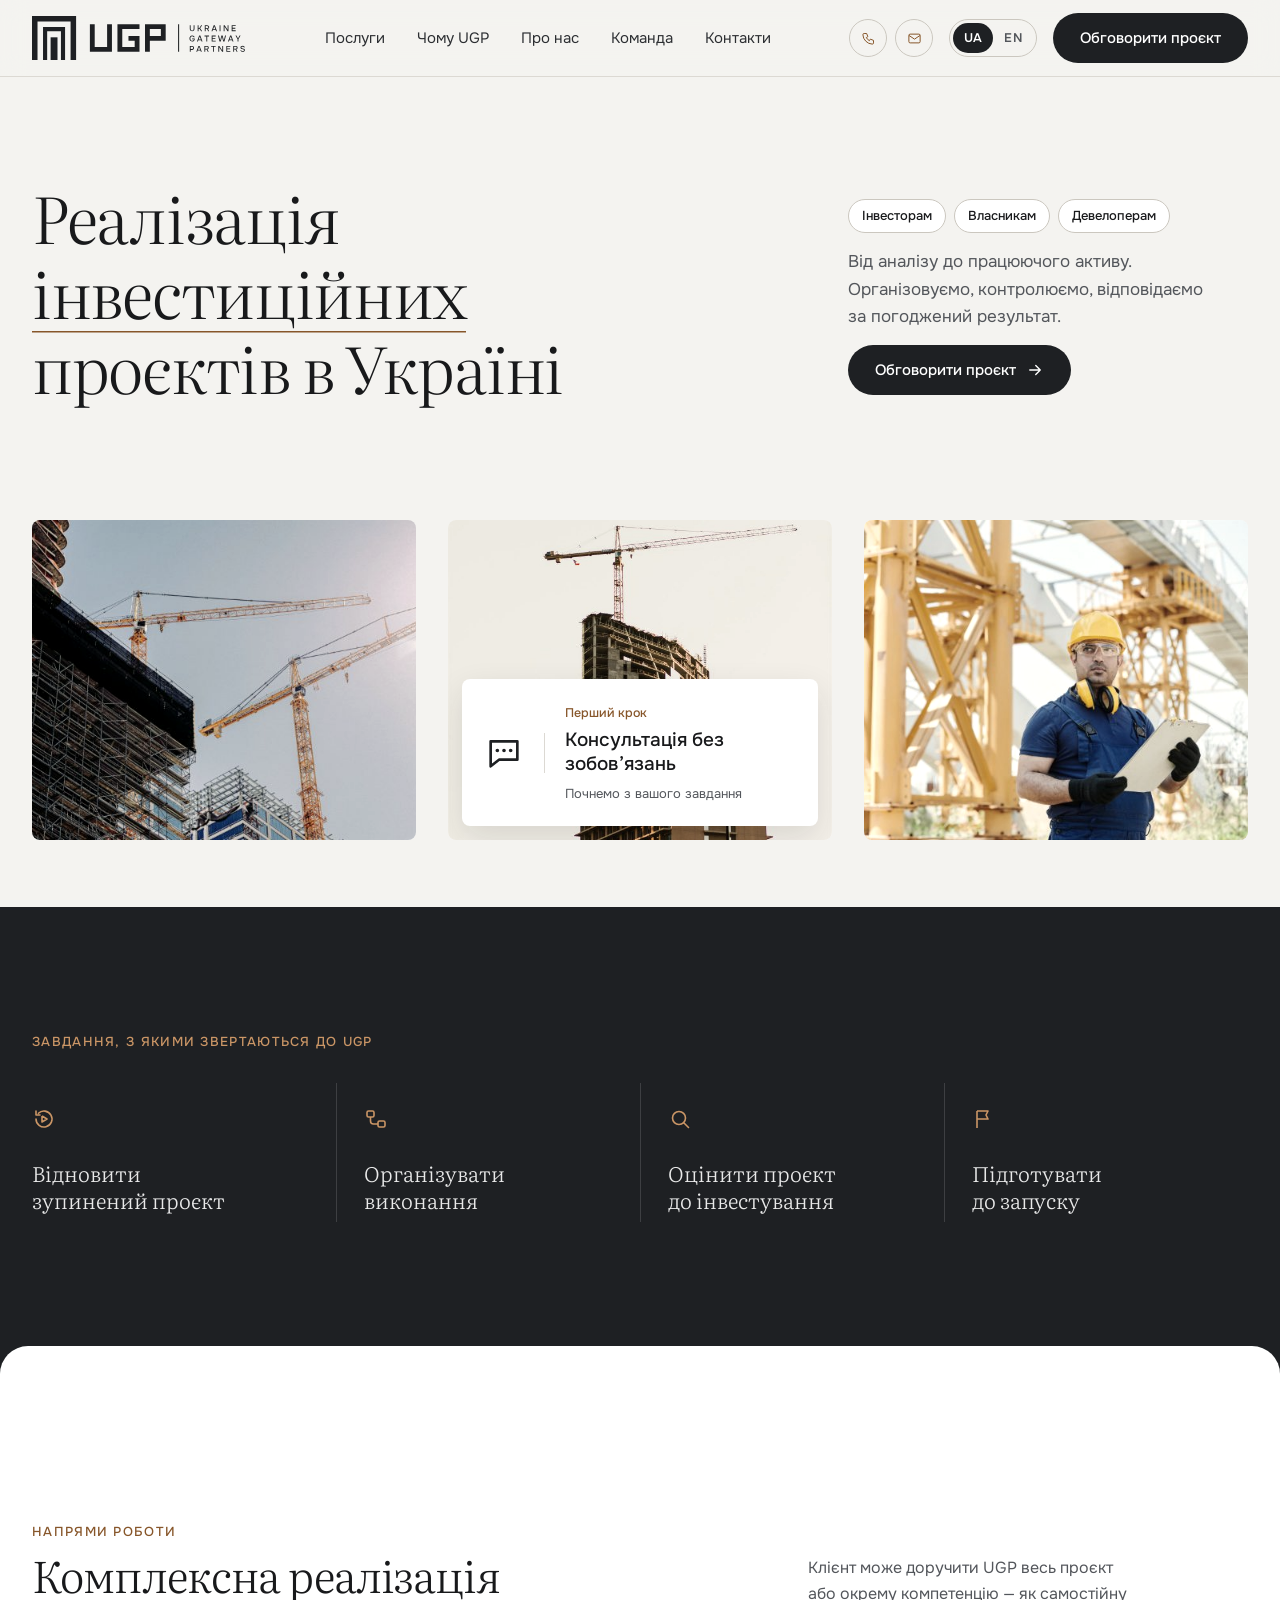
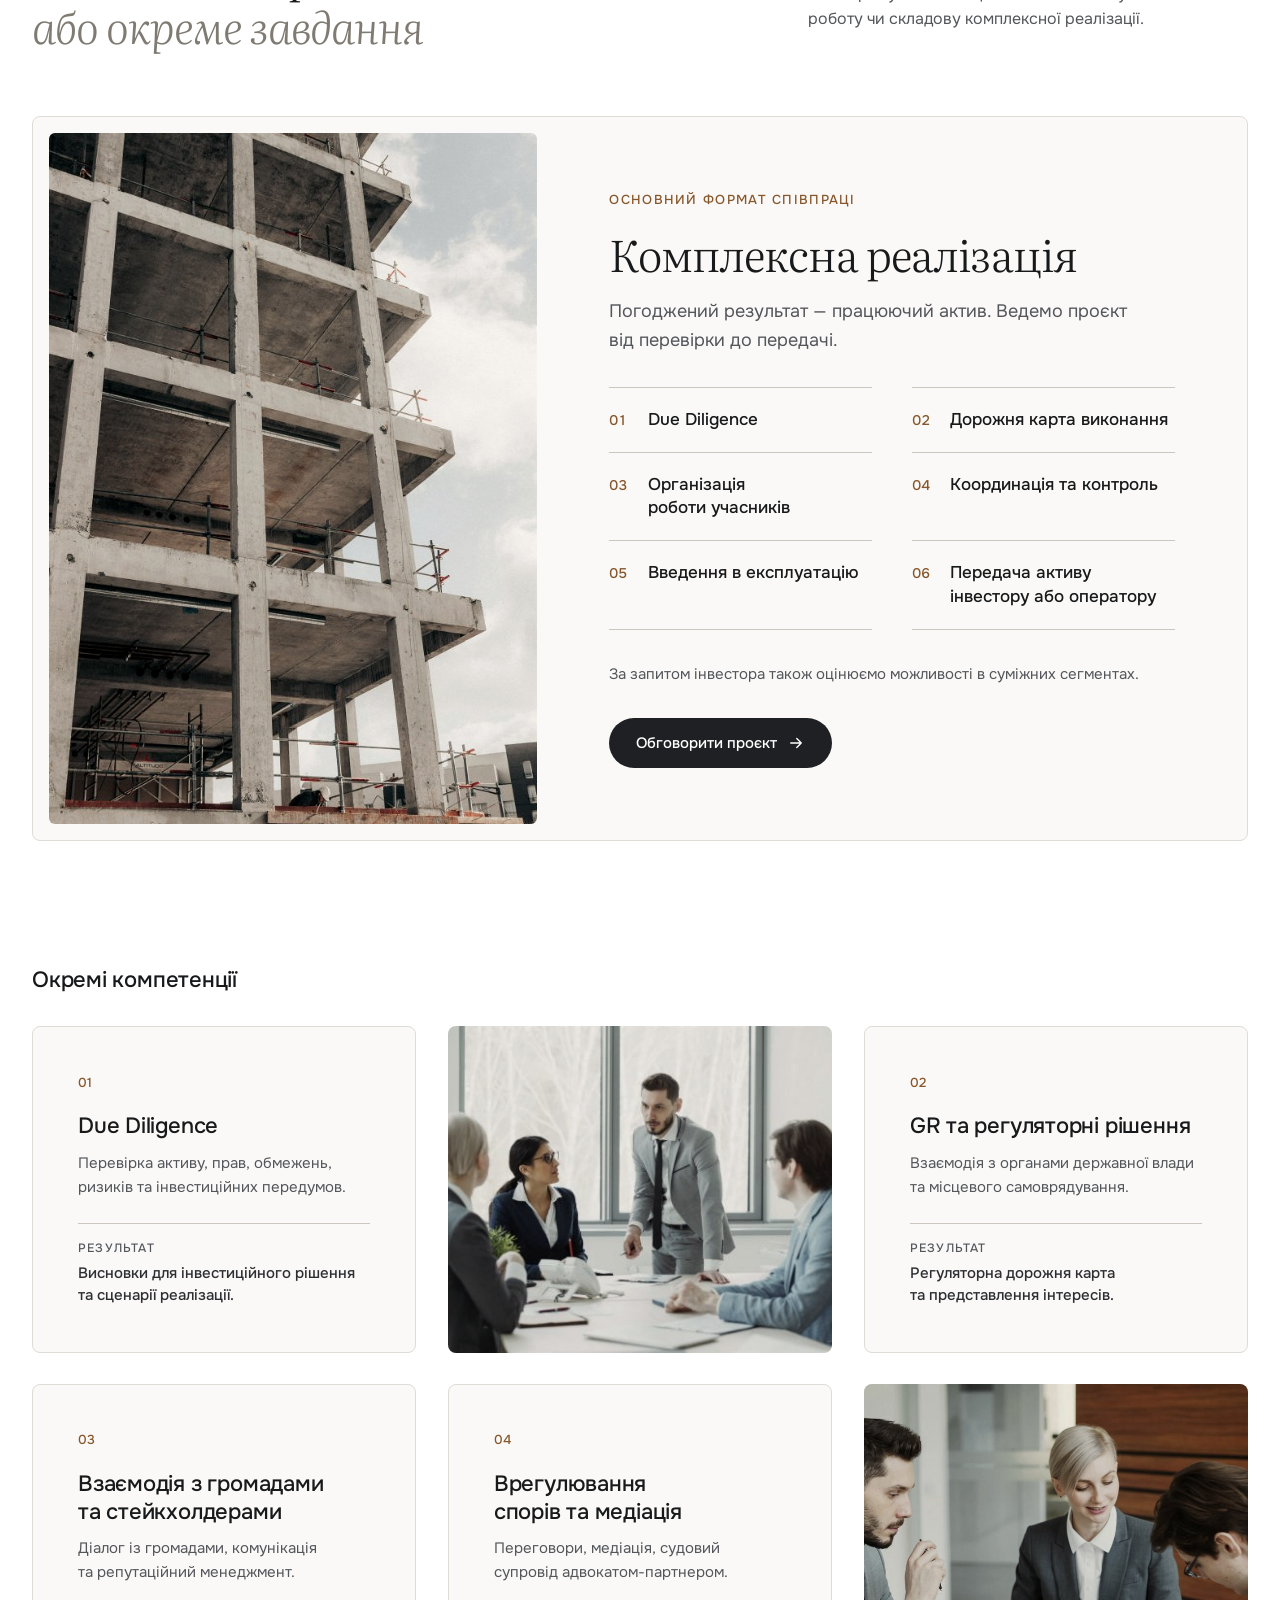
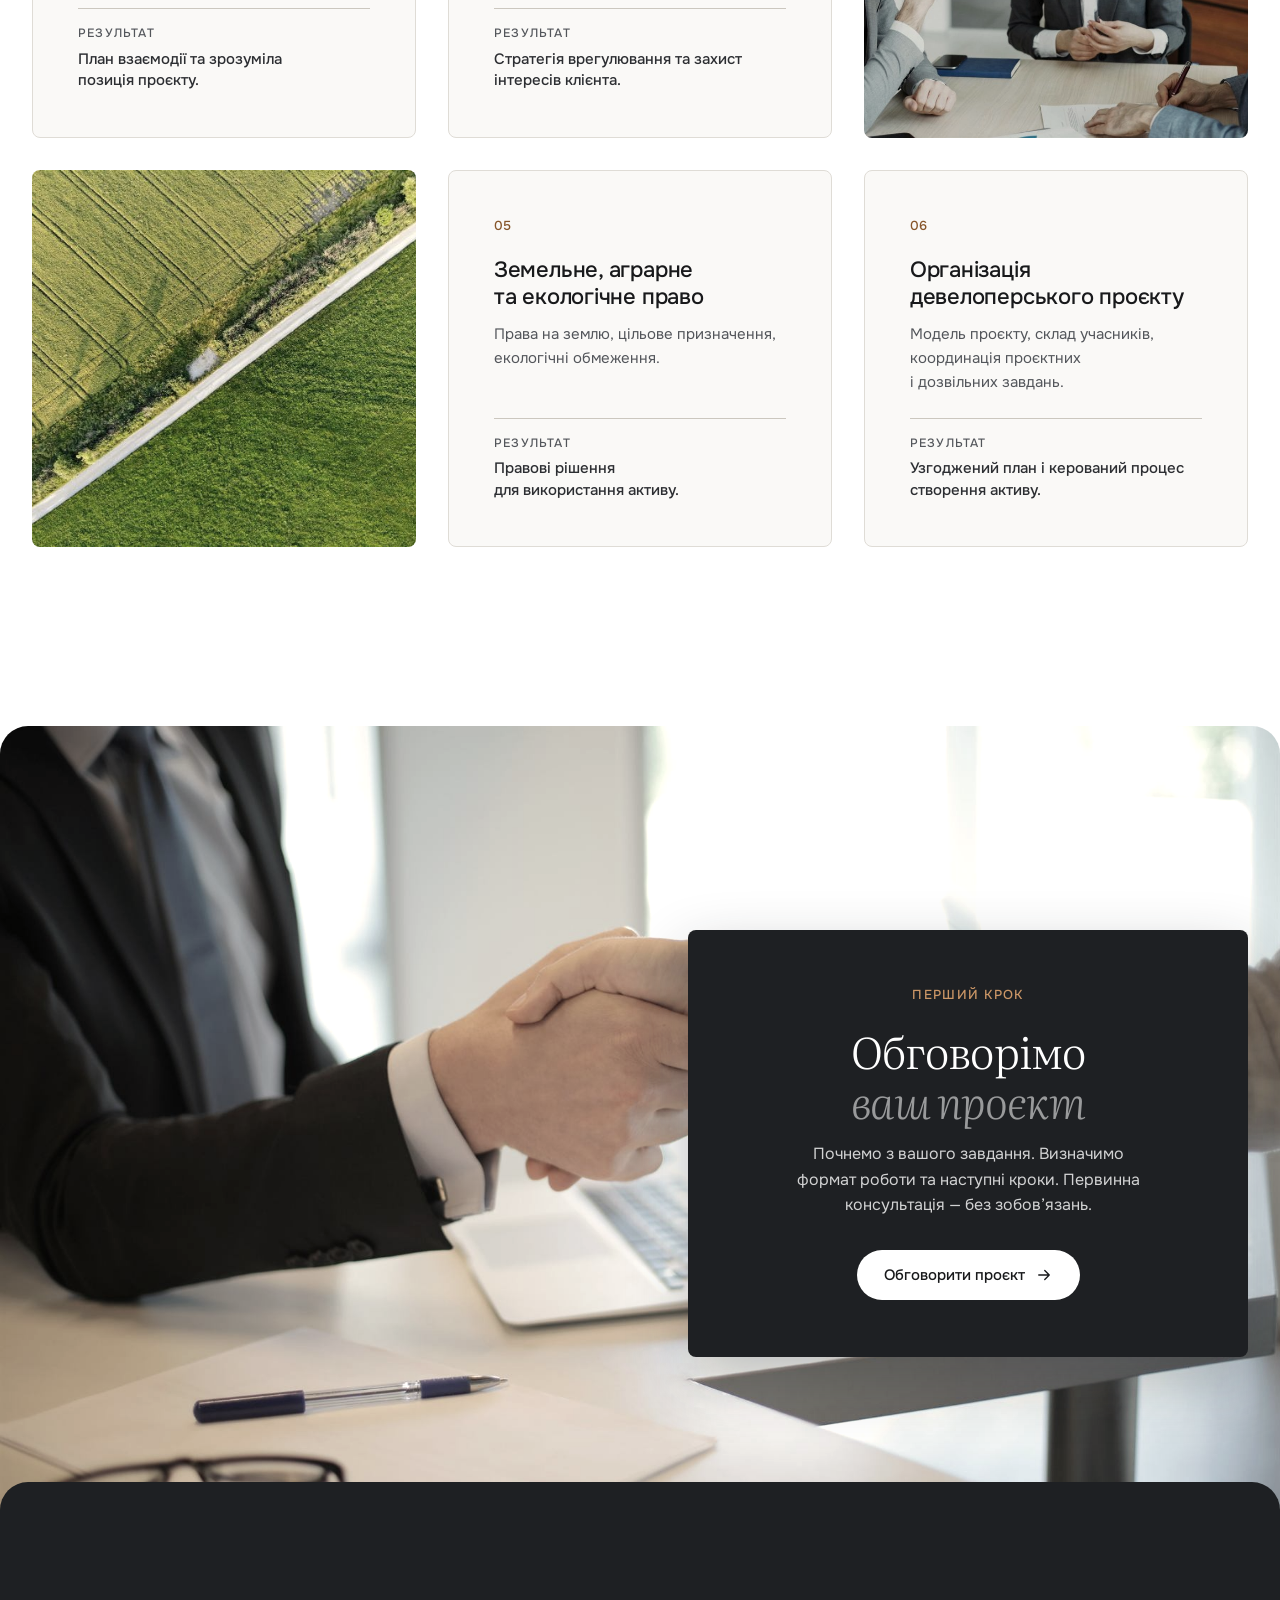
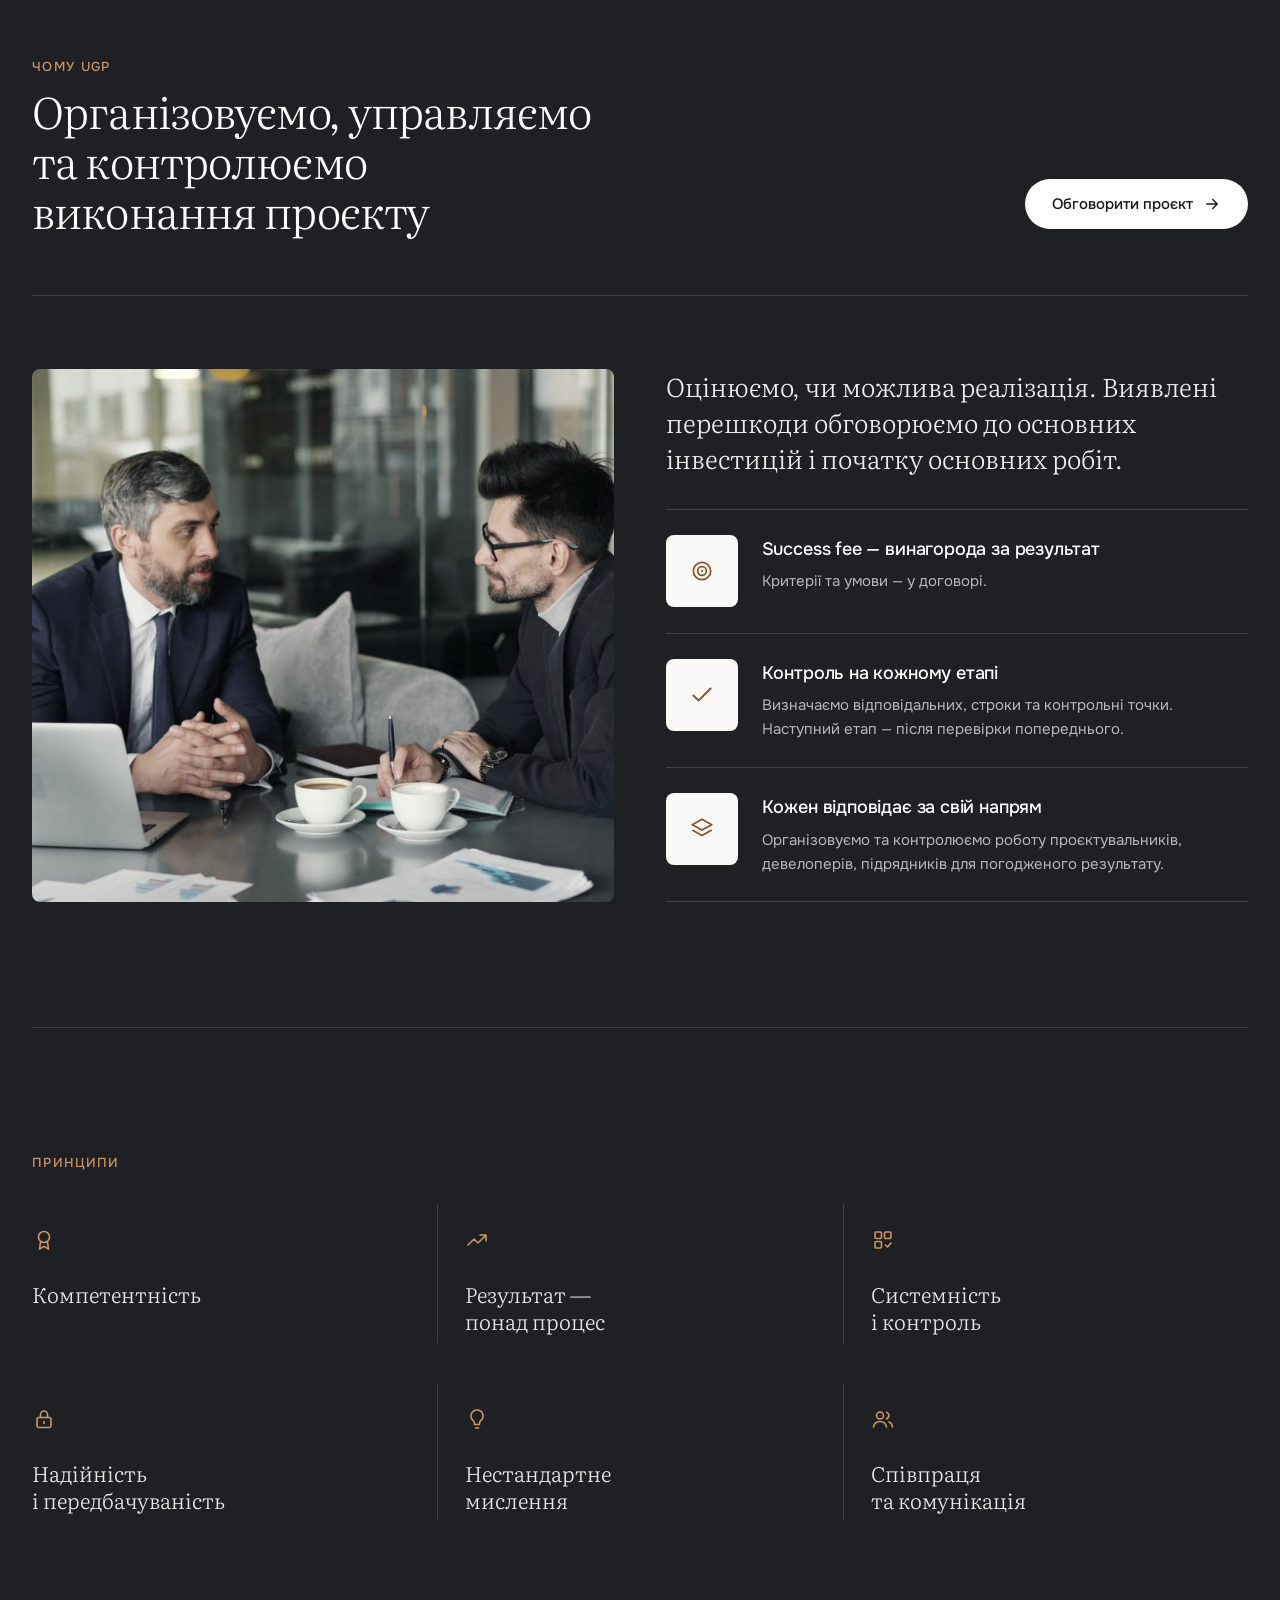
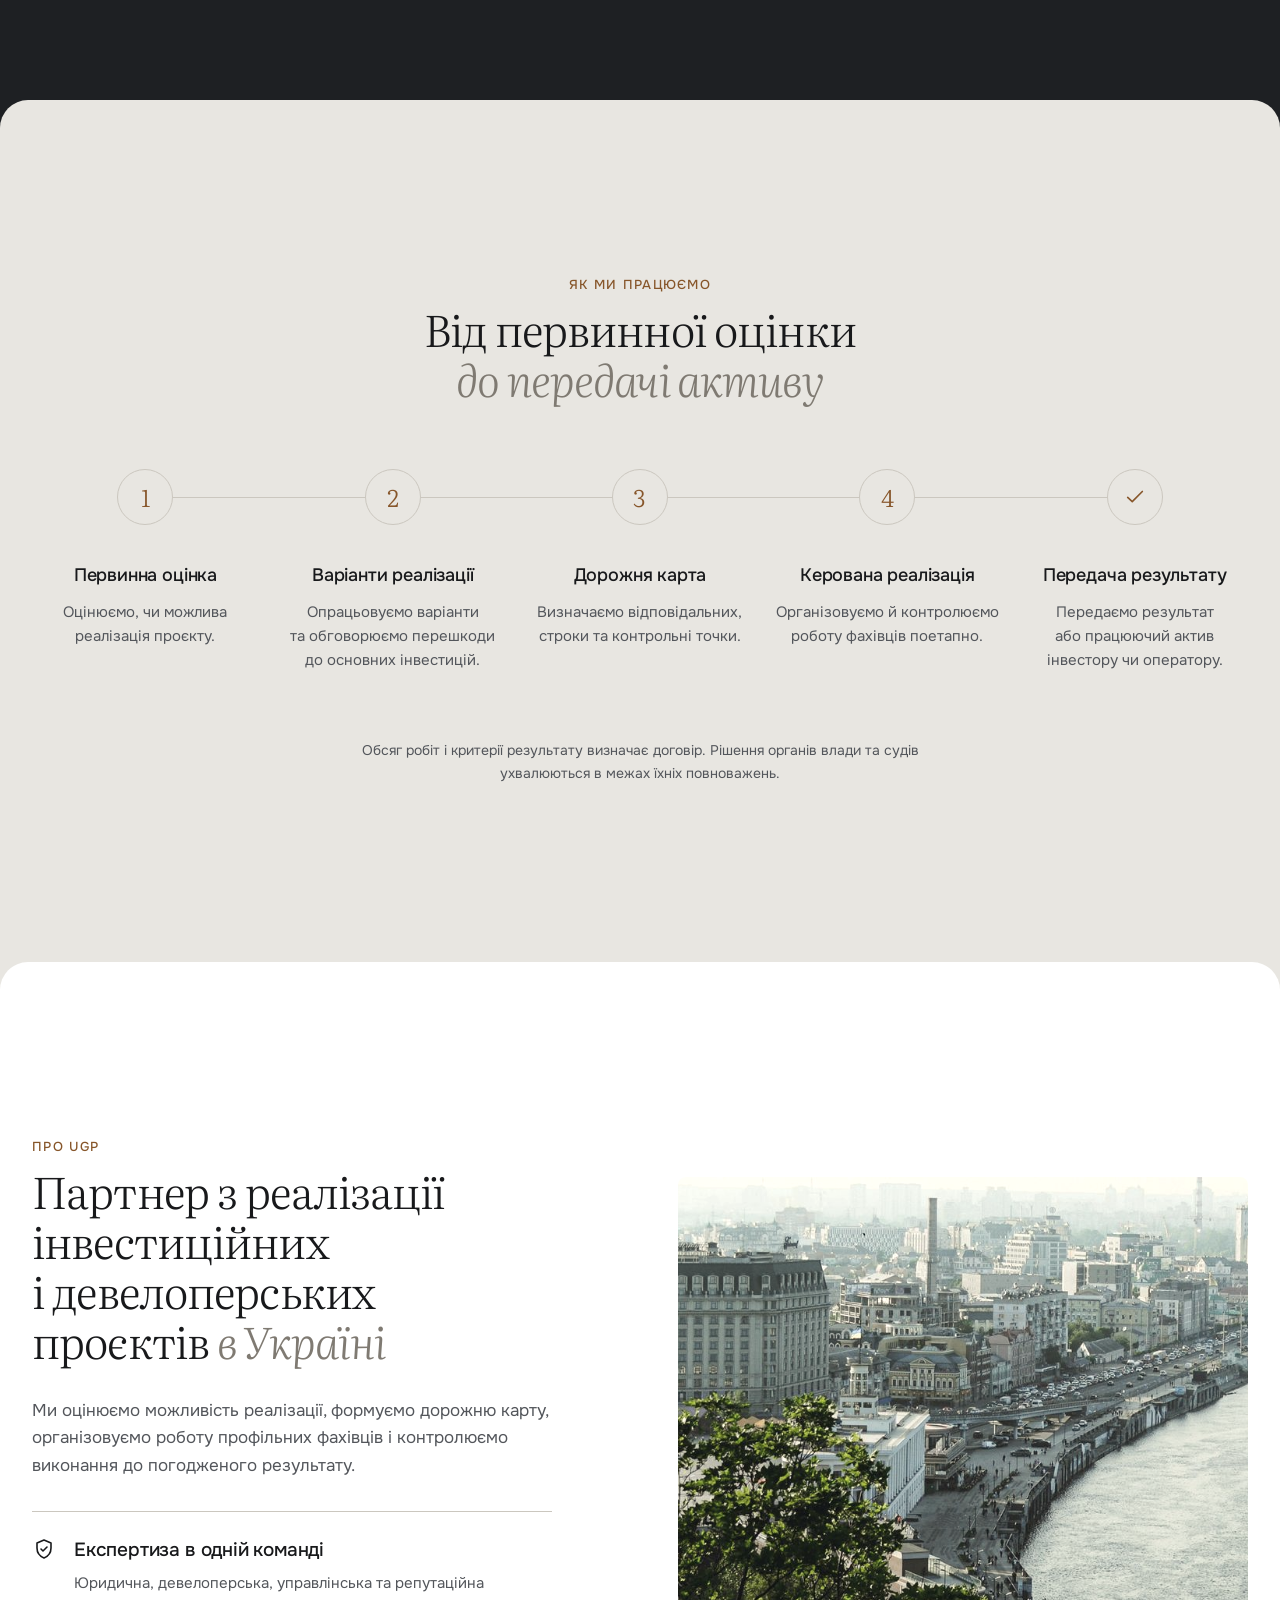
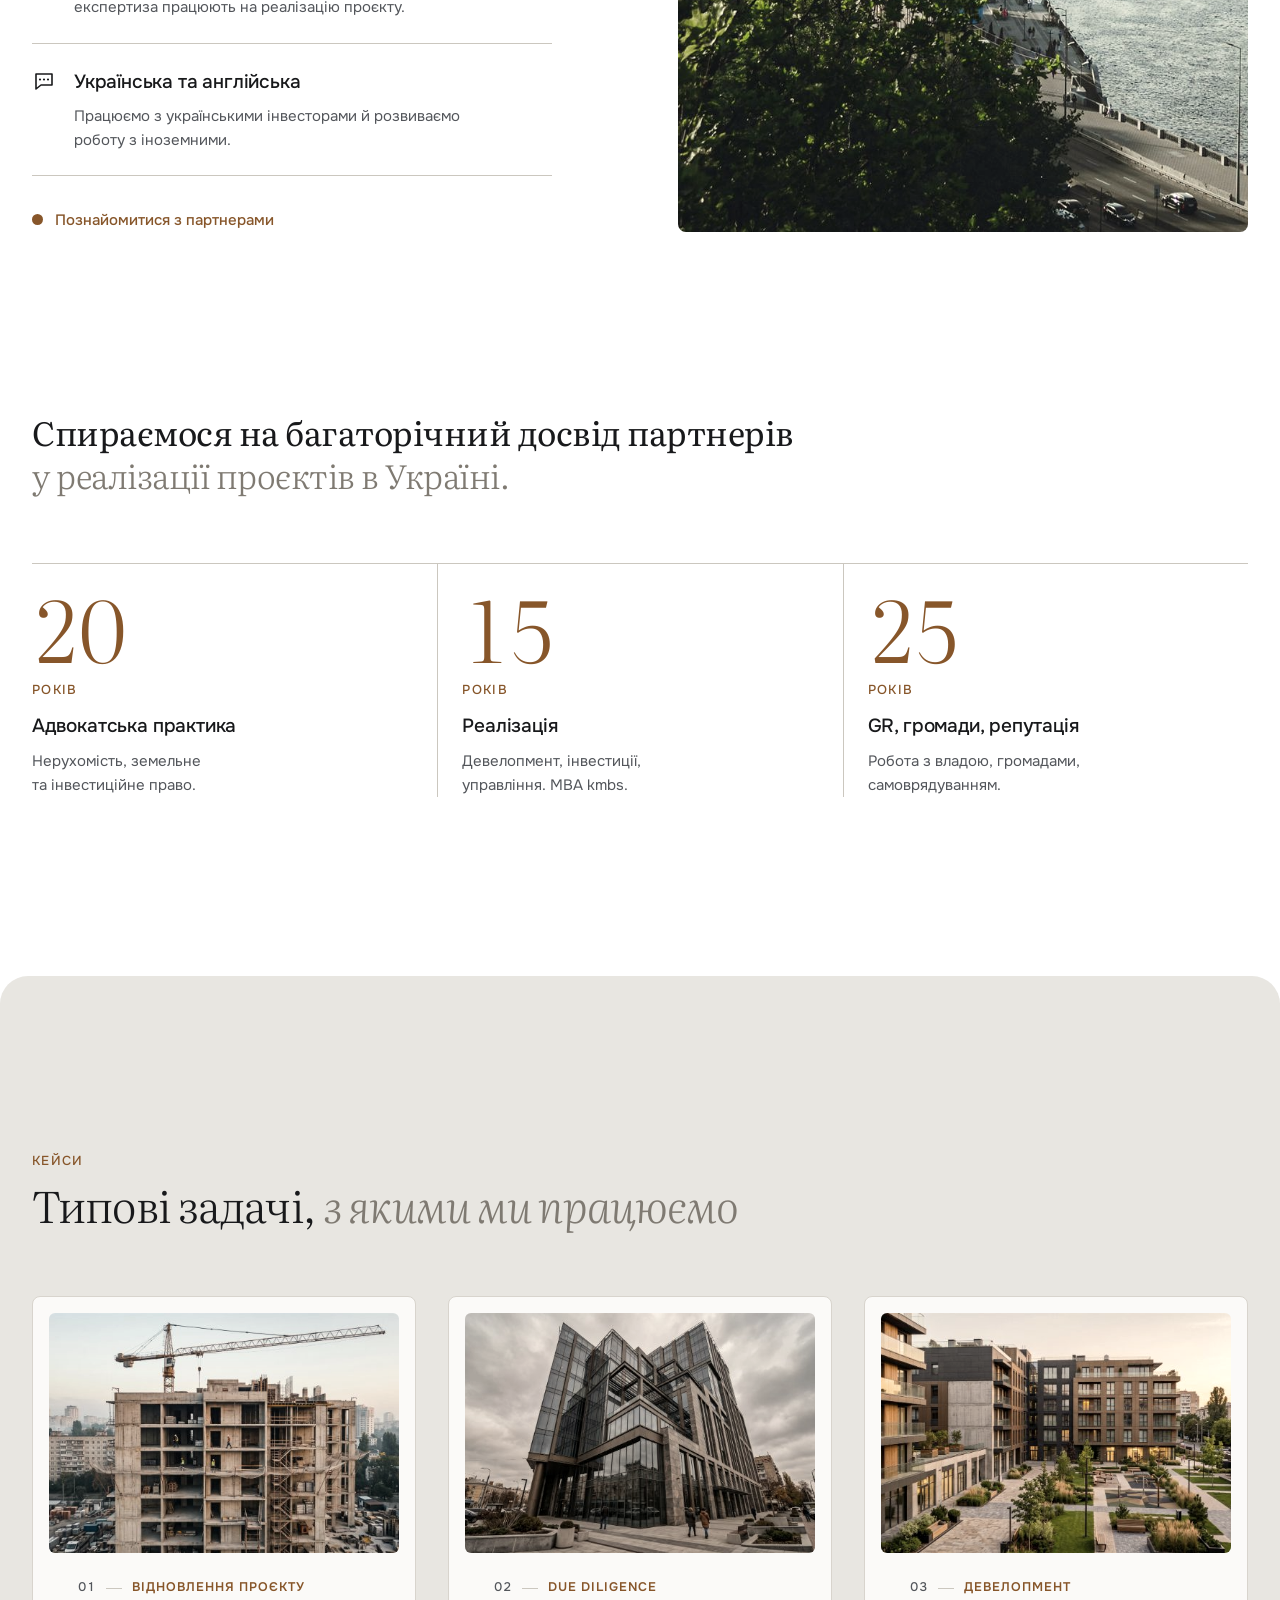
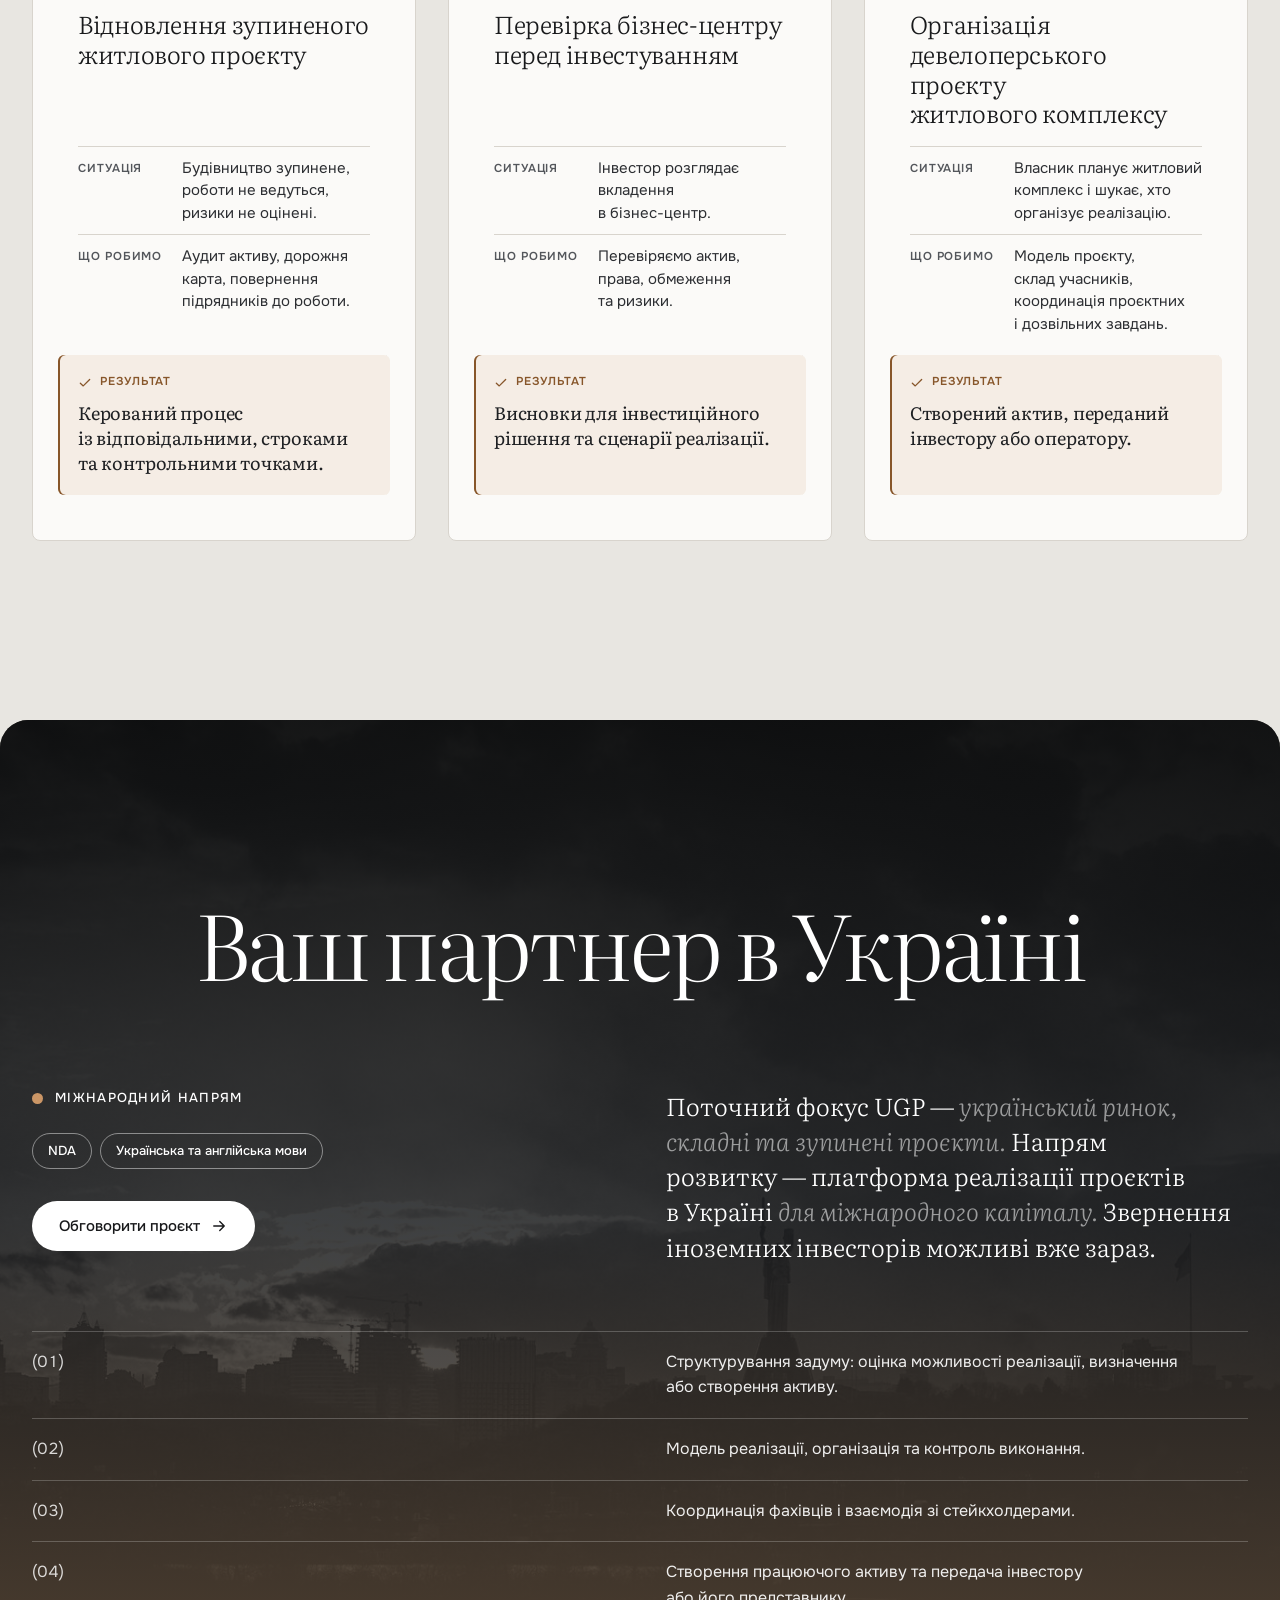
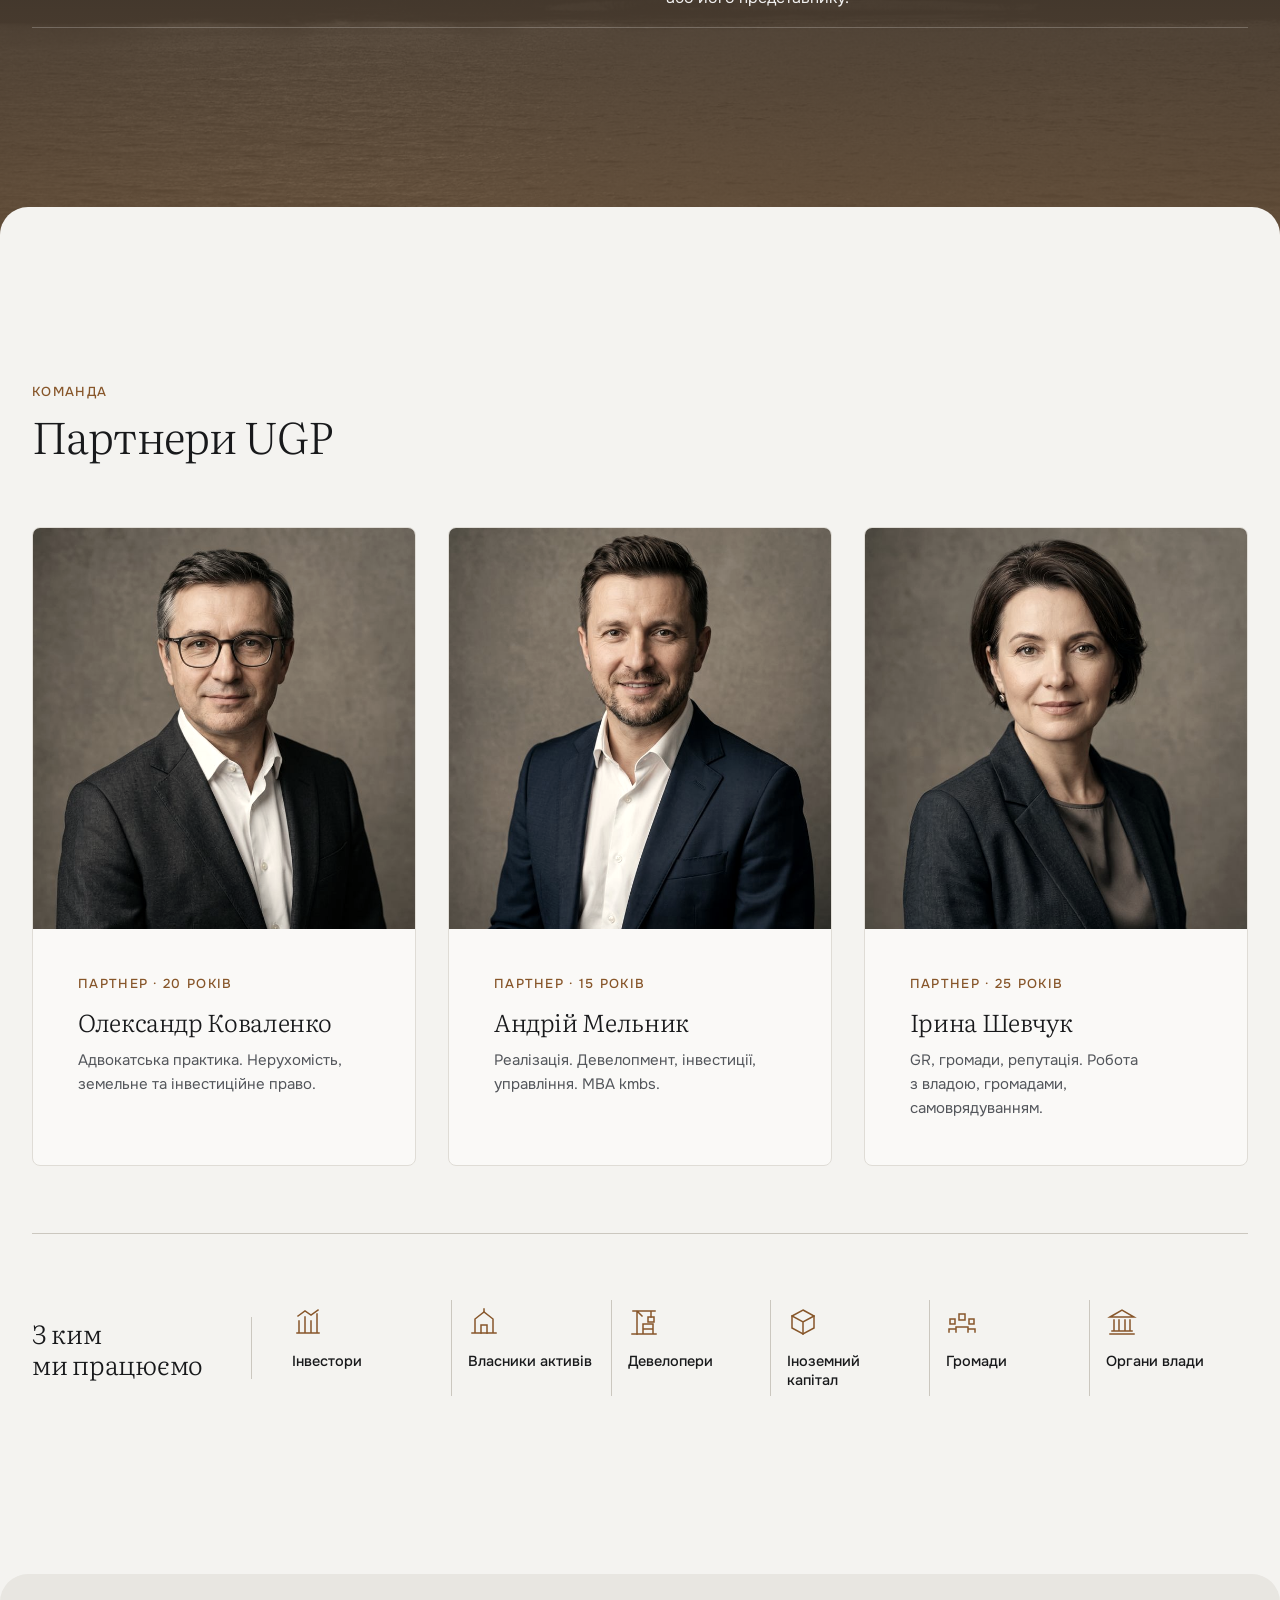
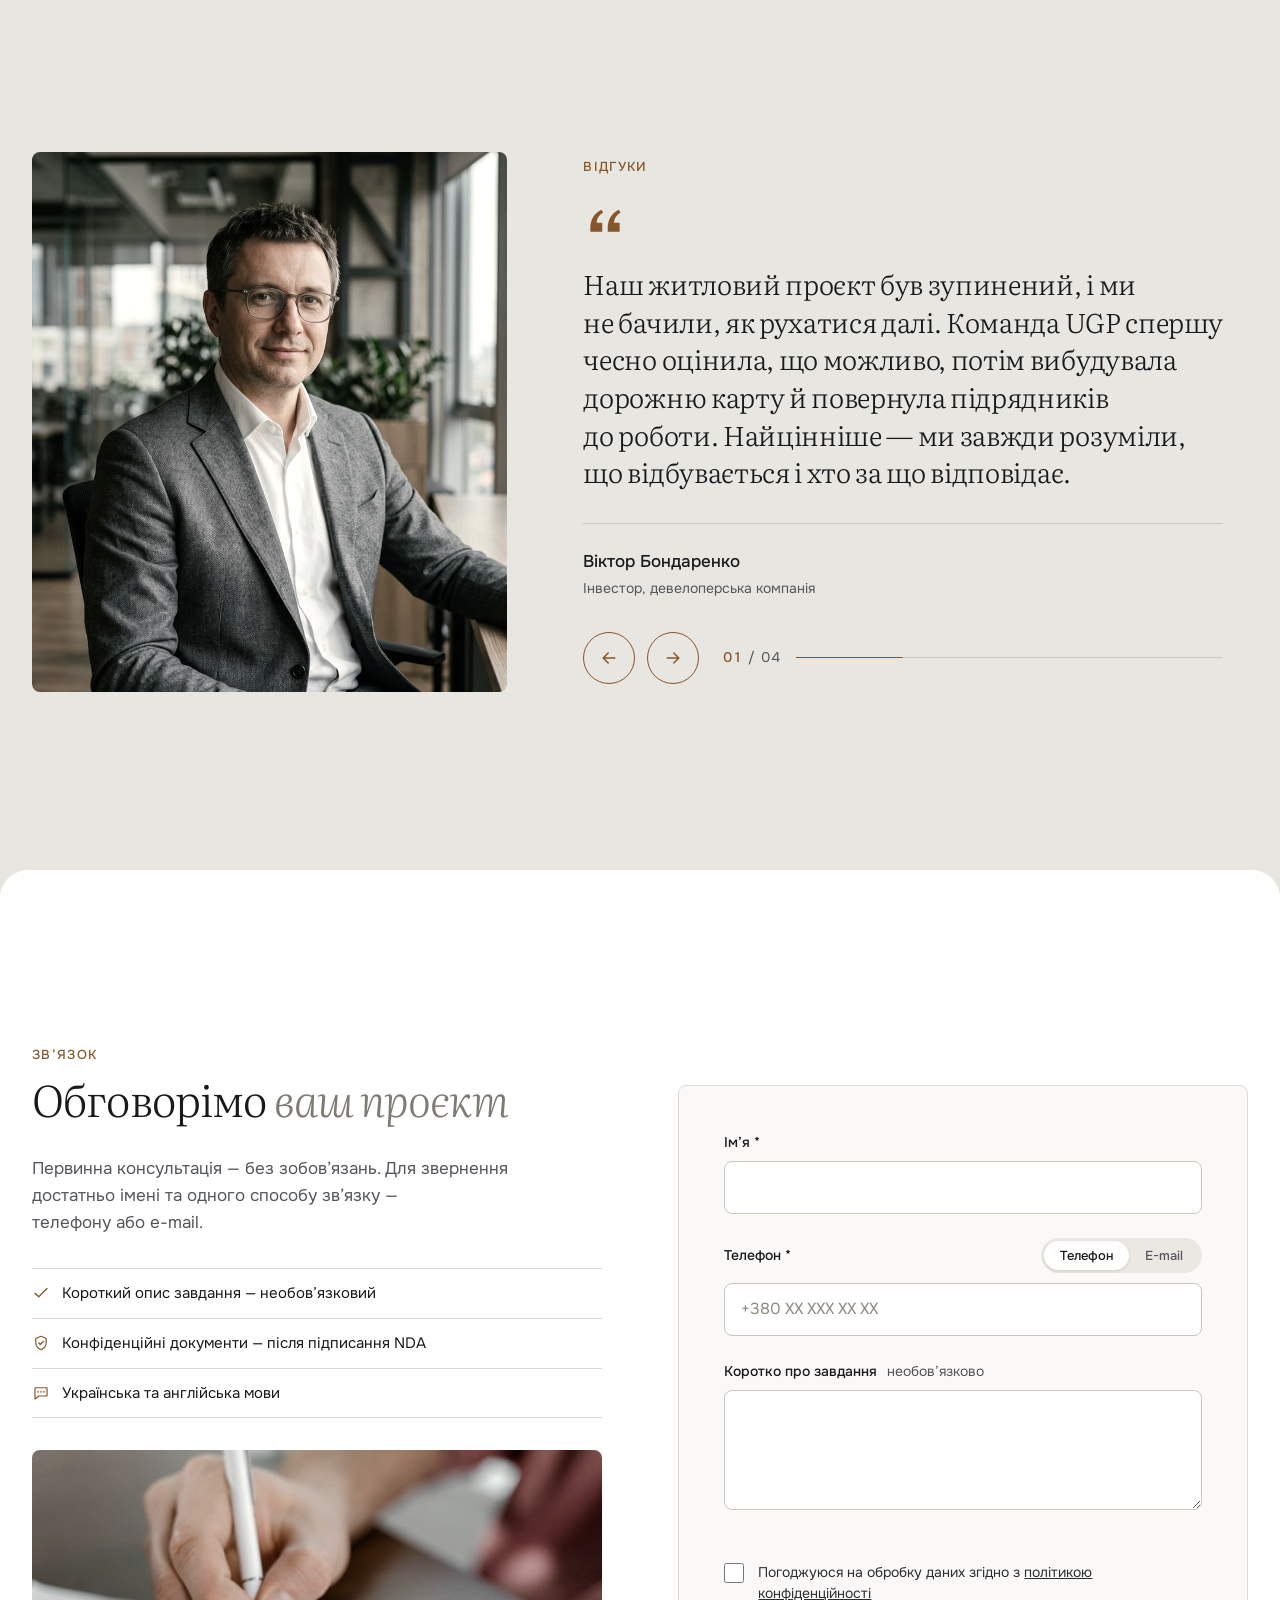
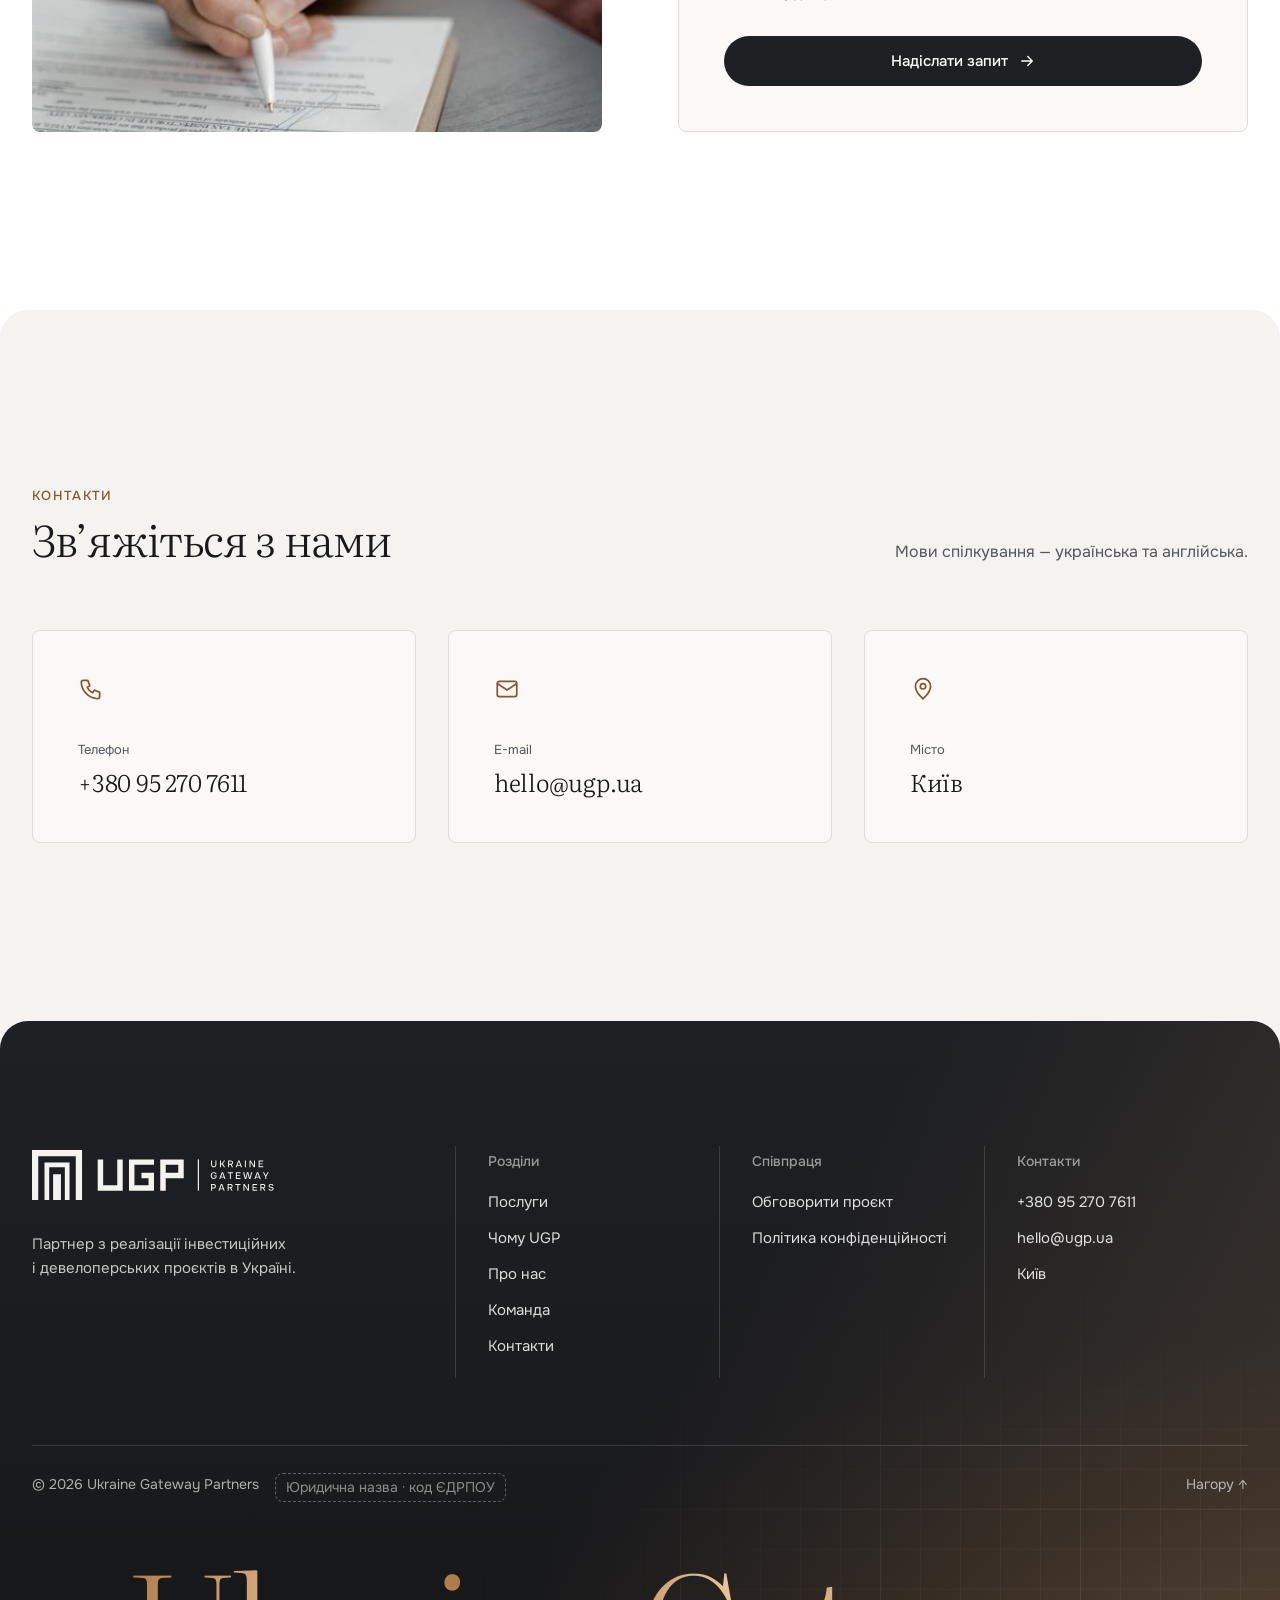
==== commit 0728744a: "UI/UX audit fixes, unified motion system, reviews slider, contact form rework Audit fixes - Header: " ====
--- a/site/index.html
+++ b/site/index.html
@@ -63,6 +63,7 @@
   <symbol id="i-flag" viewBox="0 0 24 24"><path d="M5 21V4M5 4h11l-2 4 2 4H5" fill="none" stroke="currentColor" stroke-width="1.6" stroke-linejoin="round"/></symbol>
   <symbol id="i-target" viewBox="0 0 24 24"><circle cx="12" cy="12" r="8" fill="none" stroke="currentColor" stroke-width="1.6"/><circle cx="12" cy="12" r="4" fill="none" stroke="currentColor" stroke-width="1.6"/><circle cx="12" cy="12" r="1" fill="currentColor"/></symbol>
   <symbol id="i-check" viewBox="0 0 24 24"><path d="M4 12.5 9 17 20 6" fill="none" stroke="currentColor" stroke-width="1.8" stroke-linecap="round" stroke-linejoin="round"/></symbol>
+  <symbol id="i-alert" viewBox="0 0 24 24"><circle cx="12" cy="12" r="9" fill="none" stroke="currentColor" stroke-width="1.6"/><path d="M12 7.5v5.5M12 16.3v.2" fill="none" stroke="currentColor" stroke-width="1.8" stroke-linecap="round"/></symbol>
   <symbol id="i-layers" viewBox="0 0 24 24"><path d="m12 3 9 5-9 5-9-5z M3 13l9 5 9-5" fill="none" stroke="currentColor" stroke-width="1.6" stroke-linejoin="round"/></symbol>
   <symbol id="i-shield" viewBox="0 0 24 24"><path d="M12 3 5 6v5c0 4.5 3 8.3 7 10 4-1.7 7-5.5 7-10V6z" fill="none" stroke="currentColor" stroke-width="1.6" stroke-linejoin="round"/><path d="m9 12 2 2 4-4" fill="none" stroke="currentColor" stroke-width="1.6" stroke-linecap="round" stroke-linejoin="round"/></symbol>
   <symbol id="i-image" viewBox="0 0 24 24"><rect x="3" y="4" width="18" height="16" rx="2" fill="none" stroke="currentColor" stroke-width="1.4"/><circle cx="9" cy="9.5" r="1.8" fill="none" stroke="currentColor" stroke-width="1.4"/><path d="m4 18 5-5 4 4 3-3 4 4" fill="none" stroke="currentColor" stroke-width="1.4" stroke-linejoin="round"/></symbol>
@@ -129,18 +130,18 @@
   <!-- 1. HERO -->
   <section class="hero" aria-labelledby="hero-title">
     <div class="container hero__head">
-      <h1 id="hero-title" class="hero__title reveal" data-i18n="hero.title">Реалізація <span class="pill">інвестиційних</span> проєктів в&nbsp;Україні</h1>
-      <div class="hero__aside reveal">
-        <p class="hero__audience"><span data-i18n="hero.aud1">Інвесторам</span><span data-i18n="hero.aud2">Власникам</span><span data-i18n="hero.aud3">Девелоперам</span></p>
-        <p class="hero__lead" data-i18n="hero.lead">Від аналізу до працюючого активу. Організовуємо, контролюємо, відповідаємо за&nbsp;погоджений результат.</p>
-        <a class="btn btn--dark" href="#contact-form"><span data-i18n="cta.discuss">Обговорити проєкт</span> <svg class="ico"><use href="#i-arrow"/></svg></a>
+      <h1 id="hero-title" class="hero__title" data-i18n="hero.title">Реалізація <span class="pill">інвестиційних</span> проєктів в&nbsp;Україні</h1>
+      <div class="hero__aside">
+        <p class="hero__audience hi" style="--hd:.35s"><span data-i18n="hero.aud1">Інвесторам</span><span data-i18n="hero.aud2">Власникам</span><span data-i18n="hero.aud3">Девелоперам</span></p>
+        <p class="hero__lead hi" style="--hd:.5s" data-i18n="hero.lead">Від аналізу до працюючого активу. Організовуємо, контролюємо, відповідаємо за&nbsp;погоджений результат.</p>
+        <a class="btn btn--dark hi" style="--hd:.65s" href="#contact-form"><span data-i18n="cta.discuss">Обговорити проєкт</span> <svg class="ico" aria-hidden="true"><use href="#i-arrow"/></svg></a>
       </div>
     </div>
     <div class="hero__gallery">
-      <figure class="hero__photo photo-zoom reveal"><img src="assets/img/hero-concrete.jpg" data-i18n-attr="alt:alt.heroConcrete" alt="Будівництво висотного об'єкта з баштовими кранами" width="1800" height="1200" fetchpriority="high"></figure>
-      <figure class="hero__photo photo-zoom reveal">
-        <img src="assets/img/crane.jpg" data-i18n-attr="alt:alt.crane" alt="Баштовий кран над каркасом будівлі, що зводиться" width="1200" height="1800">
-        <div class="hero__badge">
+      <figure class="hero__photo photo-zoom hi" style="--hd:.8s"><img src="assets/img/hero-concrete.jpg" srcset="assets/img/hero-concrete-600.jpg 600w, assets/img/hero-concrete-1200.jpg 1200w, assets/img/hero-concrete.jpg 1800w" sizes="(max-width: 600px) 100vw, (max-width: 900px) 70vw, 490px" data-i18n-attr="alt:alt.heroConcrete" alt="Будівництво висотного об'єкта з баштовими кранами" width="1800" height="1200" fetchpriority="high"></figure>
+      <figure class="hero__photo photo-zoom hi" style="--hd:.92s">
+        <img src="assets/img/crane.jpg" srcset="assets/img/crane-600.jpg 600w, assets/img/crane.jpg 1200w" sizes="(max-width: 600px) 100vw, (max-width: 900px) 50vw, 400px" data-i18n-attr="alt:alt.crane" alt="Баштовий кран над каркасом будівлі, що зводиться" width="1200" height="1800">
+        <div class="hero__badge hi" style="--hd:1.25s">
           <svg class="hero__badge-ico" aria-hidden="true"><use href="#i-chat"/></svg>
           <div>
             <span class="hero__badge-kicker" data-i18n="hero.badgeKicker">Перший крок</span>
@@ -149,7 +150,7 @@
           </div>
         </div>
       </figure>
-      <figure class="hero__photo photo-zoom reveal"><img src="assets/img/engineer.jpg" data-i18n-attr="alt:alt.engineer" alt="Інженер на будівельному майданчику з документацією" width="1800" height="1200"></figure>
+      <figure class="hero__photo photo-zoom hi" style="--hd:1.04s"><img src="assets/img/engineer.jpg" srcset="assets/img/engineer-600.jpg 600w, assets/img/engineer-1200.jpg 1200w, assets/img/engineer.jpg 1800w" sizes="(max-width: 900px) 70vw, 490px" data-i18n-attr="alt:alt.engineer" alt="Інженер на будівельному майданчику з документацією" width="1800" height="1200" loading="lazy"></figure>
     </div>
     <div class="tasks">
       <div class="container strip">
@@ -176,60 +177,60 @@
       </div>
 
       <article class="feature reveal">
-        <div class="feature__media photo-zoom"><img src="assets/img/concrete-frame.jpg" data-i18n-attr="alt:alt.concreteFrame" alt="Бетонний каркас багатоповерхової будівлі" loading="lazy" width="1200" height="1800"></div>
+        <div class="feature__media photo-zoom"><img src="assets/img/concrete-frame.jpg" srcset="assets/img/concrete-frame-600.jpg 600w, assets/img/concrete-frame.jpg 1200w" sizes="(max-width: 900px) 100vw, 500px" data-i18n-attr="alt:alt.concreteFrame" alt="Бетонний каркас багатоповерхової будівлі" loading="lazy" width="1200" height="1800"></div>
         <div class="feature__body">
           <p class="feature__kicker" data-i18n="feature.kicker">Основний формат співпраці</p>
           <h3 class="feature__title" data-i18n="feature.title">Комплексна реалізація</h3>
           <p class="feature__text" data-i18n="feature.text">Погоджений результат — працюючий актив. Ведемо проєкт від перевірки до передачі.</p>
           <ol class="steps-list">
-            <li><span>01</span><b data-i18n="feature.s1">Due Diligence</b></li>
-            <li><span>02</span><b data-i18n="feature.s2">Дорожня карта виконання</b></li>
-            <li><span>03</span><b data-i18n="feature.s3">Організація роботи учасників</b></li>
-            <li><span>04</span><b data-i18n="feature.s4">Координація та контроль</b></li>
-            <li><span>05</span><b data-i18n="feature.s5">Введення в експлуатацію</b></li>
-            <li><span>06</span><b data-i18n="feature.s6">Передача активу інвестору або оператору</b></li>
+            <li class="reveal"><span>01</span><b data-i18n="feature.s1">Due Diligence</b></li>
+            <li class="reveal"><span>02</span><b data-i18n="feature.s2">Дорожня карта виконання</b></li>
+            <li class="reveal"><span>03</span><b data-i18n="feature.s3">Організація роботи учасників</b></li>
+            <li class="reveal"><span>04</span><b data-i18n="feature.s4">Координація та контроль</b></li>
+            <li class="reveal"><span>05</span><b data-i18n="feature.s5">Введення в експлуатацію</b></li>
+            <li class="reveal"><span>06</span><b data-i18n="feature.s6">Передача активу інвестору або оператору</b></li>
           </ol>
           <p class="feature__note" data-i18n="feature.note">За запитом інвестора також оцінюємо можливості в суміжних сегментах.</p>
-          <a class="btn btn--dark" href="#contact-form"><span data-i18n="cta.discuss">Обговорити проєкт</span> <svg class="ico"><use href="#i-arrow"/></svg></a>
+          <a class="btn btn--dark" href="#contact-form"><span data-i18n="cta.discuss">Обговорити проєкт</span> <svg class="ico" aria-hidden="true"><use href="#i-arrow"/></svg></a>
         </div>
       </article>
 
       <h3 class="subhead reveal" data-i18n="services.subhead">Окремі компетенції</h3>
       <div class="svc-grid">
-        <article class="svc reveal">
+        <article class="svc lift reveal">
           <span class="svc__num">01</span>
           <h4 class="svc__title" data-i18n="svc1.title">Due Diligence</h4>
           <p class="svc__text" data-i18n="svc1.text">Перевірка активу, прав, обмежень, ризиків та інвестиційних передумов.</p>
           <p class="svc__result"><span data-i18n="svc.result">Результат</span><b data-i18n="svc1.result">Висновки для інвестиційного рішення та сценарії реалізації.</b></p>
         </article>
-        <figure class="svc svc--photo photo-zoom reveal"><img src="assets/img/team-meeting.jpg" data-i18n-attr="alt:alt.teamMeeting" alt="Робоча нарада учасників проєкту" loading="lazy" width="1800" height="1013"></figure>
-        <article class="svc reveal">
+        <figure class="svc svc--photo photo-zoom reveal"><img src="assets/img/team-meeting.jpg" srcset="assets/img/team-meeting-600.jpg 600w, assets/img/team-meeting-1200.jpg 1200w, assets/img/team-meeting.jpg 1800w" sizes="(max-width: 1100px) 1px, 600px" data-i18n-attr="alt:alt.teamMeeting" alt="Робоча нарада учасників проєкту" loading="lazy" width="1800" height="1013"></figure>
+        <article class="svc lift reveal">
           <span class="svc__num">02</span>
           <h4 class="svc__title" data-i18n="svc2.title">GR та регуляторні рішення</h4>
           <p class="svc__text" data-i18n="svc2.text">Взаємодія з органами державної влади та місцевого самоврядування.</p>
           <p class="svc__result"><span data-i18n="svc.result">Результат</span><b data-i18n="svc2.result">Регуляторна дорожня карта та представлення інтересів.</b></p>
         </article>
-        <article class="svc reveal">
+        <article class="svc lift reveal">
           <span class="svc__num">03</span>
           <h4 class="svc__title" data-i18n="svc3.title">Взаємодія з громадами та стейкхолдерами</h4>
           <p class="svc__text" data-i18n="svc3.text">Діалог із громадами, комунікація та репутаційний менеджмент.</p>
           <p class="svc__result"><span data-i18n="svc.result">Результат</span><b data-i18n="svc3.result">План взаємодії та зрозуміла позиція проєкту.</b></p>
         </article>
-        <article class="svc reveal">
+        <article class="svc lift reveal">
           <span class="svc__num">04</span>
           <h4 class="svc__title" data-i18n="svc4.title">Врегулювання спорів та медіація</h4>
           <p class="svc__text" data-i18n="svc4.text">Переговори, медіація, судовий супровід адвокатом-партнером.</p>
           <p class="svc__result"><span data-i18n="svc.result">Результат</span><b data-i18n="svc4.result">Стратегія врегулювання та захист інтересів клієнта.</b></p>
         </article>
-        <figure class="svc svc--photo photo-zoom reveal"><img src="assets/img/signing-team.jpg" data-i18n-attr="alt:alt.signingTeam" alt="Переговори та підписання документів" loading="lazy" width="1800" height="1013"></figure>
-        <figure class="svc svc--photo photo-zoom reveal"><img src="assets/img/land-aerial.jpg" data-i18n-attr="alt:alt.landAerial" alt="Земельні ділянки, вигляд згори" loading="lazy" width="1200" height="899"></figure>
-        <article class="svc reveal">
+        <figure class="svc svc--photo photo-zoom reveal"><img src="assets/img/signing-team.jpg" srcset="assets/img/signing-team-600.jpg 600w, assets/img/signing-team-1200.jpg 1200w, assets/img/signing-team.jpg 1800w" sizes="(max-width: 1100px) 1px, 640px" data-i18n-attr="alt:alt.signingTeam" alt="Переговори та підписання документів" loading="lazy" width="1800" height="1013"></figure>
+        <figure class="svc svc--photo photo-zoom reveal"><img src="assets/img/land-aerial.jpg" srcset="assets/img/land-aerial-600.jpg 600w, assets/img/land-aerial.jpg 1200w" sizes="(max-width: 1100px) 1px, 520px" data-i18n-attr="alt:alt.landAerial" alt="Земельні ділянки, вигляд згори" loading="lazy" width="1200" height="899"></figure>
+        <article class="svc lift reveal">
           <span class="svc__num">05</span>
           <h4 class="svc__title" data-i18n="svc5.title">Земельне, аграрне та екологічне право</h4>
           <p class="svc__text" data-i18n="svc5.text">Права на землю, цільове призначення, екологічні обмеження.</p>
           <p class="svc__result"><span data-i18n="svc.result">Результат</span><b data-i18n="svc5.result">Правові рішення для використання активу.</b></p>
         </article>
-        <article class="svc reveal">
+        <article class="svc lift reveal">
           <span class="svc__num">06</span>
           <h4 class="svc__title" data-i18n="svc6.title">Організація девелоперського проєкту</h4>
           <p class="svc__text" data-i18n="svc6.text">Модель проєкту, склад учасників, координація проєктних і дозвільних завдань.</p>
@@ -240,14 +241,14 @@
   </section>
 
   <!-- 3. CTA -->
-  <section class="cta sheet" aria-labelledby="cta1-title">
-    <img class="cta__bg" src="assets/img/handshake.jpg" alt="" loading="lazy" width="1800" height="1200">
+  <section class="cta sheet" aria-labelledby="cta1-title" data-inview>
+    <img class="cta__bg" src="assets/img/handshake.jpg" srcset="assets/img/handshake-600.jpg 600w, assets/img/handshake-1200.jpg 1200w, assets/img/handshake.jpg 1800w" sizes="(max-width: 600px) 450px, 100vw" alt="" loading="lazy" width="1800" height="1200">
     <div class="container cta__wrap">
       <div class="cta__panel reveal">
         <p class="eyebrow eyebrow--light" data-i18n="cta1.eyebrow">Перший крок</p>
         <h2 id="cta1-title" data-i18n="cta1.title">Обговорімо <span class="tone">ваш проєкт</span></h2>
         <p data-i18n="cta1.text">Почнемо з вашого завдання. Визначимо формат роботи та наступні кроки. Первинна консультація — без зобов’язань.</p>
-        <a class="btn btn--light" href="#contact-form"><span data-i18n="cta.discuss">Обговорити проєкт</span> <svg class="ico"><use href="#i-arrow"/></svg></a>
+        <a class="btn btn--light" href="#contact-form"><span data-i18n="cta.discuss">Обговорити проєкт</span> <svg class="ico" aria-hidden="true"><use href="#i-arrow"/></svg></a>
       </div>
     </div>
   </section>
@@ -260,13 +261,13 @@
           <p class="eyebrow eyebrow--light" data-i18n="why.eyebrow">Чому UGP</p>
           <h2 id="why-title" data-i18n="why.title">Організовуємо, управляємо та контролюємо виконання проєкту</h2>
         </div>
-        <a class="btn btn--light" href="#contact-form"><span data-i18n="cta.request">Надіслати запит</span> <svg class="ico"><use href="#i-arrow"/></svg></a>
+        <a class="btn btn--light" href="#contact-form"><span data-i18n="cta.discuss">Обговорити проєкт</span> <svg class="ico" aria-hidden="true"><use href="#i-arrow"/></svg></a>
       </div>
       <div class="why">
-        <figure class="why__media photo-zoom reveal"><img src="assets/img/meeting-cafe.jpg" data-i18n-attr="alt:alt.meetingCafe" alt="Ділова зустріч щодо проєкту" loading="lazy" width="1800" height="1013"></figure>
+        <figure class="why__media photo-zoom reveal"><img src="assets/img/meeting-cafe.jpg" srcset="assets/img/meeting-cafe-600.jpg 600w, assets/img/meeting-cafe-1200.jpg 1200w, assets/img/meeting-cafe.jpg 1800w" sizes="(max-width: 900px) 100vw, 1040px" data-i18n-attr="alt:alt.meetingCafe" alt="Ділова зустріч щодо проєкту" loading="lazy" width="1800" height="1013"></figure>
         <div class="why__body">
           <p class="why__lead reveal" data-i18n="why.lead">Оцінюємо, чи можлива реалізація. Виявлені перешкоди обговорюємо до основних інвестицій і початку основних робіт.</p>
-          <ul class="why__list">
+          <ul class="why__list rules" data-inview>
             <li class="reveal">
               <span class="why__ico"><svg class="ico"><use href="#i-target"/></svg></span>
               <div><h3 data-i18n="why.i1Title">Success fee — винагорода за результат</h3><p data-i18n="why.i1Text">Критерії та умови — у договорі.</p></div>
@@ -304,7 +305,7 @@
           <h2 id="process-title" data-i18n="process.title">Від первинної оцінки <span class="tone">до передачі активу</span></h2>
         </div>
       </div>
-      <ol class="process">
+      <ol class="process" data-inview>
         <li class="step reveal"><span class="step__num">1</span><h3 data-i18n="process.s1Title">Первинна оцінка</h3><p data-i18n="process.s1Text">Оцінюємо, чи можлива реалізація проєкту.</p></li>
         <li class="step reveal"><span class="step__num">2</span><h3 data-i18n="process.s2Title">Варіанти реалізації</h3><p data-i18n="process.s2Text">Опрацьовуємо варіанти та обговорюємо перешкоди до основних інвестицій.</p></li>
         <li class="step reveal"><span class="step__num">3</span><h3 data-i18n="process.s3Title">Дорожня карта</h3><p data-i18n="process.s3Text">Визначаємо відповідальних, строки та контрольні точки.</p></li>
@@ -323,18 +324,18 @@
         <div class="about__body">
           <h2 id="about-title" class="reveal" data-i18n="about.title">Партнер з реалізації інвестиційних і девелоперських проєктів <span class="tone">в&nbsp;Україні</span></h2>
           <p class="about__text reveal" data-i18n="about.text">Ми оцінюємо можливість реалізації, формуємо дорожню карту, організовуємо роботу профільних фахівців і контролюємо виконання до погодженого результату.</p>
-          <ul class="about__points">
+          <ul class="about__points rules" data-inview>
             <li class="reveal"><svg class="ico"><use href="#i-shield"/></svg><div><h3 data-i18n="about.p1Title">Експертиза в одній команді</h3><p data-i18n="about.p1Text">Юридична, девелоперська, управлінська та репутаційна експертиза працюють на реалізацію проєкту.</p></div></li>
             <li class="reveal"><svg class="ico"><use href="#i-chat"/></svg><div><h3 data-i18n="about.p2Title">Українська та англійська</h3><p data-i18n="about.p2Text">Працюємо з українськими інвесторами й розвиваємо роботу з іноземними.</p></div></li>
           </ul>
           <a class="dot-link reveal" href="#team"><i aria-hidden="true"></i><span data-i18n="about.link">Познайомитися з партнерами</span></a>
         </div>
-        <figure class="about__media photo-zoom reveal"><img src="assets/img/kyiv-podil.jpg" data-i18n-attr="alt:alt.kyivPodil" alt="Київ, вид на Поділ і Дніпро" loading="lazy" width="1800" height="840"></figure>
+        <figure class="about__media photo-zoom reveal"><img src="assets/img/kyiv-podil.jpg" srcset="assets/img/kyiv-podil-600.jpg 600w, assets/img/kyiv-podil-1200.jpg 1200w, assets/img/kyiv-podil.jpg 1800w" sizes="(max-width: 900px) 134vw, 1460px" data-i18n-attr="alt:alt.kyivPodil" alt="Київ, вид на Поділ і Дніпро" loading="lazy" width="1800" height="840"></figure>
       </div>
 
       <div class="exp">
         <p class="exp__intro reveal" data-i18n="exp.intro"><strong>Спираємося на багаторічний досвід партнерів</strong> у реалізації проєктів в Україні.</p>
-        <div class="exp__grid">
+        <div class="exp__grid" data-inview>
           <div class="exp__item reveal">
             <p class="exp__num">20</p>
             <div><p class="exp__unit" data-i18n="exp.years">років</p><h3 data-i18n="exp.t1Title">Адвокатська практика</h3><p data-i18n="exp.t1Text">Нерухомість, земельне<br>та інвестиційне право.</p></div>
@@ -363,9 +364,9 @@
       </div>
       <!-- Типові сценарії на основі брифу (не історії конкретних клієнтів). Тексти погодити з замовником. -->
       <div class="cases">
-        <article class="case reveal">
+        <article class="case lift reveal">
           <!-- DEMO — replace with real data before launch (AI photo) -->
-          <figure class="case__media photo-zoom"><img src="assets/img/case-1.jpg" data-i18n-attr="alt:case1.alt" alt="Житловий будинок на етапі будівництва" loading="lazy" width="1600" height="893"></figure>
+          <figure class="case__media photo-zoom"><img src="assets/img/case-1.jpg" srcset="assets/img/case-1-600.jpg 600w, assets/img/case-1-1200.jpg 1200w, assets/img/case-1.jpg 1600w" sizes="(max-width: 900px) 120vw, 440px" data-i18n-attr="alt:case1.alt" alt="Житловий будинок на етапі будівництва" loading="lazy" width="1600" height="893"></figure>
           <div class="case__body">
             <p class="case__tag"><span>01</span><b data-i18n="case1.tag">Відновлення проєкту</b></p>
             <h3 class="case__title" data-i18n="case1.title">Відновлення зупиненого житлового проєкту</h3>
@@ -376,9 +377,9 @@
             </dl>
           </div>
         </article>
-        <article class="case reveal">
+        <article class="case lift reveal">
           <!-- DEMO — replace with real data before launch (AI photo) -->
-          <figure class="case__media photo-zoom"><img src="assets/img/case-2.jpg" data-i18n-attr="alt:case2.alt" alt="Сучасний бізнес-центр" loading="lazy" width="1600" height="893"></figure>
+          <figure class="case__media photo-zoom"><img src="assets/img/case-2.jpg" srcset="assets/img/case-2-600.jpg 600w, assets/img/case-2-1200.jpg 1200w, assets/img/case-2.jpg 1600w" sizes="(max-width: 900px) 120vw, 440px" data-i18n-attr="alt:case2.alt" alt="Сучасний бізнес-центр" loading="lazy" width="1600" height="893"></figure>
           <div class="case__body">
             <p class="case__tag"><span>02</span><b data-i18n="case2.tag">Due Diligence</b></p>
             <h3 class="case__title" data-i18n="case2.title">Перевірка бізнес-центру перед інвестуванням</h3>
@@ -389,9 +390,9 @@
             </dl>
           </div>
         </article>
-        <article class="case reveal">
+        <article class="case lift reveal">
           <!-- DEMO — replace with real data before launch (AI photo) -->
-          <figure class="case__media photo-zoom"><img src="assets/img/case-3.jpg" data-i18n-attr="alt:case3.alt" alt="Житловий комплекс із благоустроєним двором" loading="lazy" width="1600" height="893"></figure>
+          <figure class="case__media photo-zoom"><img src="assets/img/case-3.jpg" srcset="assets/img/case-3-600.jpg 600w, assets/img/case-3-1200.jpg 1200w, assets/img/case-3.jpg 1600w" sizes="(max-width: 900px) 120vw, 440px" data-i18n-attr="alt:case3.alt" alt="Житловий комплекс із благоустроєним двором" loading="lazy" width="1600" height="893"></figure>
           <div class="case__body">
             <p class="case__tag"><span>03</span><b data-i18n="case3.tag">Девелопмент</b></p>
             <h3 class="case__title" data-i18n="case3.title">Організація девелоперського проєкту житлового комплексу</h3>
@@ -407,7 +408,7 @@
   </section>
 
   <!-- 7. CTA — міжнародний напрям -->
-  <section class="intl sheet" aria-labelledby="intl-title">
+  <section class="intl sheet" aria-labelledby="intl-title" data-inview>
     <img class="intl__bg" src="assets/img/kyiv-sunset.jpg" alt="" loading="lazy" width="1800" height="1200">
     <div class="container">
       <h2 id="intl-title" class="intl__title reveal" data-i18n="intl.title">Ваш партнер в&nbsp;Україні</h2>
@@ -415,15 +416,15 @@
         <div class="intl__side reveal">
           <p class="intl__label"><i aria-hidden="true"></i><span data-i18n="intl.eyebrow">Міжнародний напрям</span></p>
           <p class="intl__chips"><span>NDA</span><span data-i18n="intl.chipLang">Українська та англійська мови</span></p>
-          <a class="btn btn--light" href="#contact-form"><span data-i18n="cta.discuss">Обговорити проєкт</span> <svg class="ico"><use href="#i-arrow"/></svg></a>
+          <a class="btn btn--light" href="#contact-form"><span data-i18n="cta.discuss">Обговорити проєкт</span> <svg class="ico" aria-hidden="true"><use href="#i-arrow"/></svg></a>
         </div>
         <p class="intl__text reveal" data-i18n="intl.text">Поточний фокус UGP — <span class="tone">український ринок, складні та зупинені проєкти.</span> Напрям розвитку — платформа реалізації проєктів в Україні <span class="tone">для міжнародного капіталу.</span> Звернення іноземних інвесторів можливі вже зараз.</p>
       </div>
-      <ol class="intl__rows reveal">
-        <li><span>(01)</span><b data-i18n="intl.s1">Структурування задуму: оцінка можливості реалізації, визначення або створення активу.</b></li>
-        <li><span>(02)</span><b data-i18n="intl.s2">Модель реалізації, організація та контроль виконання.</b></li>
-        <li><span>(03)</span><b data-i18n="intl.s3">Координація фахівців і взаємодія зі стейкхолдерами.</b></li>
-        <li><span>(04)</span><b data-i18n="intl.s4">Створення працюючого активу та передача інвестору або його представнику.</b></li>
+      <ol class="intl__rows rules" data-inview>
+        <li class="reveal"><span>(01)</span><b data-i18n="intl.s1">Структурування задуму: оцінка можливості реалізації, визначення або створення активу.</b></li>
+        <li class="reveal"><span>(02)</span><b data-i18n="intl.s2">Модель реалізації, організація та контроль виконання.</b></li>
+        <li class="reveal"><span>(03)</span><b data-i18n="intl.s3">Координація фахівців і взаємодія зі стейкхолдерами.</b></li>
+        <li class="reveal"><span>(04)</span><b data-i18n="intl.s4">Створення працюючого активу та передача інвестору або його представнику.</b></li>
       </ol>
     </div>
   </section>
@@ -438,7 +439,7 @@
         </div>
       </div>
       <ul class="team">
-        <li class="member reveal">
+        <li class="member lift reveal">
           <!-- DEMO — replace with real data before launch (AI photo + demo name below) -->
           <figure class="member__photo photo-zoom"><img src="assets/img/team-1.jpg" data-i18n-attr="alt:ph.partnerPhoto" alt="Фото партнера" loading="lazy" width="725" height="900"></figure>
           <div class="member__body">
@@ -447,7 +448,7 @@
             <p class="member__text" data-i18n="team.m1">Адвокатська практика. Нерухомість, земельне та інвестиційне право.</p>
           </div>
         </li>
-        <li class="member reveal">
+        <li class="member lift reveal">
           <!-- DEMO — replace with real data before launch (AI photo + demo name below) -->
           <figure class="member__photo photo-zoom"><img src="assets/img/team-2.jpg" data-i18n-attr="alt:ph.partnerPhoto" alt="Фото партнера" loading="lazy" width="725" height="900"></figure>
           <div class="member__body">
@@ -456,7 +457,7 @@
             <p class="member__text" data-i18n="team.m2">Реалізація. Девелопмент, інвестиції, управління. MBA kmbs.</p>
           </div>
         </li>
-        <li class="member reveal">
+        <li class="member lift reveal">
           <!-- DEMO — replace with real data before launch (AI photo + demo name below) -->
           <figure class="member__photo photo-zoom"><img src="assets/img/team-3.jpg" data-i18n-attr="alt:ph.partnerPhoto" alt="Фото партнера" loading="lazy" width="725" height="900"></figure>
           <div class="member__body">
@@ -471,8 +472,8 @@
 
   <!-- 9. З КИМ МИ ПРАЦЮЄМО (аудиторія та стейкхолдери з брифу) -->
   <section class="trust" aria-labelledby="trust-title">
-    <div class="container trust__inner">
-      <h2 id="trust-title" class="trust__label" data-i18n="trust.title">З ким ми працюємо</h2>
+    <div class="container trust__inner" data-inview>
+      <h2 id="trust-title" class="trust__label reveal" data-i18n="trust.title">З ким ми працюємо</h2>
       <ul class="trust__logos trust__logos--who">
         <li class="who reveal"><svg class="who__ico" aria-hidden="true"><use href="#w-investor"/></svg><span data-i18n="who.investors">Інвестори</span></li>
         <li class="who reveal"><svg class="who__ico" aria-hidden="true"><use href="#w-owner"/></svg><span data-i18n="who.owners">Власники активів</span></li>
@@ -501,41 +502,85 @@
   </section>
 
   <!-- 10. ВІДГУКИ (заглушки; лише реальні погоджені відгуки) -->
-  <section class="section section--stone sheet reviews" aria-labelledby="reviews-title">
+  <!-- Слайдер: фото й тексти з однаковим номером (data-slide) змінюються разом. Щоб додати відгук —
+       додайте <img> у .reviews__media і <figure> у .reviews__slides з наступним номером; лічильник і стрілки оновляться самі. -->
+  <section class="section section--stone sheet reviews" aria-labelledby="reviews-title" aria-roledescription="carousel" data-slider>
     <div class="container reviews__inner">
-      <!-- DEMO — replace with real data before launch (AI photo) -->
-      <figure class="reviews__media photo-zoom reveal"><img src="assets/img/review-1.jpg" data-i18n-attr="alt:ph.clientPhoto" alt="Фото клієнта" loading="lazy" width="800" height="993"></figure>
+      <!-- DEMO — replace with real data before launch (AI photos review-1…4.jpg) -->
+      <figure class="reviews__media photo-zoom reveal">
+        <img class="is-active" data-slide="0" src="assets/img/review-1.jpg" data-i18n-attr="alt:ph.clientPhoto" alt="Фото клієнта" loading="lazy" width="800" height="993">
+        <img data-slide="1" src="assets/img/review-2.jpg" data-i18n-attr="alt:ph.clientPhoto" alt="Фото клієнта" loading="lazy" width="800" height="993">
+        <img data-slide="2" src="assets/img/review-3.jpg" data-i18n-attr="alt:ph.clientPhoto" alt="Фото клієнта" loading="lazy" width="800" height="993">
+        <img data-slide="3" src="assets/img/review-4.jpg" data-i18n-attr="alt:ph.clientPhoto" alt="Фото клієнта" loading="lazy" width="800" height="993">
+      </figure>
       <div class="reviews__body">
         <p class="eyebrow reveal" data-i18n="reviews.eyebrow">Відгуки</p>
         <h2 id="reviews-title" class="visually-hidden" data-i18n="reviews.title">Відгуки клієнтів</h2>
         <svg class="reviews__mark reveal" aria-hidden="true"><use href="#i-quote"/></svg>
-        <figure class="reviews__figure reveal">
-          <!-- DEMO — replace with real data before launch (review text, name, position) -->
-          <blockquote class="reviews__quote">
-            <p data-i18n="reviews.quote">Наш житловий проєкт був зупинений, і ми не бачили, як рухатися далі. Команда UGP спершу чесно оцінила, що можливо, потім вибудувала дорожню карту й повернула підрядників до роботи. Найцінніше&nbsp;— ми завжди розуміли, що відбувається і хто за що відповідає.</p>
-          </blockquote>
-          <figcaption class="reviews__author">
-            <span class="reviews__name" data-i18n="reviews.name">Віктор Бондаренко</span>
-            <span class="reviews__pos" data-i18n="reviews.pos">Інвестор, девелоперська компанія</span>
-          </figcaption>
-        </figure>
+        <!-- DEMO — replace with real data before launch (review texts, names, positions) -->
+        <div class="reviews__slides reveal" aria-live="polite">
+          <figure class="reviews__figure is-active" data-slide="0" role="group" aria-roledescription="slide">
+            <blockquote class="reviews__quote">
+              <p data-i18n="reviews.quote1">Наш житловий проєкт був зупинений, і ми не бачили, як рухатися далі. Команда UGP спершу чесно оцінила, що можливо, потім вибудувала дорожню карту й повернула підрядників до роботи. Найцінніше&nbsp;— ми завжди розуміли, що відбувається і хто за що відповідає.</p>
+            </blockquote>
+            <figcaption class="reviews__author">
+              <span class="reviews__name" data-i18n="reviews.name1">Віктор Бондаренко</span>
+              <span class="reviews__pos" data-i18n="reviews.pos1">Інвестор, девелоперська компанія</span>
+            </figcaption>
+          </figure>
+          <figure class="reviews__figure" data-slide="1" role="group" aria-roledescription="slide">
+            <blockquote class="reviews__quote">
+              <p data-i18n="reviews.quote2">Перед інвестуванням ми попросили UGP незалежно перевірити об’єкт. Ризики, обмеження й питання з правами ми побачили ще до основних вкладень. Висновки були чіткими&nbsp;— і рішення ми ухвалювали, розуміючи всю картину.</p>
+            </blockquote>
+            <figcaption class="reviews__author">
+              <span class="reviews__name" data-i18n="reviews.name2">Олена Ткаченко</span>
+              <span class="reviews__pos" data-i18n="reviews.pos2">Приватна інвесторка</span>
+            </figcaption>
+          </figure>
+          <figure class="reviews__figure" data-slide="2" role="group" aria-roledescription="slide">
+            <blockquote class="reviews__quote">
+              <p data-i18n="reviews.quote3">Іноземному інвестору в Україні потрібен партнер, якому можна довіряти на місці. UGP допомогли структурувати задум і скоординували роботу фахівців та стейкхолдерів. Усе&nbsp;— під NDA й англійською, чітко й без зайвих формальностей.</p>
+            </blockquote>
+            <figcaption class="reviews__author">
+              <span class="reviews__name" data-i18n="reviews.name3">Томас Бреннер</span>
+              <span class="reviews__pos" data-i18n="reviews.pos3">Керуючий партнер, європейська інвестиційна група</span>
+            </figcaption>
+          </figure>
+          <figure class="reviews__figure" data-slide="3" role="group" aria-roledescription="slide">
+            <blockquote class="reviews__quote">
+              <p data-i18n="reviews.quote4">Ми мали землю, але не могли використовувати її так, як планували. UGP розібралися з правами, цільовим призначенням і дозволами та запропонували правові рішення, зрозумілі і нам, і органам влади. Тепер ми впевнено плануємо роботу на своїй землі.</p>
+            </blockquote>
+            <figcaption class="reviews__author">
+              <span class="reviews__name" data-i18n="reviews.name4">Микола Гнатюк</span>
+              <span class="reviews__pos" data-i18n="reviews.pos4">Власник агропідприємства</span>
+            </figcaption>
+          </figure>
+        </div>
+        <!-- Керування з’являється лише з JS; без JS видно перший відгук -->
+        <div class="reviews__nav reveal" hidden>
+          <button class="reviews__arrow" type="button" data-dir="-1" data-i18n-attr="aria-label:reviews.prev" aria-label="Попередній відгук"><svg class="ico" aria-hidden="true"><use href="#i-arrow-left"/></svg></button>
+          <button class="reviews__arrow" type="button" data-dir="1" data-i18n-attr="aria-label:reviews.next" aria-label="Наступний відгук"><svg class="ico" aria-hidden="true"><use href="#i-arrow"/></svg></button>
+          <p class="reviews__count" aria-hidden="true"><b class="reviews__current">01</b> / <span class="reviews__total">04</span></p>
+          <span class="reviews__progress" aria-hidden="true"><i></i></span>
+        </div>
       </div>
     </div>
   </section>
 
   <!-- 11. ФОРМА -->
   <section class="section section--white sheet" id="contact-form" aria-labelledby="form-title">
+    <!-- Надзаголовок — над обома колонками, тож форма починається на рівні заголовка й закінчується на рівні фото -->
     <div class="container contact">
+      <p class="eyebrow contact__eyebrow reveal" data-i18n="form.eyebrow">Зв’язок</p>
       <div class="contact__intro">
-        <p class="eyebrow reveal" data-i18n="form.eyebrow">Зв’язок</p>
         <h2 id="form-title" class="reveal" data-i18n="form.title">Обговорімо <span class="tone">ваш проєкт</span></h2>
         <p class="contact__text reveal" data-i18n="form.text">Первинна консультація — без зобов’язань. Для звернення достатньо імені та одного способу зв’язку — телефону або e-mail.</p>
-        <ul class="contact__notes reveal">
-          <li><svg class="ico"><use href="#i-check"/></svg><span data-i18n="form.note1">Короткий опис завдання — необов’язковий</span></li>
-          <li><svg class="ico"><use href="#i-shield"/></svg><span data-i18n="form.note2">Конфіденційні документи — після підписання NDA</span></li>
-          <li><svg class="ico"><use href="#i-chat"/></svg><span data-i18n="form.note3">Українська та англійська мови</span></li>
+        <ul class="contact__notes rules" data-inview>
+          <li class="reveal"><svg class="ico"><use href="#i-check"/></svg><span data-i18n="form.note1">Короткий опис завдання — необов’язковий</span></li>
+          <li class="reveal"><svg class="ico"><use href="#i-shield"/></svg><span data-i18n="form.note2">Конфіденційні документи — після підписання NDA</span></li>
+          <li class="reveal"><svg class="ico"><use href="#i-chat"/></svg><span data-i18n="form.note3">Українська та англійська мови</span></li>
         </ul>
-        <figure class="contact__media photo-zoom reveal"><img src="assets/img/document.jpg" data-i18n-attr="alt:alt.document" alt="Підписання документа" loading="lazy" width="1800" height="1200"></figure>
+        <figure class="contact__media photo-zoom reveal"><img src="assets/img/document.jpg" srcset="assets/img/document-600.jpg 600w, assets/img/document-1200.jpg 1200w, assets/img/document.jpg 1800w" sizes="(max-width: 900px) 100vw, 580px" data-i18n-attr="alt:alt.document" alt="Підписання документа" loading="lazy" width="1800" height="1200"></figure>
       </div>
 
       <!-- data-endpoint: адреса прийому заявок (CRM / пошта / Telegram-бот). Поки не задана — успіх не показується. -->
@@ -545,12 +590,23 @@
           <input id="f-name" name="name" type="text" autocomplete="name" required maxlength="100" aria-describedby="f-name-err">
           <p class="field__err" id="f-name-err" aria-live="polite"></p>
         </div>
-        <div class="field">
-          <label for="f-contact"><span data-i18n="form.contact">Телефон або e-mail</span> <span aria-hidden="true">*</span></label>
-          <input id="f-contact" name="contact" type="text" autocomplete="email" inputmode="email" required maxlength="120" data-i18n-attr="placeholder:form.contactPh" placeholder="+380… або e-mail" aria-describedby="f-contact-err">
+        <!-- Спосіб зв’язку: перемикач «Телефон | E-mail» + одне поле. Тип поля, підпис, підказка й перевірка змінюються в main.js;
+             введене для кожного способу зберігається при перемиканні -->
+        <fieldset class="field field--contact" data-mode="phone">
+          <legend class="visually-hidden" data-i18n="form.contactWay">Спосіб зв’язку</legend>
+          <div class="field__row">
+            <label for="f-contact"><span data-i18n="form.phone" data-mode-label="phone">Телефон</span><span data-i18n="form.email" data-mode-label="email" hidden>E-mail</span> <span aria-hidden="true">*</span></label>
+            <div class="seg">
+              <input class="visually-hidden" type="radio" name="contactType" id="f-ct-phone" value="phone" checked>
+              <label for="f-ct-phone" data-i18n="form.phone">Телефон</label>
+              <input class="visually-hidden" type="radio" name="contactType" id="f-ct-email" value="email">
+              <label for="f-ct-email" data-i18n="form.email">E-mail</label>
+            </div>
+          </div>
+          <input id="f-contact" name="contact" type="tel" inputmode="tel" autocomplete="tel" required maxlength="17" placeholder="+380 XX XXX XX XX" aria-describedby="f-contact-err">
           <p class="field__err" id="f-contact-err" aria-live="polite"></p>
-        </div>
-        <div class="field">
+        </fieldset>
+        <div class="field field--grow">
           <label for="f-msg"><span data-i18n="form.message">Коротко про завдання</span> <span class="field__opt" data-i18n="form.optional">необов’язково</span></label>
           <textarea id="f-msg" name="message" rows="4" maxlength="2000"></textarea>
         </div>
@@ -560,10 +616,14 @@
         </div>
         <div class="field field--check">
           <input id="f-consent" name="consent" type="checkbox" required aria-describedby="f-consent-err">
-          <label for="f-consent" data-i18n="form.consent">Погоджуюся на обробку даних згідно з <a href="#" data-todo="privacy-policy">політикою конфіденційності</a></label>
+          <label for="f-consent" data-i18n="form.consent">Погоджуюся на обробку даних згідно з <a href="privacy.html">політикою конфіденційності</a></label>
           <p class="field__err" id="f-consent-err" aria-live="polite"></p>
         </div>
-        <button class="btn btn--dark btn--block" type="submit"><span data-i18n="cta.request">Надіслати запит</span> <svg class="ico"><use href="#i-arrow"/></svg></button>
+        <!-- Під час надсилання кнопка вимкнена, показує спінер і «Надсилаємо…» -->
+        <button class="btn btn--dark btn--block form__submit" type="submit">
+          <span class="form__submit-idle"><span data-i18n="cta.request">Надіслати запит</span> <svg class="ico" aria-hidden="true"><use href="#i-arrow"/></svg></span>
+          <span class="form__submit-busy" hidden><i class="form__spinner" aria-hidden="true"></i><span data-i18n="form.sending">Надсилаємо…</span></span>
+        </button>
         <div class="form__status" role="status" aria-live="polite"></div>
       </form>
     </div>
@@ -580,40 +640,41 @@
         <p class="section-head__text" data-i18n="contacts.text">Мови спілкування — українська та англійська.</p>
       </div>
       <ul class="contacts">
-        <li class="reveal"><a class="contact-card" href="tel:+380952707611"><svg class="ico"><use href="#i-phone"/></svg><span class="contact-card__label" data-i18n="contacts.phone">Телефон</span><span class="contact-card__value">+380 95 270 7611</span></a></li>
-        <li class="reveal"><a class="contact-card" href="mailto:hello@ugp.ua"><svg class="ico"><use href="#i-mail"/></svg><span class="contact-card__label" data-i18n="contacts.email">E-mail</span><span class="contact-card__value">hello@ugp.ua</span></a></li>
-        <!-- TODO: точні посилання на Telegram і Viber надає замовник -->
-        <li class="reveal"><div class="contact-card"><svg class="ico"><use href="#i-chat"/></svg><span class="contact-card__label" data-i18n="contacts.messengers">Месенджери</span><span class="contact-card__value contact-card__links"><a href="#" data-todo="telegram">Telegram</a> <span aria-hidden="true">/</span> <a href="#" data-todo="viber">Viber</a></span></div></li>
-        <li class="reveal"><div class="contact-card"><svg class="ico"><use href="#i-pin"/></svg><span class="contact-card__label" data-i18n="contacts.city">Місто</span><span class="contact-card__value" data-i18n="contacts.kyiv">Київ</span></div></li>
+        <li class="reveal"><a class="contact-card lift" href="tel:+380952707611"><svg class="ico"><use href="#i-phone"/></svg><span class="contact-card__label" data-i18n="contacts.phone">Телефон</span><span class="contact-card__value contact-card__value--nowrap">+380&nbsp;95&nbsp;270&nbsp;7611</span></a></li>
+        <li class="reveal"><a class="contact-card lift" href="mailto:hello@ugp.ua"><svg class="ico"><use href="#i-mail"/></svg><span class="contact-card__label" data-i18n="contacts.email">E-mail</span><span class="contact-card__value">hello@ugp.ua</span></a></li>
+        <!-- Месенджери приховано, доки замовник не надасть посилання. Щоб увімкнути: прибрати hidden, вписати href замість "#",
+             прибрати data-todo, у .contacts повернути 4 колонки (див. style.css, «Контакти»), так само — рядок у футері. -->
+        <li class="reveal" hidden><div class="contact-card lift"><svg class="ico"><use href="#i-chat"/></svg><span class="contact-card__label" data-i18n="contacts.messengers">Месенджери</span><span class="contact-card__value contact-card__links"><a href="#" data-todo="telegram">Telegram</a> <span aria-hidden="true">/</span> <a href="#" data-todo="viber">Viber</a></span></div></li>
+        <li class="reveal"><div class="contact-card lift"><svg class="ico"><use href="#i-pin"/></svg><span class="contact-card__label" data-i18n="contacts.city">Місто</span><span class="contact-card__value" data-i18n="contacts.kyiv">Київ</span></div></li>
       </ul>
     </div>
   </section>
 
 </main>
 
-<footer class="footer sheet">
+<footer class="footer sheet" data-inview>
   <div class="container">
     <div class="footer__top">
-      <div class="footer__brand">
+      <div class="footer__brand reveal">
         <a class="logo logo--light" href="#top" data-i18n-attr="aria-label:a11y.logoTop" aria-label="UGP — на початок сторінки">
           <img class="logo__img" src="assets/brand/logo-header-light.svg" alt="UGP — Ukraine Gateway Partners" width="312" height="64" loading="lazy">
         </a>
         <p data-i18n="footer.tagline">Партнер з реалізації інвестиційних і девелоперських проєктів в&nbsp;Україні.</p>
       </div>
-      <nav class="footer__col" data-i18n-attr="aria-label:a11y.footerNav" aria-label="Розділи сайту">
+      <nav class="footer__col reveal" data-i18n-attr="aria-label:a11y.footerNav" aria-label="Розділи сайту">
         <p class="footer__head" data-i18n="footer.sections">Розділи</p>
-        <ul><li><a href="#services" data-i18n="nav.services">Послуги</a></li><li><a href="#why" data-i18n="nav.why">Чому UGP</a></li><li><a href="#about" data-i18n="nav.about">Про нас</a></li><li><a href="#team" data-i18n="nav.team">Команда</a></li></ul>
+        <ul><li><a href="#services" data-i18n="nav.services">Послуги</a></li><li><a href="#why" data-i18n="nav.why">Чому UGP</a></li><li><a href="#about" data-i18n="nav.about">Про нас</a></li><li><a href="#team" data-i18n="nav.team">Команда</a></li><li><a href="#contacts" data-i18n="nav.contacts">Контакти</a></li></ul>
       </nav>
-      <div class="footer__col">
+      <div class="footer__col reveal">
         <p class="footer__head" data-i18n="footer.work">Співпраця</p>
-        <ul><li><a href="#contact-form" data-i18n="cta.discuss">Обговорити проєкт</a></li><li><a href="#contact-form" data-i18n="cta.request">Надіслати запит</a></li><li><a href="#" data-todo="privacy-policy" data-i18n="footer.privacy">Політика конфіденційності</a></li></ul>
-      </div>
-      <div class="footer__col">
+        <ul><li><a href="#contact-form" data-i18n="cta.discuss">Обговорити проєкт</a></li><li><a href="privacy.html" data-i18n="footer.privacy">Політика конфіденційності</a></li></ul>
+      </div>
+      <div class="footer__col reveal">
         <p class="footer__head" data-i18n="footer.contacts">Контакти</p>
-        <ul><li><a href="tel:+380952707611">+380 95 270 7611</a></li><li><a href="mailto:hello@ugp.ua">hello@ugp.ua</a></li><li>Telegram / Viber</li><li data-i18n="contacts.kyiv">Київ</li></ul>
-      </div>
-    </div>
-    <div class="footer__bottom">
+        <ul><li><a href="tel:+380952707611">+380 95 270 7611</a></li><li><a href="mailto:hello@ugp.ua">hello@ugp.ua</a></li><li hidden>Telegram / Viber</li><!-- приховано до отримання посилань --><li data-i18n="contacts.kyiv">Київ</li></ul>
+      </div>
+    </div>
+    <div class="footer__bottom reveal">
       <p>© <span data-year>2026</span> Ukraine Gateway Partners</p>
       <!-- TODO: юридична назва та код ЄДРПОУ — надає замовник -->
       <p class="footer__legal" data-i18n="footer.legal">Юридична назва · код ЄДРПОУ</p>
@@ -622,6 +683,9 @@
   </div>
   <p class="footer__wordmark" aria-hidden="true">Ukraine Gateway</p>
 </footer>
+
+<!-- Плаваюча кнопка на телефоні/планшеті: видима після hero, прихована, коли на екрані форма чи футер (main.js) -->
+<a class="sticky-cta" href="#contact-form" tabindex="-1" aria-hidden="true"><span data-i18n="cta.discuss">Обговорити проєкт</span> <svg class="ico" aria-hidden="true"><use href="#i-arrow"/></svg></a>
 
 <script src="assets/js/vendor/lenis.min.js"></script><!-- Lenis 1.1.13 (MIT), плавна прокрутка -->
 <script src="assets/i18n/en.js"></script>
--- a/site/assets/css/style.css
+++ b/site/assets/css/style.css
@@ -103,7 +103,7 @@
   transition: background .4s var(--ease), color .4s var(--ease), border-color .4s var(--ease), transform .4s var(--ease), box-shadow .4s var(--ease);
 }
 .btn:hover { transform: translateY(-2px); box-shadow: 0 10px 24px rgba(var(--shadow), .16); }
-.btn:active { transform: translateY(0); box-shadow: none; transition-duration: .15s; }
+.btn:active { transform: translateY(0) scale(.98); box-shadow: none; transition-duration: .15s; }
 .btn .ico { transition: transform .4s var(--ease); }
 .btn:hover .ico { transform: translateX(3px); }
 .btn--dark { background: var(--dark); color: #fff; }
@@ -120,8 +120,9 @@
 .arrow {
   display: inline-grid; place-items: center; width: 46px; height: 46px;
   border: 1px solid var(--line-2); border-radius: 50%; background: transparent; color: var(--ink);
-  cursor: pointer; transition: background .2s, color .2s, opacity .2s;
-}
+  cursor: pointer; transition: background .4s var(--ease), color .4s var(--ease), border-color .4s var(--ease), opacity .4s var(--ease), transform .4s var(--ease);
+}
+.arrow:active:not(:disabled) { transform: scale(.94); }
 .arrow:hover:not(:disabled) { background: var(--dark); border-color: var(--dark); color: #fff; }
 .arrow:disabled { opacity: .45; cursor: default; }
 .slider-nav { display: flex; gap: 12px; }
@@ -167,19 +168,21 @@
 /* ---------- Topbar і шапка ---------- */
 
 .header { position: sticky; top: 0; z-index: 50; background: rgba(244, 243, 240, .92); backdrop-filter: saturate(1.4) blur(12px); border-bottom: 1px solid var(--line); transition: box-shadow .4s var(--ease), background .4s var(--ease); }
-.header__inner { display: grid; grid-template-columns: auto 1fr auto; align-items: center; gap: 24px; min-height: 76px; transition: min-height .4s var(--ease); }
+/* Висота шапки стала: компактний стан після прокручування — лише тінь і менший логотип (transform), сторінка не зсувається */
+.header__inner { display: grid; grid-template-columns: auto 1fr auto; align-items: center; gap: 24px; min-height: 76px; }
 .header.is-scrolled { background: rgba(244, 243, 240, .97); box-shadow: 0 6px 24px rgba(var(--shadow), .08); }
-.header.is-scrolled .header__inner { min-height: 62px; }
 .logo { display: inline-flex; align-items: center; text-decoration: none; justify-self: start; }
 .logo picture { display: block; }
-.logo__img { display: block; height: 44px; width: auto; transition: height .4s var(--ease); }
-.header.is-scrolled .logo__img { height: 36px; }
+.logo__img { display: block; height: 44px; width: auto; transform-origin: left center; transition: transform .5s var(--ease); }
+.header.is-scrolled .logo__img { transform: scale(.86); }
 .footer .logo__img { height: 50px; }
 
 .nav__list { display: flex; gap: 32px; }
 .nav__list a { text-decoration: none; font-size: 15px; color: var(--ink-2); padding: 6px 0; position: relative; white-space: nowrap; }
 .nav__list a::after { content: ""; position: absolute; left: 0; right: 0; bottom: 0; height: 1px; background: currentColor; transform: scaleX(0); transform-origin: left; transition: transform .3s var(--ease); }
-.nav__list a:hover::after { transform: scaleX(1); }
+.nav__list a:hover::after, .nav__list a[aria-current]::after { transform: scaleX(1); }
+.nav__list a { transition: color .4s var(--ease); }
+.nav__list a[aria-current] { color: var(--accent); }
 .nav { justify-self: center; }
 .nav__contacts { display: none; }
 .header__end { display: flex; align-items: center; gap: 16px; justify-self: end; }
@@ -210,8 +213,9 @@
 .pill {
   background: linear-gradient(var(--accent), var(--accent)) no-repeat 0 calc(100% - .11em) / 0 1.5px;
   -webkit-box-decoration-break: clone; box-decoration-break: clone;
-  animation: pill-draw 1.2s var(--ease) .7s forwards;
-}
+}
+html:not(.js) .pill { background-size: 100% 1.5px; }
+.hero-go .pill { animation: pill-draw .9s var(--ease) 1s forwards; }
 @keyframes pill-draw { to { background-size: 100% 1.5px; } }
 /* Права колонка на всю висоту заголовка: верх тегів = верх першого рядка, низ кнопки = базова лінія останнього */
 .hero__aside { max-width: 400px; justify-self: end; align-self: stretch; display: flex; flex-direction: column; align-items: flex-start; justify-content: space-between; gap: 14px; }
@@ -232,8 +236,8 @@
 
 /* Смуга завдань: темна стрічка з 4 рівними колонками та вертикальними розділювачами */
 .tasks { background: var(--dark); color: #fff; margin-top: var(--head-gap); padding: var(--strip-pad) 0 calc(var(--strip-pad) + var(--sheet)); }
-/* Підпис стрічки — як інші підписи секцій, трохи більший: контраст #cb9666 на #1e2023 ≈ 6.3:1 */
-.tasks__label { font-size: 14px; line-height: 1.5; letter-spacing: .14em; margin-bottom: var(--text-gap); }
+/* Підпис стрічки — той самий стиль, що й інші підписи секцій (контраст #cb9666 на #1e2023 ≈ 6.3:1) */
+.tasks__label { line-height: 1.5; margin-bottom: var(--text-gap); }
 .tasks__list { display: grid; grid-template-columns: repeat(4, minmax(0, 1fr)); }
 /* Кожен пункт — рівно два рядки: розрив задано <br>, усередині рядка перенос заборонено */
 /* Розділювач — фон-градієнт 1px (а не border), щоб його можна було «намалювати» зверху вниз; --pl — лівий відступ колонки (0 у першій) */
@@ -248,8 +252,8 @@
 
 /* Поява стрічки (один раз): підпис → розділювачі (0.6s) → пункти по черзі (+0.1s), іконки малюються лінією (0.8s). --i задає main.js */
 .js .strip .tasks__label { opacity: 0; transition: opacity .8s var(--ease); }
-.js .strip .tasks__list li { --line-size: 1px 0%; opacity: 0; transform: translateY(16px); transition: opacity .8s var(--ease) calc(.35s + var(--i, 0) * .1s), transform .8s var(--ease) calc(.35s + var(--i, 0) * .1s), background-size .6s var(--ease) .15s, color .4s var(--ease); }
-.js .strip .ico :is(path, rect, circle) { stroke-dasharray: 1 1; stroke-dashoffset: 1; transition: stroke-dashoffset .8s cubic-bezier(.45, 0, .25, 1) calc(.5s + var(--i, 0) * .1s); }
+.js .strip .tasks__list li { --line-size: 1px 0%; opacity: 0; transform: translateY(16px); transition: opacity .8s var(--ease) calc(.35s + var(--i, 0) * .08s), transform .8s var(--ease) calc(.35s + var(--i, 0) * .08s), background-size .7s var(--ease) .15s, color .4s var(--ease); }
+.js .strip .ico :is(path, rect, circle) { stroke-dasharray: 1 1; stroke-dashoffset: 1; transition: stroke-dashoffset .9s var(--ease) calc(.5s + var(--i, 0) * .08s); }
 .js .strip.is-in .tasks__label { opacity: 1; }
 .js .strip.is-in .tasks__list li { --line-size: 1px 100%; opacity: 1; transform: none; }
 .js .strip.is-in .ico :is(path, rect, circle) { stroke-dashoffset: 0; }
@@ -306,7 +310,9 @@
 .cta p:not(.eyebrow) { color: rgba(255,255,255,.8); margin: 0 auto 32px; max-width: 420px; }
 
 /* ---------- 4. Чому UGP ---------- */
-.section--dark .section-head { padding-bottom: var(--head-gap); border-bottom: 1px solid var(--dark-line); }
+/* Лінія під заголовком темної секції — окремий шар (::after), щоб «малюватися» зліва направо */
+.section--dark .section-head { position: relative; padding-bottom: var(--head-gap); }
+.section--dark .section-head::after { content: ""; position: absolute; left: 0; right: 0; bottom: 0; height: 1px; background: var(--dark-line); transform-origin: left; }
 .why { display: grid; grid-template-columns: repeat(2, minmax(0, 1fr)); gap: clamp(32px, 4vw, 56px); }
 .why__media { border-radius: var(--radius); overflow: hidden; min-height: 480px; }
 .why__media img { width: 100%; height: 100%; object-fit: cover; }
@@ -326,7 +332,7 @@
 /* Етапи: нумеровані кола, з'єднані лінією */
 /* Колонки рівні й центровані під колами; вузький проміжок — щоб опис уміщався у 2–3 рядки */
 .process { position: relative; display: grid; grid-template-columns: repeat(5, minmax(0, 1fr)); gap: var(--gap) clamp(16px, 1.6vw, 24px); text-align: center; }
-.process::before { content: ""; position: absolute; top: 28px; left: 10%; right: 10%; height: 1px; background: var(--line-2); }
+.process::before { content: ""; position: absolute; top: 28px; left: 10%; right: 10%; height: 1px; background: var(--line-2); transform-origin: left; }
 .step { position: relative; }
 .step__num { display: grid; place-items: center; width: 56px; height: 56px; margin: 0 auto 36px; border: 1px solid var(--line-2); border-radius: 50%; background: var(--stone); font: 300 24px/1 var(--serif); color: var(--accent); }
 .step__num .ico { width: 22px; height: 22px; }
@@ -356,7 +362,8 @@
 .exp { margin-top: var(--section); }
 .exp__intro { font: 300 clamp(24px, 2.6vw, 36px)/1.3 var(--serif); letter-spacing: -.015em; color: var(--tone); max-width: 860px; margin-bottom: var(--head-gap); }
 .exp__intro strong { font-weight: 400; color: var(--ink); }
-.exp__grid { display: grid; grid-template-columns: repeat(3, minmax(0, 1fr)); border-top: 1px solid var(--line-2); }
+.exp__grid { position: relative; display: grid; grid-template-columns: repeat(3, minmax(0, 1fr)); }
+.exp__grid::before { content: ""; position: absolute; left: 0; right: 0; top: 0; height: 1px; background: var(--line-2); transform-origin: left; }
 /* Три рівні колонки на всю ширину; заголовок — один рядок, опис — рівно два (розрив задано <br>) */
 .exp__item { display: flex; gap: 20px; align-items: flex-start; padding: 36px 24px 0; border-left: 1px solid var(--line-2); }
 .exp__item:first-child { border-left: 0; padding-left: 0; }
@@ -425,7 +432,8 @@
 .intl { overflow: hidden; isolation: isolate; color: #fff; padding: var(--section) 0 calc(var(--section) + var(--sheet)); }
 .intl__bg { position: absolute; inset: 0; width: 100%; height: 100%; object-fit: cover; z-index: -2; filter: grayscale(1) sepia(.25) contrast(1.05); }
 .intl::after { content: ""; position: absolute; inset: 0; z-index: -1; background: linear-gradient(180deg, rgba(14, 15, 16, .94) 0%, rgba(30, 32, 35, .86) 45%, rgba(112, 88, 64, .84) 100%); }
-.intl__title { color: #fff; font-size: clamp(48px, 7vw, 104px); line-height: 1; letter-spacing: -.035em; margin-bottom: var(--head-gap); }
+/* Заголовок по центру — окремий титул над двома колонками, тому відступ під ним більший за звичайний --head-gap */
+.intl__title { color: #fff; font-size: clamp(48px, 7vw, 104px); line-height: 1; letter-spacing: -.035em; text-align: center; text-wrap: balance; margin-bottom: calc(var(--head-gap) * 1.5); }
 .intl__grid { display: grid; grid-template-columns: repeat(2, minmax(0, 1fr)); gap: clamp(32px, 4vw, 56px); margin-bottom: var(--head-gap); }
 .intl__label { display: flex; align-items: center; gap: 12px; font-size: 13px; font-weight: 500; letter-spacing: .1em; text-transform: uppercase; margin-bottom: 24px; }
 .intl__label i { width: 11px; height: 11px; border-radius: 50%; background: var(--accent-dark); }
@@ -435,7 +443,7 @@
 .intl__text .tone { color: rgba(255,255,255,.55); }
 .intl__rows li { display: grid; grid-template-columns: repeat(2, minmax(0, 1fr)); gap: clamp(32px, 4vw, 56px); padding: 18px 0; border-top: 1px solid rgba(255,255,255,.22); }
 .intl__rows li:last-child { border-bottom: 1px solid rgba(255,255,255,.22); }
-.intl__rows span { color: rgba(255,255,255,.65); font-variant-numeric: tabular-nums; }
+.intl__rows span { color: rgba(255,255,255,.82); font-variant-numeric: tabular-nums; }
 .intl__rows b { color: rgba(255,255,255,.92); }
 
 /* ---------- 8. Команда ---------- */
@@ -451,7 +459,8 @@
 
 /* ---------- 9. Нам довіряють (продовжує тло команди) ---------- */
 .trust { background: var(--paper); padding: var(--head-gap) 0 calc(var(--section) + var(--sheet)); }
-.trust__inner { display: flex; align-items: center; gap: 40px; padding-top: var(--head-gap); background: linear-gradient(var(--line-2), var(--line-2)) center top / calc(100% - 2 * var(--gutter)) 1px no-repeat; }
+.trust__inner { position: relative; display: flex; align-items: center; gap: 40px; padding-top: var(--head-gap); }
+.trust__inner::before { content: ""; position: absolute; top: 0; left: var(--gutter); right: var(--gutter); height: 1px; background: var(--line-2); transform-origin: left; }
 .trust__label { flex: none; font: 300 26px/1.2 var(--serif); letter-spacing: -.01em; padding-right: 40px; border-right: 1px solid var(--line-2); }
 .trust__logos { flex: 1; display: grid; grid-template-columns: repeat(6, minmax(0, 1fr)); gap: var(--gap); }
 .trust__logos .ph-logo { width: 100%; }
@@ -467,9 +476,25 @@
 /* Відгук: велике фото + цитата в дві колонки */
 .reviews__inner { display: grid; grid-template-columns: minmax(0, 5fr) minmax(0, 7fr); gap: clamp(40px, 6vw, 96px); align-items: stretch; }
 .reviews__body { display: flex; flex-direction: column; justify-content: center; padding: 8px 0; }
-.reviews__media { border-radius: var(--radius); overflow: hidden; min-height: 440px; margin: 0; }
-.reviews__media img { width: 100%; height: 100%; object-fit: cover; object-position: 50% 25%; }
-.reviews__figure { margin: 0; }
+.reviews__media { position: relative; border-radius: var(--radius); overflow: hidden; min-height: 440px; margin: 0; touch-action: pan-y; }
+.reviews__media img { position: absolute; inset: 0; width: 100%; height: 100%; object-fit: cover; object-position: 50% 25%; opacity: 0; transition: opacity .6s var(--ease), transform .8s var(--ease); }
+.reviews__media img.is-active { opacity: 1; }
+/* Слайди лежать в одній клітинці сітки: висота блоку = найдовший відгук, тож сторінка не «стрибає».
+   Перехід: старий текст гасне за 0.3s, новий проявляється з невеликим зсувом — разом ≈0.6s, синхронно з фото */
+.reviews__slides { display: grid; touch-action: pan-y; }
+.reviews__figure { grid-area: 1 / 1; margin: 0; opacity: 0; visibility: hidden; transform: translateY(8px); transition: opacity .3s var(--ease), transform .3s var(--ease), visibility 0s .3s; }
+.reviews__figure.is-active { opacity: 1; visibility: visible; transform: none; transition: opacity .45s var(--ease) .15s, transform .45s var(--ease) .15s, visibility 0s; }
+/* Керування: бронзові кола-стрілки, лічильник «01 / 04» і тонка лінія позиції */
+.reviews__nav { display: flex; align-items: center; gap: 12px; margin-top: var(--text-gap); max-width: 640px; }
+.reviews__nav[hidden] { display: none; }
+.reviews__arrow { flex: none; display: grid; place-items: center; width: 52px; height: 52px; padding: 0; border: 1px solid var(--accent); border-radius: 50%; background: transparent; color: var(--accent); cursor: pointer; transition: background .3s var(--ease), color .3s var(--ease), transform .3s var(--ease); }
+.reviews__arrow .ico { width: 20px; height: 20px; }
+.reviews__arrow:hover { background: var(--accent); color: #fff; }
+.reviews__arrow:active { transform: scale(.94); }
+.reviews__count { margin: 0 4px 0 12px; font-size: 14px; letter-spacing: .06em; color: var(--muted); font-variant-numeric: tabular-nums; white-space: nowrap; }
+.reviews__count b { font-weight: 500; color: var(--accent); }
+.reviews__progress { position: relative; flex: 1; height: 1px; background: var(--line-2); }
+.reviews__progress i { position: absolute; inset: 0; background: var(--accent); transform-origin: left; transform: scaleX(var(--p, .25)); transition: transform .6s var(--ease); }
 .reviews__mark { width: 44px; height: 44px; color: var(--accent); margin-bottom: var(--label-gap); }
 .reviews__quote { margin: 0; }
 .reviews__quote p { font: 300 clamp(22px, 2.1vw, 30px)/1.4 var(--serif); letter-spacing: -.012em; max-width: 640px; }
@@ -479,45 +504,84 @@
 .photo-grade { filter: sepia(.14) saturate(.78) contrast(1.03); }
 
 /* ---------- 11. Форма ---------- */
-.contact { display: grid; grid-template-columns: repeat(2, minmax(0, 1fr)); gap: clamp(40px, 6vw, 96px); align-items: start; }
+/* Надзаголовок — окремий рядок над колонками; колонки розтягуються на однакову висоту:
+   верх форми = верх заголовка, низ форми = низ фото. Фото заповнює залишок лівої колонки,
+   а якщо ліва колонка вища — у формі розтягується поле «Коротко про завдання». */
+.contact { display: grid; grid-template-columns: repeat(2, minmax(0, 1fr)); grid-template-areas: "eyebrow eyebrow" "intro form"; column-gap: clamp(40px, 6vw, 96px); align-items: stretch; }
+.contact__eyebrow { grid-area: eyebrow; }
+.contact__intro { grid-area: intro; display: flex; flex-direction: column; }
 .contact h2 { margin-bottom: var(--text-gap); }
 .contact__text { color: var(--muted); font-size: 17px; margin-bottom: var(--text-gap); max-width: 500px; }
 .contact__notes li { display: flex; gap: 12px; align-items: center; padding: 13px 0; border-top: 1px solid var(--line); font-size: 15px; }
 .contact__notes li:last-child { border-bottom: 1px solid var(--line); }
 .contact__notes .ico { color: var(--accent); }
-.contact__media { margin-top: var(--text-gap); border-radius: var(--radius); overflow: hidden; aspect-ratio: 16 / 9; }
-.contact__media img { width: 100%; height: 100%; object-fit: cover; }
-
-.form { background: var(--card); border: 1px solid var(--card-line); border-radius: var(--radius); padding: var(--card-pad); }
-.field { margin-bottom: 24px; }
+/* Фото абсолютне, тож не задає висоту колонки — лише заповнює місце, що лишилося (мінімум 240px) */
+.contact__media { position: relative; flex: 1 0 240px; margin: var(--text-gap) 0 0; border-radius: var(--radius); overflow: hidden; }
+.contact__media img { position: absolute; inset: 0; width: 100%; height: 100%; object-fit: cover; }
+
+.form { grid-area: form; display: flex; flex-direction: column; background: var(--card); border: 1px solid var(--card-line); border-radius: var(--radius); padding: var(--card-pad); }
+.field { margin: 0 0 24px; padding: 0; border: 0; min-width: 0; }
+.field--grow { flex: 1 0 auto; display: flex; flex-direction: column; }
+.field--grow textarea { flex: 1; }
 .field label { display: block; font-size: 14px; font-weight: 500; margin-bottom: 8px; }
 .field__opt { font-weight: 400; color: var(--muted); margin-left: 6px; }
-.field input[type="text"], .field textarea { width: 100%; padding: 14px 16px; font: 400 16px/1.4 var(--sans); color: var(--ink); background: #fff; border: 1px solid var(--line-2); border-radius: var(--radius); transition: border-color .2s, box-shadow .2s; }
+.field :is(input[type="text"], input[type="tel"], input[type="email"], textarea) { width: 100%; padding: 14px 16px; font: 400 16px/1.4 var(--sans); color: var(--ink); background: #fff; border: 1px solid var(--line-2); border-radius: var(--radius); transition: border-color .2s, box-shadow .2s; }
 .field textarea { resize: vertical; min-height: 120px; }
-.field input:focus, .field textarea:focus { outline: none; border-color: var(--accent); box-shadow: 0 0 0 3px rgba(135, 86, 42, .16); }
+.field :is(input, textarea):hover { border-color: #a9a49b; }
+.field :is(input, textarea):focus { outline: none; border-color: var(--accent); box-shadow: 0 0 0 3px rgba(135, 86, 42, .18); }
 .field input::placeholder { color: #8f8a82; }
-.field.is-invalid input[type="text"] { border-color: #b3261e; }
-.field__err { color: #b3261e; font-size: 13px; margin-top: 6px; }
+.field.is-invalid :is(input[type="text"], input[type="tel"], input[type="email"]) { border-color: #b3261e; }
+.field.is-invalid :is(input[type="text"], input[type="tel"], input[type="email"]):focus { box-shadow: 0 0 0 3px rgba(179, 38, 30, .16); }
+.field__err { display: flex; gap: 6px; align-items: flex-start; color: #b3261e; font-size: 13px; line-height: 1.45; margin-top: 8px; }
+.field__err::before { content: "!"; flex: none; display: grid; place-items: center; width: 16px; height: 16px; margin-top: 1px; border-radius: 50%; background: #b3261e; color: #fff; font: 700 11px/1 var(--sans); }
 .field__err:empty { display: none; }
+
+/* Перемикач «Телефон | E-mail»: справжні радіокнопки (доступні з клавіатури стрілками), підписи — «пігулки» */
+.field__row { display: flex; align-items: center; justify-content: space-between; gap: 12px; margin-bottom: 10px; }
+.field__row > label { margin: 0; }
+.seg { position: relative; display: inline-flex; flex: none; padding: 3px; background: #ebe8e3; border-radius: 999px; }
+.field .seg label { margin: 0; padding: 7px 16px; font-size: 13px; font-weight: 500; line-height: 1.2; color: var(--muted); border-radius: 999px; cursor: pointer; transition: background .25s var(--ease), color .25s var(--ease), box-shadow .25s var(--ease); }
+.field .seg label:hover { color: var(--ink); }
+.seg input:checked + label { background: #fff; color: var(--ink); box-shadow: 0 1px 3px rgba(30, 32, 35, .14); }
+.seg input:focus-visible + label { outline: 2px solid var(--accent); outline-offset: 2px; }
 .field--check { display: grid; grid-template-columns: 22px 1fr; gap: 12px; align-items: start; margin: 28px 0 var(--text-gap); }
 .field--check input { width: 20px; height: 20px; margin: 1px 0 0; accent-color: var(--dark); }
 .field--check label { font-weight: 400; color: var(--ink-2); margin: 0; line-height: 1.5; }
 .field--check .field__err { grid-column: 2; margin: 0; }
 .hp { position: absolute; left: -9999px; width: 1px; height: 1px; overflow: hidden; }
-.form__status:not(:empty) { margin-top: 18px; padding: 14px 16px; border-radius: var(--radius); font-size: 15px; }
-.form__status.is-ok { background: #e3efe6; color: #1d4a2a; }
-.form__status.is-error { background: #f6e4e2; color: #6e1d17; }
-.form__status a { font-weight: 600; }
-.form.is-sending button[type="submit"] { opacity: .6; pointer-events: none; }
+.field--check input:hover { cursor: pointer; }
+
+/* Кнопка: під час надсилання вимкнена, зі спінером */
+.form__submit-idle, .form__submit-busy { display: inline-flex; align-items: center; gap: 10px; }
+.form__submit [hidden] { display: none; }
+.form__submit:disabled { cursor: progress; opacity: .8; transform: none; box-shadow: none; }
+.form__submit:disabled:hover { background: var(--dark); }
+.form__spinner { width: 16px; height: 16px; border: 2px solid rgba(255, 255, 255, .35); border-top-color: #fff; border-radius: 50%; animation: spin .8s linear infinite; }
+@keyframes spin { to { transform: rotate(360deg); } }
+
+/* Повідомлення після надсилання: успіх — зелене; помилка — червоне з телефоном і e-mail як альтернативою */
+.form__status:not(:empty) { display: flex; gap: 12px; align-items: flex-start; margin-top: 18px; padding: 16px 18px; border: 1px solid; border-radius: var(--radius); font-size: 15px; line-height: 1.5; }
+.form__status .ico { width: 20px; height: 20px; margin-top: 1px; }
+.form__status strong { display: block; font-weight: 600; margin-bottom: 2px; }
+.form__status.is-ok { background: #e7f1ea; border-color: #bcd8c4; color: #1d4a2a; }
+.form__status.is-error { background: #f8eae8; border-color: #e6c2bd; color: #6e1d17; }
+.form__status a { font-weight: 600; color: inherit; white-space: nowrap; }
 
 /* ---------- 12. Контакти ---------- */
 #contacts { padding-bottom: calc(var(--section) + var(--sheet)); }
-.contacts { display: grid; grid-template-columns: repeat(4, minmax(0, 1fr)); gap: var(--gap); }
+/* 3 рівні картки (месенджери приховані до отримання посилань; з ними — repeat(4, …)) */
+.contacts { display: grid; grid-template-columns: repeat(3, minmax(0, 1fr)); gap: var(--gap); }
+.contacts > li { display: flex; }
+.contacts > li > .contact-card { flex: 1; }
+.contacts > li[hidden] { display: none; }
 .contact-card { display: flex; flex-direction: column; gap: 6px; height: 100%; min-height: 200px; padding: var(--card-pad); background: var(--card); border: 1px solid var(--card-line); border-radius: var(--radius); text-decoration: none; transition: background .4s var(--ease), border-color .4s var(--ease); }
 a.contact-card:hover { background: var(--card-2); border-color: var(--line-2); }
 .contact-card > .ico { width: 26px; height: 26px; color: var(--accent); margin-bottom: auto; }
 .contact-card__label { font-size: 13px; color: var(--muted); padding-top: 32px; }
 .contact-card__value { font: 300 24px/1.25 var(--serif); letter-spacing: -.01em; }
+.contact-card__value--nowrap { white-space: nowrap; }
+/* Текст праворуч в один рядок — на базовій лінії заголовка */
+#contacts .section-head__text { align-self: end; }
 .contact-card__links a { text-decoration: underline; text-decoration-color: #bcb7ae; text-underline-offset: 5px; text-decoration-thickness: 1px; }
 .contact-card__links a:hover { text-decoration-color: currentColor; }
 
@@ -527,10 +591,14 @@
 .footer {
   --f-light: 1;                       /* сила бронзового світла (на телефонах слабша — див. адаптив) */
   position: relative; isolation: isolate; color: #fff; padding-top: var(--strip-pad); overflow: hidden;
+  background: linear-gradient(180deg, #1e2023 0%, #1a1b1e 60%, #151618 100%);
+}
+/* Бронзове світло — окремий шар під сіткою, щоб проявлятися м’яко */
+.footer::after {
+  content: ""; position: absolute; inset: 0; z-index: -2; pointer-events: none;
   background:
     linear-gradient(128deg, transparent 0%, transparent 52%, rgba(203, 150, 102, calc(.05 * var(--f-light))) 64%, rgba(203, 150, 102, calc(.12 * var(--f-light))) 78%, rgba(203, 150, 102, calc(.2 * var(--f-light))) 100%),
-    radial-gradient(ellipse 85% 75% at 100% 100%, rgba(203, 150, 102, calc(.2 * var(--f-light))) 0%, rgba(135, 86, 42, calc(.1 * var(--f-light))) 40%, transparent 72%),
-    linear-gradient(180deg, #1e2023 0%, #1a1b1e 60%, #151618 100%);
+    radial-gradient(ellipse 85% 75% at 100% 100%, rgba(203, 150, 102, calc(.2 * var(--f-light))) 0%, rgba(135, 86, 42, calc(.1 * var(--f-light))) 40%, transparent 72%);
 }
 .footer::before {
   content: ""; position: absolute; inset: 0; z-index: -1; pointer-events: none;
@@ -552,8 +620,10 @@
 .footer__head { font-size: 14px; font-weight: 500; color: rgba(255,255,255,.55); margin-bottom: 18px; }
 .footer__col li { margin-bottom: 12px; font-size: 15px; color: rgba(255,255,255,.85); }
 .footer__col a { text-decoration: none; }
+.footer__col li[hidden] { display: none !important; } /* приховані пункти (месенджери) не повертає жодне правило display */
 .footer__col a:hover { color: #fff; text-decoration: underline; }
-.footer__bottom { display: flex; justify-content: space-between; gap: 16px; padding: 28px 0; border-top: 1px solid var(--dark-line); font-size: 14px; color: rgba(255,255,255,.65); }
+.footer__bottom { position: relative; display: flex; justify-content: space-between; gap: 16px; padding: 28px 0; font-size: 14px; color: rgba(255,255,255,.65); }
+.footer__bottom::before { content: ""; position: absolute; left: 0; right: 0; top: 0; height: 1px; background: var(--dark-line); transform-origin: left; }
 .footer__bottom a { text-decoration: none; }
 .footer__legal { margin-right: auto; padding: 2px 10px; border: 1px dashed rgba(255,255,255,.3); border-radius: var(--radius); color: rgba(255,255,255,.5); }
 .footer__bottom a:hover { color: #fff; }
@@ -566,21 +636,162 @@
 .photo-zoom:hover img { transform: scale(1.045); }
 .cta__bg { filter: sepia(.14) saturate(.78) contrast(1.03); }
 
-/* ---------- Анімація появи ---------- */
+/* ---------- Рух: єдина система ----------
+   Одна крива (--ease), 0.5–0.9s, крок 80ms між елементами (задає main.js), кожна анімація — один раз,
+   лише transform та opacity (без зсуву верстки). Для «зменшити рух» усе вимкнено (див. нижче). */
+
+/* Блоки: поява знизу з легким проявленням; --rd — затримка блоку в черзі, її успадковують рядки заголовка й фото */
 .js .reveal { opacity: 0; transform: translateY(24px); transition: opacity .7s var(--ease), transform .7s var(--ease); }
 .js .reveal.is-in { opacity: 1; transform: none; }
 .js .svc.reveal, .js .contact-card.reveal { transition: opacity .7s var(--ease), transform .7s var(--ease), background .4s var(--ease), border-color .4s var(--ease); }
 .exp__num { font-variant-numeric: tabular-nums; }
+
+/* Заголовки: кожен рядок виїжджає з-під маски (слова — .w > .wi, номер рядка --ln; розбиває main.js).
+   overflow: clip не змінює базову лінію слова; clip-margin лишає місце для діакритики й виносних елементів */
+.split .w { display: inline-block; overflow: clip; overflow-clip-margin: .18em; }
+.split .wi { display: inline-block; }
+/* Перехід задано лише для видимого стану: приховування (щойно після розбиття) — миттєве, поява — плавна */
+.js .split .wi { transform: translateY(120%); }
+.js .is-in .split .wi, .js .split.is-in .wi { transform: none; transition: transform .9s var(--ease) calc(var(--rd, 0ms) + 120ms + var(--ln, 0) * 80ms); }
+/* Заголовок hero прихований, доки не розбитий на рядки (кілька десятків мс після завантаження шрифтів) */
+.js .hero__title:not(.split) { opacity: 0; }
+
+/* Hero: послідовність при завантаженні — заголовок → теги → текст → кнопка → фото → картка (--hd задано в HTML) */
+.js .hi { opacity: 0; transform: translateY(20px); transition: opacity .8s var(--ease) var(--hd, 0s), transform .8s var(--ease) var(--hd, 0s); }
+.hero-go .hi { opacity: 1; transform: none; }
+
+/* Фото: м’яке наближення 1.08 → 1 разом із появою блоку; при наведенні — повільне наближення */
+.js .reveal .photo-zoom img, .js .photo-zoom.reveal img, .js .hero__photo.hi img {
+  transform: scale(1.08); transition: transform .9s var(--ease) calc(var(--rd, 0ms) + 60ms), opacity .6s var(--ease);
+}
+.js .hero__photo.hi img { transition-delay: var(--hd, 0s), 0s; }
+.js .is-in .photo-zoom img, .js .photo-zoom.is-in img, .hero-go .hero__photo.hi img { transform: none; }
+.js .photo-zoom:hover img, .photo-zoom:hover img { transform: scale(1.045); transition: transform .9s var(--ease), opacity .6s var(--ease); }
+/* Фонові фото секцій (CTA, міжнародний напрям): легке наближення, коли секція з’являється */
+.js .cta[data-inview] .cta__bg, .js .intl[data-inview] .intl__bg { transform: scale(1.06); transition: transform .9s var(--ease); }
+.js .cta.is-in .cta__bg, .js .intl.is-in .intl__bg { transform: none; }
+
+/* Лінії-розділювачі малюються зліва направо (вертикальні — згори вниз) */
+.rules > li { position: relative; border-top: 0; }
+.rules > li:last-child { border-bottom: 0; }
+.rules > li::before, .rules > li:last-child::after { content: ""; position: absolute; left: 0; right: 0; height: 1px; background: var(--rule-c, var(--line-2)); transform-origin: left; pointer-events: none; }
+.rules > li::before { top: 0; }
+.rules > li:last-child::after { bottom: 0; }
+.why__list { --rule-c: var(--dark-line); }
+.contact__notes { --rule-c: var(--line); }
+.intl__rows { --rule-c: rgba(255, 255, 255, .22); }
+.js .rules > li::before, .js .rules > li:last-child::after { transform: scaleX(0); transition: transform .9s var(--ease) calc(var(--i, 0) * 80ms); }
+.js .rules > li:last-child::after { transition-delay: calc((var(--i, 0) + 1) * 80ms); }
+.js .rules.is-in > li::before, .js .rules.is-in > li:last-child::after { transform: none; }
+.js .section--dark .section-head::after, .js .process::before, .js .exp__grid::before, .js .trust__inner::before, .js .footer__bottom::before {
+  transform: scaleX(0); transition: transform .9s var(--ease) .25s;
+}
+.js .section--dark .section-head.is-in::after, .js .process.is-in::before, .js .exp__grid.is-in::before, .js .trust__inner.is-in::before, .js .footer.is-in .footer__bottom::before { transform: none; }
+.js .process > .step::after { transform-origin: top; transform: scaleY(0); transition: transform .9s var(--ease) .3s; }
+.js .process.is-in > .step::after { transform: none; }
+
+/* Картки: однакова реакція на наведення — підйом на 4px, м’яка тінь, бронзова лінія знизу зліва направо */
+.lift { position: relative; }
+.lift::after { content: ""; position: absolute; left: var(--card-pad); right: var(--card-pad); bottom: 0; height: 2px; background: var(--accent); transform: scaleX(0); transform-origin: left; transition: transform .6s var(--ease); pointer-events: none; }
+@media (hover: hover) and (pointer: fine) {
+  .lift, .js .lift.reveal.is-in { transition: opacity .7s var(--ease), transform .6s var(--ease), box-shadow .6s var(--ease), background .4s var(--ease), border-color .4s var(--ease); }
+  .lift:hover, .js .lift.reveal.is-in:hover { transform: translateY(-4px); box-shadow: 0 18px 40px rgba(var(--shadow), .1); border-color: var(--line-2); }
+  .lift:hover::after { transform: scaleX(1); }
+}
+
+/* Футер: бронзове світло і сітка проявляються м’яко, напис «Ukraine Gateway» трохи піднімається */
+.js .footer::after, .js .footer::before { opacity: 0; transition: opacity .9s var(--ease); }
+.js .footer.is-in::after { opacity: 1; transition-delay: .1s; }
+.js .footer.is-in::before { opacity: 1; transition-delay: .45s; }
+.js .footer__wordmark { opacity: 0; transform: translateY(24px); transition: opacity .9s var(--ease) .35s, transform .9s var(--ease) .35s; }
+.js .footer.is-in .footer__wordmark { opacity: 1; transform: none; }
+
+/* Слова з дефісом не розриваються */
+.nw { white-space: nowrap; }
+
+/* ---------- Плаваюча кнопка CTA (телефон і планшет) ---------- */
+.sticky-cta { display: none; }
+@media (max-width: 900px) {
+  .sticky-cta {
+    position: fixed; left: 50%; bottom: calc(16px + env(safe-area-inset-bottom, 0px)); z-index: 60;
+    display: inline-flex; align-items: center; gap: 10px; min-height: 52px; padding: 14px 26px;
+    /* Бронзова — помітна і на світлих, і на темних секціях (білий текст на #87562a ≈ 6:1) */
+    border-radius: 999px; background: var(--accent); color: #fff; font: 500 16px/1.2 var(--sans); text-decoration: none; white-space: nowrap;
+    border: 1px solid rgba(255, 255, 255, .22); box-shadow: 0 14px 34px rgba(var(--shadow), .35);
+    opacity: 0; visibility: hidden; transform: translate(-50%, 140%);
+    transition: transform .6s var(--ease), opacity .5s var(--ease), visibility 0s .6s;
+  }
+  .sticky-cta.is-visible { opacity: 1; visibility: visible; transform: translate(-50%, 0); transition: transform .6s var(--ease), opacity .5s var(--ease), visibility 0s; }
+  .sticky-cta:active { transform: translate(-50%, 0) scale(.98); }
+  .sticky-cta:focus-visible { outline-offset: 4px; }
+}
+
+/* ---------- Мобільні виправлення (аудит) ---------- */
+@media (max-width: 1100px) and (min-width: 901px) {
+  .contact-card__value { font-size: 22px; }
+}
+@media (max-width: 900px) {
+  /* Контакти — одна колонка: іконка й підпис у рядку, значення під ними */
+  .contacts { grid-template-columns: minmax(0, 1fr); }
+  .contact-card { min-height: 0; flex-direction: row; flex-wrap: wrap; align-items: center; gap: 4px 16px; }
+  .contact-card > .ico { margin: 0; }
+  .contact-card__label { padding: 0; flex: 1; }
+  .contact-card__value { flex-basis: 100%; padding-left: 42px; }
+  /* Зони натискання ≥ 44px */
+  .footer__col a, .footer__bottom a { display: inline-flex; align-items: center; min-height: 44px; min-width: 44px; }
+  .footer__col a { padding: 8px 0; line-height: 1.35; }
+  .footer__col li { display: flex; align-items: center; min-height: 44px; margin-bottom: 0; }
+  .dot-link { min-height: 44px; }
+  .logo { min-height: 44px; }
+  .field .seg label { padding: 13px 18px; font-size: 15px; }
+  .field--check { grid-template-columns: 26px 1fr; }
+  .field--check input { width: 24px; height: 24px; margin: 0; }
+  .lang { padding: 0; }
+  .lang__thumb { top: 0; left: 0; width: 46px; height: 46px; }
+  .lang[data-active="en"] .lang__thumb { transform: translateX(46px); }
+  .lang button { width: 46px; height: 46px; }
+  /* Етапи на телефоні: вертикальні з’єднувальні лінії малюються згори вниз */
+  .process > .step:not(:last-child)::after { transform-origin: top; }
+}
+@media (max-width: 600px) {
+  /* Кейси: підпис над текстом — текст на всю ширину картки */
+  .case__steps > div { grid-template-columns: minmax(0, 1fr); gap: 4px; }
+  /* Hero: картка «Перший крок» під фото (трохи заходить на нього), а не поверх — будівлю видно */
+  .hero__photo:has(.hero__badge) { aspect-ratio: auto; background: none; padding-bottom: 18px; }
+  .hero__photo:has(.hero__badge) img { aspect-ratio: 4 / 3; height: auto; border-radius: var(--radius); object-position: 50% 70%; }
+  .hero__photo .hero__badge { position: relative; left: auto; right: auto; bottom: auto; margin: -48px 12px 0; box-shadow: 0 10px 24px rgba(var(--shadow), .12); }
+}
+
+/* ---------- Сторінка «Політика конфіденційності» (DEMO) ---------- */
+.legal { padding: clamp(56px, 7vw, 112px) 0 clamp(80px, 9vw, 140px); }
+.legal__inner { max-width: 760px; }
+.legal__back { margin-bottom: 32px; min-height: 44px; }
+.legal__demo { display: inline-block; margin-bottom: 32px; padding: 6px 12px; border: 1px dashed #bcb7ae; border-radius: var(--radius); font-size: 14px; color: #6f6a63; }
+.legal__title { font: 300 clamp(36px, 4.4vw, 60px)/1.12 var(--serif); letter-spacing: -.02em; margin-bottom: 20px; }
+.legal__lead { font-size: 18px; color: var(--muted); margin-bottom: var(--head-gap); }
+.legal h2 { font: 500 20px/1.35 var(--sans); letter-spacing: -.01em; margin: 40px 0 10px; }
+.legal article p:not(.eyebrow):not(.legal__demo):not(.legal__lead) { color: var(--ink-2); max-width: 68ch; }
+.legal article p a { color: var(--accent); }
+.legal__footer { padding: 32px 0; background: var(--dark); color: rgba(255, 255, 255, .7); font-size: 14px; }
+.header__inner--legal { grid-template-columns: auto 1fr; }
+
+/* ---------- Зменшити рух: усе показано одразу, без анімацій ---------- */
 @media (prefers-reduced-motion: reduce) {
   html { scroll-behavior: auto; }
-  .js .reveal { opacity: 1; transform: none; transition: none; }
+  .js .reveal, .js .hi, .js .hero__title { opacity: 1; transform: none; transition: none; }
+  .js .split .wi, .js .reveal .photo-zoom img, .js .photo-zoom.reveal img, .js .hero__photo.hi img, .js .cta__bg, .js .intl__bg { transform: none; }
+  .js .rules > li::before, .js .rules > li:last-child::after, .js .section--dark .section-head::after, .js .process::before,
+  .js .exp__grid::before, .js .trust__inner::before, .js .footer__bottom::before, .js .process > .step::after { transform: none; }
+  .js .footer::before, .js .footer::after, .js .footer__wordmark { opacity: 1; transform: none; }
+  .reviews__figure { transform: none; }
   .js .strip .tasks__label, .js .strip .tasks__list li { opacity: 1; transform: none; }
   .js .strip .tasks__list li { --line-size: 1px 100%; }
   .js .strip .ico :is(path, rect, circle) { stroke-dasharray: none; }
   .tasks__list li:hover .ico { transform: none !important; }
-  .pill { animation: none; background-size: 100% 1.5px; }
+  .pill, .hero-go .pill { animation: none; background-size: 100% 1.5px; }
   * { transition-duration: .01ms !important; transition-delay: 0s !important; }
-  .btn:hover, .photo-zoom:hover img { transform: none !important; }
+  .btn:hover, .photo-zoom:hover img, .js .photo-zoom:hover img, .lift:hover, .js .lift.reveal.is-in:hover { transform: none !important; }
+  .form__spinner { animation-duration: 2s; }
 }
 
 /* ---------- Адаптив ---------- */
@@ -591,13 +802,16 @@
   .header__contacts .ico { width: 15px; height: 15px; }
 }
 
+/* ≤1220: кнопка «Обговорити проєкт» лишається; місце звільняють іконки телефону й пошти (вони є в контактах і футері) */
 @media (max-width: 1220px) {
-  .header__cta { display: none; }
+  .header__contacts { display: none; }
+  .header__cta { min-height: 44px; padding: 10px 20px; font-size: 14px; }
+  .header__end { gap: 12px; }
 }
 
 @media (max-width: 1180px) {
-  .nav__list { gap: 22px; }
-  .header__contacts { padding-right: 12px; }
+  .nav__list { gap: 18px; }
+  .header__inner { gap: 20px; }
 }
 
 @media (max-width: 1100px) {
@@ -610,7 +824,6 @@
   .trust__logos { grid-template-columns: repeat(3, minmax(0, 1fr)); }
   .trust__logos--who { row-gap: 28px; }
   .who:nth-child(3n+1) { border-left: 0; padding-left: 0; }
-  .contacts { grid-template-columns: repeat(2, minmax(0, 1fr)); }
   .footer__top { grid-template-columns: repeat(3, 1fr); row-gap: 40px; }
   .footer__brand { grid-column: 1 / -1; }
   .footer__top > :nth-child(2) { border-left: 0; padding-left: 0; }
@@ -619,7 +832,7 @@
 @media (max-width: 900px) {
   :root { --gutter: 24px; --sheet: 22px; }
   .header__inner { grid-template-columns: 1fr auto; }
-  .header__contacts { display: none; }
+  .header__contacts, .header__cta { display: none; }
   .nav__contacts { display: flex; flex-direction: column; gap: 4px; padding-top: 16px; }
   .nav__contacts a { display: inline-flex; align-items: center; gap: 12px; padding: 10px 0; font-size: 17px; color: var(--ink); text-decoration: none; }
   .nav__contacts .ico { width: 18px; height: 18px; color: var(--accent); }
@@ -632,9 +845,13 @@
   .nav { justify-self: stretch; }
   .nav__list { flex-direction: column; gap: 0; }
   .nav__list a { display: block; padding: 14px 0; font-size: 17px; border-bottom: 1px solid var(--line); }
+  .nav__list a[aria-current] { color: var(--accent); }
   .nav__list a::after { display: none; }
 
   .hero__head, .about, .why, .contact, .intl__grid { grid-template-columns: minmax(0, 1fr); }
+  .contact { grid-template-areas: "eyebrow" "intro" "form"; }
+  .contact__media { flex: none; aspect-ratio: 16 / 9; }
+  .form { margin-top: var(--head-gap); }
   .hero__head { row-gap: var(--head-gap); }
   .hero__aside { justify-self: start; gap: 24px; }
   .hero__lead { margin-bottom: 8px; }
@@ -677,11 +894,18 @@
   :root { --gutter: 20px; --inset: 12px; --sheet: 18px; }
   /* Телефон: основний текст не менше 16px / 1.6, заголовки — інтерліньяж 1.15–1.2 */
   .svc__text, .svc__result, .about__points p, .why__list p, .step p, .member__text, .case__steps dd, .exp__item p:last-child,
-  .contact__notes li, .footer__col li, .footer__brand p, .feature__note, .dot-link, .btn, .reviews__pos { font-size: 16px; }
+  .contact__notes li, .footer__col li, .footer__brand p, .feature__note, .dot-link, .btn, .reviews__pos,
+  .fineprint, .contact__text { font-size: 16px; }
+  /* Підписи (великими літерами) — не менше 13px; дрібний службовий текст — 15px */
+  .case__steps dt, .case__tag, .svc__result span, .hero__badge-kicker, .member__role, .contact-card__label { font-size: 13px; }
+  .hero__badge-sub, .field__opt, .footer__bottom, .footer__head, .reviews__count { font-size: 15px; }
+  .field__opt { margin-left: 0; }
+  .field label, .field--check label { font-size: 16px; }
+  .hero__audience span { font-size: 14px; }
   .feature__title { line-height: 1.15; }
   .intl__title { line-height: 1.15; }
   .contact__notes li { padding: 16px 0; }
-  .footer__col li { margin-bottom: 14px; }
+  .footer__col li { margin-bottom: 0; }
   .arrow { width: 48px; height: 48px; }
   /* Перемикач мови — висота 48px, зручно натискати пальцем */
   .lang { padding: 0; }
@@ -691,8 +915,7 @@
   .header__inner { min-height: 64px; gap: 12px; }
   .header__end { gap: 10px; }
   .header .logo__img { height: 34px; }
-  .header.is-scrolled .header__inner { min-height: 56px; }
-  .header.is-scrolled .logo__img { height: 30px; }
+  .header.is-scrolled .logo__img { transform: scale(.88); }
   .footer__legal { margin-right: 0; align-self: flex-start; }
   .hero__gallery { grid-template-columns: minmax(0, 1fr); }
   .hero__photo:first-child { display: none; }
@@ -729,7 +952,7 @@
   .who:nth-child(odd) { border-left: 0; padding-left: 0; }
   .who:nth-child(even) { border-left: 1px solid var(--line-2); padding-left: 10px; }
   .who__ico { width: 26px; height: 26px; flex: none; }
-  .who span { font-size: 14px; }
+  .who span { font-size: 15px; }
   .contacts { grid-template-columns: minmax(0, 1fr); }
   .contact-card { min-height: 0; flex-direction: row; flex-wrap: wrap; align-items: center; gap: 4px 16px; }
   .contact-card > .ico { margin: 0; }
@@ -750,7 +973,7 @@
 /* ---------- Вирівнювання по висоті літер ----------
    Верх текстового блоку = верх великих літер першого рядка (а не верх рядка з інтерліньяжем),
    тож заголовок ліворуч і текст праворуч стоять на одній лінії незалежно від розміру шрифту. */
-.hero__title, .section-head h2, .section-head__text, .about h2, .exp__num, .exp__unit { text-box: trim-start cap alphabetic; }
+.hero__title, .section-head h2, .section-head__text, .about h2, .contact h2, .exp__num, .exp__unit { text-box: trim-start cap alphabetic; }
 /* Hero і заголовки секцій: обрізаємо й низ до базової лінії — права колонка закінчується рівно на ній */
 .hero__title, .section-head h2, .section-head__text { text-box: trim-both cap alphabetic; }
 /* Цифри Literata на ~3.5% вищі за великі літери — опускаємо їх, щоб верх «20/15/25» збігався з верхом «РОКІВ» */
@@ -759,7 +982,7 @@
 @supports not (text-box: trim-start cap alphabetic) {
   .hero__title { margin-top: -.284em; margin-bottom: -.156em; } /* Literata, line-height 1.17; низ — до базової лінії */
   .section-head h2 { margin-top: -.28em; margin-bottom: -.146em; } /* Literata, line-height 1.15 */
-  .about h2 { margin-top: -.28em; }
+  .about h2, .contact h2 { margin-top: -.28em; }
   .exp__unit { margin-top: -.42em; }            /* Onest, line-height 1.6 */
   @media (min-width: 901px) { .section-head__text { margin-top: -.42em; margin-bottom: -.475em; } } /* Onest, line-height 1.6 */
   .exp__num { margin-top: -.08em; }              /* Literata, line-height .82, з поправкою на висоту цифр */
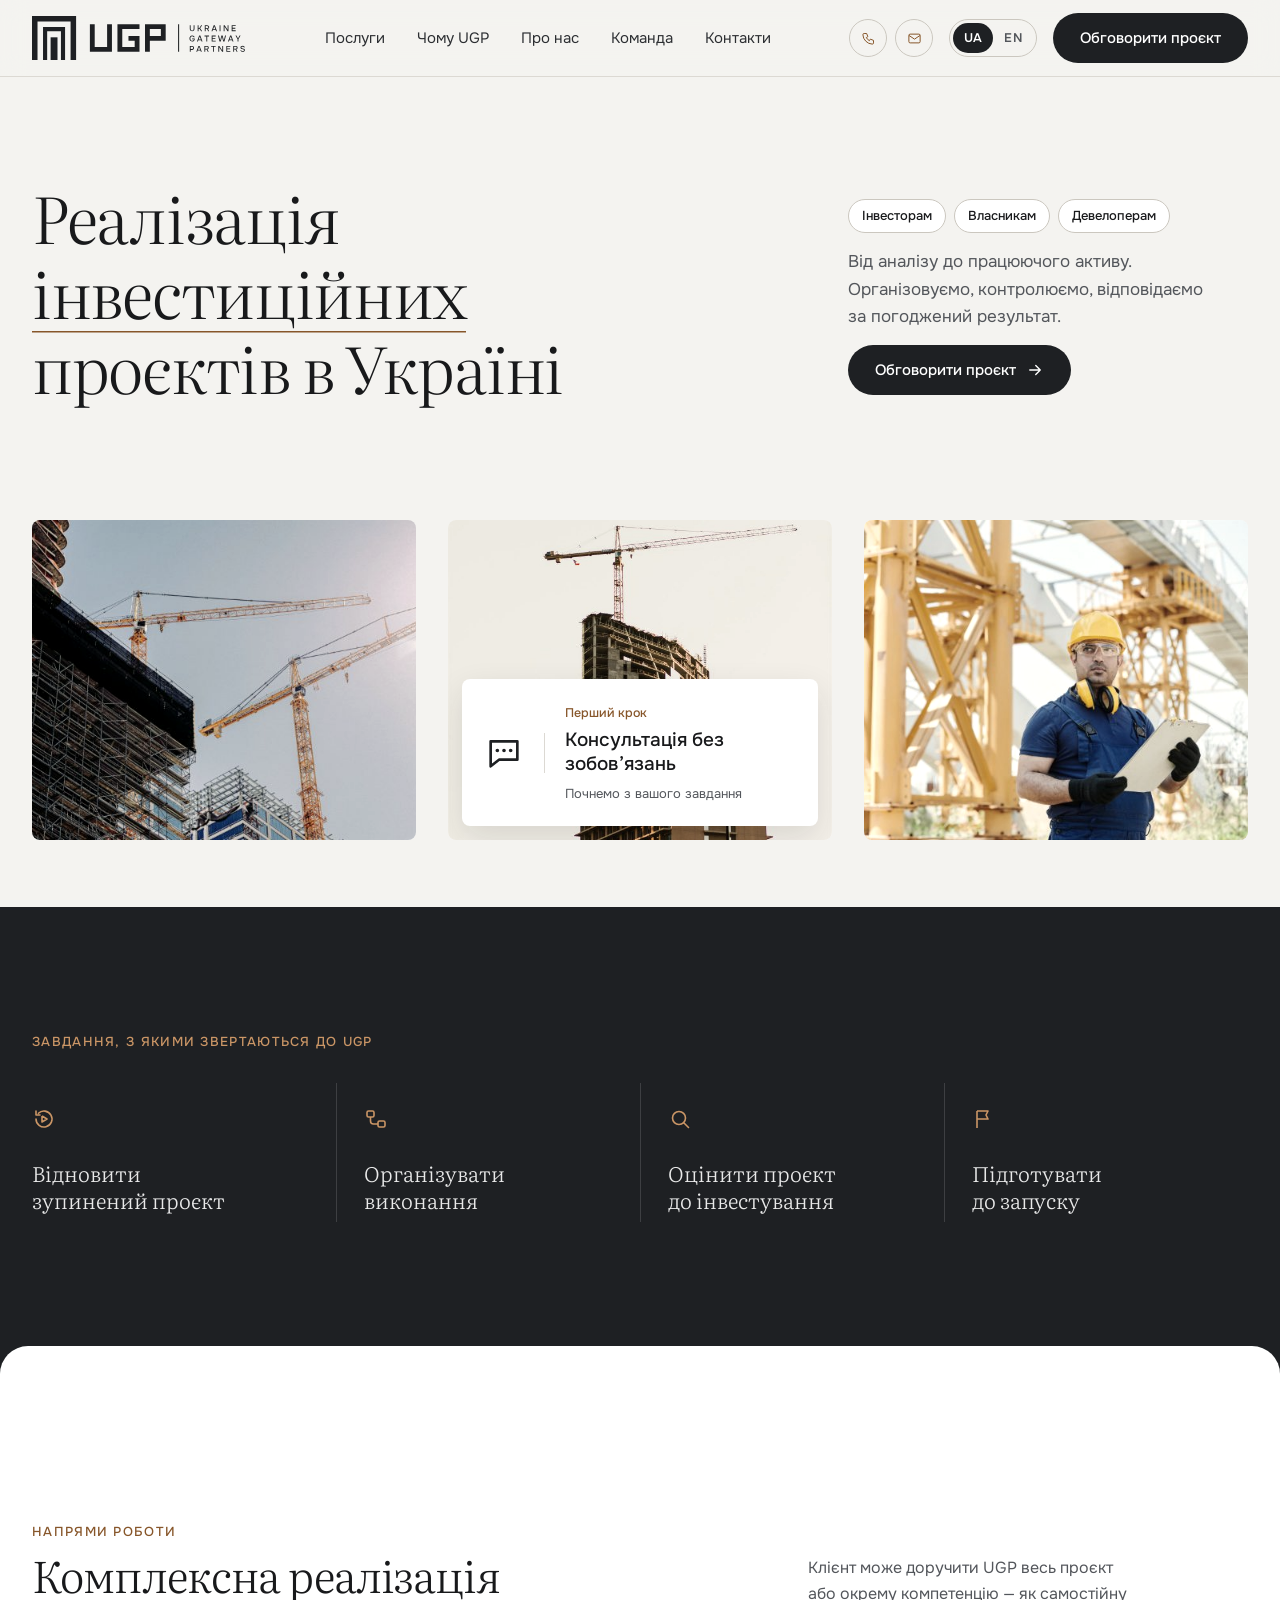
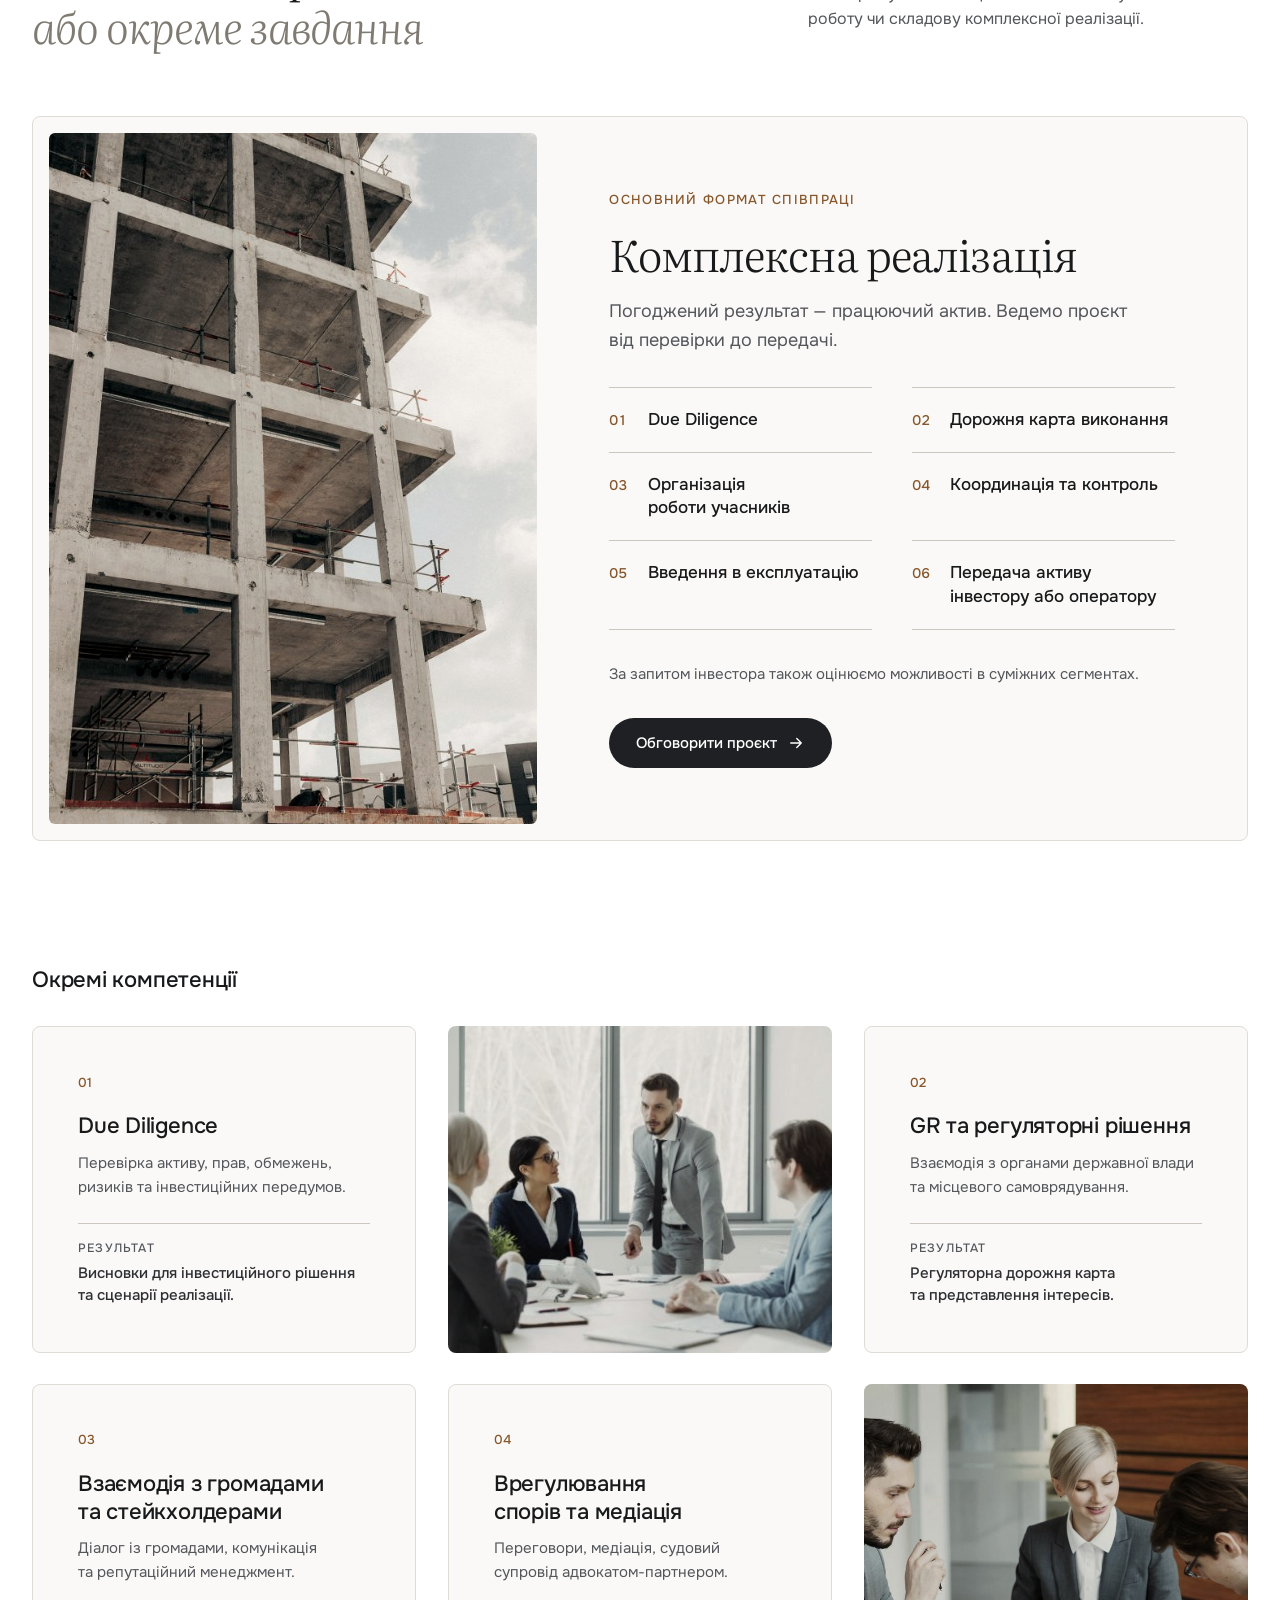
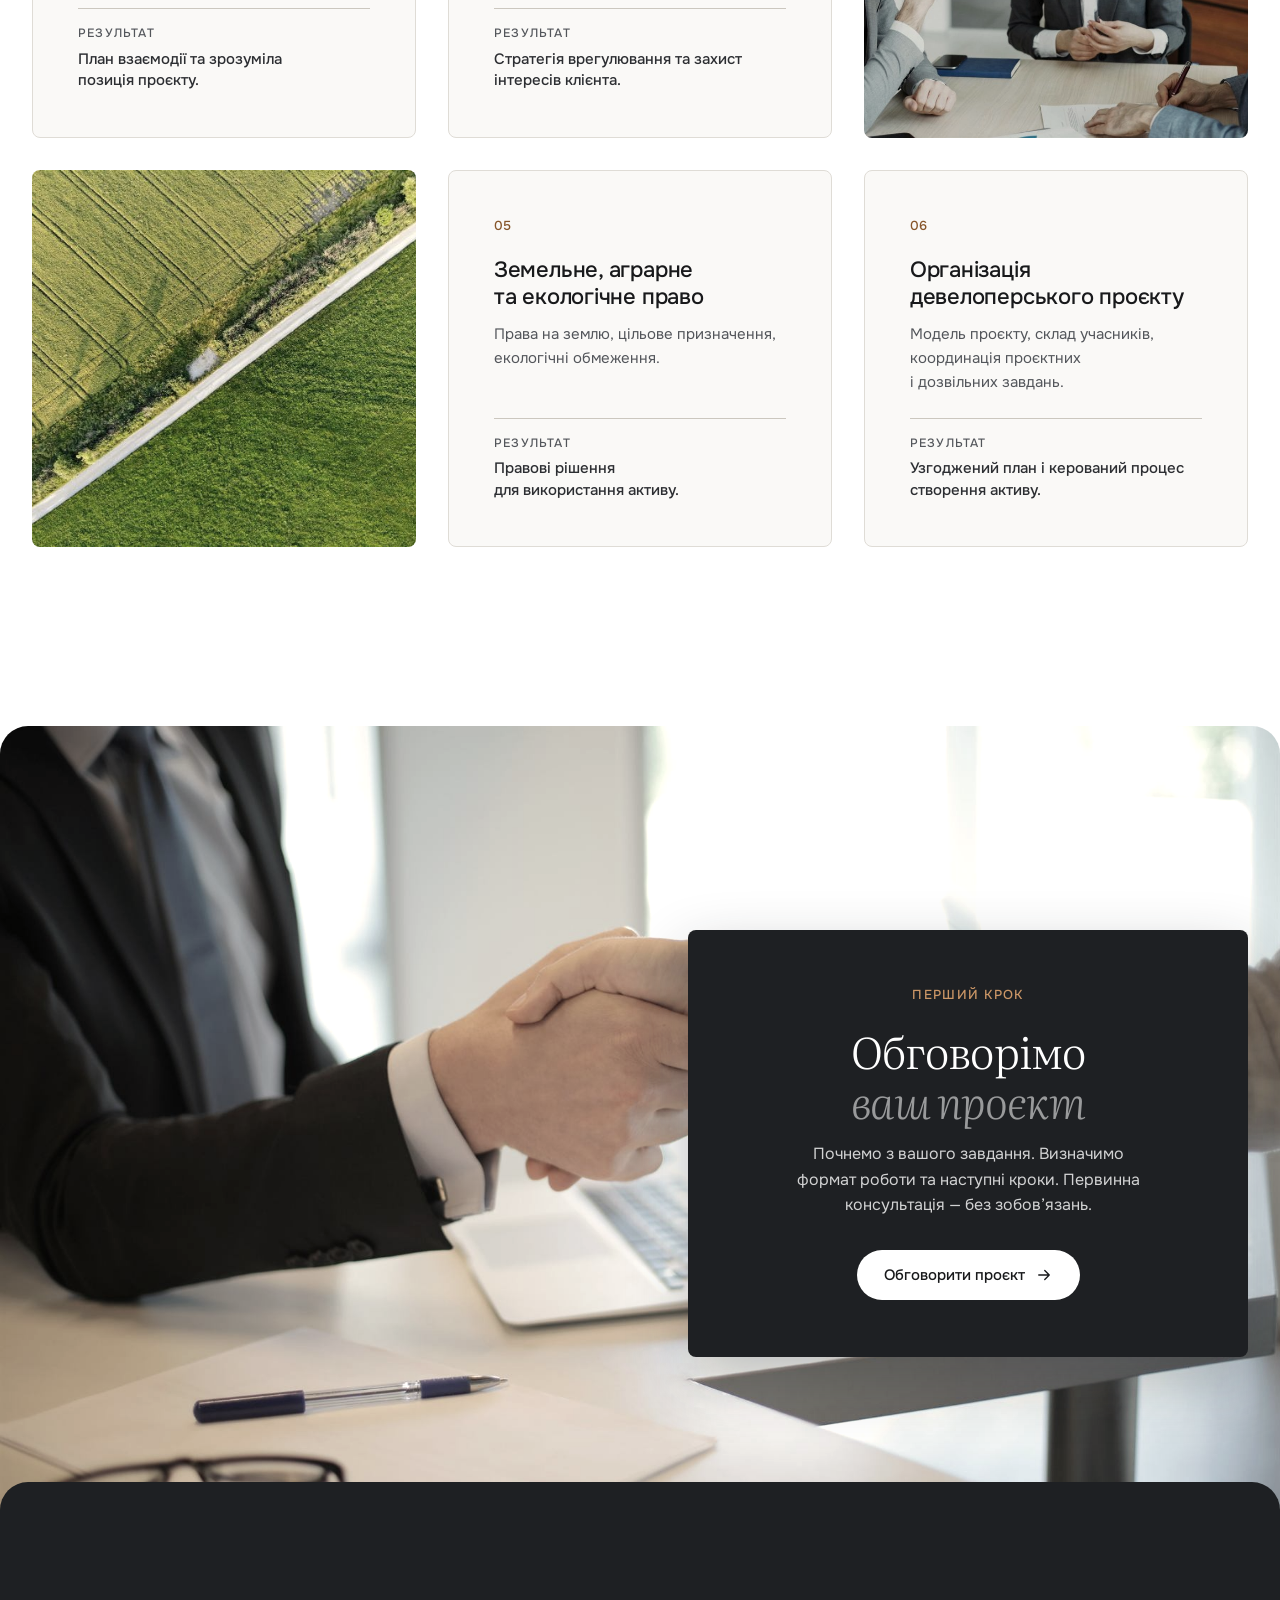
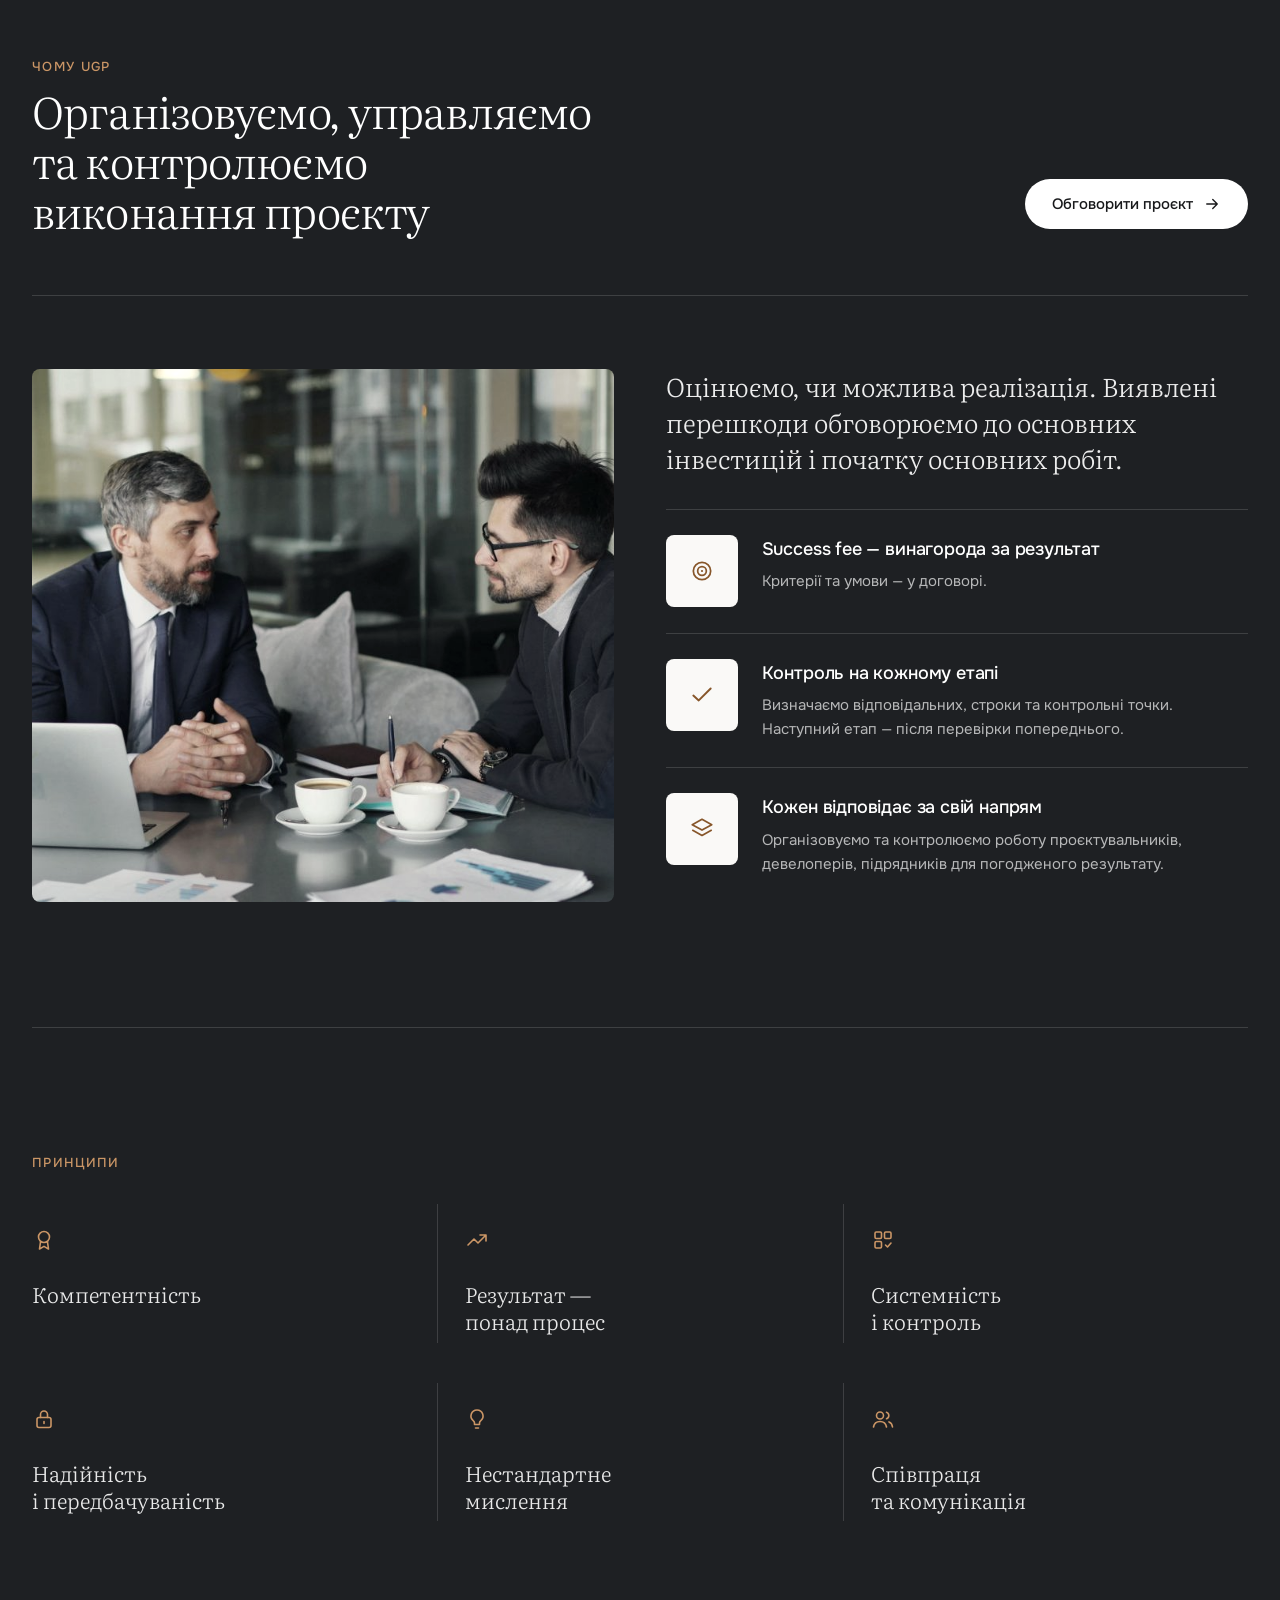
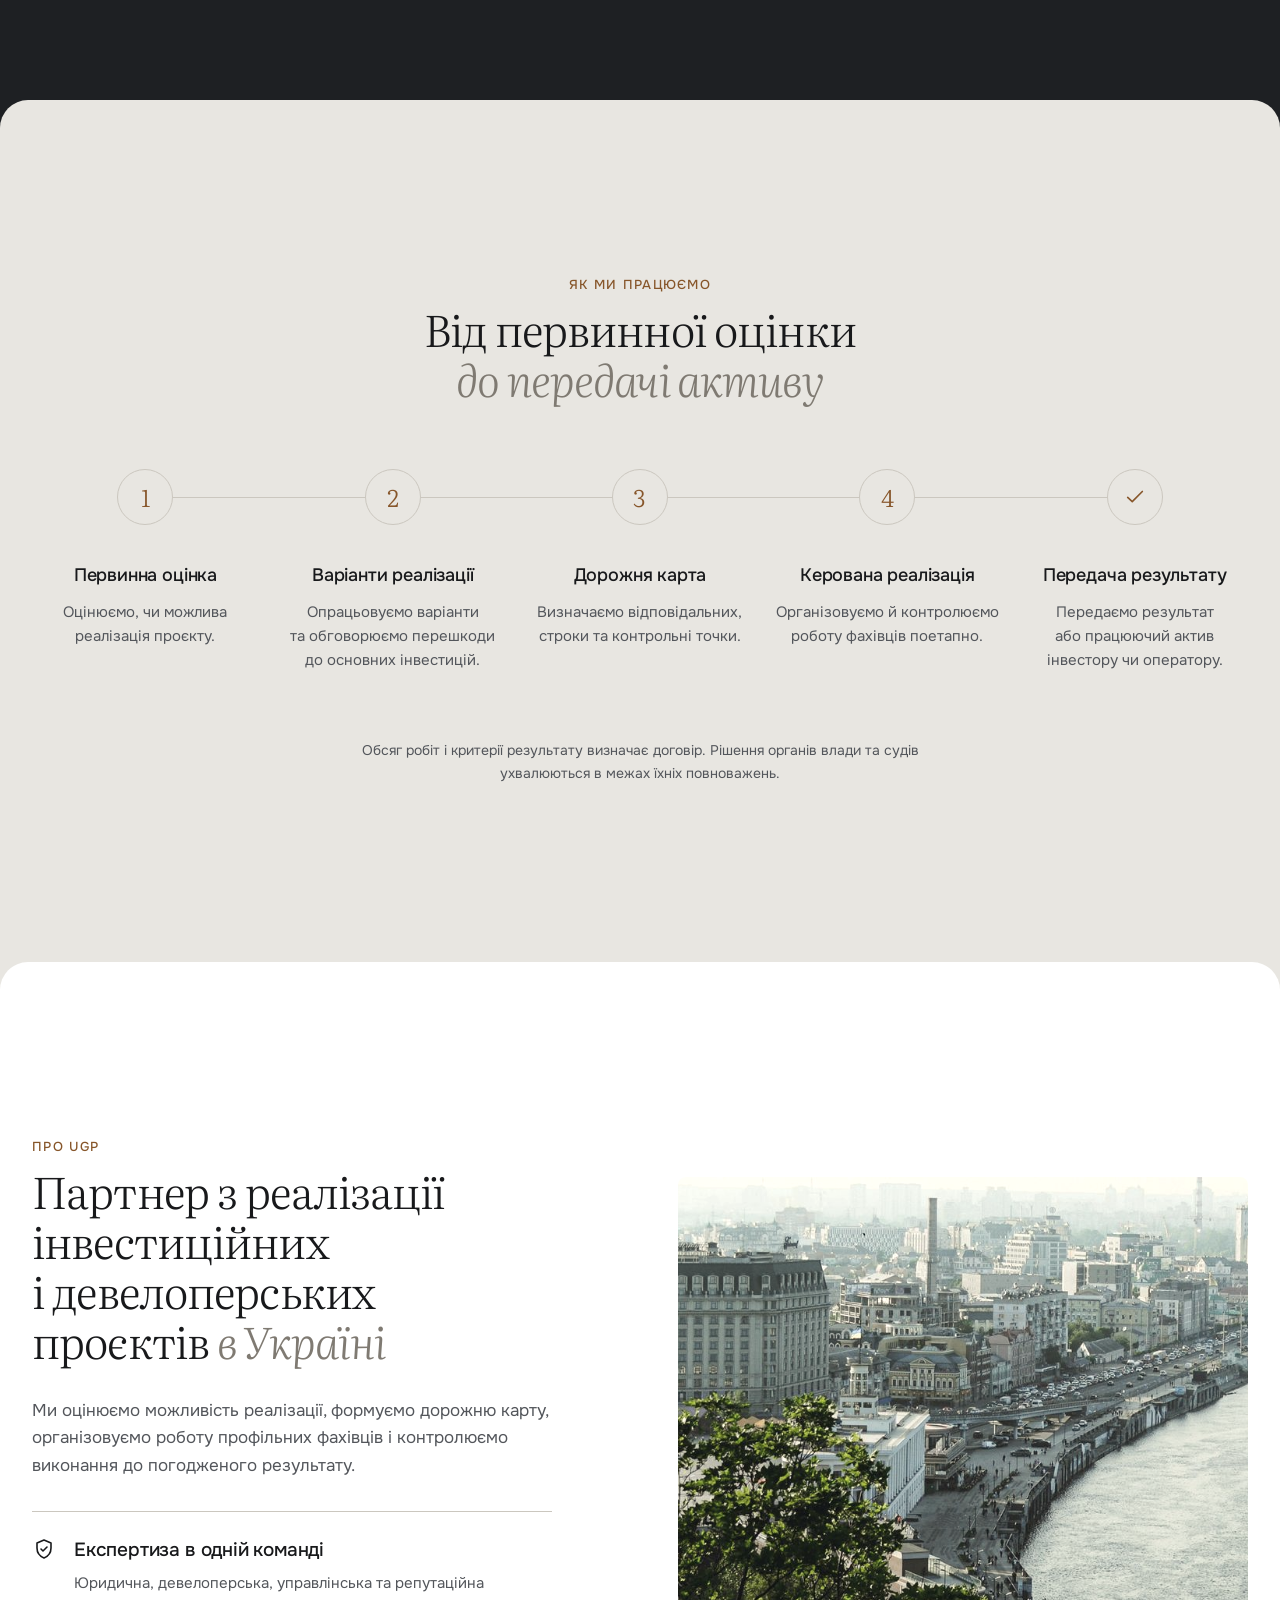
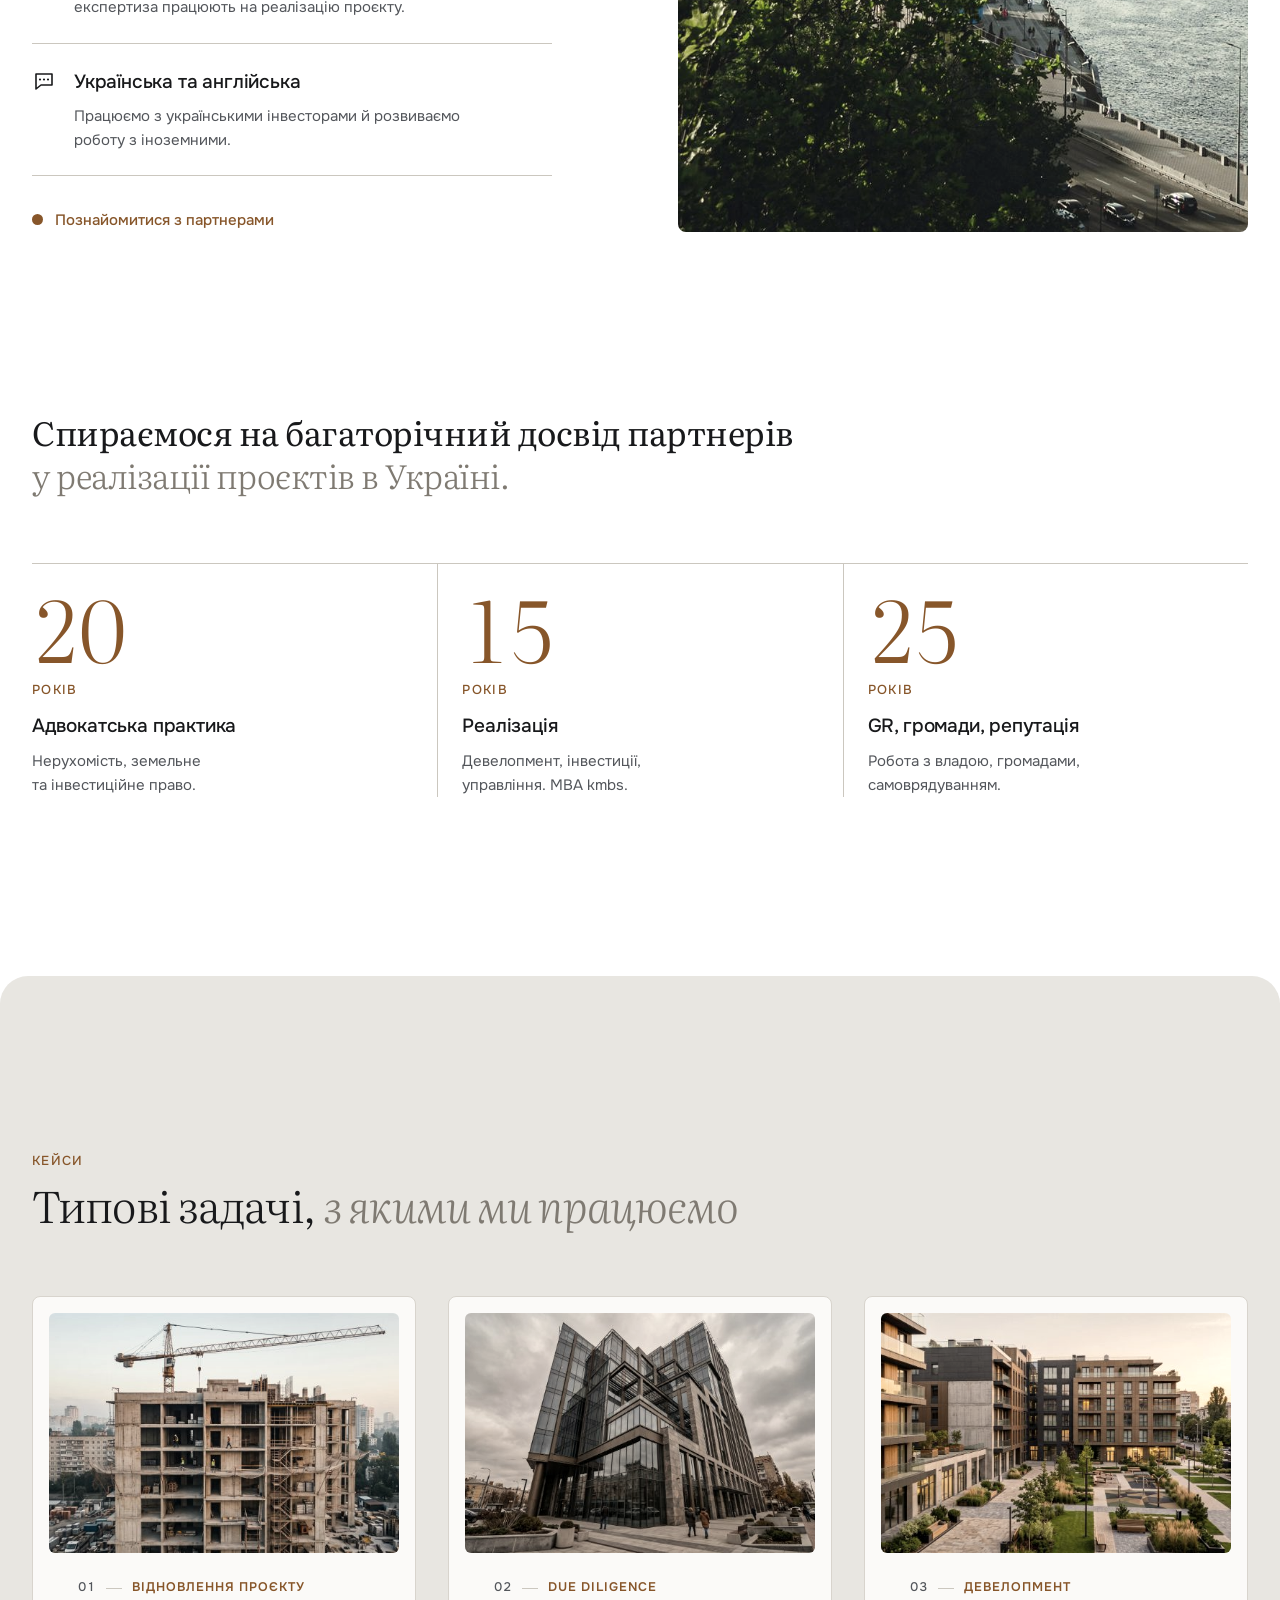
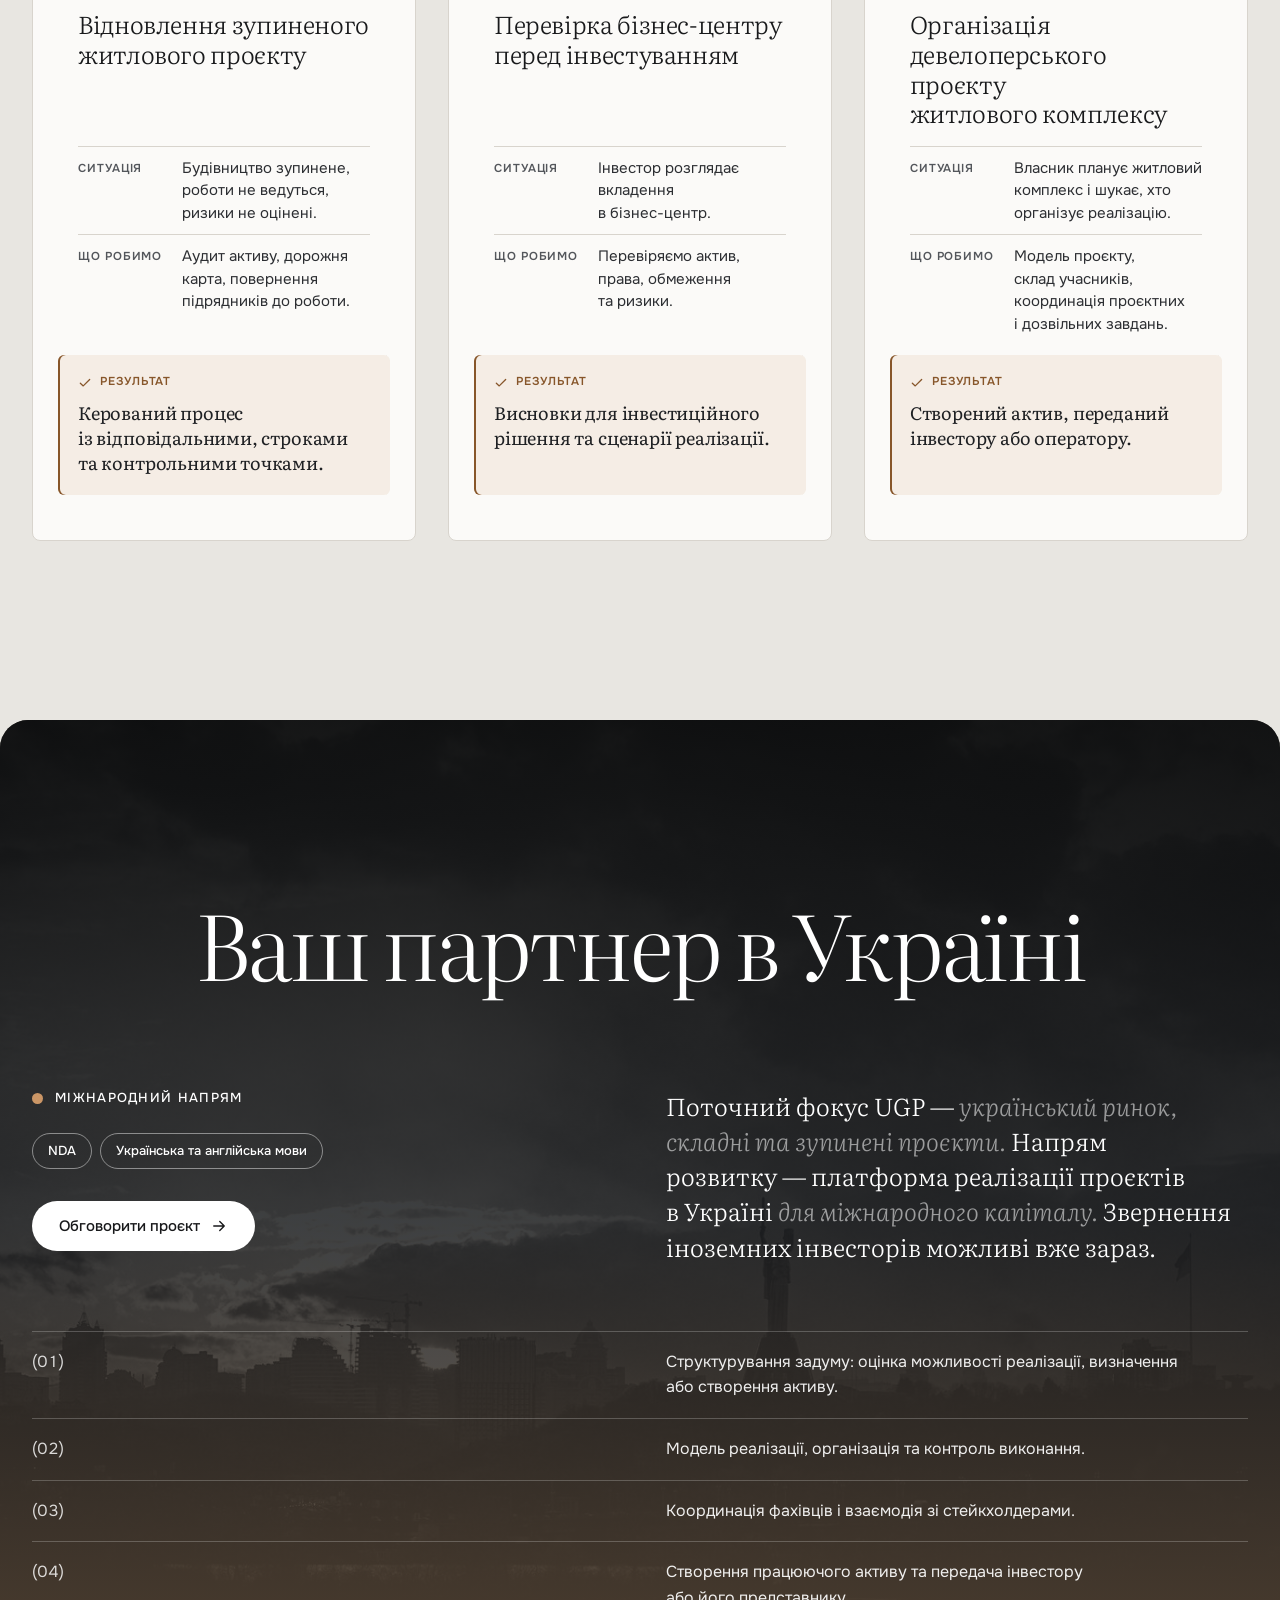
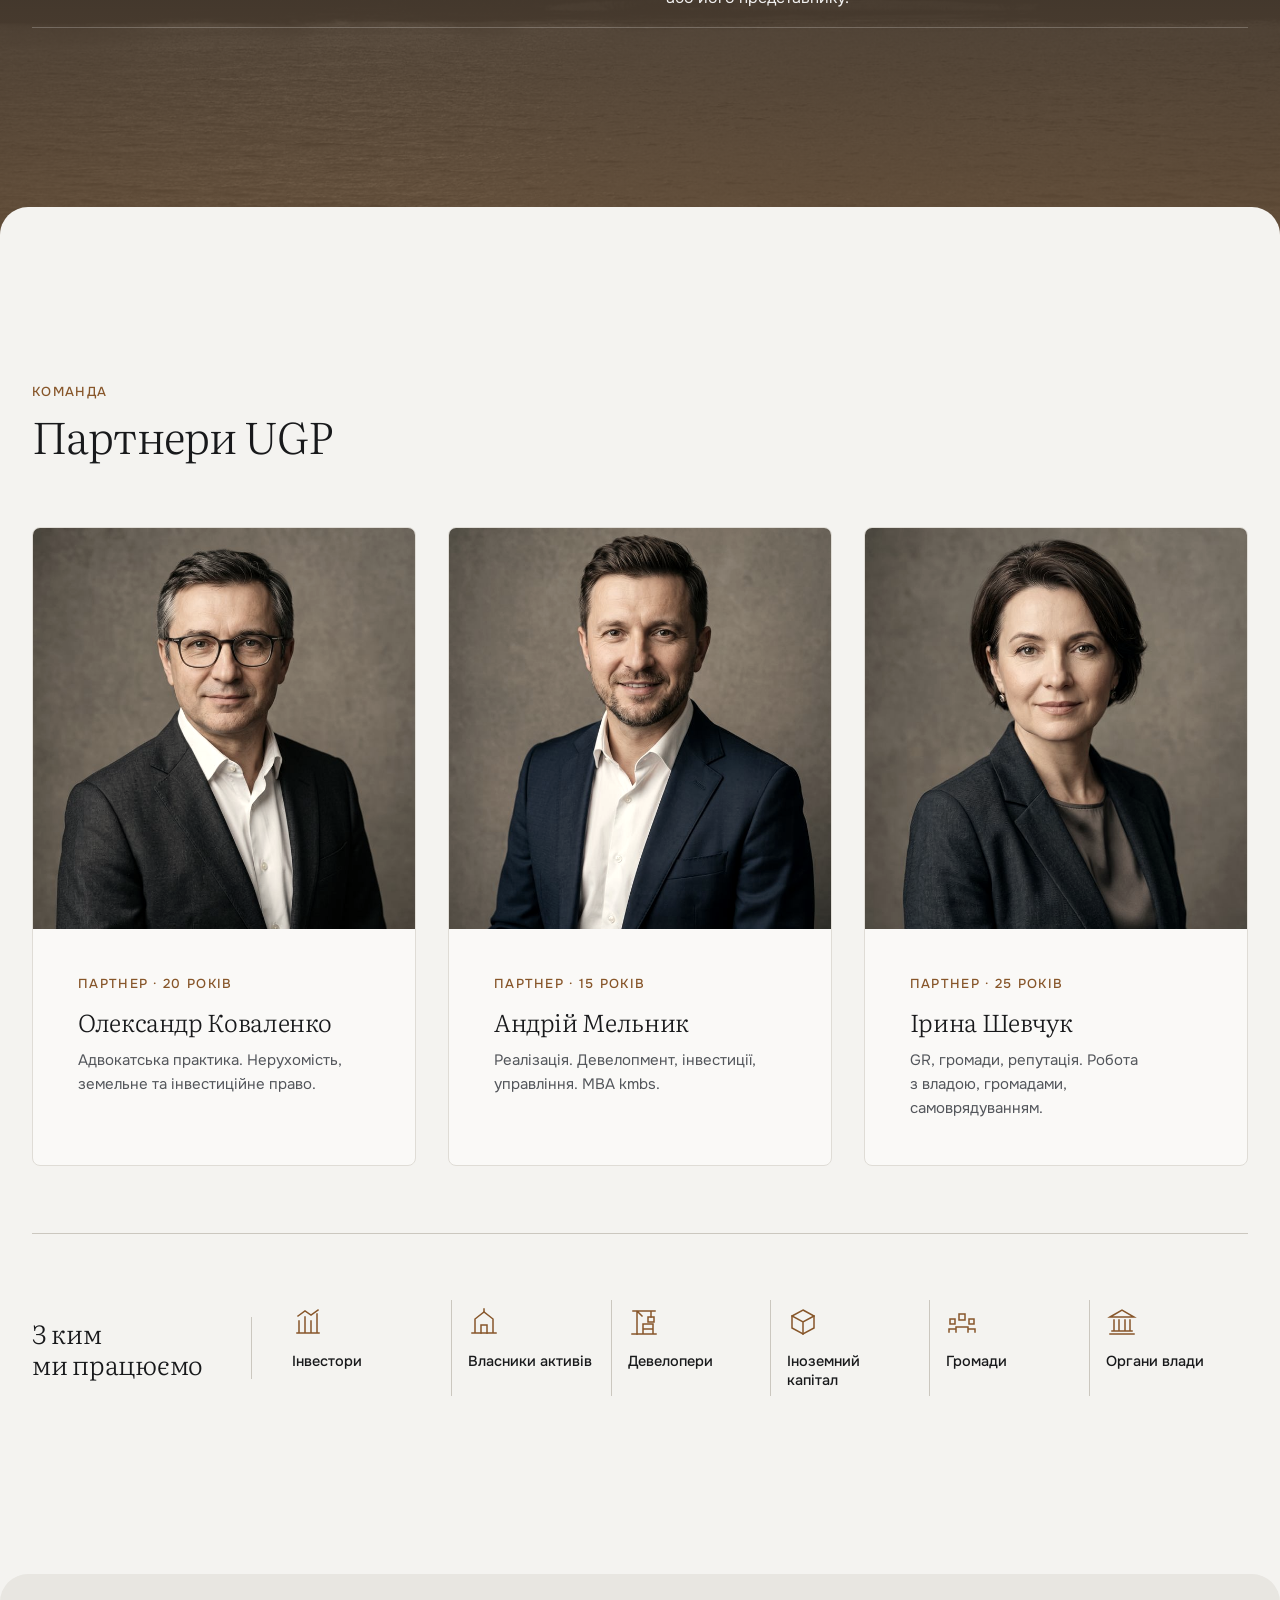
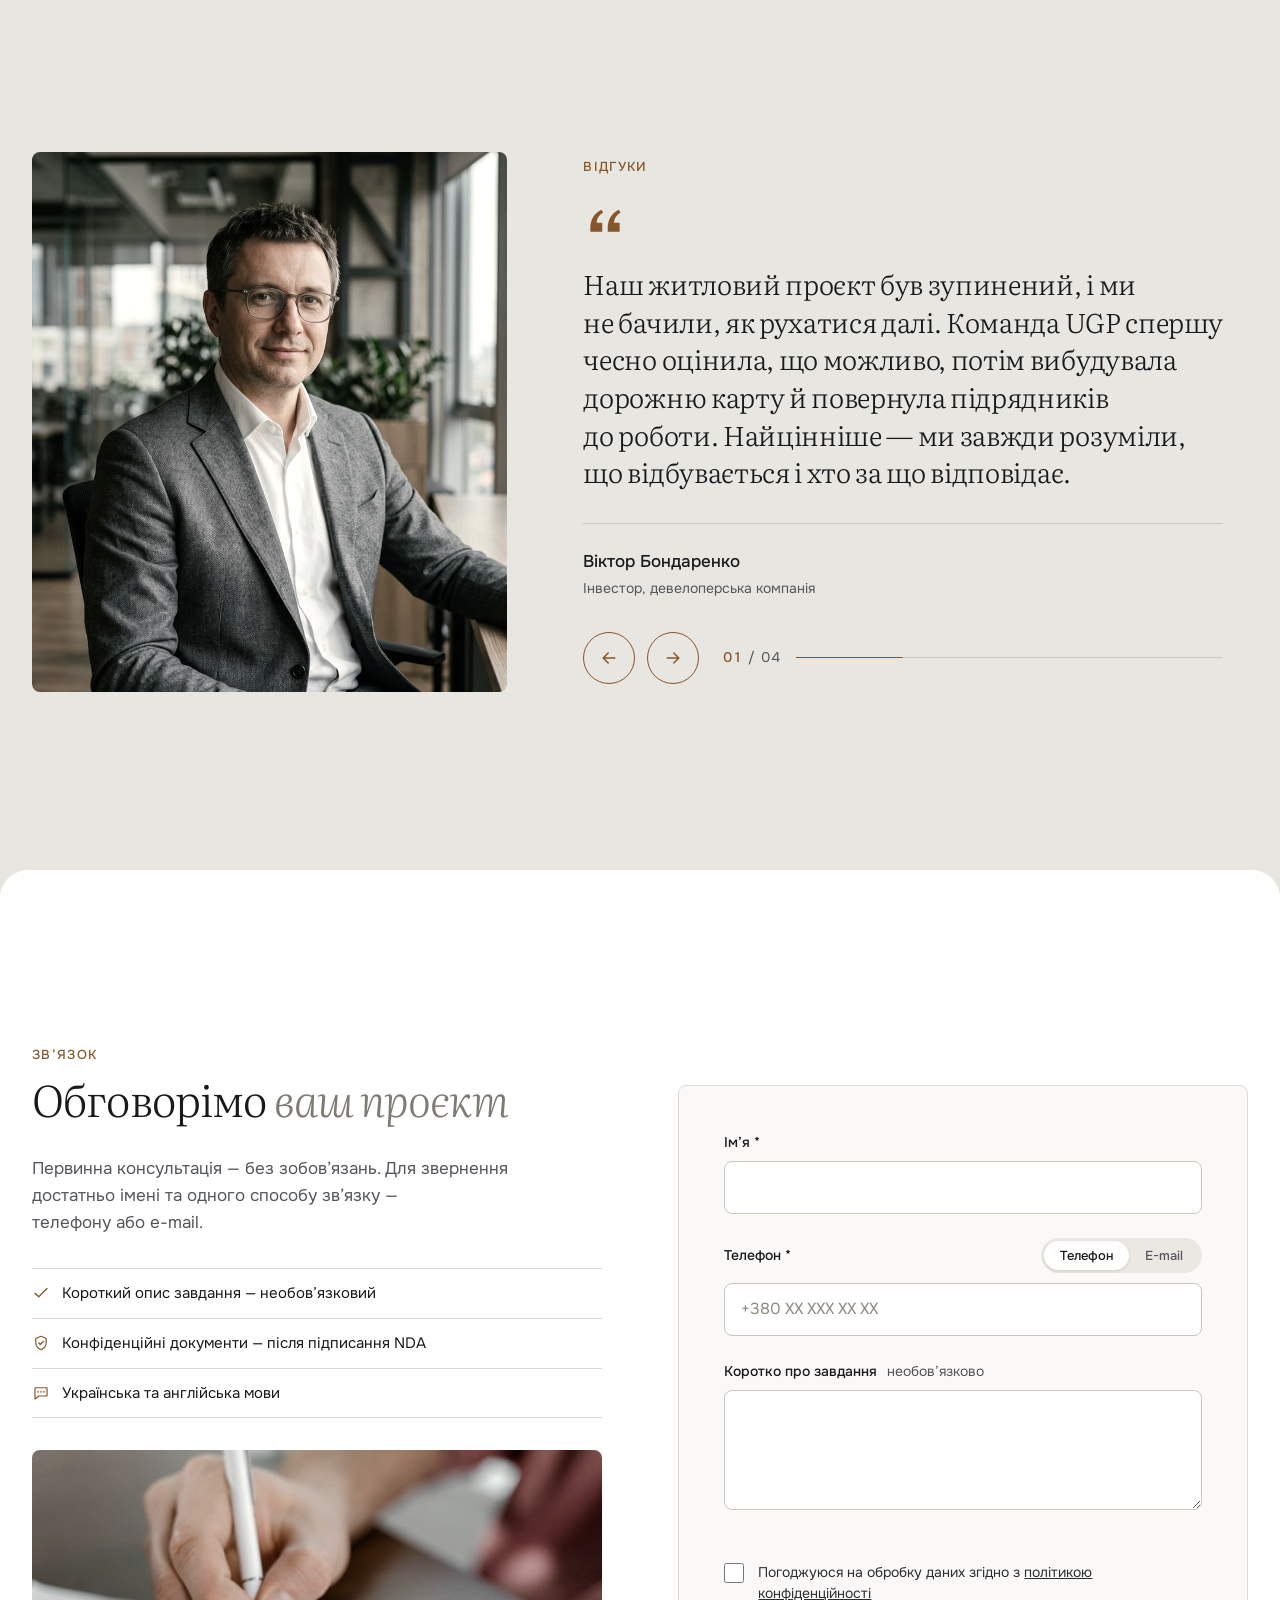
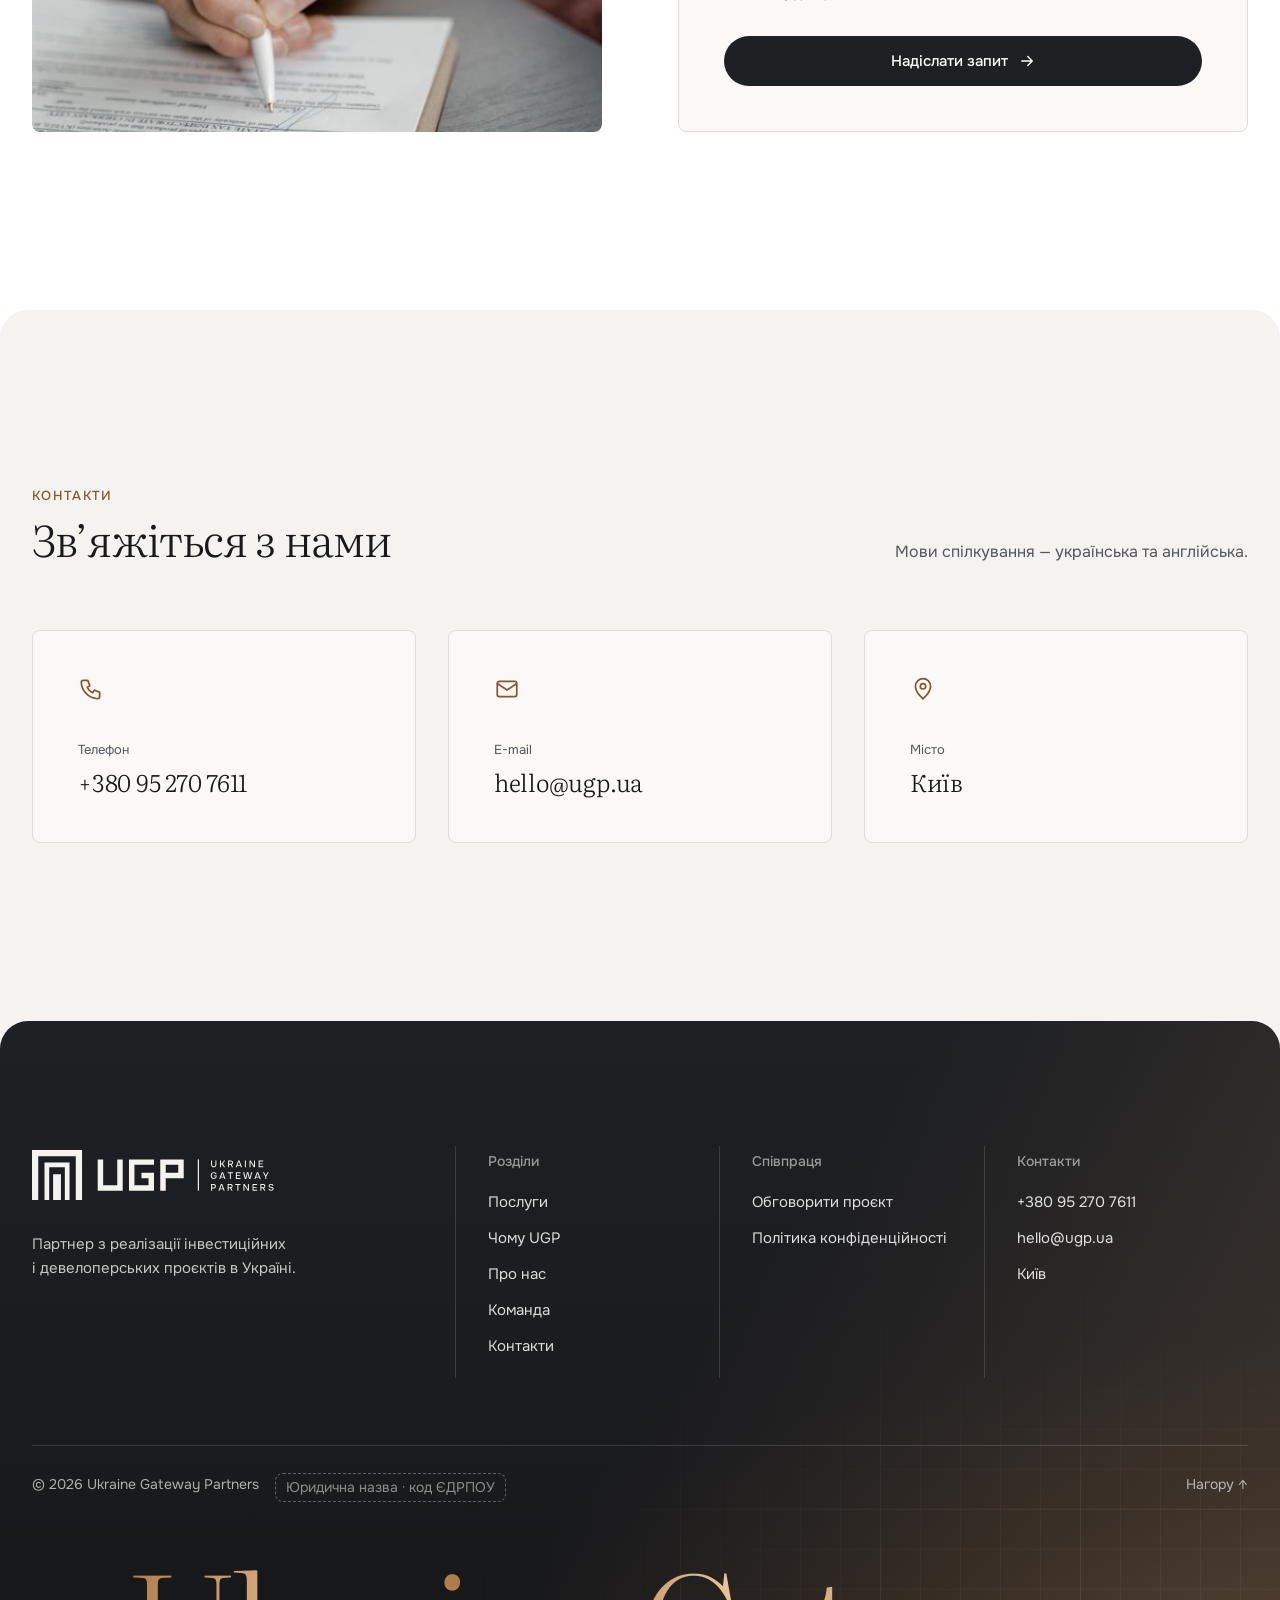
==== commit 9a66f01a: "Mobile: CTA in burger menu instead of floating pill; remove empty band before Principles - Floating " ====
--- a/site/index.html
+++ b/site/index.html
@@ -108,6 +108,8 @@
         <a href="tel:+380952707611"><svg class="ico" aria-hidden="true"><use href="#i-phone"/></svg>+380 95 270 7611</a>
         <a href="mailto:hello@ugp.ua"><svg class="ico" aria-hidden="true"><use href="#i-mail"/></svg>hello@ugp.ua</a>
       </div>
+      <!-- Головна дія в мобільному меню (на десктопі — кнопка в шапці) -->
+      <a class="btn btn--dark btn--block nav__cta" href="#contact-form"><span data-i18n="cta.discuss">Обговорити проєкт</span> <svg class="ico" aria-hidden="true"><use href="#i-arrow"/></svg></a>
     </nav>
     <div class="header__end">
       <div class="header__contacts">
@@ -684,8 +686,10 @@
   <p class="footer__wordmark" aria-hidden="true">Ukraine Gateway</p>
 </footer>
 
-<!-- Плаваюча кнопка на телефоні/планшеті: видима після hero, прихована, коли на екрані форма чи футер (main.js) -->
+<!-- Плаваюча кнопка CTA на телефоні — ВИМКНЕНО (перекривала контент під час прокручування); CTA тепер унизу мобільного меню.
+     Щоб повернути: розкоментувати цей рядок, блок «Плаваюча кнопка CTA» у main.js і стилі .sticky-cta у style.css.
 <a class="sticky-cta" href="#contact-form" tabindex="-1" aria-hidden="true"><span data-i18n="cta.discuss">Обговорити проєкт</span> <svg class="ico" aria-hidden="true"><use href="#i-arrow"/></svg></a>
+-->
 
 <script src="assets/js/vendor/lenis.min.js"></script><!-- Lenis 1.1.13 (MIT), плавна прокрутка -->
 <script src="assets/i18n/en.js"></script>
--- a/site/assets/css/style.css
+++ b/site/assets/css/style.css
@@ -678,6 +678,8 @@
 .rules > li::before { top: 0; }
 .rules > li:last-child::after { bottom: 0; }
 .why__list { --rule-c: var(--dark-line); }
+/* Список «Чому UGP» без нижньої лінії: далі йде верхня лінія блоку «Принципи» — дві лінії поспіль дали б порожню смугу */
+.why__list > li:last-child::after { content: none; }
 .contact__notes { --rule-c: var(--line); }
 .intl__rows { --rule-c: rgba(255, 255, 255, .22); }
 .js .rules > li::before, .js .rules > li:last-child::after { transform: scaleX(0); transition: transform .9s var(--ease) calc(var(--i, 0) * 80ms); }
@@ -709,13 +711,15 @@
 /* Слова з дефісом не розриваються */
 .nw { white-space: nowrap; }
 
-/* ---------- Плаваюча кнопка CTA (телефон і планшет) ---------- */
+/* ---------- Плаваюча кнопка CTA — ВИМКНЕНО ----------
+   Перекривала контент під час прокручування на телефоні; CTA тепер унизу мобільного меню (.nav__cta).
+   Щоб повернути: розкоментувати ці стилі, розмітку .sticky-cta в index.html і блок у main.js.
+   Колір бронзовий — помітний і на світлих, і на темних секціях (білий текст на #87562a ≈ 6:1).
 .sticky-cta { display: none; }
 @media (max-width: 900px) {
   .sticky-cta {
     position: fixed; left: 50%; bottom: calc(16px + env(safe-area-inset-bottom, 0px)); z-index: 60;
     display: inline-flex; align-items: center; gap: 10px; min-height: 52px; padding: 14px 26px;
-    /* Бронзова — помітна і на світлих, і на темних секціях (білий текст на #87562a ≈ 6:1) */
     border-radius: 999px; background: var(--accent); color: #fff; font: 500 16px/1.2 var(--sans); text-decoration: none; white-space: nowrap;
     border: 1px solid rgba(255, 255, 255, .22); box-shadow: 0 14px 34px rgba(var(--shadow), .35);
     opacity: 0; visibility: hidden; transform: translate(-50%, 140%);
@@ -724,6 +728,13 @@
   .sticky-cta.is-visible { opacity: 1; visibility: visible; transform: translate(-50%, 0); transition: transform .6s var(--ease), opacity .5s var(--ease), visibility 0s; }
   .sticky-cta:active { transform: translate(-50%, 0) scale(.98); }
   .sticky-cta:focus-visible { outline-offset: 4px; }
+}
+*/
+
+/* Кнопка «Обговорити проєкт» унизу мобільного меню */
+.nav__cta { display: none; }
+@media (max-width: 900px) {
+  .nav__cta { display: flex; margin-top: 20px; font-size: 16px; }
 }
 
 /* ---------- Мобільні виправлення (аудит) ---------- */
@@ -940,6 +951,8 @@
   .cta__wrap { padding-top: 220px; }
   .cta__panel { padding-left: var(--card-pad); padding-right: var(--card-pad); }
   .why__list li { gap: 16px; }
+  /* «Принципи» на телефоні: звичайний відступ заголовка замість великого відступу стрічки */
+  .principles { margin-top: var(--head-gap); padding-top: var(--head-gap); }
   .why__ico { width: 52px; height: 52px; }
 
 
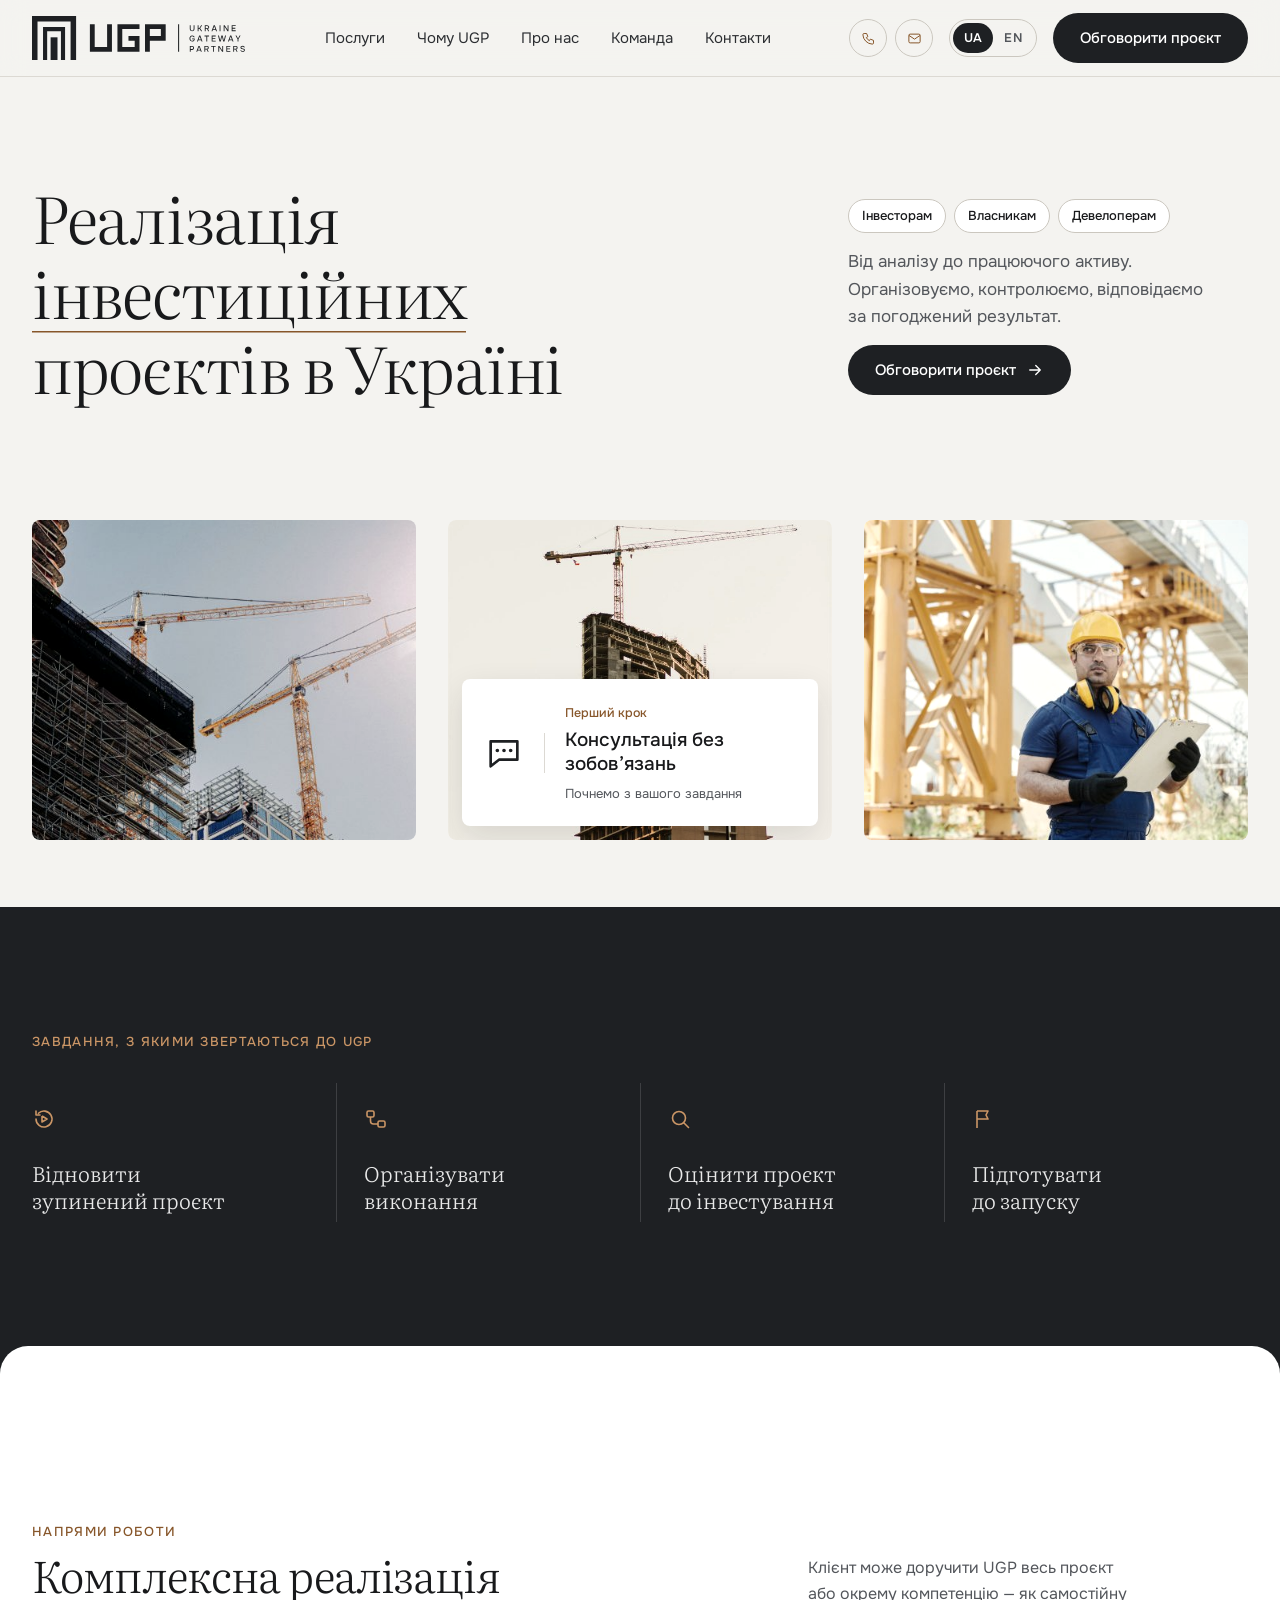
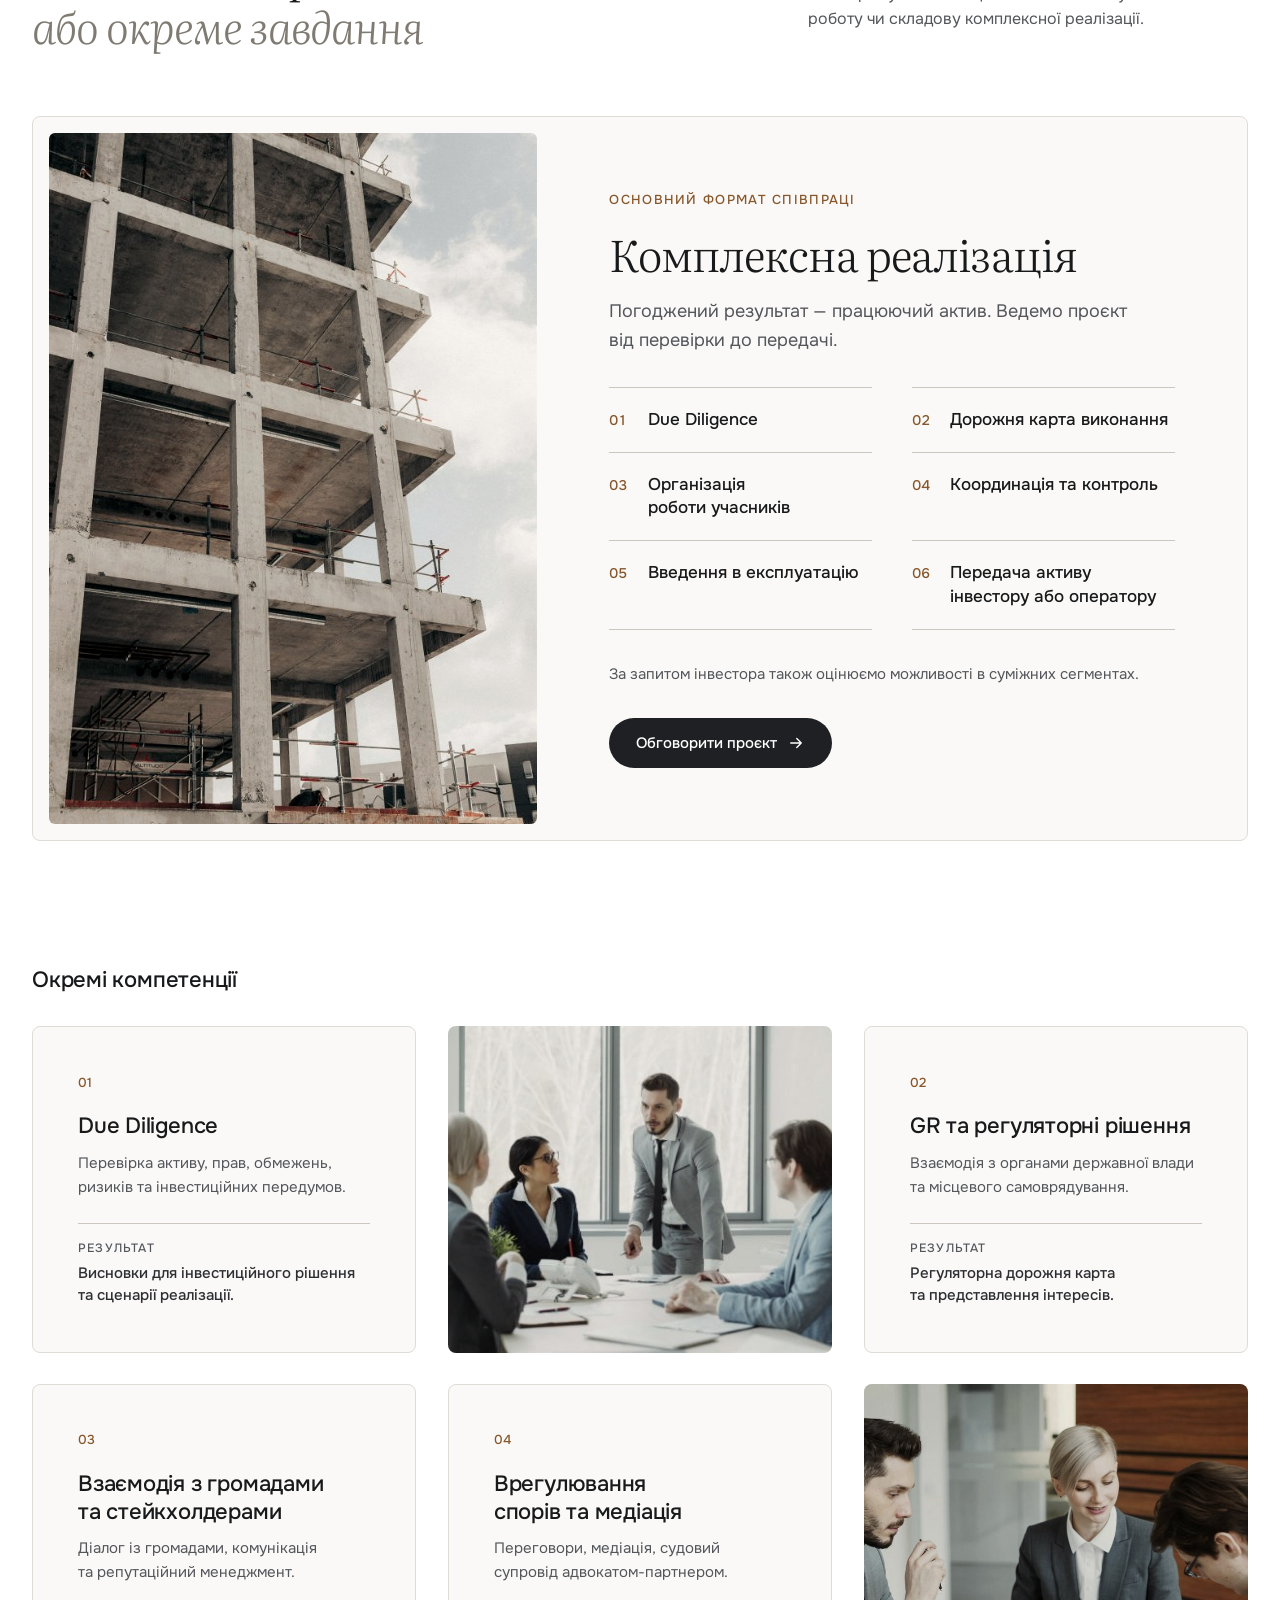
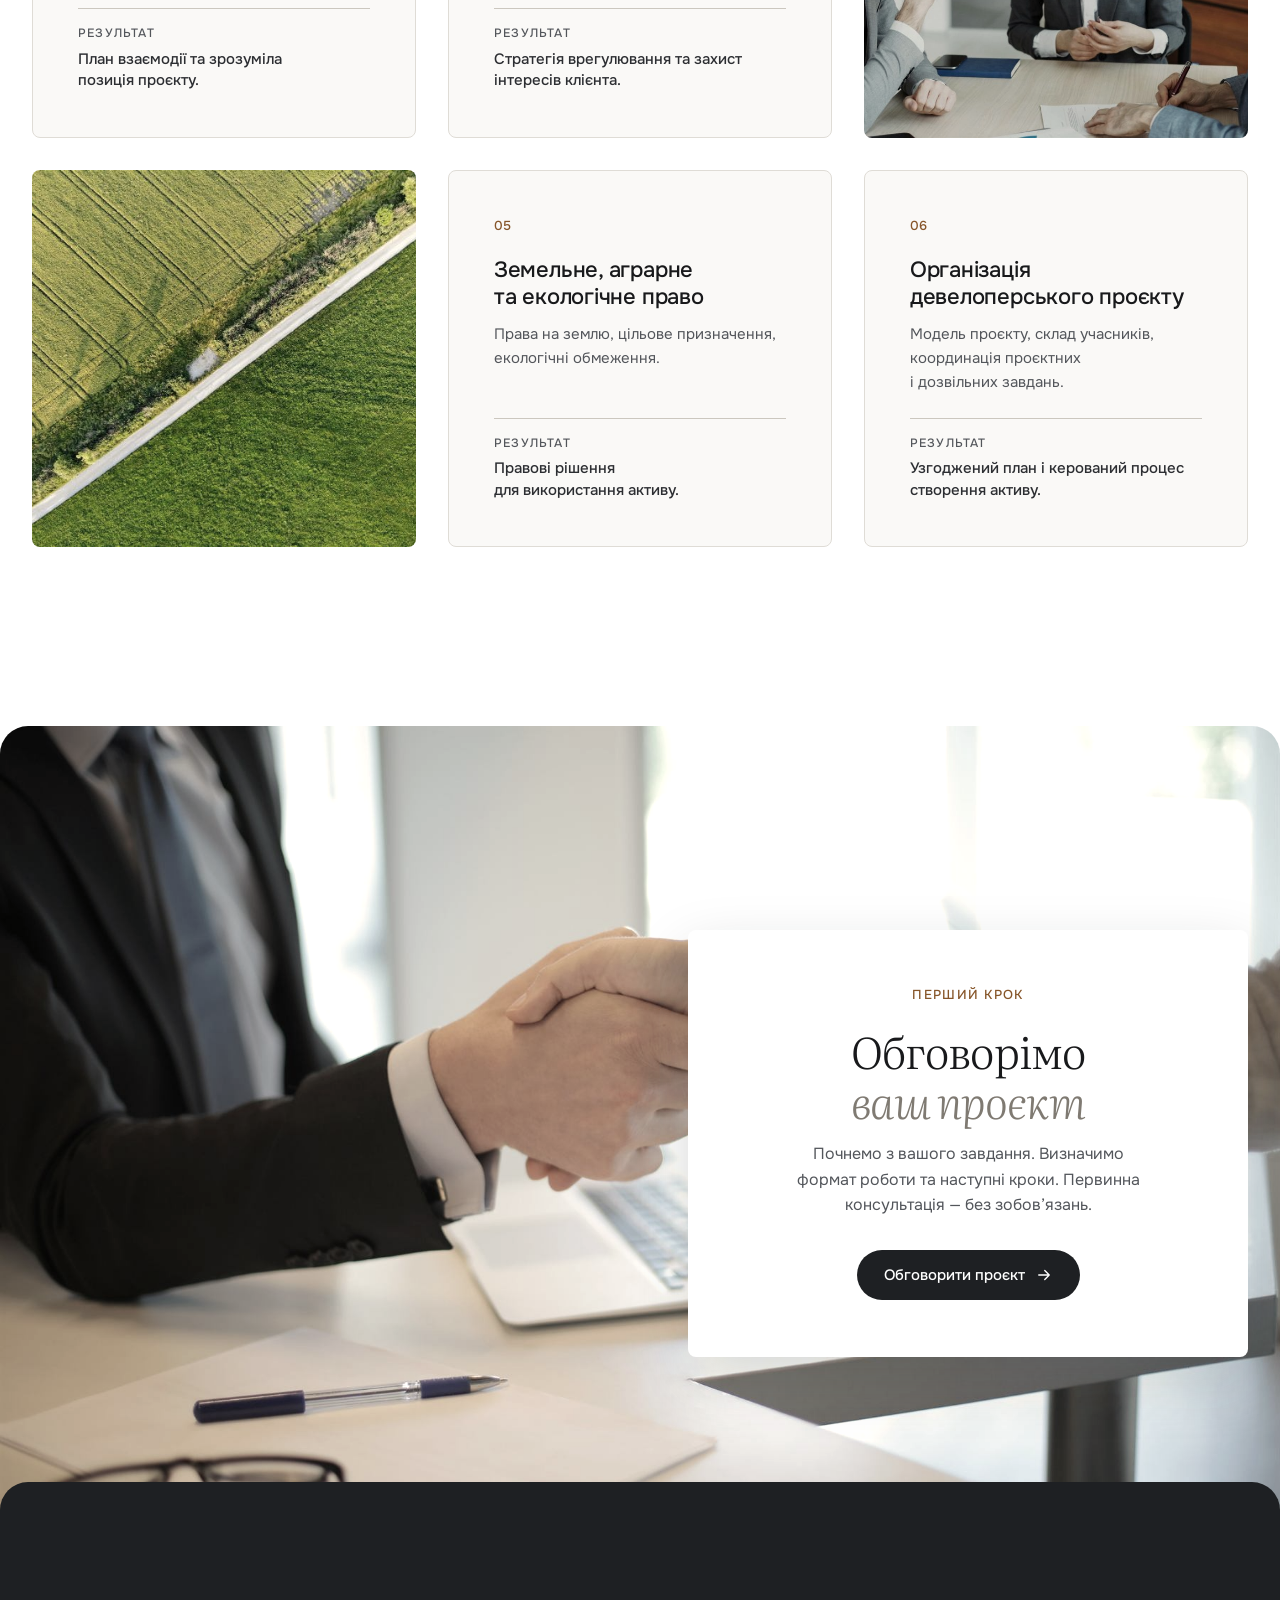
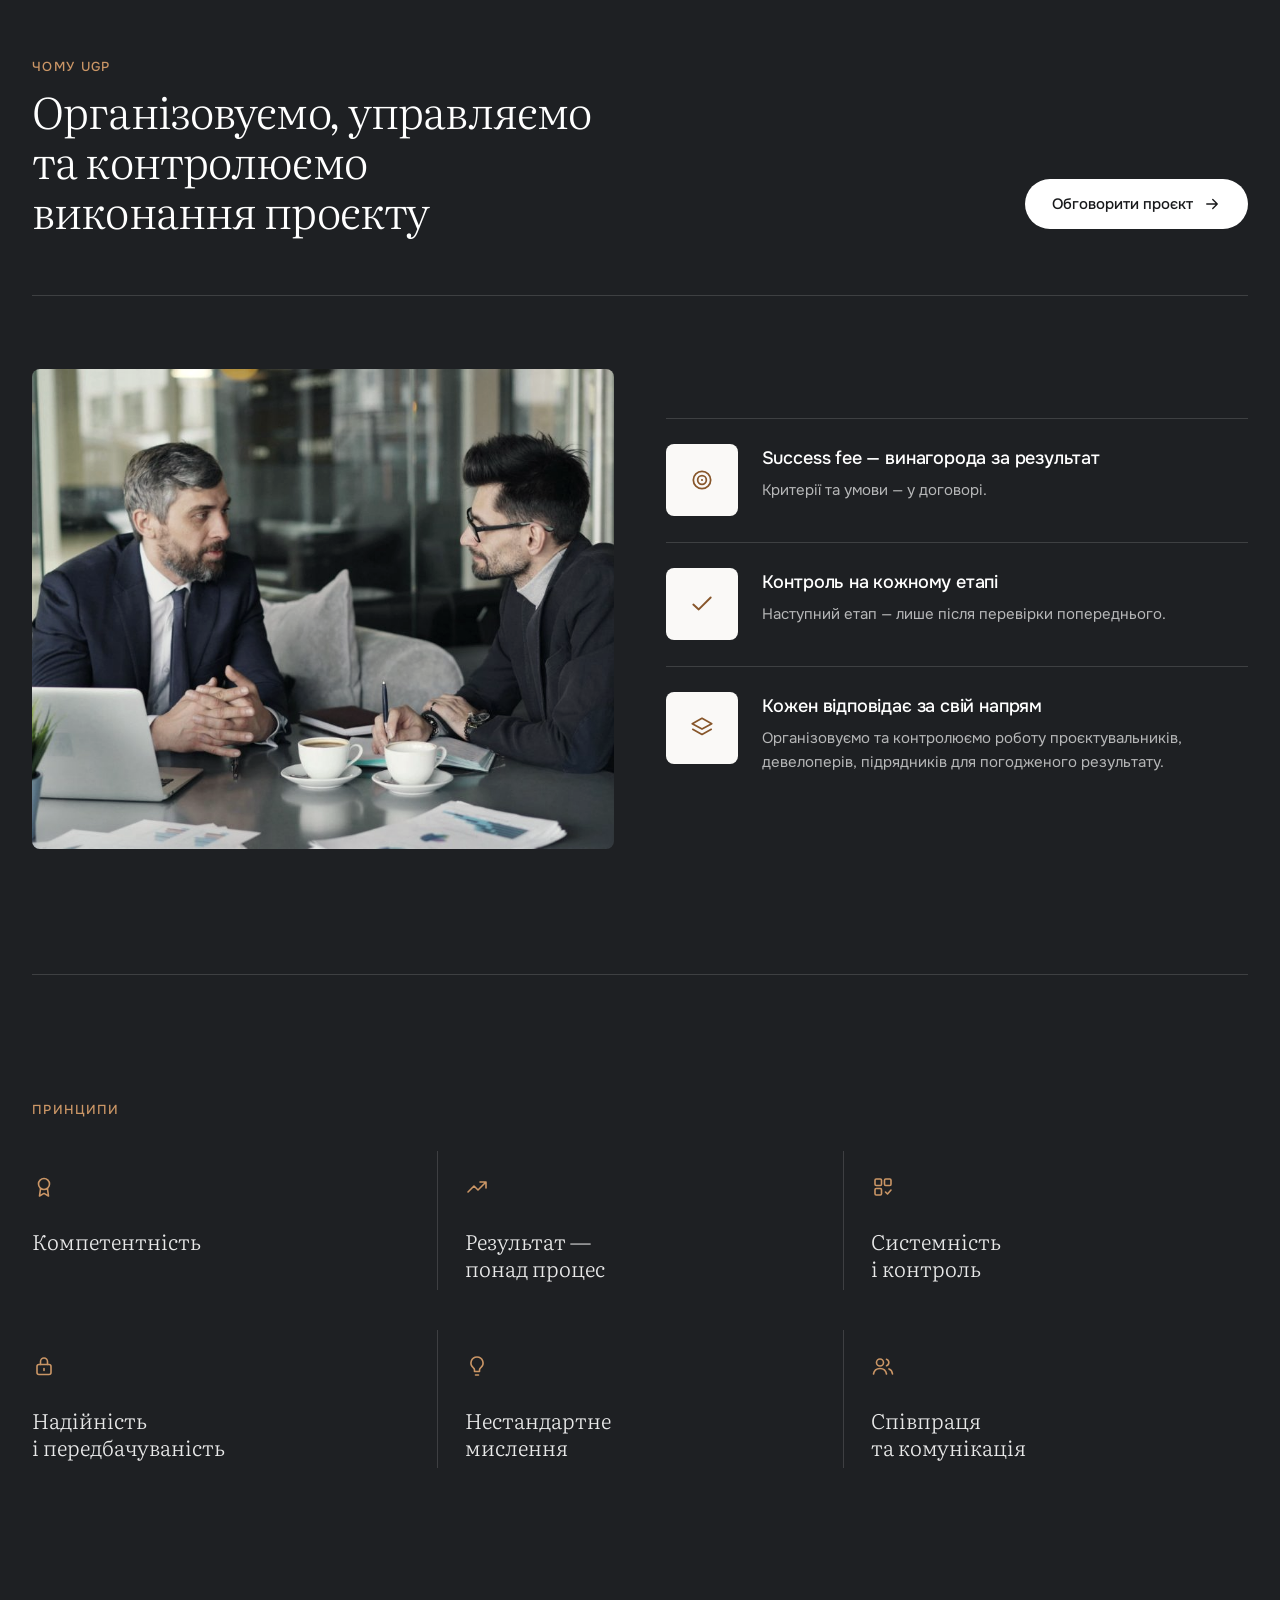
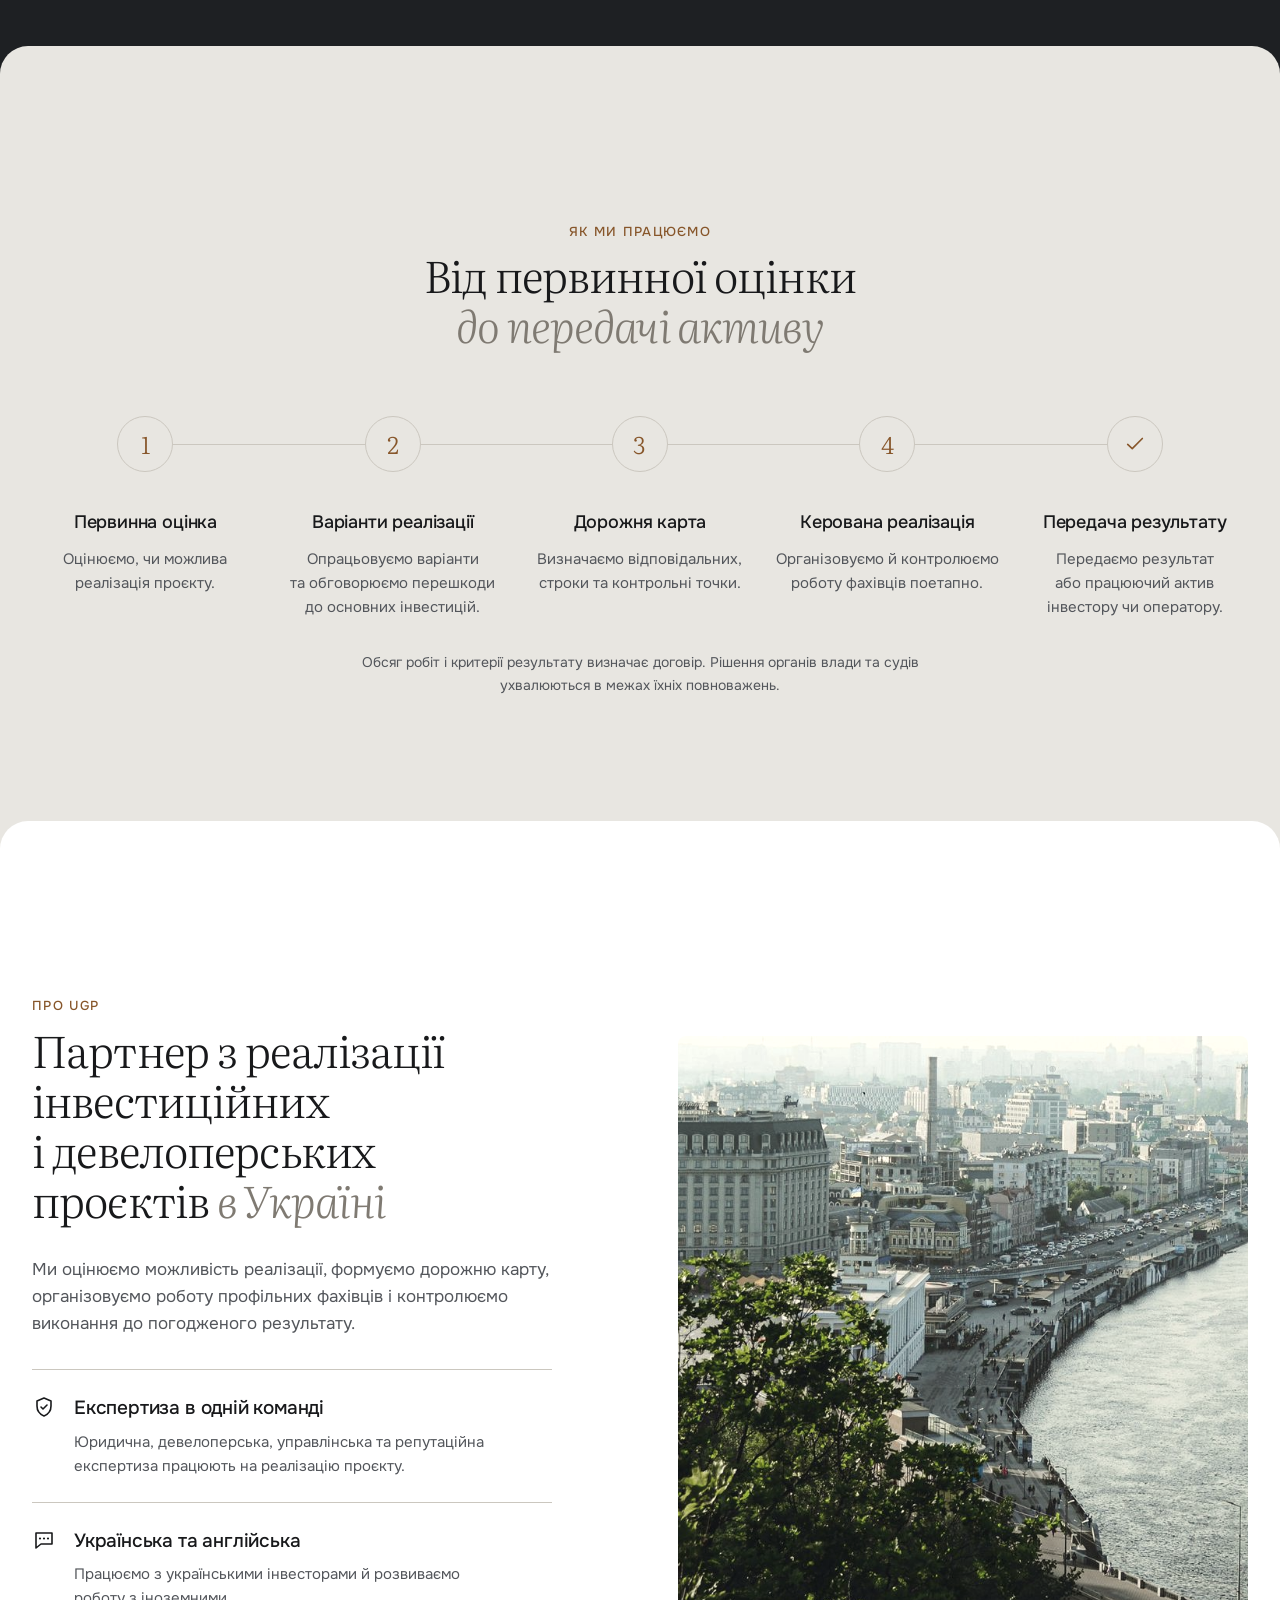
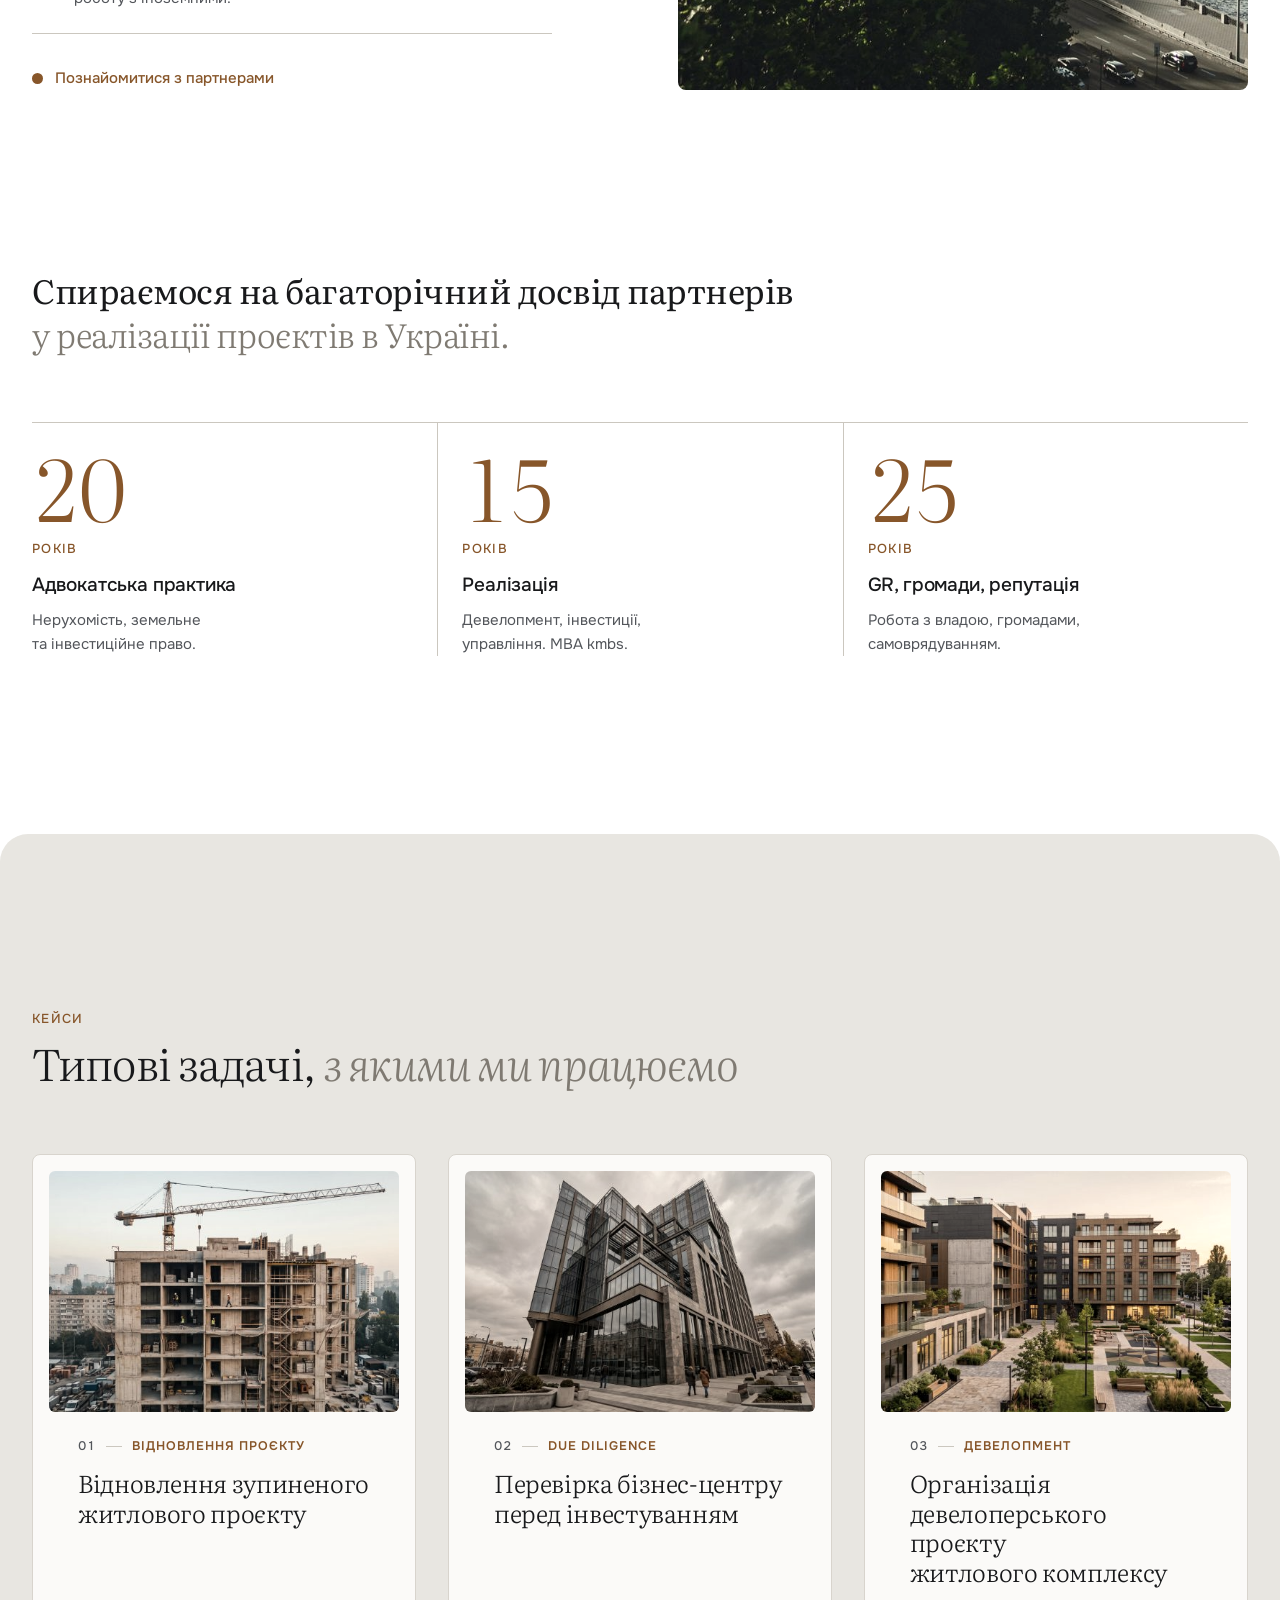
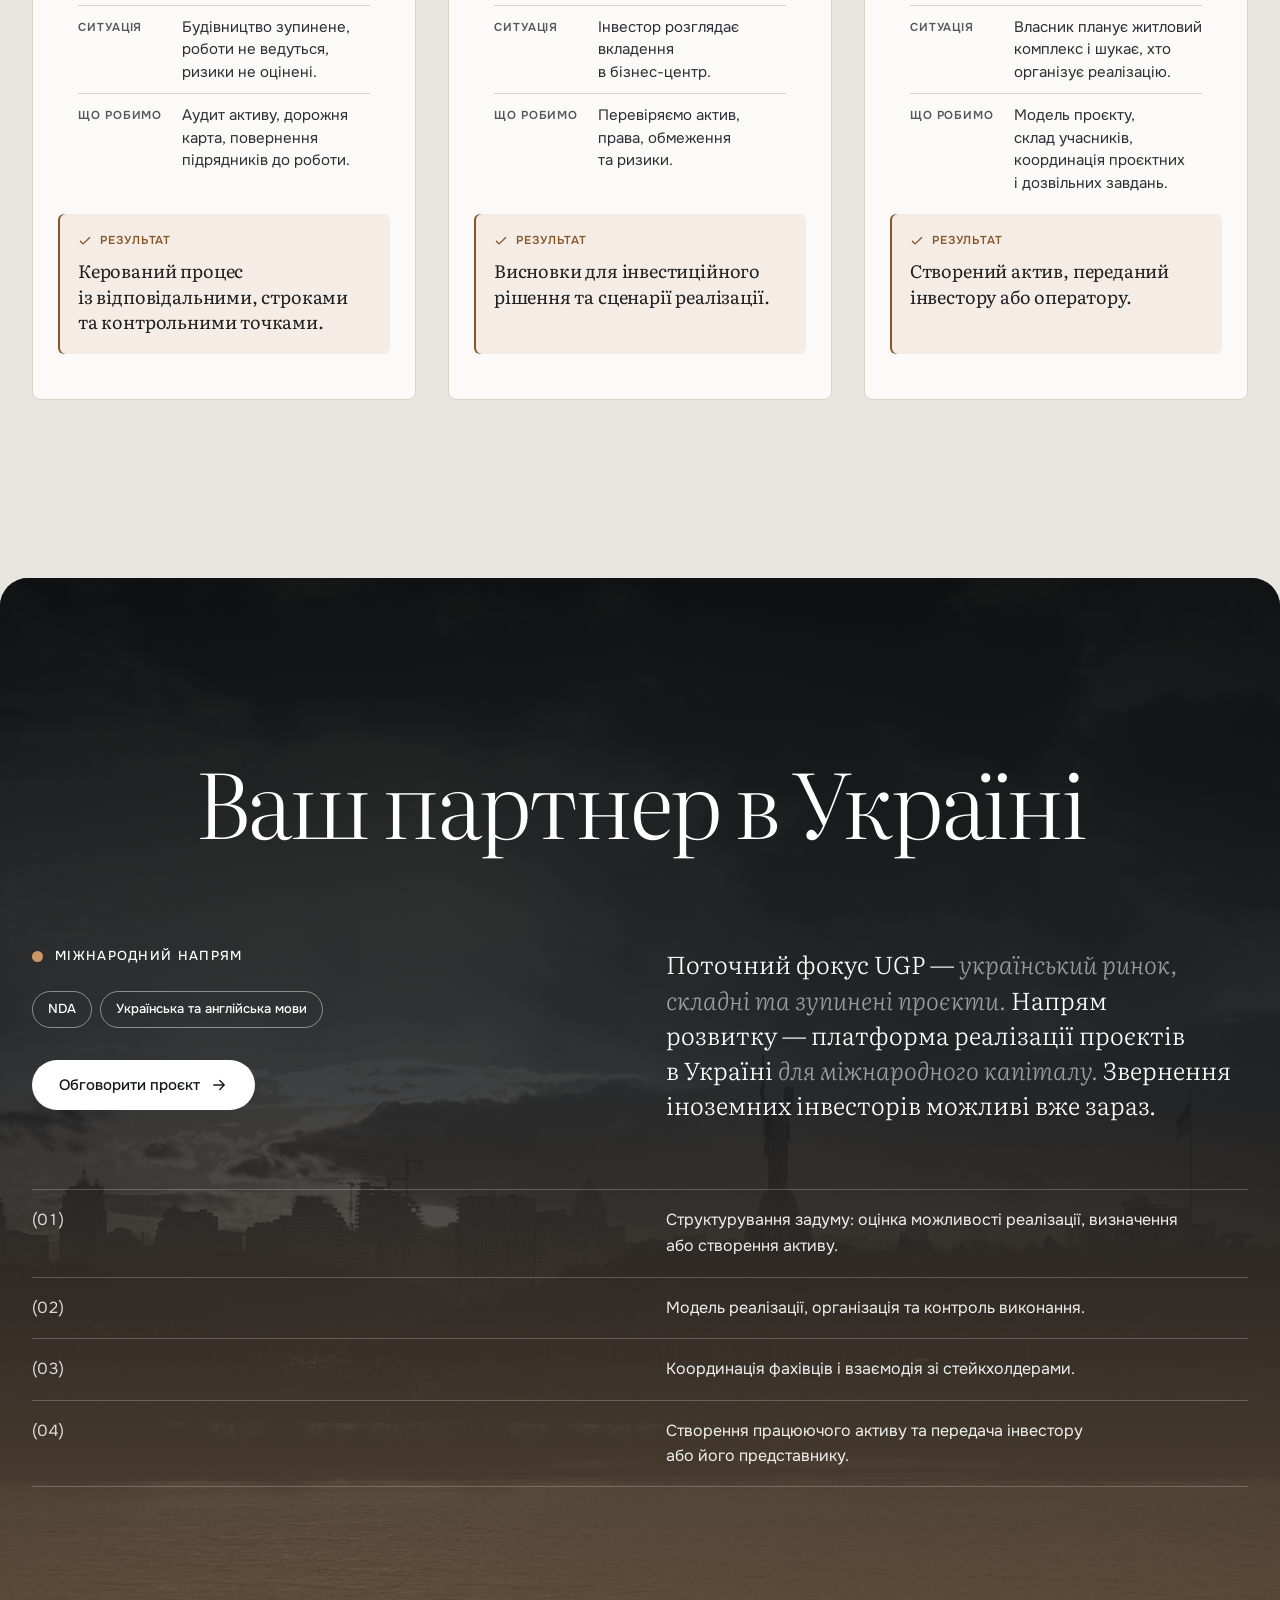
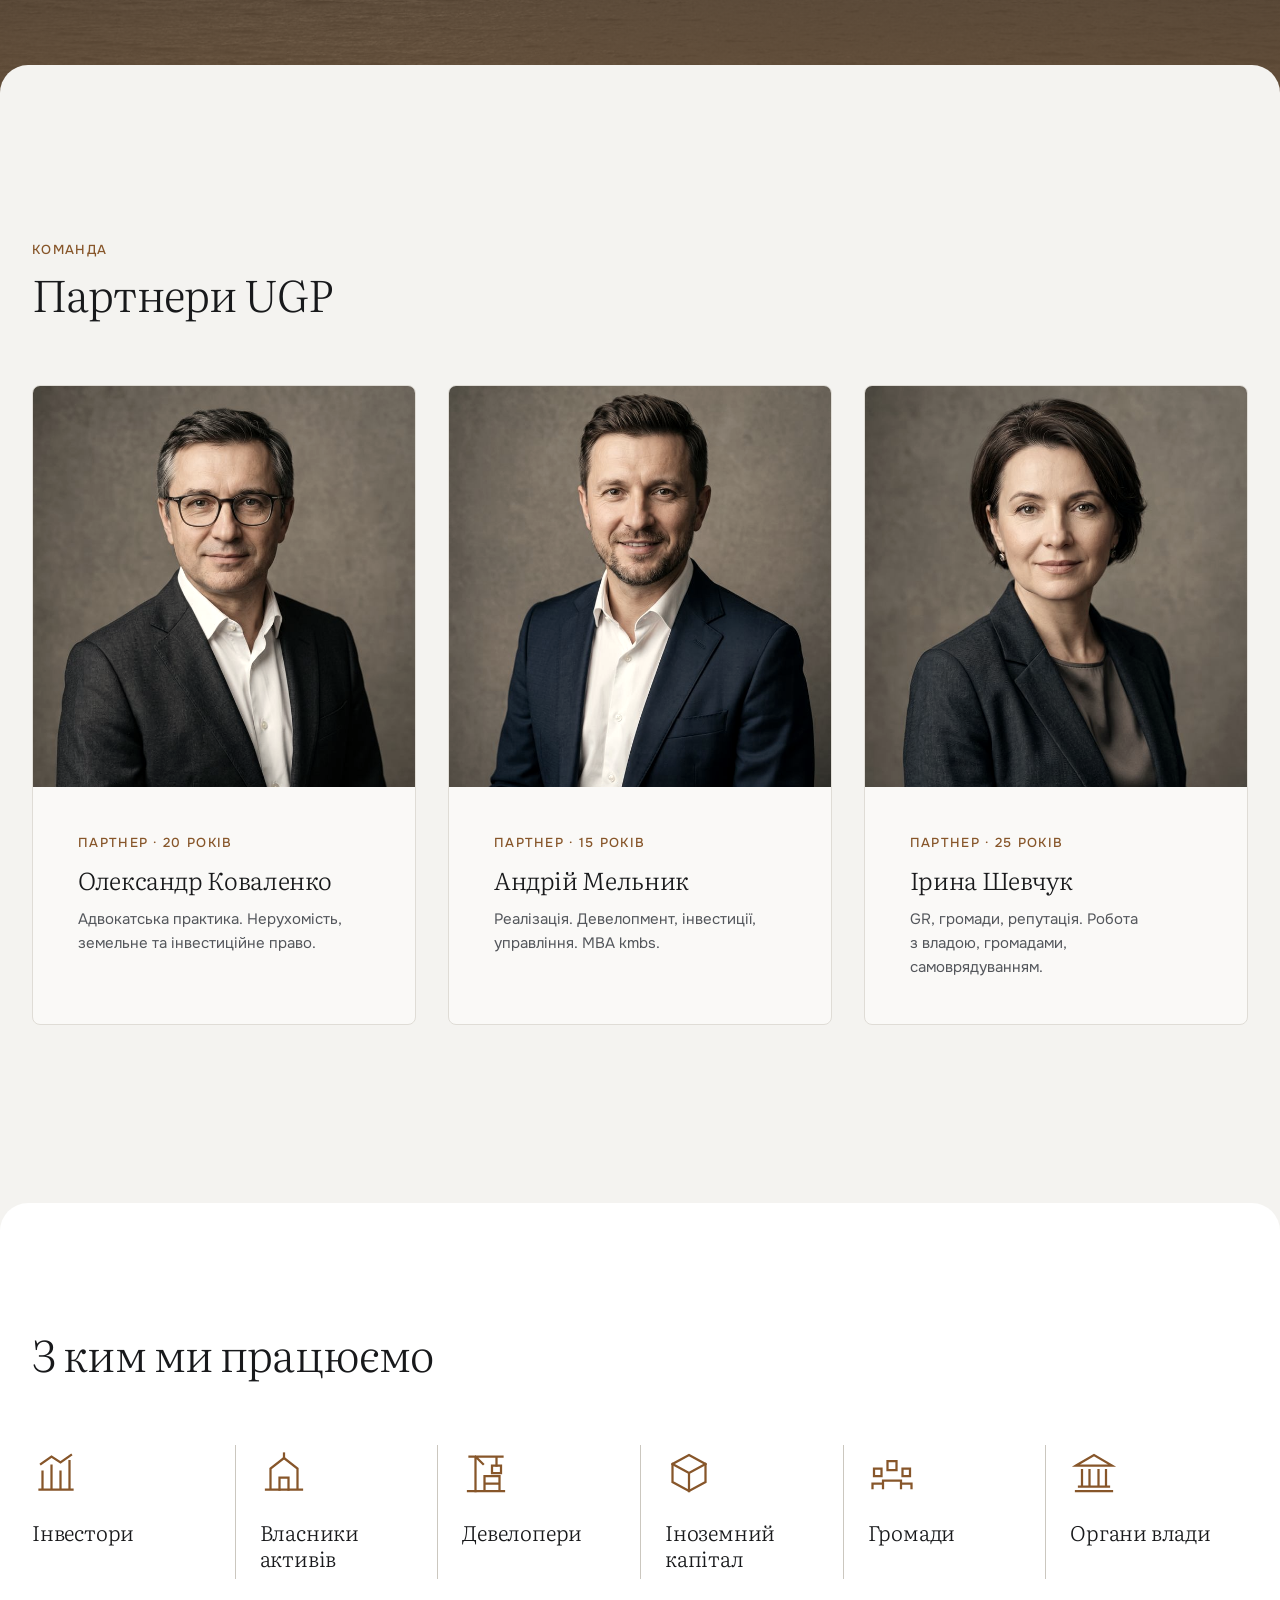
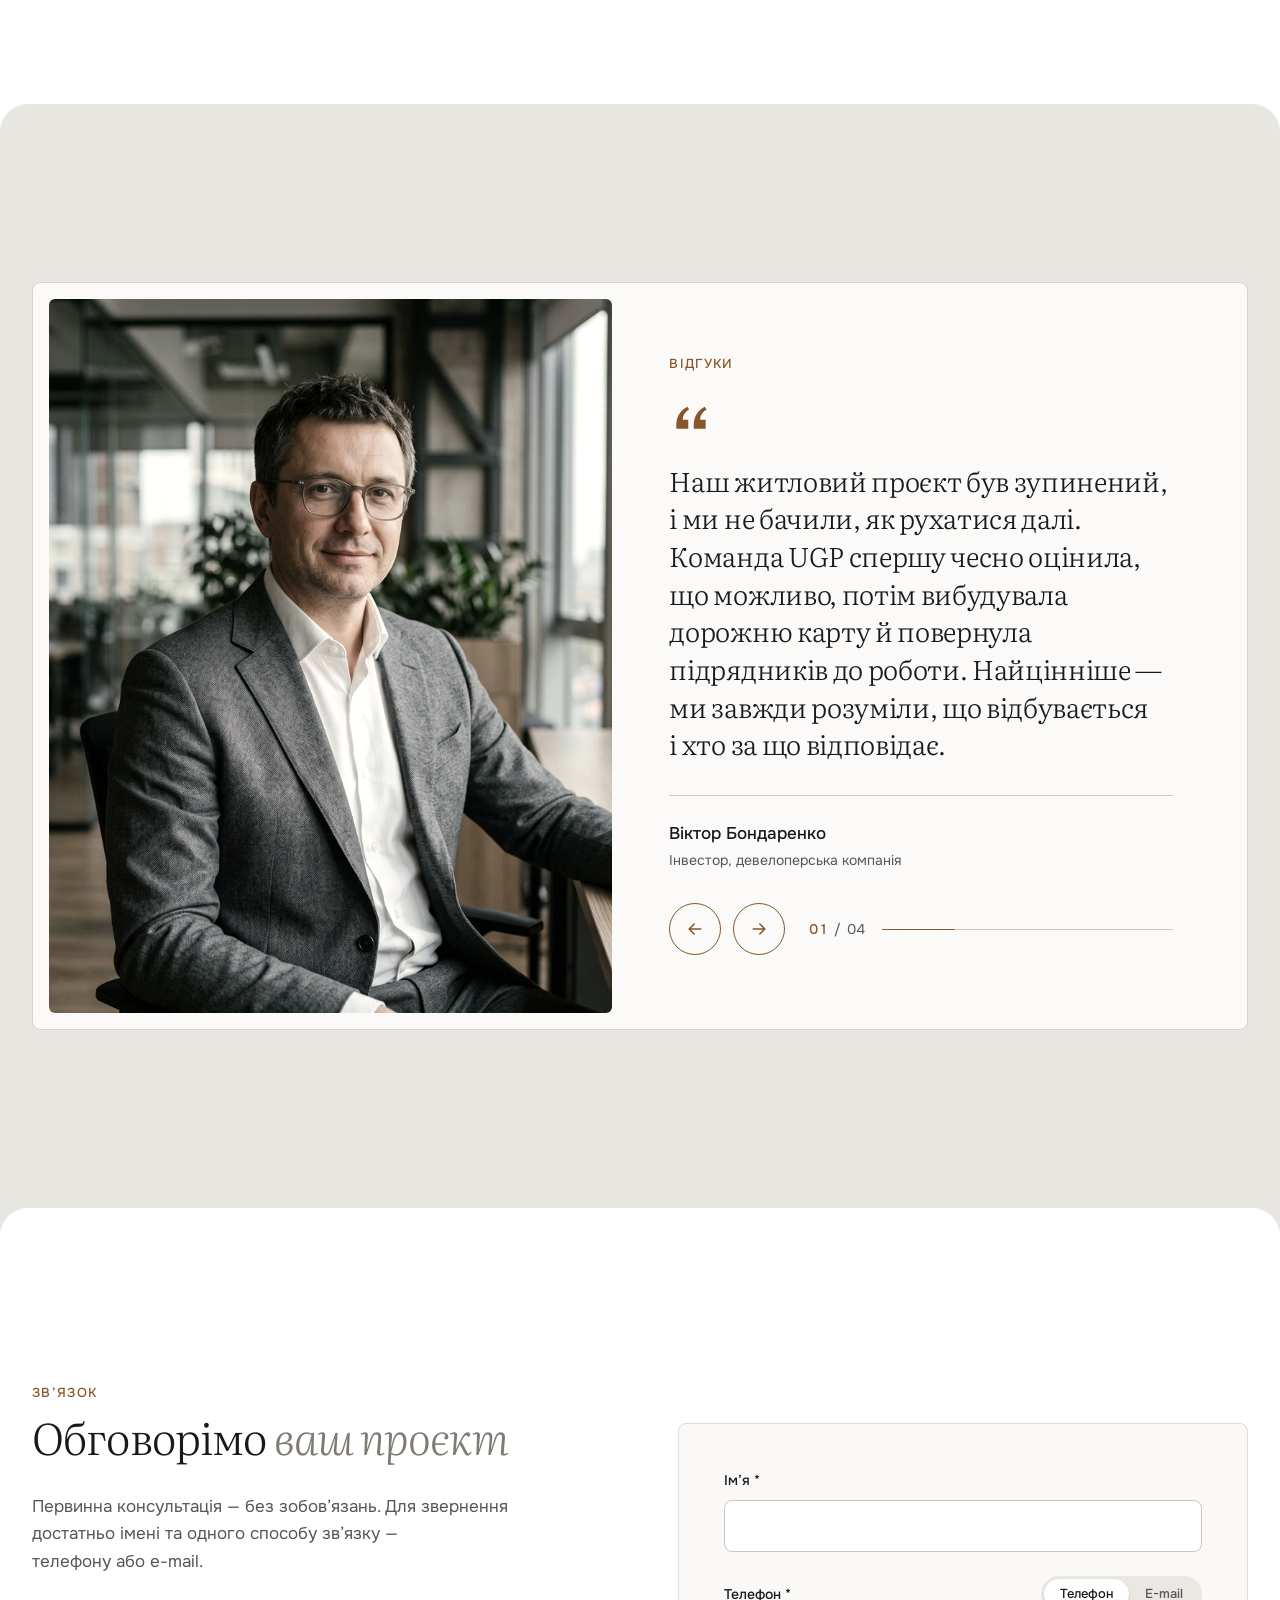
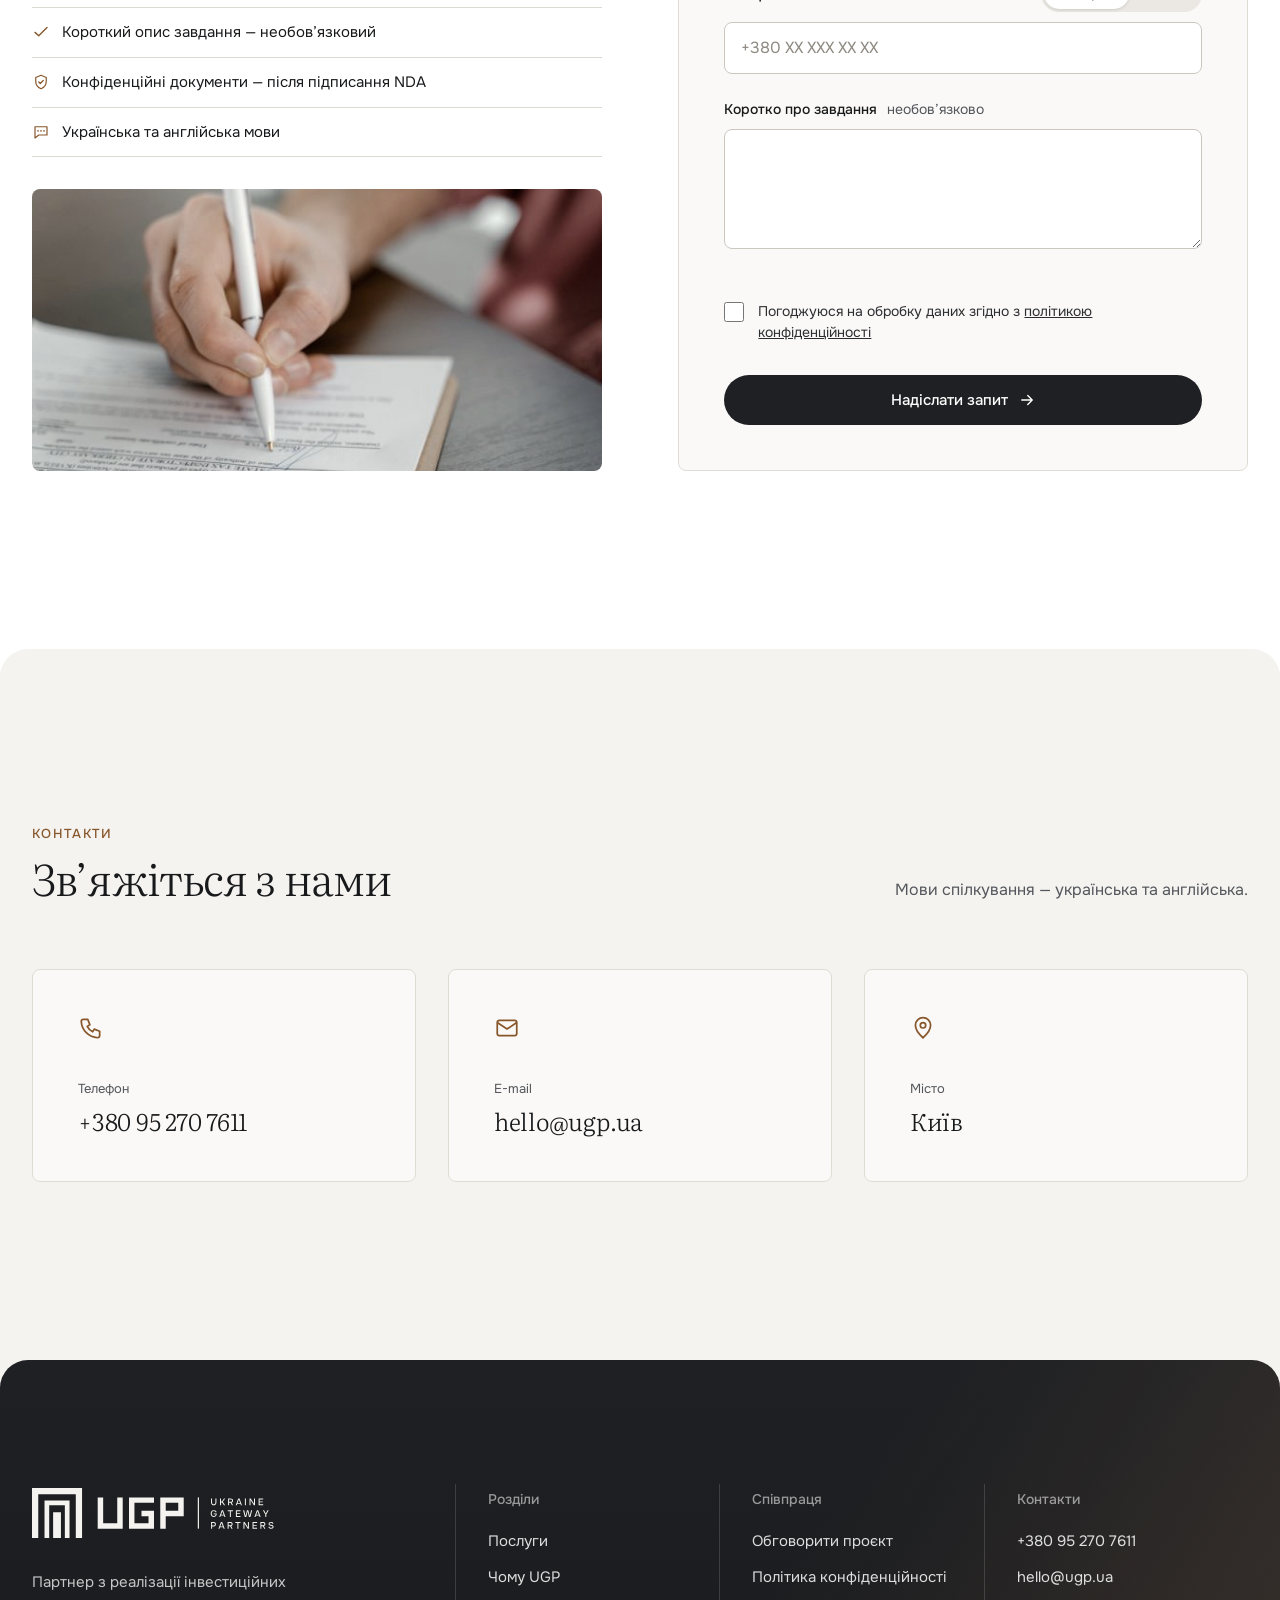
==== commit 8554df70: "Page rhythm: light CTA card, shorter process, real "Who we work with" section, full-width reviews ca" ====
--- a/site/index.html
+++ b/site/index.html
@@ -247,10 +247,10 @@
     <img class="cta__bg" src="assets/img/handshake.jpg" srcset="assets/img/handshake-600.jpg 600w, assets/img/handshake-1200.jpg 1200w, assets/img/handshake.jpg 1800w" sizes="(max-width: 600px) 450px, 100vw" alt="" loading="lazy" width="1800" height="1200">
     <div class="container cta__wrap">
       <div class="cta__panel reveal">
-        <p class="eyebrow eyebrow--light" data-i18n="cta1.eyebrow">Перший крок</p>
+        <p class="eyebrow" data-i18n="cta1.eyebrow">Перший крок</p>
         <h2 id="cta1-title" data-i18n="cta1.title">Обговорімо <span class="tone">ваш проєкт</span></h2>
         <p data-i18n="cta1.text">Почнемо з вашого завдання. Визначимо формат роботи та наступні кроки. Первинна консультація — без зобов’язань.</p>
-        <a class="btn btn--light" href="#contact-form"><span data-i18n="cta.discuss">Обговорити проєкт</span> <svg class="ico" aria-hidden="true"><use href="#i-arrow"/></svg></a>
+        <a class="btn btn--dark" href="#contact-form"><span data-i18n="cta.discuss">Обговорити проєкт</span> <svg class="ico" aria-hidden="true"><use href="#i-arrow"/></svg></a>
       </div>
     </div>
   </section>
@@ -268,7 +268,6 @@
       <div class="why">
         <figure class="why__media photo-zoom reveal"><img src="assets/img/meeting-cafe.jpg" srcset="assets/img/meeting-cafe-600.jpg 600w, assets/img/meeting-cafe-1200.jpg 1200w, assets/img/meeting-cafe.jpg 1800w" sizes="(max-width: 900px) 100vw, 1040px" data-i18n-attr="alt:alt.meetingCafe" alt="Ділова зустріч щодо проєкту" loading="lazy" width="1800" height="1013"></figure>
         <div class="why__body">
-          <p class="why__lead reveal" data-i18n="why.lead">Оцінюємо, чи можлива реалізація. Виявлені перешкоди обговорюємо до основних інвестицій і початку основних робіт.</p>
           <ul class="why__list rules" data-inview>
             <li class="reveal">
               <span class="why__ico"><svg class="ico"><use href="#i-target"/></svg></span>
@@ -276,7 +275,7 @@
             </li>
             <li class="reveal">
               <span class="why__ico"><svg class="ico"><use href="#i-check"/></svg></span>
-              <div><h3 data-i18n="why.i2Title">Контроль на кожному етапі</h3><p data-i18n="why.i2Text">Визначаємо відповідальних, строки та контрольні точки. Наступний етап — після перевірки попереднього.</p></div>
+              <div><h3 data-i18n="why.i2Title">Контроль на кожному етапі</h3><p data-i18n="why.i2Text">Наступний етап — лише після перевірки попереднього.</p></div>
             </li>
             <li class="reveal">
               <span class="why__ico"><svg class="ico"><use href="#i-layers"/></svg></span>
@@ -299,7 +298,7 @@
     </div>
   </section>
 
-  <section class="section section--stone sheet" aria-labelledby="process-title">
+  <section class="section section--stone sheet process-section" aria-labelledby="process-title">
     <div class="container">
       <div class="section-head section-head--center reveal">
         <div>
@@ -473,7 +472,7 @@
   </section>
 
   <!-- 9. З КИМ МИ ПРАЦЮЄМО (аудиторія та стейкхолдери з брифу) -->
-  <section class="trust" aria-labelledby="trust-title">
+  <section class="trust sheet" aria-labelledby="trust-title">
     <div class="container trust__inner" data-inview>
       <h2 id="trust-title" class="trust__label reveal" data-i18n="trust.title">З ким ми працюємо</h2>
       <ul class="trust__logos trust__logos--who">
--- a/site/assets/css/style.css
+++ b/site/assets/css/style.css
@@ -299,15 +299,15 @@
 .svc--photo { padding: 0; overflow: hidden; border: 0; }
 .svc--photo img { width: 100%; height: 100%; object-fit: cover; }
 
-/* ---------- 3. CTA: фото + темна панель, що на нього заходить ---------- */
-.cta { overflow: hidden; isolation: isolate; color: #fff; padding-bottom: calc(var(--strip-pad) + var(--sheet)); }
+/* ---------- 3. CTA: фото + світла картка, що на нього заходить ----------
+   Картка світла, щоб темні блоки не йшли підряд (далі — темна секція «Чому UGP») */
+.cta { overflow: hidden; isolation: isolate; padding-bottom: calc(var(--strip-pad) + var(--sheet)); }
 .cta__bg { position: absolute; inset: 0; width: 100%; height: 100%; object-fit: cover; z-index: -1; }
 .cta__wrap { display: flex; justify-content: flex-end; padding-top: clamp(140px, 16vw, 240px); }
-.cta__panel { width: min(560px, 100%); background: var(--dark); border-radius: var(--radius); padding: clamp(40px, 4.5vw, 64px) var(--card-pad); text-align: center; box-shadow: 0 24px 60px rgba(var(--shadow), .3); }
+.cta__panel { width: min(560px, 100%); background: var(--white); border-radius: var(--radius); padding: clamp(40px, 4.5vw, 64px) var(--card-pad); text-align: center; box-shadow: 0 24px 60px rgba(var(--shadow), .18); }
 .cta__panel .eyebrow { justify-content: center; }
-.cta h2 { color: #fff; margin-bottom: 16px; }
-.cta .tone { color: rgba(255,255,255,.55); }
-.cta p:not(.eyebrow) { color: rgba(255,255,255,.8); margin: 0 auto 32px; max-width: 420px; }
+.cta h2 { margin-bottom: 16px; }
+.cta p:not(.eyebrow) { color: var(--muted); margin: 0 auto 32px; max-width: 420px; }
 
 /* ---------- 4. Чому UGP ---------- */
 /* Лінія під заголовком темної секції — окремий шар (::after), щоб «малюватися» зліва направо */
@@ -316,7 +316,7 @@
 .why { display: grid; grid-template-columns: repeat(2, minmax(0, 1fr)); gap: clamp(32px, 4vw, 56px); }
 .why__media { border-radius: var(--radius); overflow: hidden; min-height: 480px; }
 .why__media img { width: 100%; height: 100%; object-fit: cover; }
-.why__lead { font: 300 clamp(22px, 2vw, 28px)/1.4 var(--serif); color: rgba(255,255,255,.92); margin-bottom: var(--text-gap); }
+.why__body { align-self: center; }
 .why__list li { display: flex; gap: 24px; align-items: flex-start; padding: 26px 0; border-top: 1px solid var(--dark-line); }
 .why__ico { flex: none; display: grid; place-items: center; width: 72px; height: 72px; border-radius: var(--radius); background: var(--card); color: var(--accent); }
 .why__ico .ico { width: 26px; height: 26px; }
@@ -331,6 +331,9 @@
 
 /* Етапи: нумеровані кола, з'єднані лінією */
 /* Колонки рівні й центровані під колами; вузький проміжок — щоб опис уміщався у 2–3 рядки */
+/* Етапи закінчуються короткою приміткою — менший нижній відступ, щоб не було порожньої смуги */
+.process-section { padding-bottom: calc(var(--section-sm) + var(--sheet)); }
+.process-section .fineprint--center { margin-top: var(--text-gap); }
 .process { position: relative; display: grid; grid-template-columns: repeat(5, minmax(0, 1fr)); gap: var(--gap) clamp(16px, 1.6vw, 24px); text-align: center; }
 .process::before { content: ""; position: absolute; top: 28px; left: 10%; right: 10%; height: 1px; background: var(--line-2); transform-origin: left; }
 .step { position: relative; }
@@ -447,7 +450,6 @@
 .intl__rows b { color: rgba(255,255,255,.92); }
 
 /* ---------- 8. Команда ---------- */
-#team { padding-bottom: 0; }
 .team { display: grid; grid-template-columns: repeat(3, minmax(0, 1fr)); gap: var(--gap); }
 .member { background: var(--card); border: 1px solid var(--card-line); border-radius: var(--radius); overflow: hidden; display: flex; flex-direction: column; }
 .member__photo { aspect-ratio: 4 / 4.2; overflow: hidden; }
@@ -457,26 +459,26 @@
 .member__name { font: 300 clamp(22px, 1.9vw, 26px)/1.22 var(--serif); letter-spacing: -.015em; margin-bottom: 12px; }
 .member__text { color: var(--muted); font-size: 15px; }
 
-/* ---------- 9. Нам довіряють (продовжує тло команди) ---------- */
-.trust { background: var(--paper); padding: var(--head-gap) 0 calc(var(--section) + var(--sheet)); }
-.trust__inner { position: relative; display: flex; align-items: center; gap: 40px; padding-top: var(--head-gap); }
-.trust__inner::before { content: ""; position: absolute; top: 0; left: var(--gutter); right: var(--gutter); height: 1px; background: var(--line-2); transform-origin: left; }
-.trust__label { flex: none; font: 300 26px/1.2 var(--serif); letter-spacing: -.01em; padding-right: 40px; border-right: 1px solid var(--line-2); }
+/* ---------- 9. З ким ми працюємо — окрема біла секція ---------- */
+.trust { background: var(--white); padding: var(--section-sm) 0 calc(var(--section-sm) + var(--sheet)); }
+.trust__inner { display: flex; flex-direction: column; align-items: stretch; gap: var(--head-gap); }
+.trust__label { font-size: var(--fs-h2); line-height: 1.15; }
 .trust__logos { flex: 1; display: grid; grid-template-columns: repeat(6, minmax(0, 1fr)); gap: var(--gap); }
 .trust__logos .ph-logo { width: 100%; }
-.trust__label { max-width: 220px; }
 .trust__logos--who { gap: 0; }
-.who { display: flex; flex-direction: column; align-items: flex-start; gap: 14px; padding: 6px 16px; border-left: 1px solid var(--line-2); }
-.who__ico { width: 32px; height: 32px; color: var(--accent); transition: transform .4s var(--ease); }
+.who { display: flex; flex-direction: column; align-items: flex-start; gap: 22px; padding: 4px 24px 8px; border-left: 1px solid var(--line-2); }
+.who__ico { width: 48px; height: 48px; color: var(--accent); transition: transform .4s var(--ease); }
 .who:first-child { border-left: 0; padding-left: 0; }
 .who:hover .who__ico { transform: translateY(-3px); }
-.who span { font-size: 14.5px; font-weight: 500; line-height: 1.3; color: var(--ink); }
+.who span { font: 300 21px/1.25 var(--serif); letter-spacing: -.01em; color: var(--ink); }
 
 /* ---------- 10. Відгуки ---------- */
-/* Відгук: велике фото + цитата в дві колонки */
-.reviews__inner { display: grid; grid-template-columns: minmax(0, 5fr) minmax(0, 7fr); gap: clamp(40px, 6vw, 96px); align-items: stretch; }
-.reviews__body { display: flex; flex-direction: column; justify-content: center; padding: 8px 0; }
-.reviews__media { position: relative; border-radius: var(--radius); overflow: hidden; min-height: 440px; margin: 0; touch-action: pan-y; }
+/* Відгук: одна картка на всю ширину контенту — фото й текст приблизно навпіл */
+.reviews__inner { display: grid; grid-template-columns: minmax(0, 1fr) minmax(0, 1.1fr); align-items: stretch; }
+/* Картка займає ширину контенту (як інші блоки): поле всередині — --inset, фото до краю картки */
+.reviews__inner { background: var(--card); border: 1px solid var(--card-line); border-radius: var(--radius); padding: var(--inset); width: calc(100% - var(--gutter) * 2); max-width: var(--wrap); }
+.reviews__body { display: flex; flex-direction: column; justify-content: center; padding: clamp(32px, 4.5vw, 72px); }
+.reviews__media { position: relative; border-radius: calc(var(--radius) - 2px); overflow: hidden; min-height: 560px; margin: 0; touch-action: pan-y; }
 .reviews__media img { position: absolute; inset: 0; width: 100%; height: 100%; object-fit: cover; object-position: 50% 25%; opacity: 0; transition: opacity .6s var(--ease), transform .8s var(--ease); }
 .reviews__media img.is-active { opacity: 1; }
 /* Слайди лежать в одній клітинці сітки: висота блоку = найдовший відгук, тож сторінка не «стрибає».
@@ -485,7 +487,7 @@
 .reviews__figure { grid-area: 1 / 1; margin: 0; opacity: 0; visibility: hidden; transform: translateY(8px); transition: opacity .3s var(--ease), transform .3s var(--ease), visibility 0s .3s; }
 .reviews__figure.is-active { opacity: 1; visibility: visible; transform: none; transition: opacity .45s var(--ease) .15s, transform .45s var(--ease) .15s, visibility 0s; }
 /* Керування: бронзові кола-стрілки, лічильник «01 / 04» і тонка лінія позиції */
-.reviews__nav { display: flex; align-items: center; gap: 12px; margin-top: var(--text-gap); max-width: 640px; }
+.reviews__nav { display: flex; align-items: center; gap: 12px; margin-top: var(--text-gap); }
 .reviews__nav[hidden] { display: none; }
 .reviews__arrow { flex: none; display: grid; place-items: center; width: 52px; height: 52px; padding: 0; border: 1px solid var(--accent); border-radius: 50%; background: transparent; color: var(--accent); cursor: pointer; transition: background .3s var(--ease), color .3s var(--ease), transform .3s var(--ease); }
 .reviews__arrow .ico { width: 20px; height: 20px; }
@@ -497,8 +499,8 @@
 .reviews__progress i { position: absolute; inset: 0; background: var(--accent); transform-origin: left; transform: scaleX(var(--p, .25)); transition: transform .6s var(--ease); }
 .reviews__mark { width: 44px; height: 44px; color: var(--accent); margin-bottom: var(--label-gap); }
 .reviews__quote { margin: 0; }
-.reviews__quote p { font: 300 clamp(22px, 2.1vw, 30px)/1.4 var(--serif); letter-spacing: -.012em; max-width: 640px; }
-.reviews__author { display: flex; flex-direction: column; gap: 2px; margin-top: var(--text-gap); padding-top: 24px; border-top: 1px solid var(--line-2); max-width: 640px; }
+.reviews__quote p { font: 300 clamp(22px, 2.1vw, 30px)/1.4 var(--serif); letter-spacing: -.012em; }
+.reviews__author { display: flex; flex-direction: column; gap: 2px; margin-top: var(--text-gap); padding-top: 24px; border-top: 1px solid var(--line-2); }
 .reviews__name { font-weight: 500; font-size: 17px; }
 .reviews__pos { font-size: 14px; color: var(--muted); }
 .photo-grade { filter: sepia(.14) saturate(.78) contrast(1.03); }
@@ -685,10 +687,10 @@
 .js .rules > li::before, .js .rules > li:last-child::after { transform: scaleX(0); transition: transform .9s var(--ease) calc(var(--i, 0) * 80ms); }
 .js .rules > li:last-child::after { transition-delay: calc((var(--i, 0) + 1) * 80ms); }
 .js .rules.is-in > li::before, .js .rules.is-in > li:last-child::after { transform: none; }
-.js .section--dark .section-head::after, .js .process::before, .js .exp__grid::before, .js .trust__inner::before, .js .footer__bottom::before {
+.js .section--dark .section-head::after, .js .process::before, .js .exp__grid::before, .js .footer__bottom::before {
   transform: scaleX(0); transition: transform .9s var(--ease) .25s;
 }
-.js .section--dark .section-head.is-in::after, .js .process.is-in::before, .js .exp__grid.is-in::before, .js .trust__inner.is-in::before, .js .footer.is-in .footer__bottom::before { transform: none; }
+.js .section--dark .section-head.is-in::after, .js .process.is-in::before, .js .exp__grid.is-in::before, .js .footer.is-in .footer__bottom::before { transform: none; }
 .js .process > .step::after { transform-origin: top; transform: scaleY(0); transition: transform .9s var(--ease) .3s; }
 .js .process.is-in > .step::after { transform: none; }
 
@@ -792,7 +794,7 @@
   .js .reveal, .js .hi, .js .hero__title { opacity: 1; transform: none; transition: none; }
   .js .split .wi, .js .reveal .photo-zoom img, .js .photo-zoom.reveal img, .js .hero__photo.hi img, .js .cta__bg, .js .intl__bg { transform: none; }
   .js .rules > li::before, .js .rules > li:last-child::after, .js .section--dark .section-head::after, .js .process::before,
-  .js .exp__grid::before, .js .trust__inner::before, .js .footer__bottom::before, .js .process > .step::after { transform: none; }
+  .js .exp__grid::before, .js .footer__bottom::before, .js .process > .step::after { transform: none; }
   .js .footer::before, .js .footer::after, .js .footer__wordmark { opacity: 1; transform: none; }
   .reviews__figure { transform: none; }
   .js .strip .tasks__label, .js .strip .tasks__list li { opacity: 1; transform: none; }
@@ -833,7 +835,7 @@
   .process::before { display: none; }
 
   .trust__logos { grid-template-columns: repeat(3, minmax(0, 1fr)); }
-  .trust__logos--who { row-gap: 28px; }
+  .trust__logos--who { row-gap: 40px; }
   .who:nth-child(3n+1) { border-left: 0; padding-left: 0; }
   .footer__top { grid-template-columns: repeat(3, 1fr); row-gap: 40px; }
   .footer__brand { grid-column: 1 / -1; }
@@ -892,11 +894,10 @@
   .member { display: grid; grid-template-columns: minmax(200px, 38%) minmax(0, 1fr); }
   .member__photo { aspect-ratio: auto; min-height: 260px; }
   .member__body { align-self: center; }
-  .reviews__inner { grid-template-columns: minmax(0, 1fr); gap: var(--head-gap); }
+  .reviews__inner { grid-template-columns: minmax(0, 1fr); }
   .reviews__media { aspect-ratio: 4 / 3.6; min-height: 0; }
+  .reviews__body { padding: 32px calc(var(--card-pad) - var(--inset)) calc(var(--card-pad) - var(--inset)); }
   .intl__rows li { grid-template-columns: 56px minmax(0, 1fr); gap: 16px; }
-  .trust__inner { flex-direction: column; align-items: flex-start; gap: var(--text-gap); }
-  .trust__label { border: 0; padding: 0; }
   .footer { --f-light: .75; }
   .trust__logos { width: 100%; }
 }
@@ -946,7 +947,7 @@
   .svc { min-height: 0; }
   .feature__body { padding: 32px calc(var(--card-pad) - var(--inset)) calc(var(--card-pad) - var(--inset)); }
   .feature .btn, .cta .btn, .intl .btn { width: 100%; }
-  .cta { background: var(--white); }
+  .cta { background: var(--stone); }
   .cta__bg { height: 300px; bottom: auto; object-position: 45% 60%; }
   .cta__wrap { padding-top: 220px; }
   .cta__panel { padding-left: var(--card-pad); padding-right: var(--card-pad); }
@@ -960,12 +961,12 @@
   .member { grid-template-columns: minmax(0, 1fr); }
   .member__photo { aspect-ratio: 4 / 4.2; min-height: 0; }
   .trust__logos { grid-template-columns: repeat(2, minmax(0, 1fr)); }
-  .trust__logos--who { row-gap: 24px; }
-  .who { flex-direction: row; align-items: center; gap: 12px; padding: 4px 10px; }
+  .trust__logos--who { row-gap: 32px; }
+  .who { gap: 14px; padding: 4px 16px; }
   .who:nth-child(odd) { border-left: 0; padding-left: 0; }
-  .who:nth-child(even) { border-left: 1px solid var(--line-2); padding-left: 10px; }
-  .who__ico { width: 26px; height: 26px; flex: none; }
-  .who span { font-size: 15px; }
+  .who:nth-child(even) { border-left: 1px solid var(--line-2); padding-left: 16px; }
+  .who__ico { width: 40px; height: 40px; }
+  .who span { font-size: 19px; }
   .contacts { grid-template-columns: minmax(0, 1fr); }
   .contact-card { min-height: 0; flex-direction: row; flex-wrap: wrap; align-items: center; gap: 4px 16px; }
   .contact-card > .ico { margin: 0; }
@@ -999,4 +1000,14 @@
   .exp__unit { margin-top: -.42em; }            /* Onest, line-height 1.6 */
   @media (min-width: 901px) { .section-head__text { margin-top: -.42em; margin-bottom: -.475em; } } /* Onest, line-height 1.6 */
   .exp__num { margin-top: -.08em; }              /* Literata, line-height .82, з поправкою на висоту цифр */
-}+}
+/* ---------- Спрощений hero (лише hero-preview.html — варіант для порівняння) ----------
+   Заголовок, короткий текст і одна кнопка (низ — на рівні останнього рядка заголовка) + одне широке фото */
+.hero--simple .hero__aside { justify-content: flex-end; gap: 32px; }
+.hero--simple .hero__gallery { grid-template-columns: minmax(0, 1fr); }
+.hero--simple .hero__photo { display: block; aspect-ratio: 21 / 9; }
+.hero--simple .hero__photo img { object-position: 50% 40%; }
+@media (max-width: 900px) { .hero--simple .hero__photo { aspect-ratio: 16 / 9; } }
+@media (max-width: 600px) { .hero--simple .hero__photo { aspect-ratio: 4 / 3; } }
+.preview-bar { margin: 0; padding: 10px var(--gutter); background: var(--pill); color: var(--ink); font-size: 14px; text-align: center; }
+.preview-bar a { color: var(--accent); font-weight: 500; }
